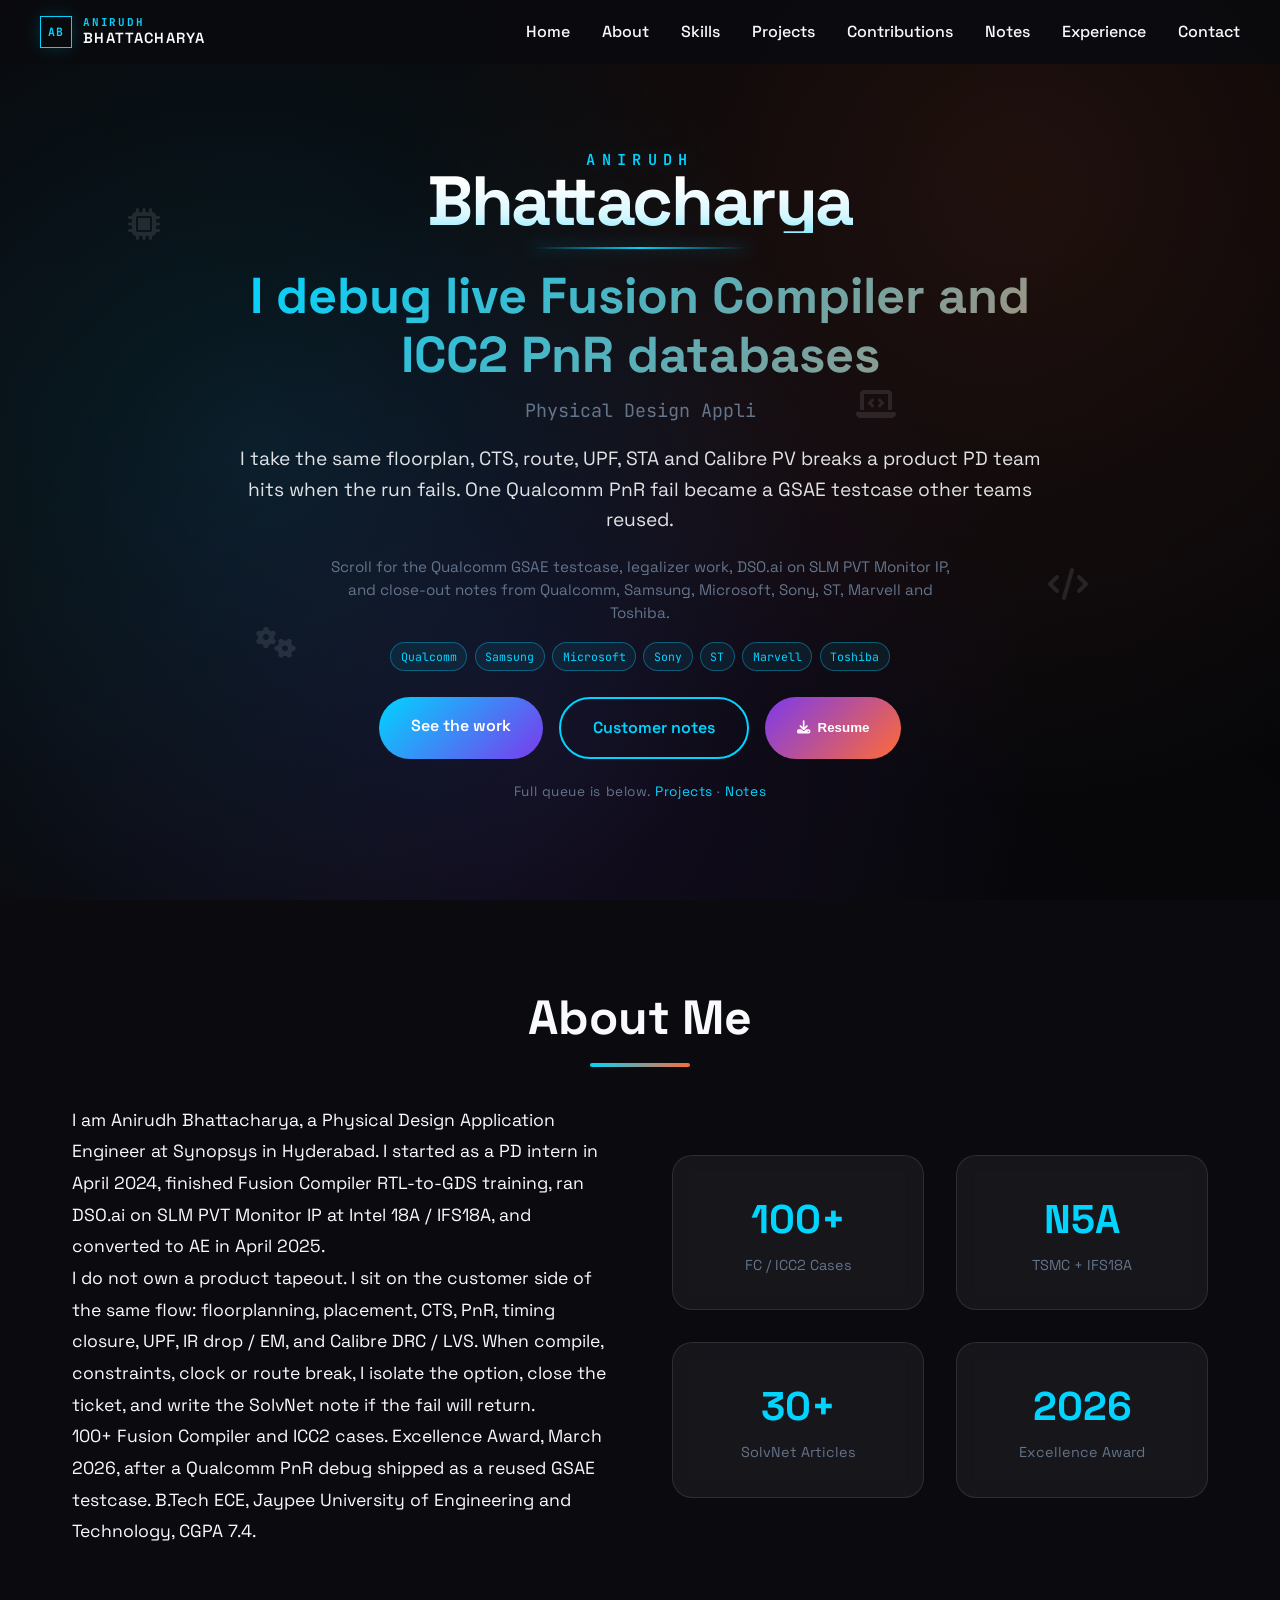
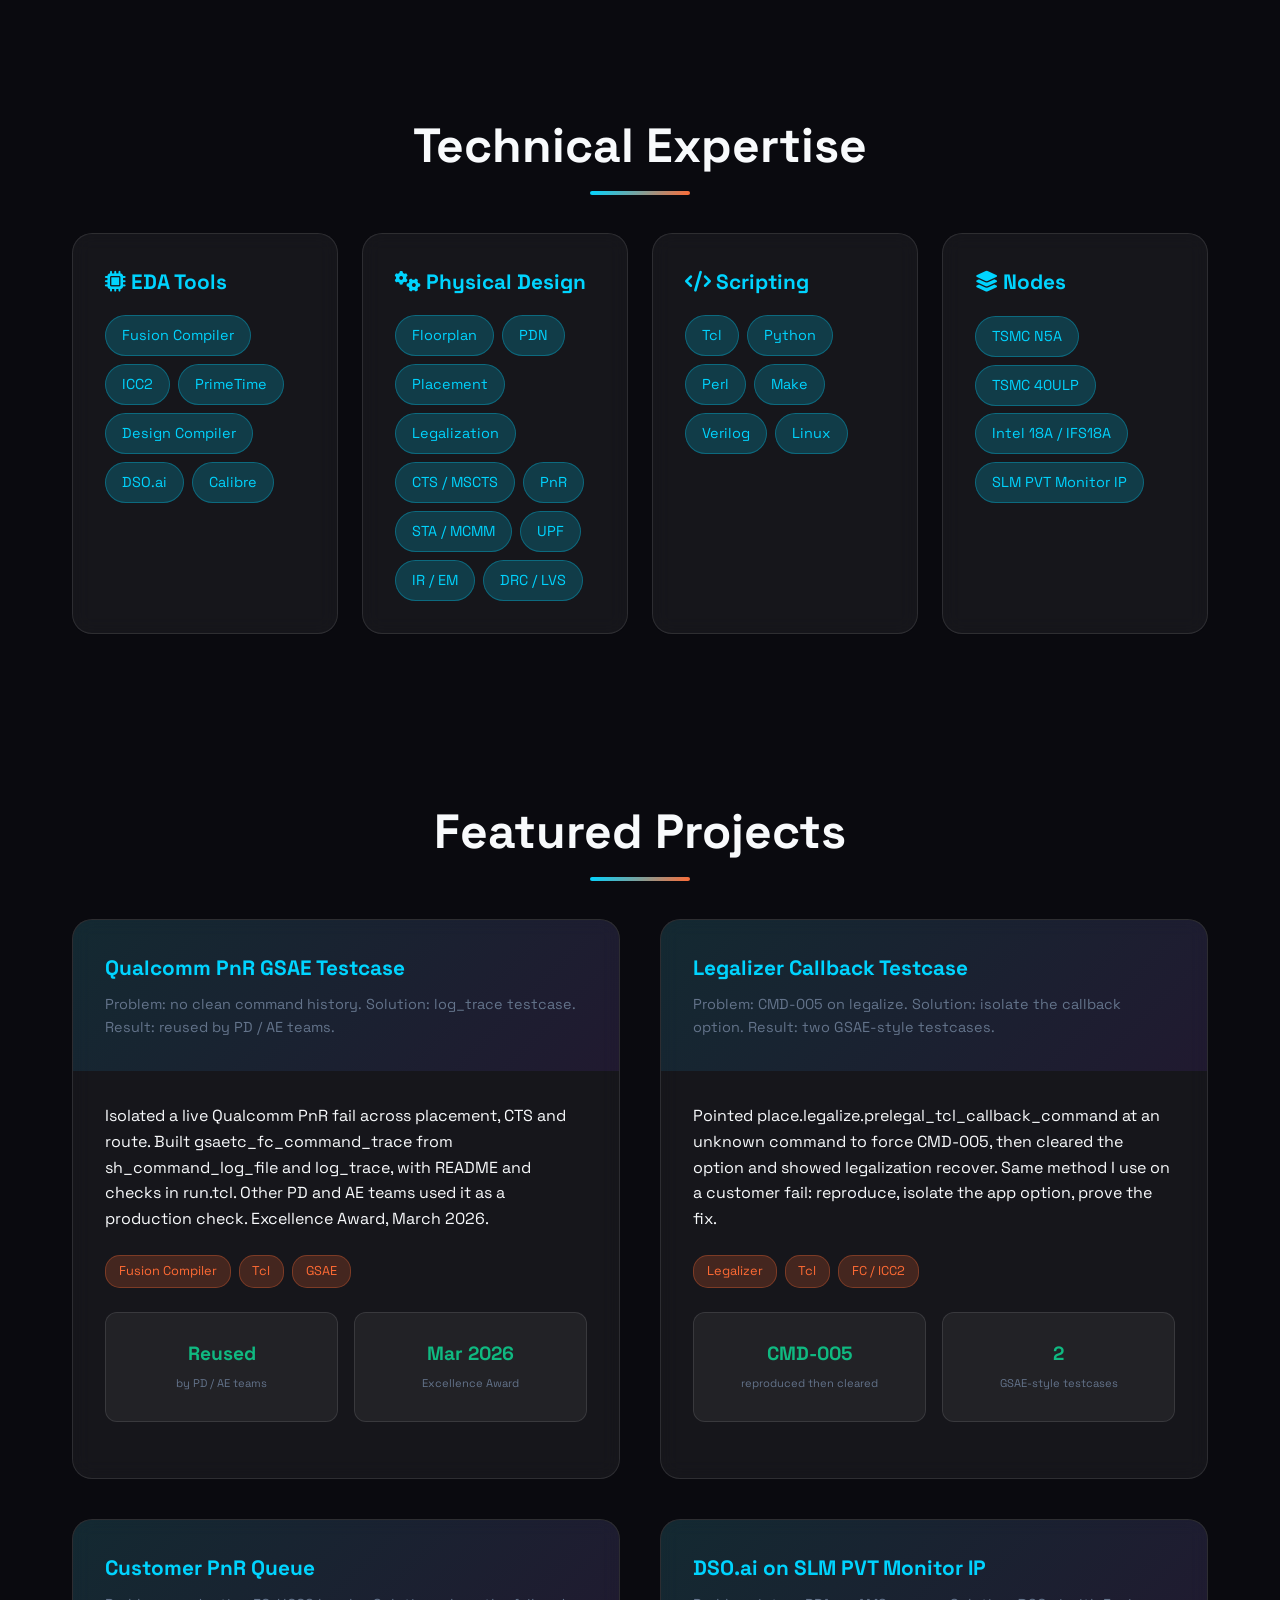
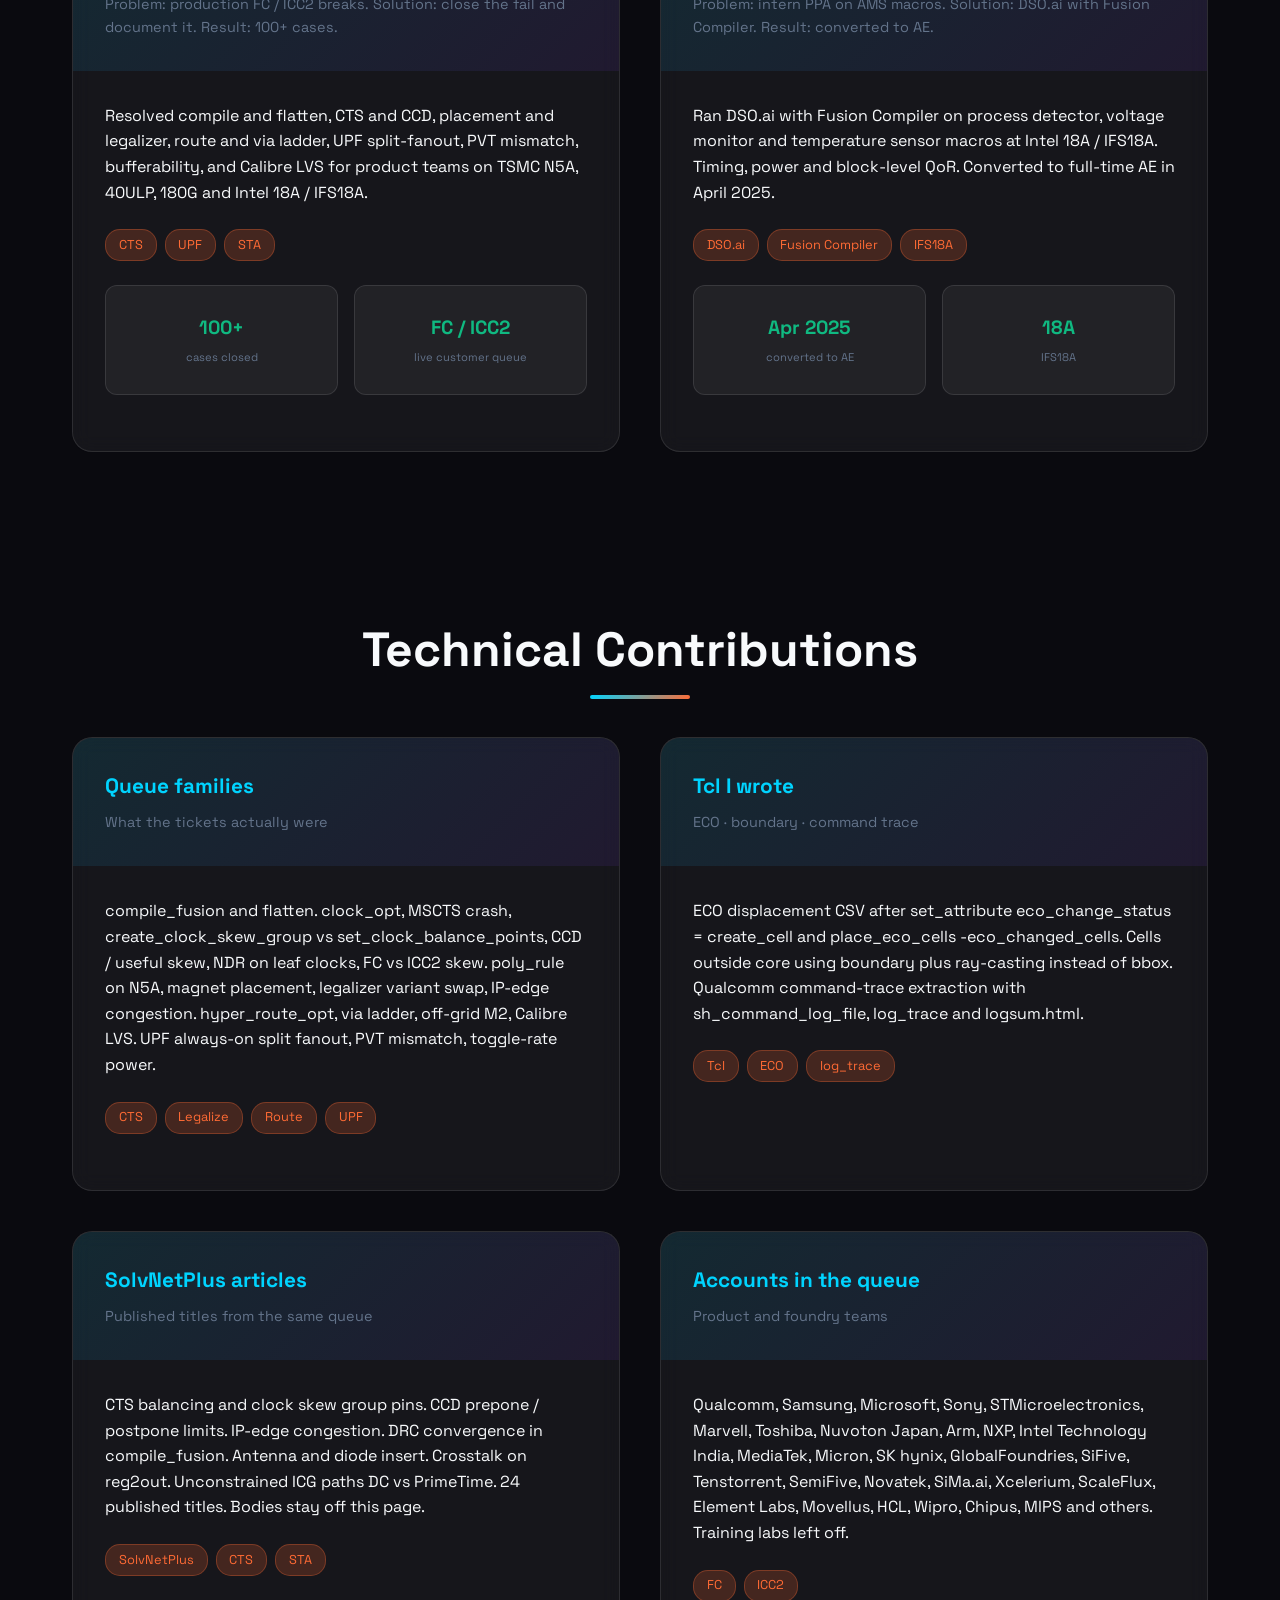
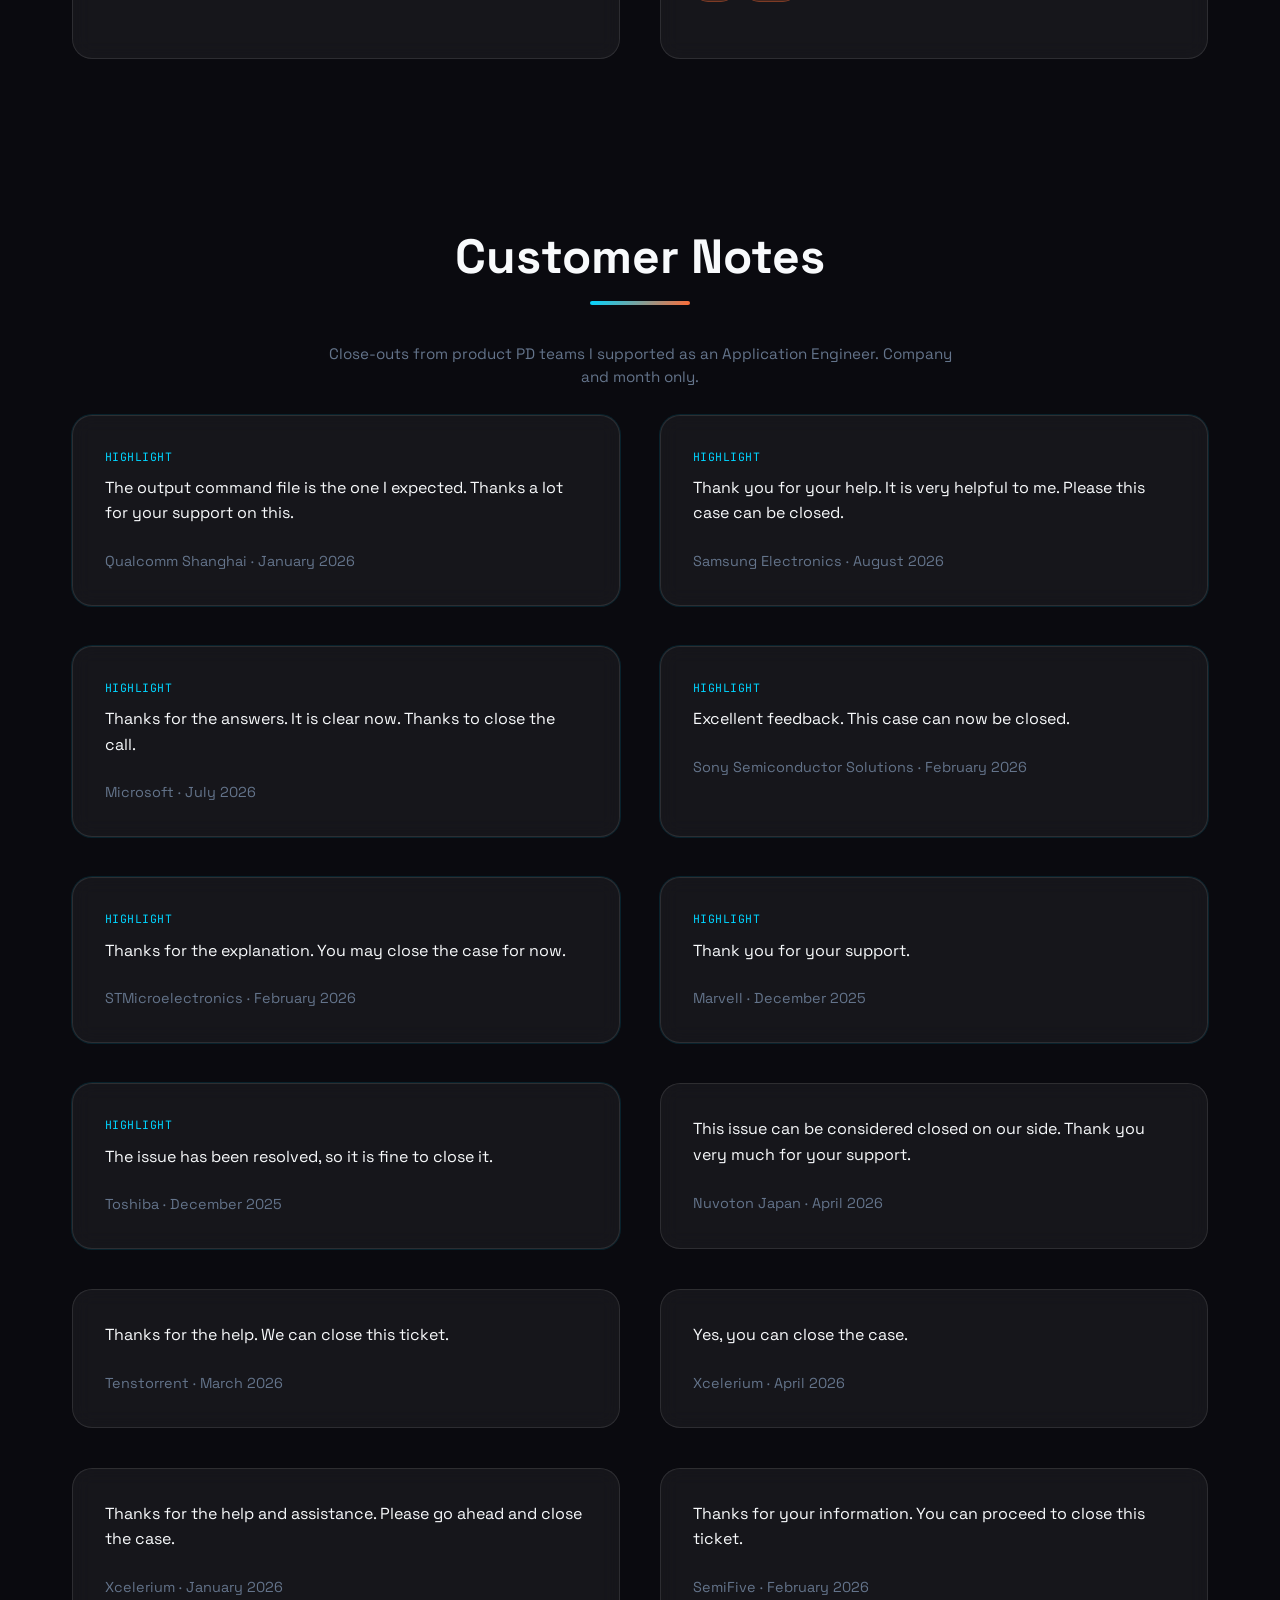
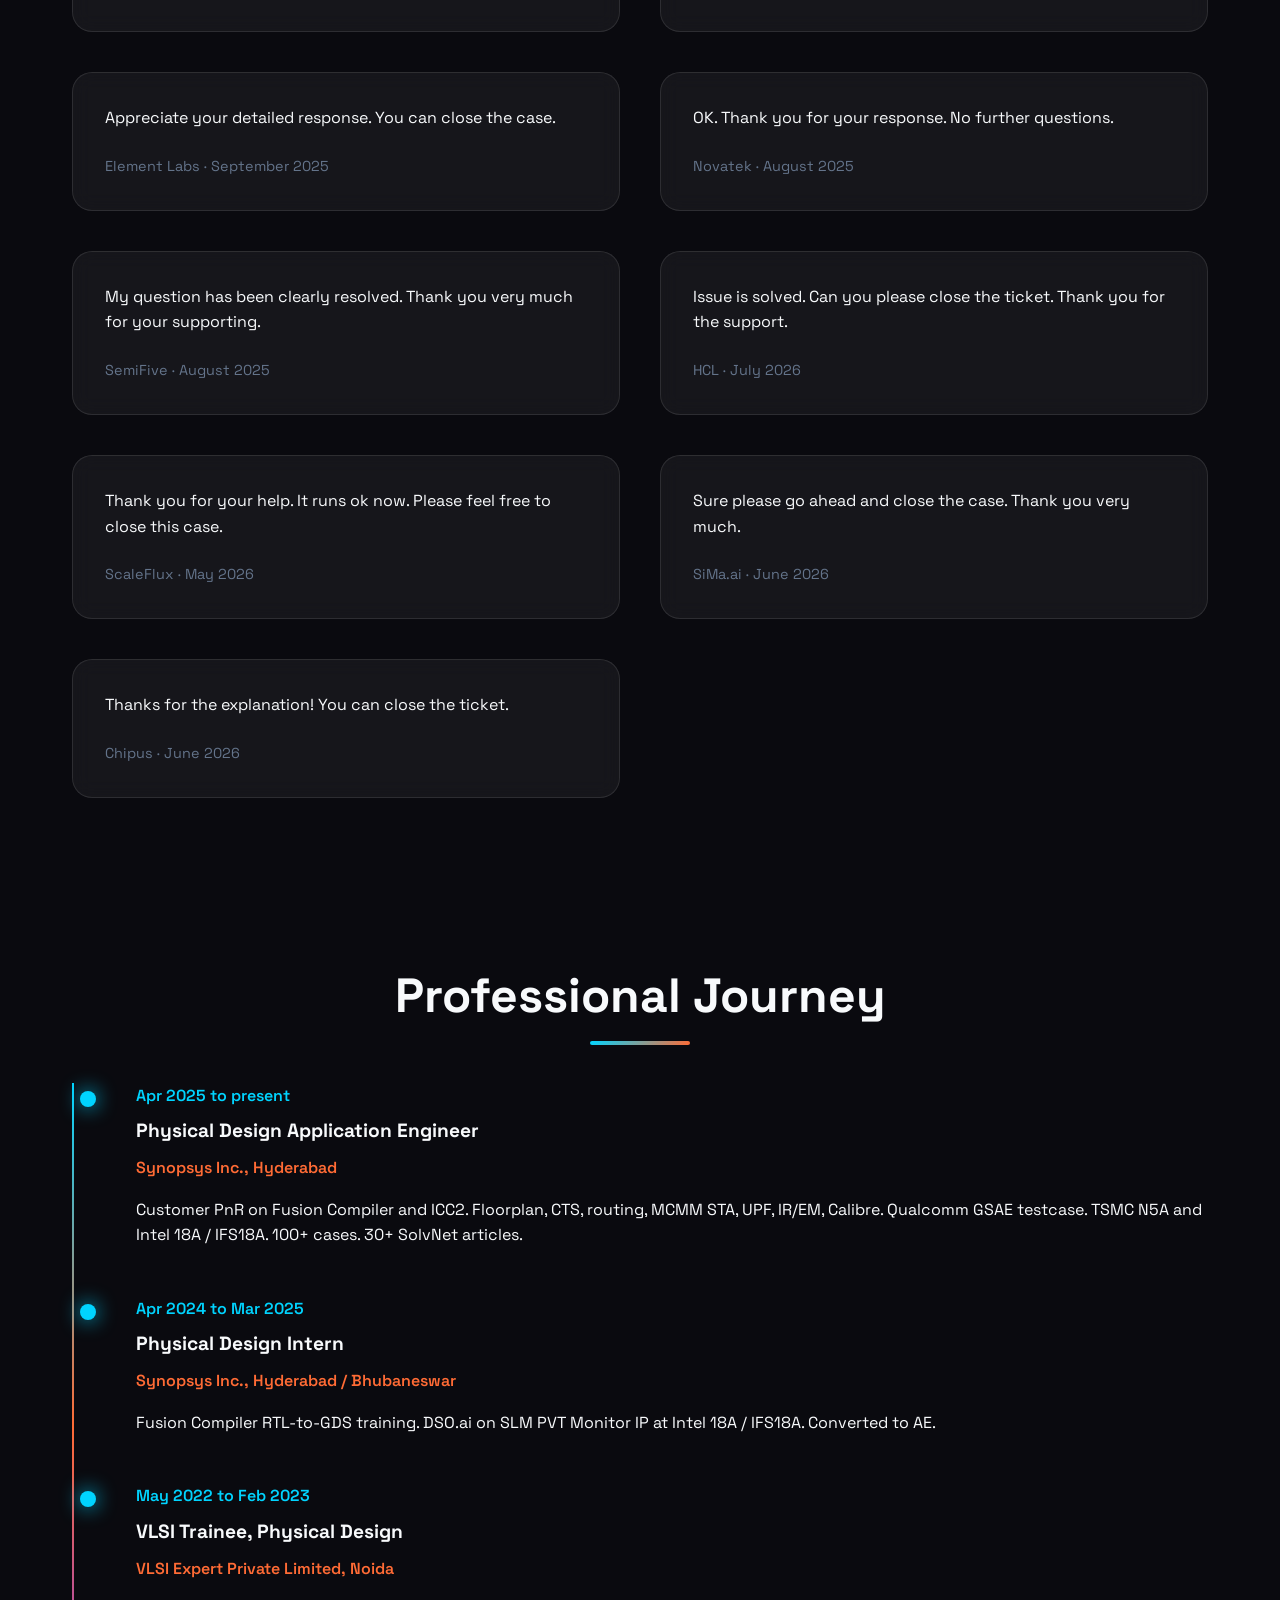
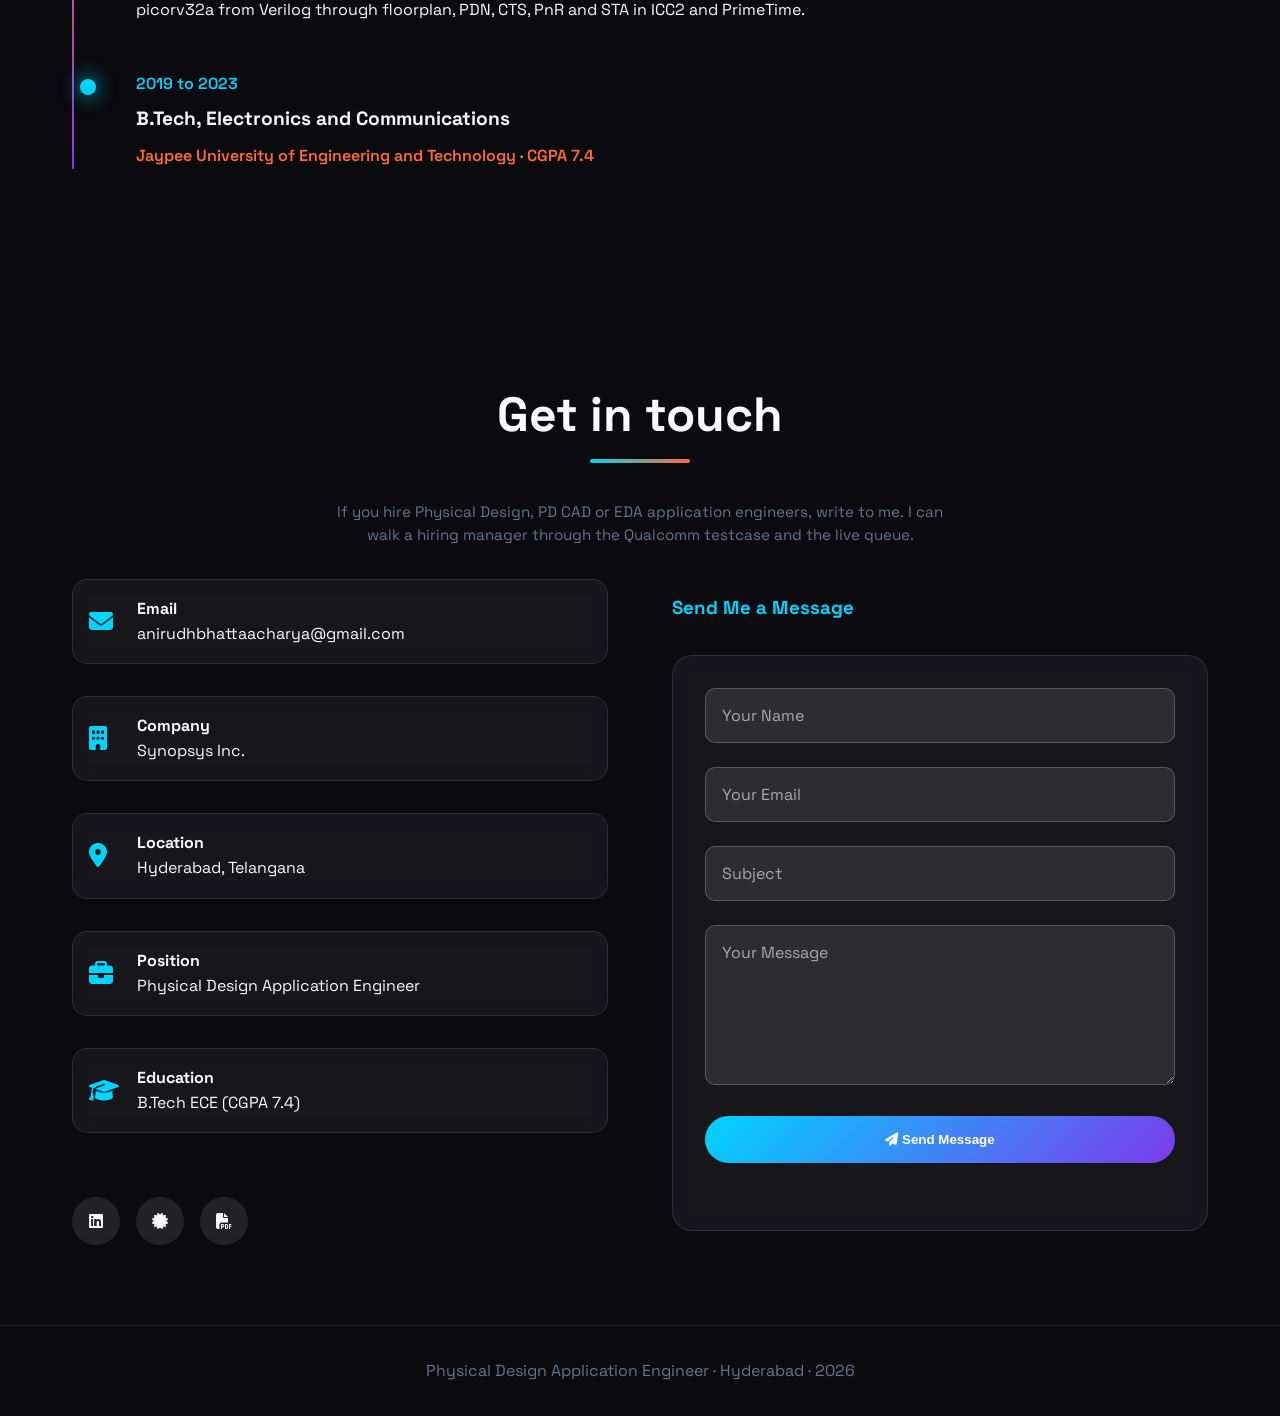
==== index.html @ 2a13f14a "Add files via upload" ====
<!DOCTYPE html>
<html lang="en">
<head>
    <meta charset="UTF-8">
    <meta name="viewport" content="width=device-width, initial-scale=1.0">
    <title>Physical Design Application Engineer | Fusion Compiler / ICC2</title>
    <link href="https://fonts.googleapis.com/css2?family=JetBrains+Mono:wght@300;400;600;700&family=Space+Grotesk:wght@300;400;500;600;700&display=swap" rel="stylesheet">
    <link rel="stylesheet" href="https://cdnjs.cloudflare.com/ajax/libs/font-awesome/6.4.0/css/all.min.css">
    <style>

        :root {
            --primary: #00d4ff;
            --secondary: #ff6b35;
            --accent: #7c3aed;
            --dark: #0a0a0f;
            --darker: #050507;
            --light: #f8fafc;
            --gray: #64748b;
            --success: #10b981;
            --warning: #f59e0b;
        }

        * {
            margin: 0;
            padding: 0;
            box-sizing: border-box;
        }

        body {
            font-family: 'Space Grotesk', sans-serif;
            background: var(--dark);
            color: var(--light);
            overflow-x: hidden;
            line-height: 1.6;
        }

        /* Animated Background */
        .bg-animation {
            position: fixed;
            top: 0;
            left: 0;
            width: 100%;
            height: 100%;
            z-index: -1;
            background: linear-gradient(45deg, var(--dark), var(--darker));
        }

        .bg-animation::before {
            content: '';
            position: absolute;
            top: 0;
            left: 0;
            width: 100%;
            height: 100%;
            background-image: 
                radial-gradient(circle at 20% 50%, rgba(0, 212, 255, 0.1) 0%, transparent 50%),
                radial-gradient(circle at 80% 20%, rgba(255, 107, 53, 0.1) 0%, transparent 50%),
                radial-gradient(circle at 40% 80%, rgba(124, 58, 237, 0.1) 0%, transparent 50%);
            animation: float 20s ease-in-out infinite;
        }

        @keyframes float {
            0%, 100% { transform: translateY(0px) rotate(0deg); }
            33% { transform: translateY(-20px) rotate(1deg); }
            66% { transform: translateY(10px) rotate(-1deg); }
        }

        /* Navigation */
        nav {
            position: fixed;
            top: 0;
            width: 100%;
            padding: 1rem 2rem;
            background: rgba(10, 10, 15, 0.9);
            backdrop-filter: blur(20px);
            z-index: 1000;
            transition: all 0.3s ease;
        }

        nav.scrolled {
            background: rgba(10, 10, 15, 0.95);
            box-shadow: 0 4px 20px rgba(0, 0, 0, 0.3);
        }

        .nav-container {
            display: flex;
            justify-content: space-between;
            align-items: center;
            max-width: 1200px;
            margin: 0 auto;
        }

        .logo {
            display: inline-flex;
            align-items: center;
            gap: 0.7rem;
            font-family: 'JetBrains Mono', monospace;
            font-size: clamp(0.78rem, 2.4vw, 0.92rem);
            font-weight: 600;
            color: var(--light);
            text-decoration: none;
            letter-spacing: 0.04em;
            line-height: 1.2;
            max-width: min(78vw, 360px);
        }

        .logo-mark {
            display: inline-flex;
            align-items: center;
            justify-content: center;
            min-width: 2rem;
            height: 2rem;
            padding: 0 0.35rem;
            border: 1px solid var(--primary);
            color: var(--primary);
            font-size: 0.72rem;
            font-weight: 700;
            letter-spacing: 0.12em;
            box-shadow: 0 0 18px rgba(0, 212, 255, 0.18);
        }

        .logo-text {
            display: flex;
            flex-direction: column;
            gap: 0.05rem;
        }

        .logo-text .given {
            color: var(--primary);
            font-weight: 700;
            letter-spacing: 0.16em;
            text-transform: uppercase;
            font-size: 0.68rem;
        }

        .logo-text .family {
            color: var(--light);
            font-family: 'Space Grotesk', sans-serif;
            font-size: 0.92rem;
            font-weight: 600;
            letter-spacing: 0.08em;
            text-transform: uppercase;
        }

        .hero-nameplate {
            margin: 0 0 1.05rem;
        }

        .hero-name {
            display: flex;
            flex-direction: column;
            align-items: center;
            gap: 0.12rem;
            margin: 0;
            padding: 0 0.4rem;
            line-height: 0.92;
        }

        .hero-name .given,
        .hero-name .family {
            display: block;
            overflow-wrap: break-word;
            word-break: break-word;
        }

        .hero-name .given {
            font-family: 'JetBrains Mono', monospace;
            font-size: clamp(0.78rem, 2.2vw, 0.95rem);
            font-weight: 600;
            letter-spacing: 0.42em;
            text-transform: uppercase;
            color: var(--primary);
            text-shadow: 0 0 22px rgba(0, 212, 255, 0.28);
        }

        .hero-name .family {
            font-family: 'Space Grotesk', sans-serif;
            font-size: clamp(2.05rem, 7.4vw, 4.35rem);
            font-weight: 700;
            letter-spacing: -0.035em;
            color: var(--light);
            background: linear-gradient(180deg, #ffffff 20%, #d7f7ff 72%, var(--primary) 160%);
            -webkit-background-clip: text;
            -webkit-text-fill-color: transparent;
            background-clip: text;
        }

        .name-rule {
            display: block;
            width: min(220px, 48vw);
            height: 2px;
            margin: 0.85rem auto 0;
            background: linear-gradient(90deg, transparent, var(--primary), transparent);
            box-shadow: 0 0 16px rgba(0, 212, 255, 0.45);
        }


        .nav-links {
            display: flex;
            list-style: none;
            gap: 2rem;
        }

        .nav-links a {
            color: var(--light);
            text-decoration: none;
            font-weight: 500;
            transition: all 0.3s ease;
            position: relative;
        }

        .nav-links a::after {
            content: '';
            position: absolute;
            bottom: -5px;
            left: 0;
            width: 0;
            height: 2px;
            background: var(--primary);
            transition: width 0.3s ease;
        }

        .nav-links a:hover::after {
            width: 100%;
        }

        /* Hero Section */
        .hero {
            min-height: 100vh;
            display: flex;
            align-items: center;
            justify-content: center;
            text-align: center;
            padding: 6.5rem 1.25rem 3rem;
            position: relative;
        }

        .hero-content {
            max-width: 820px;
            width: 100%;
            z-index: 2;
        }

        .hero-title {
            font-size: clamp(1.55rem, 5.2vw, 3.15rem);
            font-weight: 700;
            line-height: 1.18;
            margin-bottom: 0.85rem;
            padding: 0 0.25rem;
            overflow-wrap: anywhere;
            word-break: break-word;
            background: linear-gradient(135deg, var(--primary), var(--secondary), var(--accent));
            background-size: 300% 300%;
            -webkit-background-clip: text;
            -webkit-text-fill-color: transparent;
            background-clip: text;
            animation: gradientShift 4s ease-in-out infinite;
        }

        @keyframes gradientShift {
            0%, 100% { background-position: 0% 50%; }
            50% { background-position: 100% 50%; }
        }

        .hero-subtitle {
            font-size: clamp(0.92rem, 2.6vw, 1.15rem);
            color: var(--gray);
            margin-bottom: 1.2rem;
            font-family: 'JetBrains Mono', monospace;
            line-height: 1.45;
            padding: 0 0.4rem;
        }

        .note-featured {
            border: 1px solid rgba(0, 212, 255, 0.45);
            box-shadow: 0 0 0 1px rgba(0, 212, 255, 0.12);
        }

        .note-kicker {
            font-family: 'JetBrains Mono', monospace;
            font-size: 0.72rem;
            color: var(--primary);
            letter-spacing: 0.04em;
            text-transform: uppercase;
            margin-bottom: 0.55rem;
        }

        .hero-description {
            font-size: 1.2rem;
            margin-bottom: 1.25rem;
            opacity: 0.9;
        }

        .hero-hint {
            font-size: 0.95rem;
            color: var(--gray);
            margin: 0 auto 1.1rem;
            max-width: 640px;
            line-height: 1.5;
        }

        .hero-pills {
            display: flex;
            flex-wrap: wrap;
            justify-content: center;
            gap: 0.45rem;
            margin-bottom: 1.6rem;
        }

        .hero-pills span {
            font-family: 'JetBrains Mono', monospace;
            font-size: 0.72rem;
            color: var(--primary);
            border: 1px solid rgba(0, 212, 255, 0.35);
            background: rgba(0, 212, 255, 0.08);
            padding: 0.28rem 0.6rem;
            border-radius: 999px;
        }

        .scroll-hint {
            margin-top: 1.4rem;
            font-size: 0.85rem;
            color: var(--gray);
            letter-spacing: 0.04em;
        }

        .scroll-hint a {
            color: var(--primary);
            text-decoration: none;
        }

        .cta-buttons {
            display: flex;
            gap: 1rem;
            justify-content: center;
            flex-wrap: wrap;
        }

        .btn {
            padding: 1rem 2rem;
            border: none;
            border-radius: 50px;
            font-weight: 600;
            text-decoration: none;
            transition: all 0.3s ease;
            position: relative;
            overflow: hidden;
            cursor: pointer;
        }

        .btn-primary {
            background: linear-gradient(135deg, var(--primary), var(--accent));
            color: white;
        }

        .btn-secondary {
            background: transparent;
            color: var(--primary);
            border: 2px solid var(--primary);
        }

        .btn-accent {
            background: linear-gradient(135deg, var(--accent), var(--secondary));
            color: white;
            border: none;
            display: flex;
            align-items: center;
            gap: 0.5rem;
        }

        .btn::before {
            content: '';
            position: absolute;
            top: 0;
            left: -100%;
            width: 100%;
            height: 100%;
            background: linear-gradient(90deg, transparent, rgba(255,255,255,0.2), transparent);
            transition: left 0.5s;
        }

        .btn:hover::before {
            left: 100%;
        }

        .btn:hover {
            transform: translateY(-2px);
            box-shadow: 0 10px 30px rgba(0, 212, 255, 0.3);
        }

        /* Floating Elements */
        .floating-elements {
            position: absolute;
            width: 100%;
            height: 100%;
            pointer-events: none;
        }

        .floating-icon {
            position: absolute;
            font-size: 2rem;
            opacity: 0.1;
            animation: floatIcon 15s linear infinite;
        }

        .floating-icon:nth-child(1) { top: 20%; left: 10%; animation-delay: 0s; }
        .floating-icon:nth-child(2) { top: 60%; right: 15%; animation-delay: 5s; }
        .floating-icon:nth-child(3) { bottom: 30%; left: 20%; animation-delay: 10s; }
        .floating-icon:nth-child(4) { top: 40%; right: 30%; animation-delay: 7s; }

        @keyframes floatIcon {
            0% { transform: translateY(0px) rotate(0deg); opacity: 0.1; }
            50% { transform: translateY(-20px) rotate(180deg); opacity: 0.3; }
            100% { transform: translateY(0px) rotate(360deg); opacity: 0.1; }
        }

        /* Sections */
        .section {
            padding: 5rem 2rem;
            max-width: 1200px;
            margin: 0 auto;
        }

        .section-title {
            font-size: 3rem;
            text-align: center;
            margin-bottom: 3rem;
            position: relative;
        }

        .section-title::after {
            content: '';
            position: absolute;
            bottom: -10px;
            left: 50%;
            transform: translateX(-50%);
            width: 100px;
            height: 4px;
            background: linear-gradient(135deg, var(--primary), var(--secondary));
            border-radius: 2px;
        }

        /* About Section */
        .about-grid {
            display: grid;
            grid-template-columns: 1fr 1fr;
            gap: 4rem;
            align-items: center;
        }

        .about-text {
            font-size: 1.1rem;
            line-height: 1.8;
        }

        .about-stats {
            display: grid;
            grid-template-columns: repeat(2, 1fr);
            gap: 2rem;
        }

        .stat-card {
            background: rgba(255, 255, 255, 0.05);
            padding: 2rem;
            border-radius: 20px;
            text-align: center;
            backdrop-filter: blur(10px);
            border: 1px solid rgba(255, 255, 255, 0.1);
            transition: all 0.3s ease;
        }

        .stat-card:hover {
            transform: translateY(-10px);
            background: rgba(255, 255, 255, 0.1);
        }

        .stat-number {
            font-size: 2.5rem;
            font-weight: 700;
            color: var(--primary);
            display: block;
        }

        .stat-label {
            color: var(--gray);
            font-size: 0.9rem;
            margin-top: 0.5rem;
        }

        /* Skills Section */
        .skills-grid {
            display: grid;
            grid-template-columns: repeat(4, 1fr);
            gap: 1.5rem;
        }

        .skill-category {
            background: rgba(255, 255, 255, 0.05);
            padding: 2rem;
            border-radius: 20px;
            backdrop-filter: blur(10px);
            border: 1px solid rgba(255, 255, 255, 0.1);
        }

        .skill-category h3 {
            color: var(--primary);
            margin-bottom: 1rem;
            font-size: 1.3rem;
        }

        .skill-tags {
            display: flex;
            flex-wrap: wrap;
            gap: 0.5rem;
        }

        .skill-tag {
            background: rgba(0, 212, 255, 0.2);
            color: var(--primary);
            padding: 0.5rem 1rem;
            border-radius: 25px;
            font-size: 0.9rem;
            border: 1px solid rgba(0, 212, 255, 0.3);
        }

        /* Projects Section */
        .projects-grid {
            display: grid;
            grid-template-columns: repeat(2, 1fr);
            gap: 2.5rem;
        }

        .project-card {
            background: rgba(255, 255, 255, 0.05);
            border-radius: 20px;
            overflow: hidden;
            backdrop-filter: blur(10px);
            border: 1px solid rgba(255, 255, 255, 0.1);
            transition: all 0.3s ease;
            position: relative;
        }

        .project-card:hover {
            transform: translateY(-10px);
            box-shadow: 0 20px 40px rgba(0, 0, 0, 0.3);
        }

        .project-header {
            padding: 2rem;
            background: linear-gradient(135deg, rgba(0, 212, 255, 0.1), rgba(124, 58, 237, 0.1));
        }

        .project-title {
            font-size: 1.3rem;
            margin-bottom: 0.5rem;
            color: var(--primary);
        }

        .project-subtitle {
            color: var(--gray);
            font-size: 0.9rem;
        }

        .project-content {
            padding: 2rem;
        }

        .project-description {
            margin-bottom: 1.5rem;
            line-height: 1.6;
        }

        .project-tech {
            display: flex;
            flex-wrap: wrap;
            gap: 0.5rem;
            margin-bottom: 1.5rem;
        }

        .tech-tag {
            background: rgba(255, 107, 53, 0.2);
            color: var(--secondary);
            padding: 0.3rem 0.8rem;
            border-radius: 15px;
            font-size: 0.8rem;
            border: 1px solid rgba(255, 107, 53, 0.3);
        }

        .project-metrics {
            display: flex;
            justify-content: space-between;
            gap: 1rem;
            margin-bottom: 1.5rem;
            flex-wrap: wrap;
        }

        .metric {
            text-align: center;
            padding: 1rem 0.8rem;
            min-height: 110px;
            min-width: 120px;
            flex: 1;
            display: flex;
            flex-direction: column;
            justify-content: center;
            align-items: center;
            background: rgba(255, 255, 255, 0.05);
            border-radius: 12px;
            border: 1px solid rgba(255, 255, 255, 0.1);
            box-sizing: border-box;
        }

        .metric-value {
            font-size: 1.2rem;
            font-weight: 700;
            color: var(--success);
            display: block;
            margin-bottom: 0.8rem;
            line-height: 1.1;
            text-align: center;
            white-space: nowrap;
        }

        .metric-label {
            font-size: 0.7rem;
            color: var(--gray);
            line-height: 1.1;
            text-align: center;
            white-space: nowrap;
            max-width: 100%;
            overflow: hidden;
            text-overflow: ellipsis;
        }

        /* Timeline */
        .timeline {
            position: relative;
            padding-left: 2rem;
        }

        .timeline::before {
            content: '';
            position: absolute;
            left: 0;
            top: 0;
            bottom: 0;
            width: 2px;
            background: linear-gradient(to bottom, var(--primary), var(--secondary), var(--accent));
        }

        .timeline-item {
            position: relative;
            margin-bottom: 3rem;
            padding-left: 2rem;
        }

        .timeline-item::before {
            content: '';
            position: absolute;
            left: -1.5rem;
            top: 0.5rem;
            width: 1rem;
            height: 1rem;
            background: var(--primary);
            border-radius: 50%;
            box-shadow: 0 0 20px var(--primary);
        }

        .timeline-date {
            color: var(--primary);
            font-weight: 600;
            margin-bottom: 0.5rem;
        }

        .timeline-title {
            font-size: 1.2rem;
            margin-bottom: 0.5rem;
        }

        .timeline-company {
            color: var(--secondary);
            font-weight: 600;
            margin-bottom: 1rem;
        }

        /* Contact Section */
        .contact-grid {
            display: grid;
            grid-template-columns: 1fr 1fr;
            gap: 4rem;
            align-items: center;
        }

        .contact-info {
            display: flex;
            flex-direction: column;
            gap: 2rem;
        }

        .contact-item {
            display: flex;
            align-items: center;
            gap: 1rem;
            padding: 1rem;
            background: rgba(255, 255, 255, 0.05);
            border-radius: 15px;
            backdrop-filter: blur(10px);
            border: 1px solid rgba(255, 255, 255, 0.1);
            transition: all 0.3s ease;
        }

        .contact-item:hover {
            background: rgba(255, 255, 255, 0.1);
            transform: translateX(10px);
        }

        .contact-icon {
            font-size: 1.5rem;
            color: var(--primary);
            width: 2rem;
        }

        .social-links {
            display: flex;
            gap: 1rem;
            margin-top: 2rem;
        }

        .social-link {
            display: flex;
            align-items: center;
            justify-content: center;
            width: 3rem;
            height: 3rem;
            background: rgba(255, 255, 255, 0.1);
            border-radius: 50%;
            color: var(--light);
            text-decoration: none;
            transition: all 0.3s ease;
        }

        .social-link:hover {
            background: var(--primary);
            transform: translateY(-5px);
            box-shadow: 0 10px 20px rgba(0, 212, 255, 0.3);
        }

        /* Responsive Design */
        @media (max-width: 1024px) {
            .projects-grid {
                grid-template-columns: 1fr;
                gap: 2rem;
            }

            .skills-grid {
                grid-template-columns: repeat(2, 1fr);
                gap: 1.5rem;
            }
        }

        @media (max-width: 768px) {
            .nav-links {
                display: none;
            }

            .about-grid,
            .contact-grid {
                grid-template-columns: 1fr;
                gap: 2rem;
            }

            .hero-title {
                font-size: 1.55rem;
                line-height: 1.2;
            }

            .logo {
                max-width: 78vw;
            }

            .logo-mark {
                min-width: 1.75rem;
                height: 1.75rem;
                font-size: 0.62rem;
            }

            .hero-name .given {
                letter-spacing: 0.28em;
            }

            .hero-name .family {
                font-size: clamp(1.7rem, 11vw, 2.4rem);
            }

            .hero {
                padding-top: 5.5rem;
            }

            .section {
                padding: 3rem 1rem;
            }

            .about-stats {
                grid-template-columns: 1fr;
            }

            .skills-grid {
                grid-template-columns: 1fr;
                gap: 1.5rem;
            }

            .project-metrics {
                flex-direction: column;
                align-items: center;
            }

            .metric {
                min-width: 200px;
                max-width: 250px;
            }
        }

        @media (max-width: 480px) {
            .project-metrics {
                gap: 0.5rem;
            }

            .metric {
                min-width: 100px;
                padding: 0.8rem 0.5rem;
                min-height: 90px;
            }

            .metric-value {
                font-size: 1rem;
            }

            .metric-label {
                font-size: 0.65rem;
            }
        }

        /* Scroll Animations */
        .fade-in {
            opacity: 0;
            transform: translateY(30px);
            transition: all 0.6s ease;
        }

        .fade-in.visible {
            opacity: 1;
            transform: translateY(0);
        }

        /* Custom Scrollbar */
        ::-webkit-scrollbar {
            width: 8px;
        }

        ::-webkit-scrollbar-track {
            background: var(--dark);
        }

        ::-webkit-scrollbar-thumb {
            background: linear-gradient(to bottom, var(--primary), var(--secondary));
            border-radius: 4px;
        }

        ::-webkit-scrollbar-thumb:hover {
            background: linear-gradient(to bottom, var(--secondary), var(--accent));
        }

        /* Contact Form Styles */
        #contactForm input,
        #contactForm textarea {
            transition: all 0.3s ease;
        }

        #contactForm input:focus,
        #contactForm textarea:focus {
            outline: none;
            border-color: var(--primary);
            background: rgba(255, 255, 255, 0.15);
            box-shadow: 0 0 20px rgba(0, 212, 255, 0.2);
        }

        #contactForm input::placeholder,
        #contactForm textarea::placeholder {
            color: rgba(248, 250, 252, 0.6);
        }

        #contactForm button:hover {
            background: linear-gradient(135deg, var(--secondary), var(--primary));
            transform: translateY(-2px);
            box-shadow: 0 10px 30px rgba(0, 212, 255, 0.4);
        }
    
    </style>
</head>
<body>
    <div class="bg-animation"></div>
    <nav id="navbar">
        <div class="nav-container">
            <a href="#home" class="logo" aria-label="Anirudh Bhattacharya">
                <span class="logo-mark">AB</span>
                <span class="logo-text">
                    <span class="given">Anirudh</span>
                    <span class="family">Bhattacharya</span>
                </span>
            </a>
            <ul class="nav-links">
                <li><a href="#home">Home</a></li>
                <li><a href="#about">About</a></li>
                <li><a href="#skills">Skills</a></li>
                <li><a href="#projects">Projects</a></li>
                <li><a href="#contributions">Contributions</a></li>
                <li><a href="#publications">Notes</a></li>
                <li><a href="#experience">Experience</a></li>
                <li><a href="#contact">Contact</a></li>
            </ul>
        </div>
    </nav>
    <section id="home" class="hero">
        <div class="floating-elements">
            <i class="fas fa-microchip floating-icon"></i>
            <i class="fas fa-code floating-icon"></i>
            <i class="fas fa-cogs floating-icon"></i>
            <i class="fas fa-laptop-code floating-icon"></i>
        </div>
        <div class="hero-content">
            <div class="hero-nameplate">
                <p class="hero-name" aria-label="Anirudh Bhattacharya">
                    <span class="given">Anirudh</span>
                    <span class="family">Bhattacharya</span>
                </p>
                <span class="name-rule"></span>
            </div>
            <h1 class="hero-title">I debug live Fusion Compiler and ICC2 PnR databases</h1>
            <p class="hero-subtitle">Physical Design Application Engineer. Customer ASIC and SoC implementation.</p>
            <p class="hero-description">
                I take the same floorplan, CTS, route, UPF, STA and Calibre PV breaks a product PD team hits when the run fails. One Qualcomm PnR fail became a GSAE testcase other teams reused.
            </p>
            <p class="hero-hint">Scroll for the Qualcomm GSAE testcase, legalizer work, DSO.ai on SLM PVT Monitor IP, and close-out notes from Qualcomm, Samsung, Microsoft, Sony, ST, Marvell and Toshiba.</p>
            <div class="hero-pills">
                <span>Qualcomm</span>
                <span>Samsung</span>
                <span>Microsoft</span>
                <span>Sony</span>
                <span>ST</span>
                <span>Marvell</span>
                <span>Toshiba</span>
            </div>
            <div class="cta-buttons">
                <a href="#projects" class="btn btn-primary">See the work</a>
                <a href="#publications" class="btn btn-secondary">Customer notes</a>
                <button id="downloadResumeBtn" class="btn btn-accent">
                    <i class="fas fa-download"></i> Resume
                </button>
            </div>
            <p class="scroll-hint">Full queue is below. <a href="#projects">Projects</a> · <a href="#publications">Notes</a></p>
        </div>
    </section>
    <section id="about" class="section">
        <h2 class="section-title fade-in">About Me</h2>
        <div class="about-grid">
            <div class="about-text fade-in">
                <p>I am Anirudh Bhattacharya, a Physical Design Application Engineer at Synopsys in Hyderabad. I started as a PD intern in April 2024, finished Fusion Compiler RTL-to-GDS training, ran DSO.ai on SLM PVT Monitor IP at Intel 18A / IFS18A, and converted to AE in April 2025.</p>
                <p>I do not own a product tapeout. I sit on the customer side of the same flow: floorplanning, placement, CTS, PnR, timing closure, UPF, IR drop / EM, and Calibre DRC / LVS. When compile, constraints, clock or route break, I isolate the option, close the ticket, and write the SolvNet note if the fail will return.</p>
                <p>100+ Fusion Compiler and ICC2 cases. Excellence Award, March 2026, after a Qualcomm PnR debug shipped as a reused GSAE testcase. B.Tech ECE, Jaypee University of Engineering and Technology, CGPA 7.4.</p>
            </div>
            <div class="about-stats fade-in">
                <div class="stat-card"><span class="stat-number">100+</span><span class="stat-label">FC / ICC2 Cases</span></div>
                <div class="stat-card"><span class="stat-number">N5A</span><span class="stat-label">TSMC + IFS18A</span></div>
                <div class="stat-card"><span class="stat-number">30+</span><span class="stat-label">SolvNet Articles</span></div>
                <div class="stat-card"><span class="stat-number">2026</span><span class="stat-label">Excellence Award</span></div>
            </div>
        </div>
    </section>
    <section id="skills" class="section">
        <h2 class="section-title fade-in">Technical Expertise</h2>
        <div class="skills-grid">
            <div class="skill-category fade-in"><h3><i class="fas fa-microchip"></i> EDA Tools</h3><div class="skill-tags"><span class="skill-tag">Fusion Compiler</span><span class="skill-tag">ICC2</span><span class="skill-tag">PrimeTime</span><span class="skill-tag">Design Compiler</span><span class="skill-tag">DSO.ai</span><span class="skill-tag">Calibre</span></div></div>
            <div class="skill-category fade-in"><h3><i class="fas fa-cogs"></i> Physical Design</h3><div class="skill-tags"><span class="skill-tag">Floorplan</span><span class="skill-tag">PDN</span><span class="skill-tag">Placement</span><span class="skill-tag">Legalization</span><span class="skill-tag">CTS / MSCTS</span><span class="skill-tag">PnR</span><span class="skill-tag">STA / MCMM</span><span class="skill-tag">UPF</span><span class="skill-tag">IR / EM</span><span class="skill-tag">DRC / LVS</span></div></div>
            <div class="skill-category fade-in"><h3><i class="fas fa-code"></i> Scripting</h3><div class="skill-tags"><span class="skill-tag">Tcl</span><span class="skill-tag">Python</span><span class="skill-tag">Perl</span><span class="skill-tag">Make</span><span class="skill-tag">Verilog</span><span class="skill-tag">Linux</span></div></div>
            <div class="skill-category fade-in"><h3><i class="fas fa-layer-group"></i> Nodes</h3><div class="skill-tags"><span class="skill-tag">TSMC N5A</span><span class="skill-tag">TSMC 40ULP</span><span class="skill-tag">Intel 18A / IFS18A</span><span class="skill-tag">SLM PVT Monitor IP</span></div></div>
        </div>
    </section>
    <section id="projects" class="section">
        <h2 class="section-title fade-in">Featured Projects</h2>
        <div class="projects-grid">
            <div class="project-card fade-in"><div class="project-header"><h3 class="project-title">Qualcomm PnR GSAE Testcase</h3><p class="project-subtitle">Problem: no clean command history. Solution: log_trace testcase. Result: reused by PD / AE teams.</p></div><div class="project-content"><p class="project-description">Isolated a live Qualcomm PnR fail across placement, CTS and route. Built gsaetc_fc_command_trace from sh_command_log_file and log_trace, with README and checks in run.tcl. Other PD and AE teams used it as a production check. Excellence Award, March 2026.</p><div class="project-tech"><span class="tech-tag">Fusion Compiler</span><span class="tech-tag">Tcl</span><span class="tech-tag">GSAE</span></div><div class="project-metrics"><div class="metric"><div class="metric-value">Reused</div><div class="metric-label">by PD / AE teams</div></div><div class="metric"><div class="metric-value">Mar 2026</div><div class="metric-label">Excellence Award</div></div></div></div></div>
            <div class="project-card fade-in"><div class="project-header"><h3 class="project-title">Legalizer Callback Testcase</h3><p class="project-subtitle">Problem: CMD-005 on legalize. Solution: isolate the callback option. Result: two GSAE-style testcases.</p></div><div class="project-content"><p class="project-description">Pointed place.legalize.prelegal_tcl_callback_command at an unknown command to force CMD-005, then cleared the option and showed legalization recover. Same method I use on a customer fail: reproduce, isolate the app option, prove the fix.</p><div class="project-tech"><span class="tech-tag">Legalizer</span><span class="tech-tag">Tcl</span><span class="tech-tag">FC / ICC2</span></div><div class="project-metrics"><div class="metric"><div class="metric-value">CMD-005</div><div class="metric-label">reproduced then cleared</div></div><div class="metric"><div class="metric-value">2</div><div class="metric-label">GSAE-style testcases</div></div></div></div></div>
            <div class="project-card fade-in"><div class="project-header"><h3 class="project-title">Customer PnR Queue</h3><p class="project-subtitle">Problem: production FC / ICC2 breaks. Solution: close the fail and document it. Result: 100+ cases.</p></div><div class="project-content"><p class="project-description">Resolved compile and flatten, CTS and CCD, placement and legalizer, route and via ladder, UPF split-fanout, PVT mismatch, bufferability, and Calibre LVS for product teams on TSMC N5A, 40ULP, 180G and Intel 18A / IFS18A.</p><div class="project-tech"><span class="tech-tag">CTS</span><span class="tech-tag">UPF</span><span class="tech-tag">STA</span></div><div class="project-metrics"><div class="metric"><div class="metric-value">100+</div><div class="metric-label">cases closed</div></div><div class="metric"><div class="metric-value">FC / ICC2</div><div class="metric-label">live customer queue</div></div></div></div></div>
            <div class="project-card fade-in"><div class="project-header"><h3 class="project-title">DSO.ai on SLM PVT Monitor IP</h3><p class="project-subtitle">Problem: intern PPA on AMS macros. Solution: DSO.ai with Fusion Compiler. Result: converted to AE.</p></div><div class="project-content"><p class="project-description">Ran DSO.ai with Fusion Compiler on process detector, voltage monitor and temperature sensor macros at Intel 18A / IFS18A. Timing, power and block-level QoR. Converted to full-time AE in April 2025.</p><div class="project-tech"><span class="tech-tag">DSO.ai</span><span class="tech-tag">Fusion Compiler</span><span class="tech-tag">IFS18A</span></div><div class="project-metrics"><div class="metric"><div class="metric-value">Apr 2025</div><div class="metric-label">converted to AE</div></div><div class="metric"><div class="metric-value">18A</div><div class="metric-label">IFS18A</div></div></div></div></div>
        </div>
    </section>
    <section id="contributions" class="section">
        <h2 class="section-title fade-in">Technical Contributions</h2>
        <div class="projects-grid">
            <div class="project-card fade-in"><div class="project-header"><h3 class="project-title">Queue families</h3><p class="project-subtitle">What the tickets actually were</p></div><div class="project-content"><p class="project-description">compile_fusion and flatten. clock_opt, MSCTS crash, create_clock_skew_group vs set_clock_balance_points, CCD / useful skew, NDR on leaf clocks, FC vs ICC2 skew. poly_rule on N5A, magnet placement, legalizer variant swap, IP-edge congestion. hyper_route_opt, via ladder, off-grid M2, Calibre LVS. UPF always-on split fanout, PVT mismatch, toggle-rate power.</p><div class="project-tech"><span class="tech-tag">CTS</span><span class="tech-tag">Legalize</span><span class="tech-tag">Route</span><span class="tech-tag">UPF</span></div></div></div>
            <div class="project-card fade-in"><div class="project-header"><h3 class="project-title">Tcl I wrote</h3><p class="project-subtitle">ECO · boundary · command trace</p></div><div class="project-content"><p class="project-description">ECO displacement CSV after set_attribute eco_change_status = create_cell and place_eco_cells -eco_changed_cells. Cells outside core using boundary plus ray-casting instead of bbox. Qualcomm command-trace extraction with sh_command_log_file, log_trace and logsum.html.</p><div class="project-tech"><span class="tech-tag">Tcl</span><span class="tech-tag">ECO</span><span class="tech-tag">log_trace</span></div></div></div>
            <div class="project-card fade-in"><div class="project-header"><h3 class="project-title">SolvNetPlus articles</h3><p class="project-subtitle">Published titles from the same queue</p></div><div class="project-content"><p class="project-description">CTS balancing and clock skew group pins. CCD prepone / postpone limits. IP-edge congestion. DRC convergence in compile_fusion. Antenna and diode insert. Crosstalk on reg2out. Unconstrained ICG paths DC vs PrimeTime. 24 published titles. Bodies stay off this page.</p><div class="project-tech"><span class="tech-tag">SolvNetPlus</span><span class="tech-tag">CTS</span><span class="tech-tag">STA</span></div></div></div>
            <div class="project-card fade-in"><div class="project-header"><h3 class="project-title">Accounts in the queue</h3><p class="project-subtitle">Product and foundry teams</p></div><div class="project-content"><p class="project-description">Qualcomm, Samsung, Microsoft, Sony, STMicroelectronics, Marvell, Toshiba, Nuvoton Japan, Arm, NXP, Intel Technology India, MediaTek, Micron, SK hynix, GlobalFoundries, SiFive, Tenstorrent, SemiFive, Novatek, SiMa.ai, Xcelerium, ScaleFlux, Element Labs, Movellus, HCL, Wipro, Chipus, MIPS and others. Training labs left off.</p><div class="project-tech"><span class="tech-tag">FC</span><span class="tech-tag">ICC2</span></div></div></div>
        </div>
    </section>
    <section id="publications" class="section">
        <h2 class="section-title fade-in">Customer Notes</h2>
        <p class="hero-hint fade-in" style="text-align:center;margin-bottom:1.6rem;">Close-outs from product PD teams I supported as an Application Engineer. Company and month only.</p>
        <div class="projects-grid">
            <div class="project-card note-featured fade-in"><div class="project-content"><p class="note-kicker">Highlight</p><p class="project-description">The output command file is the one I expected. Thanks a lot for your support on this.</p><p class="project-subtitle">Qualcomm Shanghai · January 2026</p></div></div>
            <div class="project-card note-featured fade-in"><div class="project-content"><p class="note-kicker">Highlight</p><p class="project-description">Thank you for your help. It is very helpful to me. Please this case can be closed.</p><p class="project-subtitle">Samsung Electronics · August 2026</p></div></div>
            <div class="project-card note-featured fade-in"><div class="project-content"><p class="note-kicker">Highlight</p><p class="project-description">Thanks for the answers. It is clear now. Thanks to close the call.</p><p class="project-subtitle">Microsoft · July 2026</p></div></div>
            <div class="project-card note-featured fade-in"><div class="project-content"><p class="note-kicker">Highlight</p><p class="project-description">Excellent feedback. This case can now be closed.</p><p class="project-subtitle">Sony Semiconductor Solutions · February 2026</p></div></div>
            <div class="project-card note-featured fade-in"><div class="project-content"><p class="note-kicker">Highlight</p><p class="project-description">Thanks for the explanation. You may close the case for now.</p><p class="project-subtitle">STMicroelectronics · February 2026</p></div></div>
            <div class="project-card note-featured fade-in"><div class="project-content"><p class="note-kicker">Highlight</p><p class="project-description">Thank you for your support.</p><p class="project-subtitle">Marvell · December 2025</p></div></div>
            <div class="project-card note-featured fade-in"><div class="project-content"><p class="note-kicker">Highlight</p><p class="project-description">The issue has been resolved, so it is fine to close it.</p><p class="project-subtitle">Toshiba · December 2025</p></div></div>
            <div class="project-card fade-in"><div class="project-content"><p class="project-description">This issue can be considered closed on our side. Thank you very much for your support.</p><p class="project-subtitle">Nuvoton Japan · April 2026</p></div></div>
            <div class="project-card fade-in"><div class="project-content"><p class="project-description">Thanks for the help. We can close this ticket.</p><p class="project-subtitle">Tenstorrent · March 2026</p></div></div>
            <div class="project-card fade-in"><div class="project-content"><p class="project-description">Yes, you can close the case.</p><p class="project-subtitle">Xcelerium · April 2026</p></div></div>
            <div class="project-card fade-in"><div class="project-content"><p class="project-description">Thanks for the help and assistance. Please go ahead and close the case.</p><p class="project-subtitle">Xcelerium · January 2026</p></div></div>
            <div class="project-card fade-in"><div class="project-content"><p class="project-description">Thanks for your information. You can proceed to close this ticket.</p><p class="project-subtitle">SemiFive · February 2026</p></div></div>
            <div class="project-card fade-in"><div class="project-content"><p class="project-description">Appreciate your detailed response. You can close the case.</p><p class="project-subtitle">Element Labs · September 2025</p></div></div>
            <div class="project-card fade-in"><div class="project-content"><p class="project-description">OK. Thank you for your response. No further questions.</p><p class="project-subtitle">Novatek · August 2025</p></div></div>
            <div class="project-card fade-in"><div class="project-content"><p class="project-description">My question has been clearly resolved. Thank you very much for your supporting.</p><p class="project-subtitle">SemiFive · August 2025</p></div></div>
            <div class="project-card fade-in"><div class="project-content"><p class="project-description">Issue is solved. Can you please close the ticket. Thank you for the support.</p><p class="project-subtitle">HCL · July 2026</p></div></div>
            <div class="project-card fade-in"><div class="project-content"><p class="project-description">Thank you for your help. It runs ok now. Please feel free to close this case.</p><p class="project-subtitle">ScaleFlux · May 2026</p></div></div>
            <div class="project-card fade-in"><div class="project-content"><p class="project-description">Sure please go ahead and close the case. Thank you very much.</p><p class="project-subtitle">SiMa.ai · June 2026</p></div></div>
            <div class="project-card fade-in"><div class="project-content"><p class="project-description">Thanks for the explanation! You can close the ticket.</p><p class="project-subtitle">Chipus · June 2026</p></div></div>
        </div>
    </section>
    <section id="experience" class="section">
        <h2 class="section-title fade-in">Professional Journey</h2>
        <div class="timeline fade-in">
            <div class="timeline-item"><div class="timeline-date">Apr 2025 to present</div><h3 class="timeline-title">Physical Design Application Engineer</h3><div class="timeline-company">Synopsys Inc., Hyderabad</div><p>Customer PnR on Fusion Compiler and ICC2. Floorplan, CTS, routing, MCMM STA, UPF, IR/EM, Calibre. Qualcomm GSAE testcase. TSMC N5A and Intel 18A / IFS18A. 100+ cases. 30+ SolvNet articles.</p></div>
            <div class="timeline-item"><div class="timeline-date">Apr 2024 to Mar 2025</div><h3 class="timeline-title">Physical Design Intern</h3><div class="timeline-company">Synopsys Inc., Hyderabad / Bhubaneswar</div><p>Fusion Compiler RTL-to-GDS training. DSO.ai on SLM PVT Monitor IP at Intel 18A / IFS18A. Converted to AE.</p></div>
            <div class="timeline-item"><div class="timeline-date">May 2022 to Feb 2023</div><h3 class="timeline-title">VLSI Trainee, Physical Design</h3><div class="timeline-company">VLSI Expert Private Limited, Noida</div><p>picorv32a from Verilog through floorplan, PDN, CTS, PnR and STA in ICC2 and PrimeTime.</p></div>
            <div class="timeline-item"><div class="timeline-date">2019 to 2023</div><h3 class="timeline-title">B.Tech, Electronics and Communications</h3><div class="timeline-company">Jaypee University of Engineering and Technology · CGPA 7.4</div></div>
        </div>
    </section>
    <section id="contact" class="section">
        <h2 class="section-title fade-in">Get in touch</h2>
        <p class="hero-hint fade-in" style="text-align:center;margin-bottom:2rem;">If you hire Physical Design, PD CAD or EDA application engineers, write to me. I can walk a hiring manager through the Qualcomm testcase and the live queue.</p>
        <div class="contact-grid">
            <div class="contact-info fade-in">
                <div class="contact-item"><i class="fas fa-envelope contact-icon"></i><div><h4>Email</h4><p>anirudhbhattaacharya@gmail.com</p></div></div>
                <div class="contact-item"><i class="fas fa-building contact-icon"></i><div><h4>Company</h4><p>Synopsys Inc.</p></div></div>
                <div class="contact-item"><i class="fas fa-map-marker-alt contact-icon"></i><div><h4>Location</h4><p>Hyderabad, Telangana</p></div></div>
                <div class="contact-item"><i class="fas fa-briefcase contact-icon"></i><div><h4>Position</h4><p>Physical Design Application Engineer</p></div></div>
                <div class="contact-item"><i class="fas fa-graduation-cap contact-icon"></i><div><h4>Education</h4><p>B.Tech ECE (CGPA 7.4)</p></div></div>
                <div class="social-links">
                    <a href="https://linkedin.com/in/anirudhbhattacharya" class="social-link" target="_blank" rel="noopener"><i class="fab fa-linkedin"></i></a>
                    <a href="https://www.credly.com/users/anirudhbhattacharya/badges/credly" class="social-link" target="_blank" rel="noopener"><i class="fas fa-certificate"></i></a>
                    <a href="Anirudh_Bhattacharya_Resume_PD.pdf" class="social-link"><i class="fas fa-file-pdf"></i></a>
                </div>
            </div>
            <div class="fade-in">
                <h3 style="margin-bottom: 2rem; color: var(--primary);">Send Me a Message</h3>
                <form id="contactForm" action="https://formsubmit.co/anirudhbhattaacharya@gmail.com" method="POST" style="background: rgba(255, 255, 255, 0.05); padding: 2rem; border-radius: 20px; backdrop-filter: blur(10px); border: 1px solid rgba(255, 255, 255, 0.1);">
                    <input type="hidden" name="_captcha" value="false">
                    <input type="hidden" name="_template" value="table">
                    <input type="hidden" name="_subject" value="Portfolio contact — Anirudh Bhattacharya">
                    <input type="hidden" name="_next" value="https://anirudhbhattaacharya.github.io/portfolio/#contact">
                    <input type="text" name="_honey" tabindex="-1" autocomplete="off" style="display:none">
                    <div style="margin-bottom: 1.5rem;"><input type="text" id="name" name="name" placeholder="Your Name" required style="width: 100%; padding: 1rem; background: rgba(255, 255, 255, 0.1); border: 1px solid rgba(255, 255, 255, 0.2); border-radius: 10px; color: var(--light); font-size: 1rem; font-family: 'Space Grotesk', sans-serif;"></div>
                    <div style="margin-bottom: 1.5rem;"><input type="email" id="email" name="email" placeholder="Your Email" required style="width: 100%; padding: 1rem; background: rgba(255, 255, 255, 0.1); border: 1px solid rgba(255, 255, 255, 0.2); border-radius: 10px; color: var(--light); font-size: 1rem; font-family: 'Space Grotesk', sans-serif;"></div>
                    <div style="margin-bottom: 1.5rem;"><input type="text" id="subject" name="subject" placeholder="Subject" required style="width: 100%; padding: 1rem; background: rgba(255, 255, 255, 0.1); border: 1px solid rgba(255, 255, 255, 0.2); border-radius: 10px; color: var(--light); font-size: 1rem; font-family: 'Space Grotesk', sans-serif;"></div>
                    <div style="margin-bottom: 1.5rem;"><textarea id="message" name="message" placeholder="Your Message" rows="6" required style="width: 100%; padding: 1rem; background: rgba(255, 255, 255, 0.1); border: 1px solid rgba(255, 255, 255, 0.2); border-radius: 10px; color: var(--light); font-size: 1rem; font-family: 'Space Grotesk', sans-serif; resize: vertical;"></textarea></div>
                    <button type="submit" id="contactSubmitBtn" class="btn btn-primary" style="width: 100%;"><i class="fas fa-paper-plane"></i> Send Message</button>
                    <p id="contactStatus" role="status" style="margin-top:1rem;font-size:0.92rem;color:var(--gray);min-height:1.3em;"></p>
                </form>
            </div>
        </div>
    </section>
    <footer style="text-align:center;padding:2rem;color:var(--gray);border-top:1px solid rgba(255,255,255,.1);">Physical Design Application Engineer · Hyderabad · 2026</footer>
    <script>

        // Smooth scrolling for navigation links
        document.querySelectorAll('a[href^="#"]').forEach(anchor => {
            anchor.addEventListener('click', function (e) {
                e.preventDefault();
                const target = document.querySelector(this.getAttribute('href'));
                if (target) {
                    target.scrollIntoView({
                        behavior: 'smooth',
                        block: 'start'
                    });
                }
            });
        });

        // Navbar scroll effect
        window.addEventListener('scroll', () => {
            const navbar = document.getElementById('navbar');
            if (window.scrollY > 100) {
                navbar.classList.add('scrolled');
            } else {
                navbar.classList.remove('scrolled');
            }
        });

        // Fade in animation on scroll
        const observerOptions = {
            threshold: 0.1,
            rootMargin: '0px 0px -50px 0px'
        };

        const observer = new IntersectionObserver((entries) => {
            entries.forEach(entry => {
                if (entry.isIntersecting) {
                    entry.target.classList.add('visible');
                }
            });
        }, observerOptions);

        document.querySelectorAll('.fade-in').forEach(el => {
            observer.observe(el);
        });

        // Typing effect for hero subtitle
        const subtitle = document.querySelector('.hero-subtitle');
        const text = subtitle.textContent;
        subtitle.textContent = '';
        let i = 0;

        function typeWriter() {
            if (i < text.length) {
                subtitle.textContent += text.charAt(i);
                i++;
                setTimeout(typeWriter, 100);
            }
        }

        // Start typing effect after page load
        window.addEventListener('load', () => {
            setTimeout(typeWriter, 1000);
        });

        // Add interactive hover effects to project cards
        document.querySelectorAll('.project-card').forEach(card => {
            card.addEventListener('mouseenter', function() {
                this.style.transform = 'translateY(-15px) rotateX(5deg)';
                this.style.boxShadow = '0 25px 50px rgba(0, 212, 255, 0.2)';
            });
            
            card.addEventListener('mouseleave', function() {
                this.style.transform = 'translateY(0) rotateX(0deg)';
                this.style.boxShadow = 'none';
            });
        });

        // Parallax effect for floating icons
        window.addEventListener('scroll', () => {
            const scrolled = window.pageYOffset;
            const parallax = document.querySelectorAll('.floating-icon');
            
            parallax.forEach((icon, index) => {
                const speed = 0.5 + (index * 0.1);
                icon.style.transform = `translateY(${scrolled * speed}px) rotate(${scrolled * 0.1}deg)`;
            });
        });

        
        document.querySelectorAll('#contactForm input, #contactForm textarea').forEach(input => {
            input.addEventListener('focus', function() {
                this.style.transform = 'translateY(-2px)';
            });
            input.addEventListener('blur', function() {
                this.style.transform = 'translateY(0)';
            });
        });

        const contactForm = document.getElementById('contactForm');
        const contactStatus = document.getElementById('contactStatus');
        const contactBtn = document.getElementById('contactSubmitBtn');
        const inbox = 'anirudhbhattaacharya@gmail.com';

        function setContactStatus(text, color) {
            if (!contactStatus) return;
            contactStatus.textContent = text;
            contactStatus.style.color = color || 'var(--gray)';
        }

        if (contactForm) {
            contactForm.addEventListener('submit', async function (e) {
                e.preventDefault();
                const name = (document.getElementById('name') || {}).value || '';
                const email = (document.getElementById('email') || {}).value || '';
                const subject = (document.getElementById('subject') || {}).value || 'Portfolio contact';
                const message = (document.getElementById('message') || {}).value || '';

                if (contactBtn) {
                    contactBtn.disabled = true;
                    contactBtn.style.opacity = '0.7';
                }
                setContactStatus('Sending…', 'var(--primary)');

                const payload = {
                    name: name,
                    email: email,
                    _replyto: email,
                    subject: subject,
                    message: message,
                    _subject: 'Portfolio contact — Anirudh Bhattacharya',
                    _template: 'table',
                    _captcha: 'false'
                };

                try {
                    const res = await fetch('https://formsubmit.co/ajax/' + inbox, {
                        method: 'POST',
                        headers: {
                            'Content-Type': 'application/json',
                            'Accept': 'application/json'
                        },
                        body: JSON.stringify(payload)
                    });
                    const data = await res.json().catch(function () { return {}; });
                    if (res.ok && (data.success === 'true' || data.success === true)) {
                        setContactStatus('Sent. If this is the first message, open Gmail and confirm the FormSubmit activation mail, then send once more.', 'var(--success)');
                        contactForm.reset();
                    } else {
                        throw new Error((data.message || data.error || 'Form service did not accept the message'));
                    }
                } catch (err) {
                    const mail = 'mailto:' + inbox +
                        '?subject=' + encodeURIComponent(subject) +
                        '&body=' + encodeURIComponent('From: ' + name + ' <' + email + '>\n\n' + message);
                    setContactStatus('Form service blocked the send. Opening your mail app instead.', 'var(--warning)');
                    window.location.href = mail;
                } finally {
                    if (contactBtn) {
                        contactBtn.disabled = false;
                        contactBtn.style.opacity = '1';
                    }
                }
            });
        }
        const resumeBtn = document.getElementById('downloadResumeBtn');
        if (resumeBtn) {
            resumeBtn.addEventListener('click', function() {
                window.location.href = 'Anirudh_Bhattacharya_Resume_PD.pdf';
            });
        }

    </script>
</body>
</html>
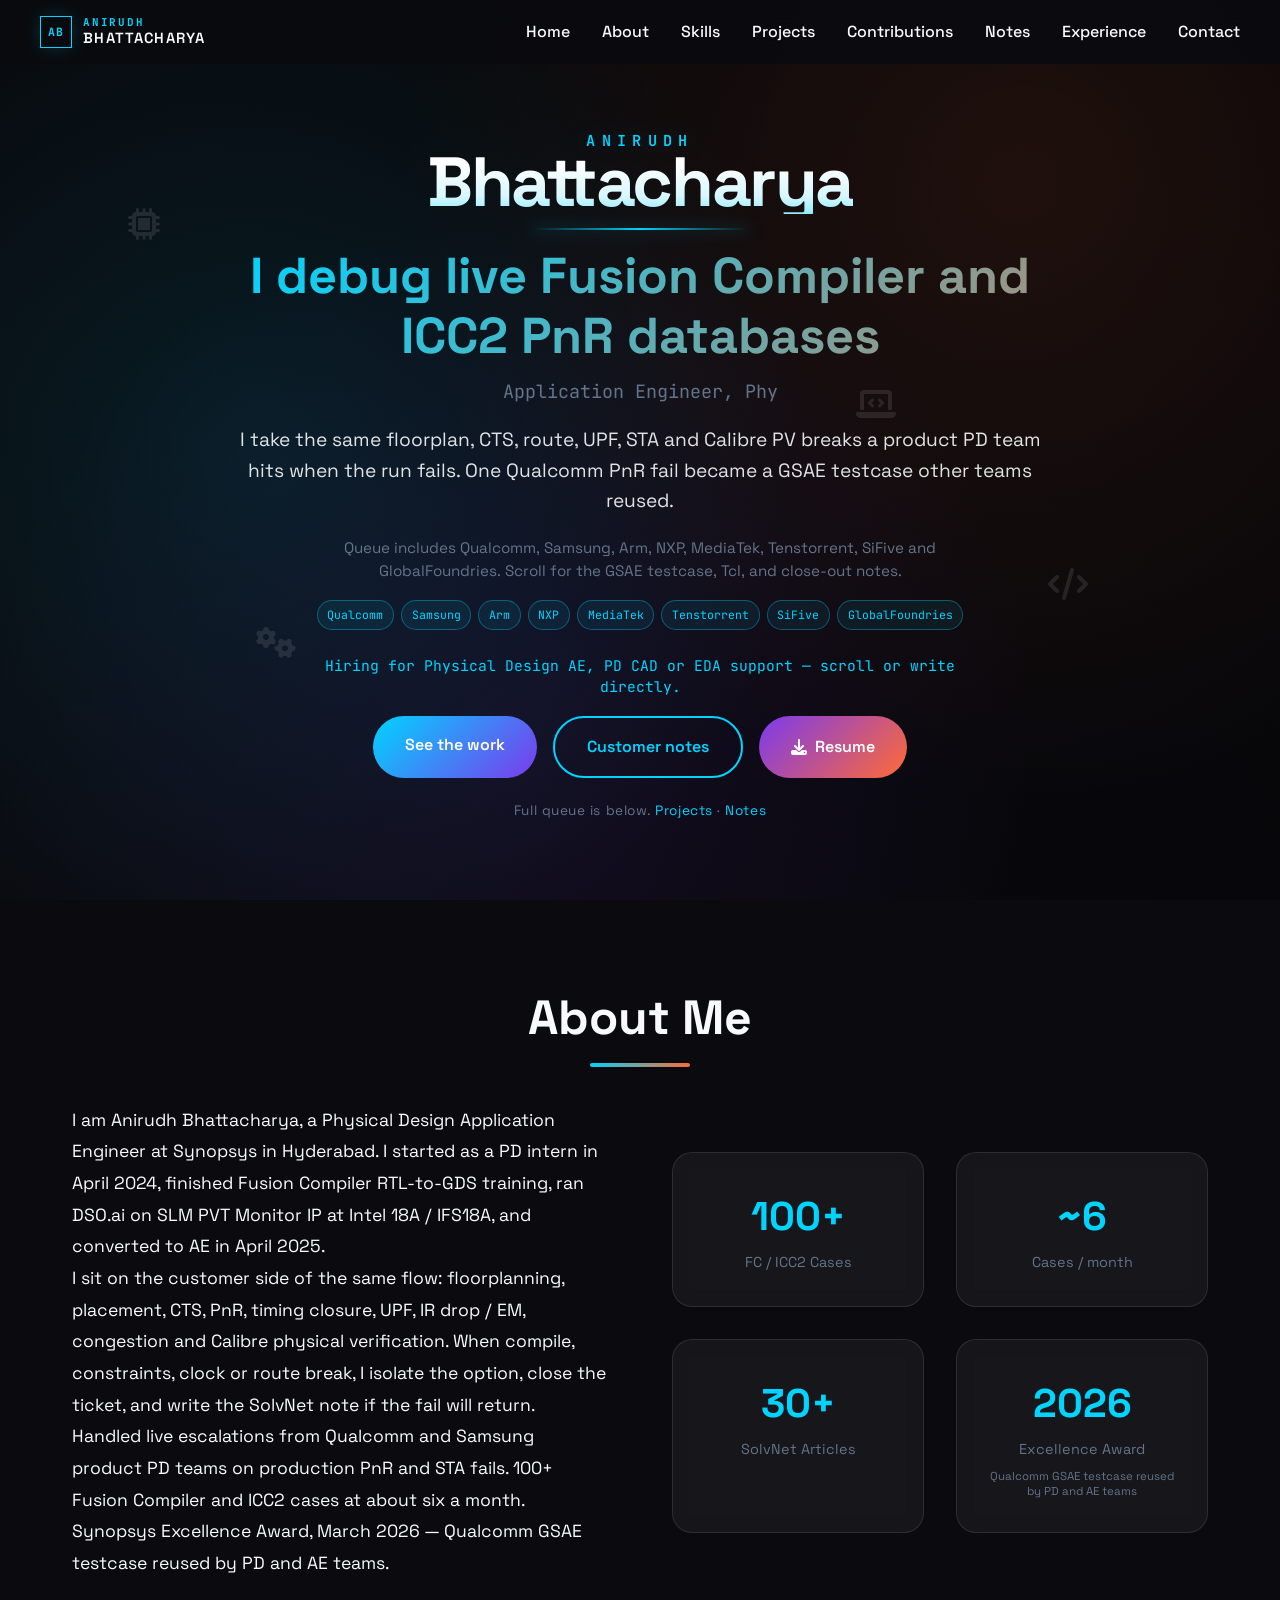
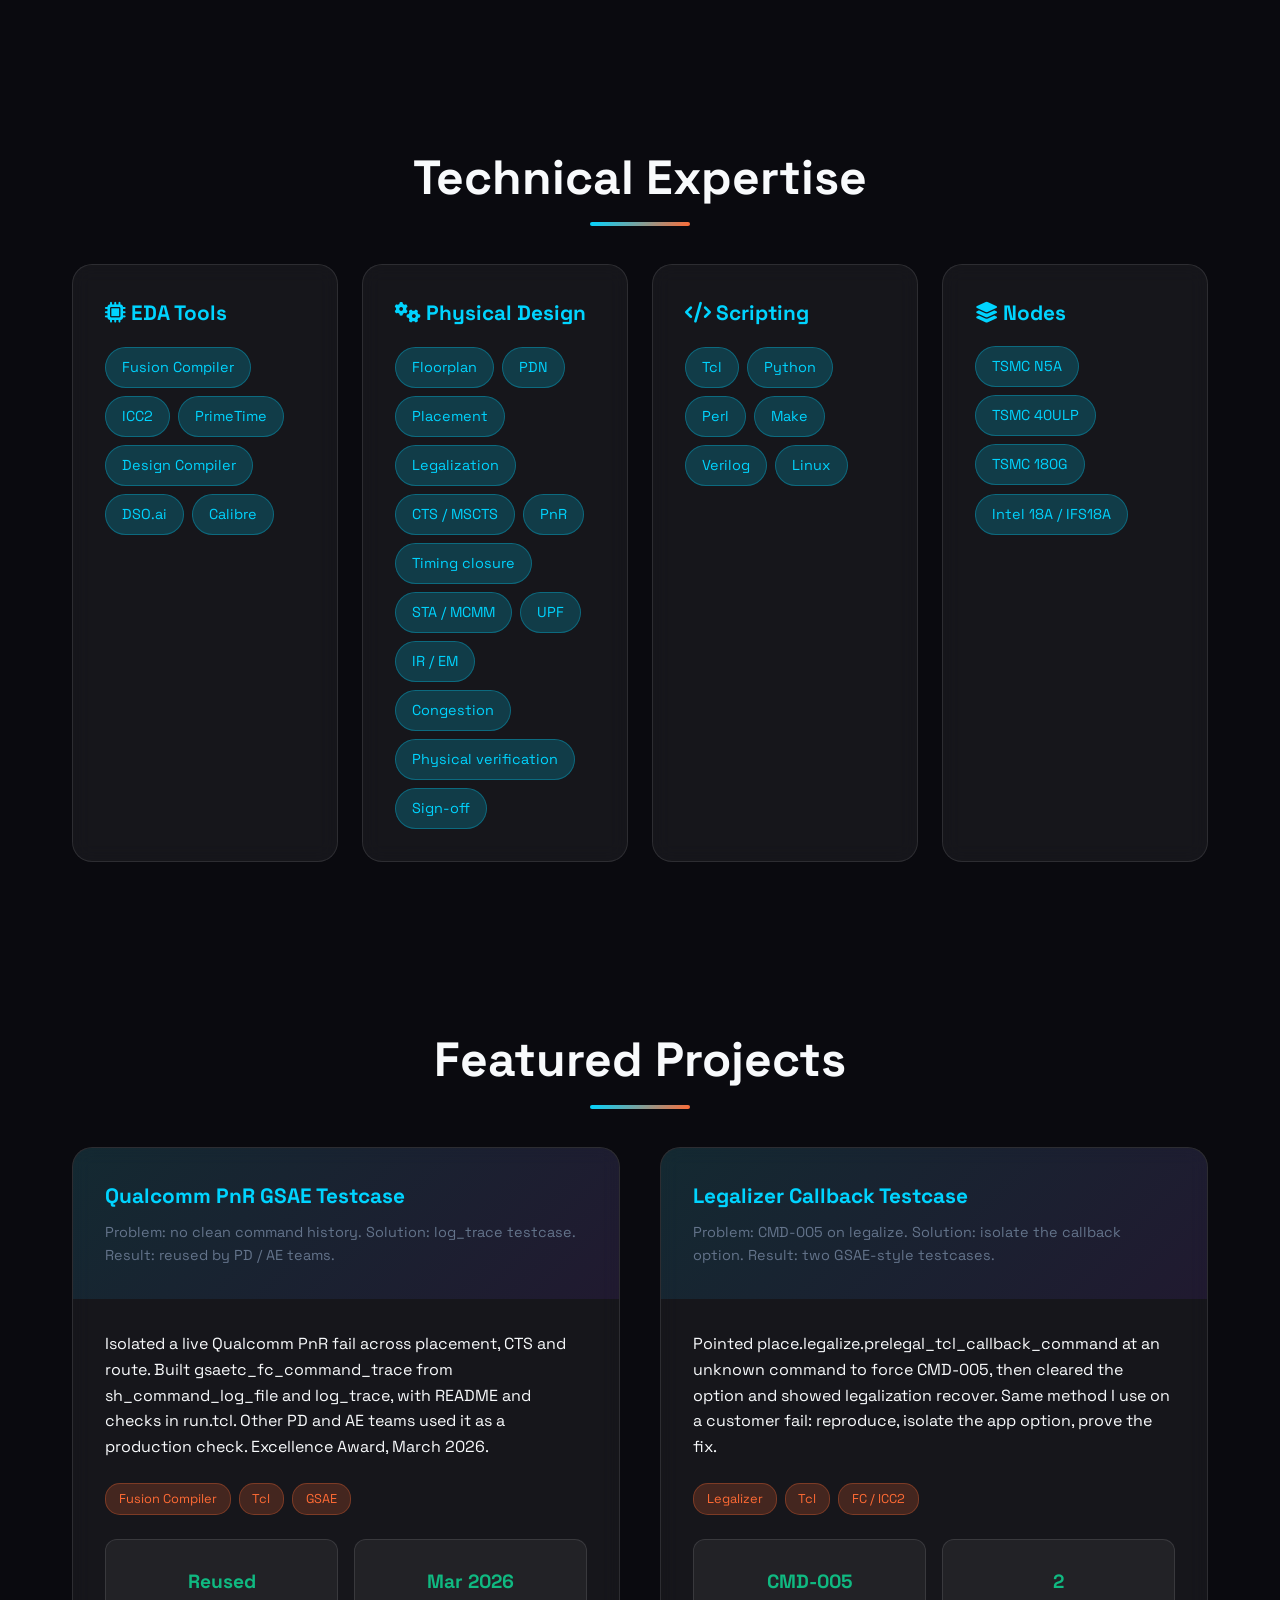
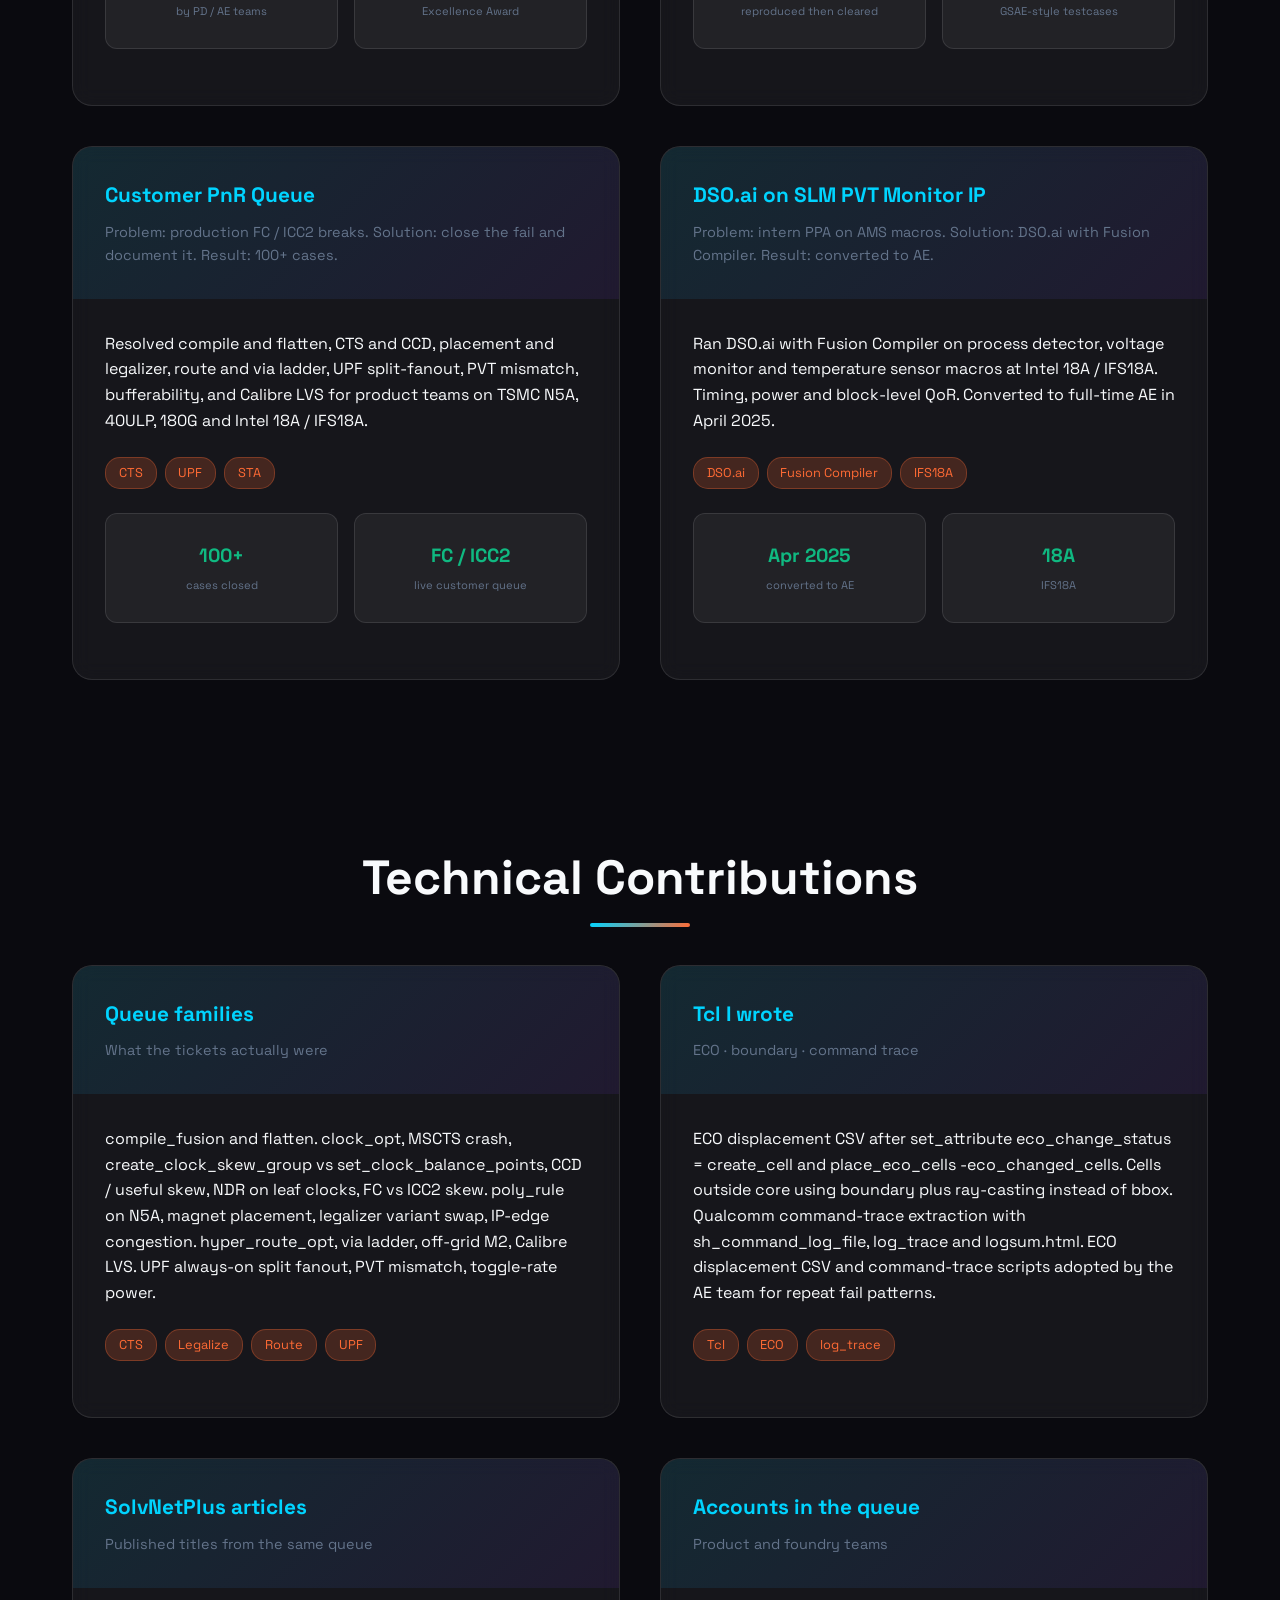
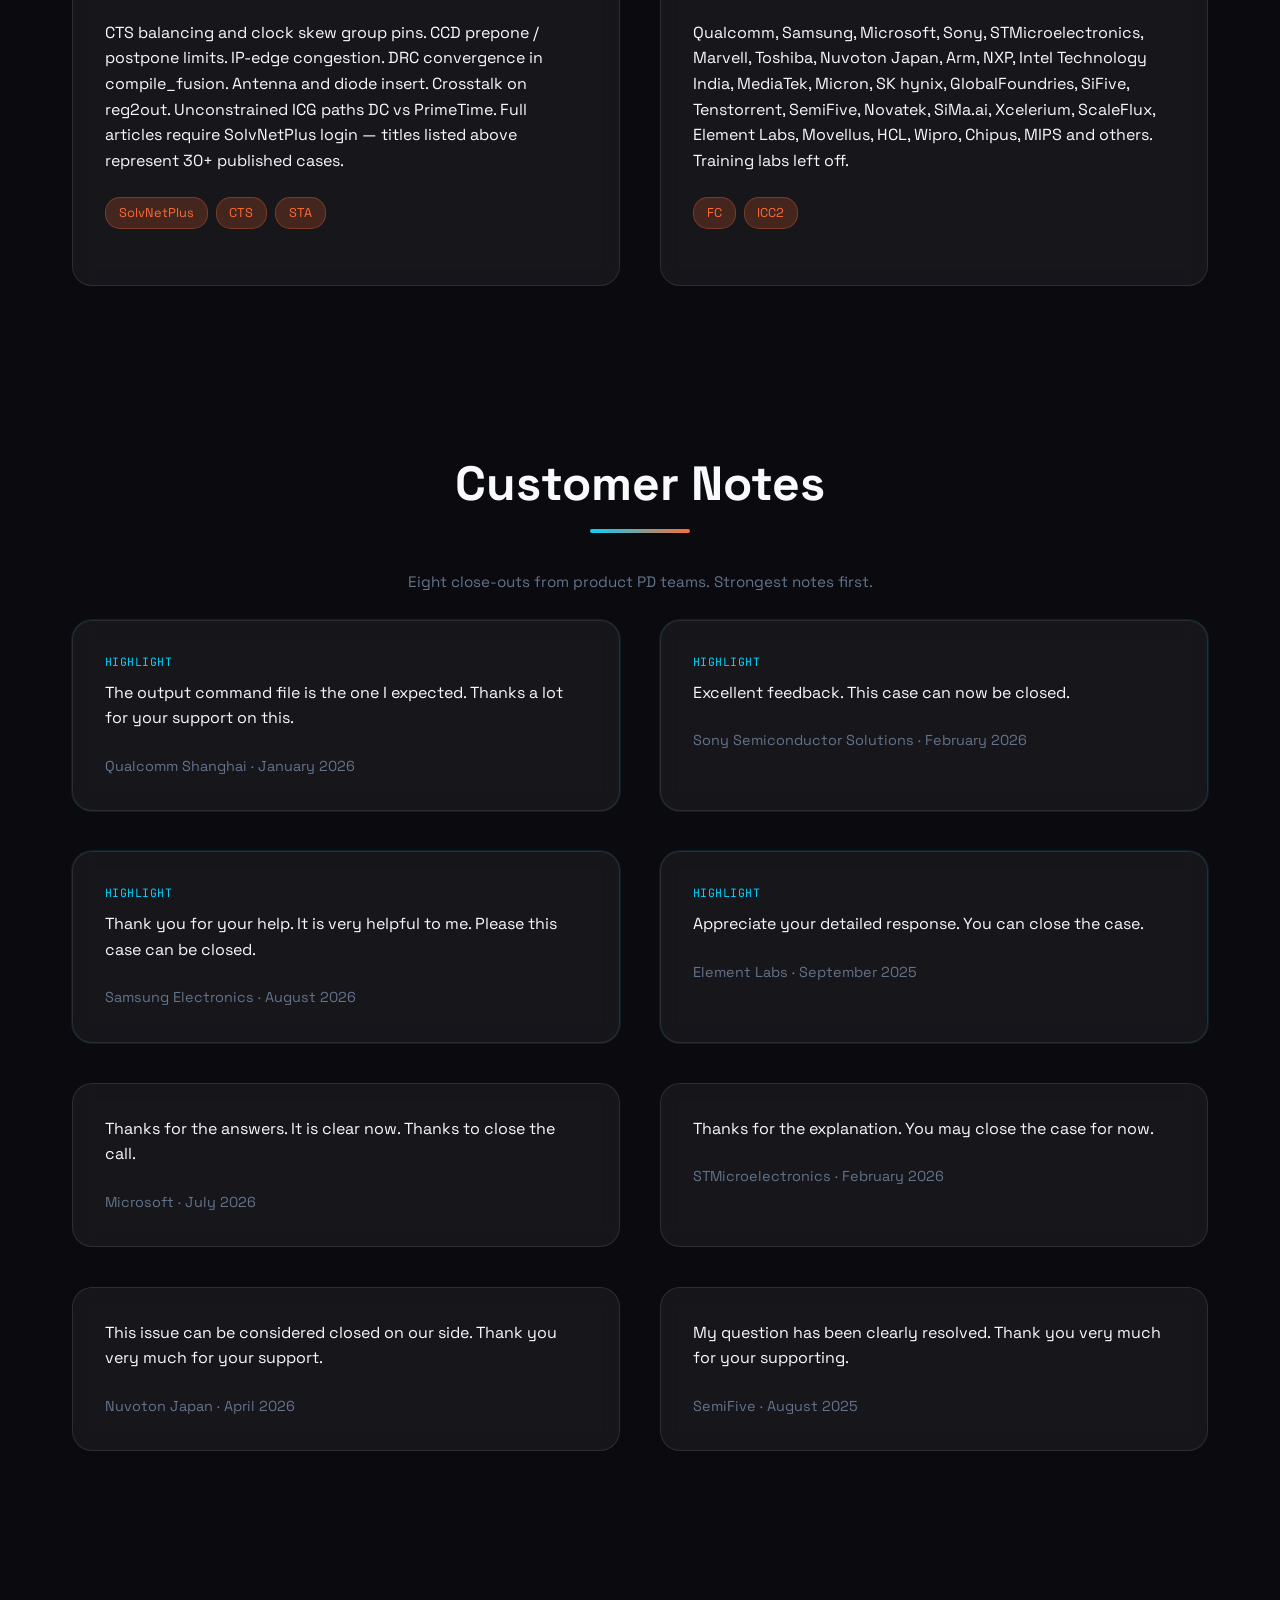
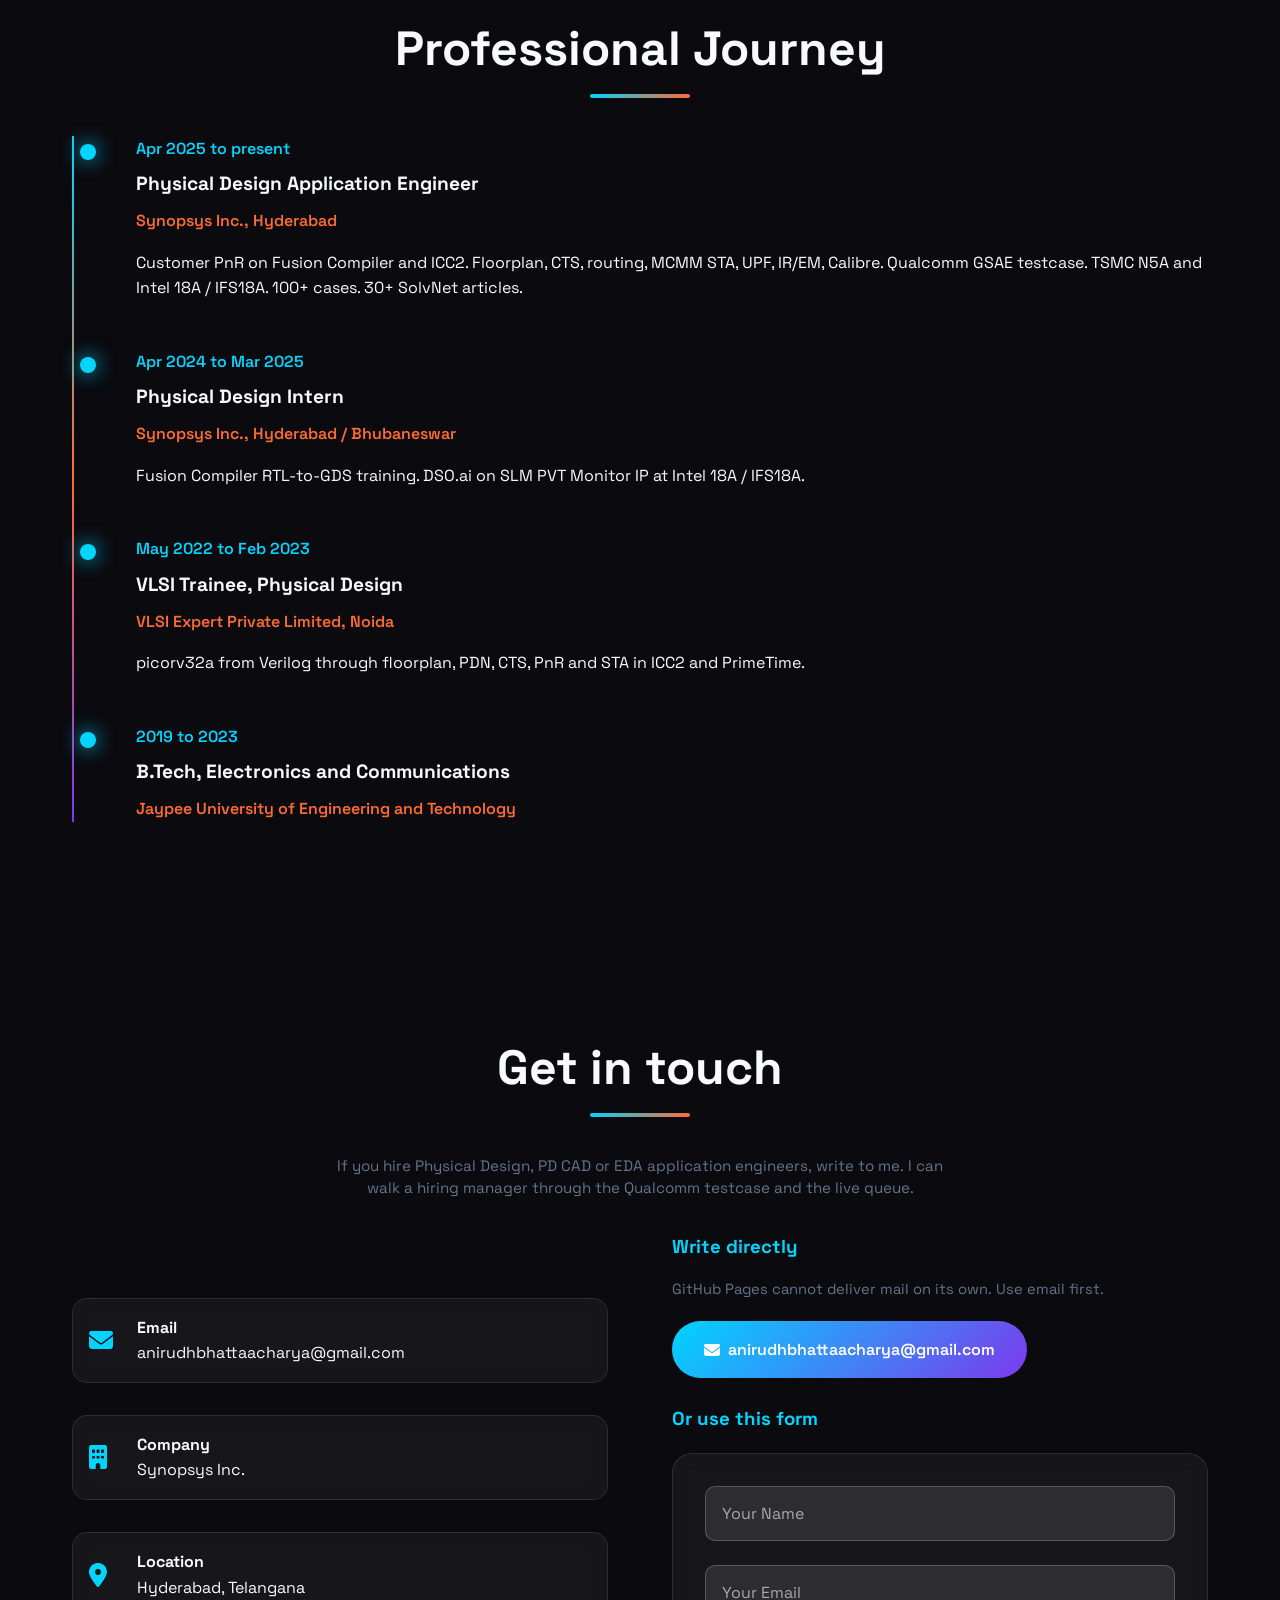
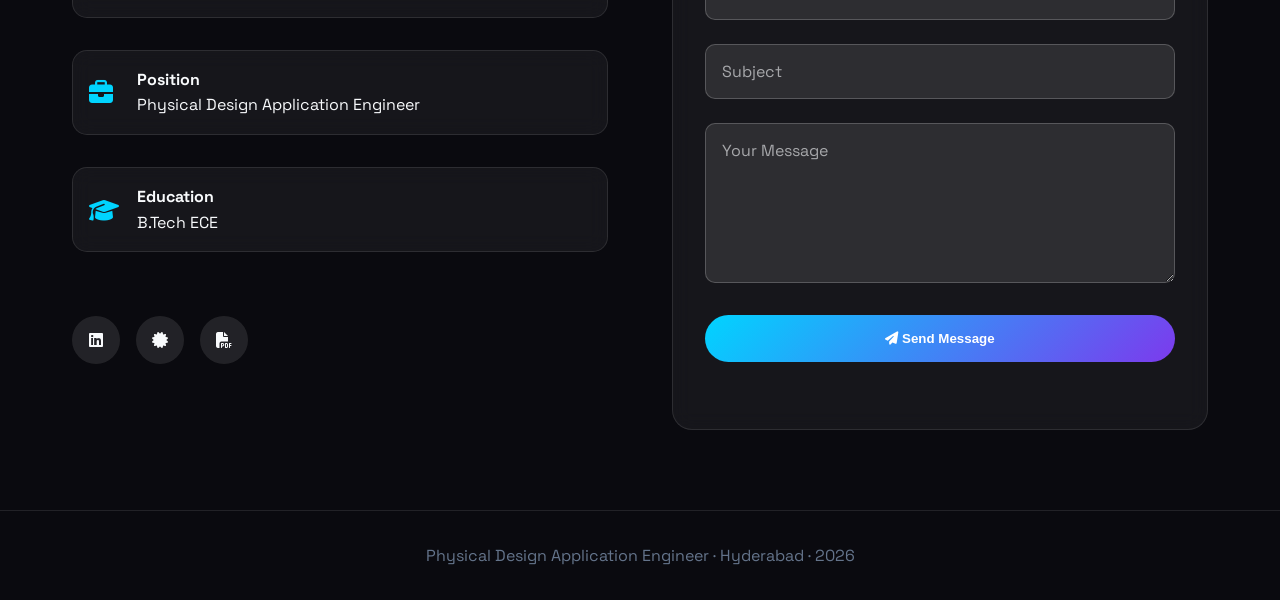
==== commit c26d60a6: "Add files via upload" ====
--- a/index.html
+++ b/index.html
@@ -485,6 +485,23 @@
             color: var(--gray);
             font-size: 0.9rem;
             margin-top: 0.5rem;
+        }
+
+        .stat-caption {
+            display: block;
+            color: var(--gray);
+            font-size: 0.72rem;
+            line-height: 1.35;
+            margin-top: 0.45rem;
+        }
+
+        .hero-target {
+            font-family: 'JetBrains Mono', monospace;
+            font-size: clamp(0.78rem, 2.1vw, 0.92rem);
+            color: var(--primary);
+            margin: 0 auto 1.15rem;
+            max-width: 640px;
+            line-height: 1.45;
         }
 
         /* Skills Section */
@@ -936,26 +953,28 @@
                 <span class="name-rule"></span>
             </div>
             <h1 class="hero-title">I debug live Fusion Compiler and ICC2 PnR databases</h1>
-            <p class="hero-subtitle">Physical Design Application Engineer. Customer ASIC and SoC implementation.</p>
+            <p class="hero-subtitle">Application Engineer, Physical Design. Fusion Compiler / ICC2. PD CAD.</p>
             <p class="hero-description">
                 I take the same floorplan, CTS, route, UPF, STA and Calibre PV breaks a product PD team hits when the run fails. One Qualcomm PnR fail became a GSAE testcase other teams reused.
             </p>
-            <p class="hero-hint">Scroll for the Qualcomm GSAE testcase, legalizer work, DSO.ai on SLM PVT Monitor IP, and close-out notes from Qualcomm, Samsung, Microsoft, Sony, ST, Marvell and Toshiba.</p>
+            <p class="hero-hint">Queue includes Qualcomm, Samsung, Arm, NXP, MediaTek, Tenstorrent, SiFive and GlobalFoundries. Scroll for the GSAE testcase, Tcl, and close-out notes.</p>
             <div class="hero-pills">
                 <span>Qualcomm</span>
                 <span>Samsung</span>
-                <span>Microsoft</span>
-                <span>Sony</span>
-                <span>ST</span>
-                <span>Marvell</span>
-                <span>Toshiba</span>
+                <span>Arm</span>
+                <span>NXP</span>
+                <span>MediaTek</span>
+                <span>Tenstorrent</span>
+                <span>SiFive</span>
+                <span>GlobalFoundries</span>
             </div>
+            <p class="hero-target">Hiring for Physical Design AE, PD CAD or EDA support — scroll or write directly.</p>
             <div class="cta-buttons">
                 <a href="#projects" class="btn btn-primary">See the work</a>
                 <a href="#publications" class="btn btn-secondary">Customer notes</a>
-                <button id="downloadResumeBtn" class="btn btn-accent">
+                <a id="downloadResumeBtn" class="btn btn-accent" href="Anirudh_Bhattacharya_Resume_PD_20260920.pdf?v=20260920b" download="Anirudh_Bhattacharya_Resume.pdf">
                     <i class="fas fa-download"></i> Resume
-                </button>
+                </a>
             </div>
             <p class="scroll-hint">Full queue is below. <a href="#projects">Projects</a> · <a href="#publications">Notes</a></p>
         </div>
@@ -965,14 +984,14 @@
         <div class="about-grid">
             <div class="about-text fade-in">
                 <p>I am Anirudh Bhattacharya, a Physical Design Application Engineer at Synopsys in Hyderabad. I started as a PD intern in April 2024, finished Fusion Compiler RTL-to-GDS training, ran DSO.ai on SLM PVT Monitor IP at Intel 18A / IFS18A, and converted to AE in April 2025.</p>
-                <p>I do not own a product tapeout. I sit on the customer side of the same flow: floorplanning, placement, CTS, PnR, timing closure, UPF, IR drop / EM, and Calibre DRC / LVS. When compile, constraints, clock or route break, I isolate the option, close the ticket, and write the SolvNet note if the fail will return.</p>
-                <p>100+ Fusion Compiler and ICC2 cases. Excellence Award, March 2026, after a Qualcomm PnR debug shipped as a reused GSAE testcase. B.Tech ECE, Jaypee University of Engineering and Technology, CGPA 7.4.</p>
+                <p>I sit on the customer side of the same flow: floorplanning, placement, CTS, PnR, timing closure, UPF, IR drop / EM, congestion and Calibre physical verification. When compile, constraints, clock or route break, I isolate the option, close the ticket, and write the SolvNet note if the fail will return.</p>
+                <p>Handled live escalations from Qualcomm and Samsung product PD teams on production PnR and STA fails. 100+ Fusion Compiler and ICC2 cases at about six a month. Synopsys Excellence Award, March 2026 — Qualcomm GSAE testcase reused by PD and AE teams.</p>
             </div>
             <div class="about-stats fade-in">
                 <div class="stat-card"><span class="stat-number">100+</span><span class="stat-label">FC / ICC2 Cases</span></div>
-                <div class="stat-card"><span class="stat-number">N5A</span><span class="stat-label">TSMC + IFS18A</span></div>
+                <div class="stat-card"><span class="stat-number">~6</span><span class="stat-label">Cases / month</span></div>
                 <div class="stat-card"><span class="stat-number">30+</span><span class="stat-label">SolvNet Articles</span></div>
-                <div class="stat-card"><span class="stat-number">2026</span><span class="stat-label">Excellence Award</span></div>
+                <div class="stat-card"><span class="stat-number">2026</span><span class="stat-label">Excellence Award</span><span class="stat-caption">Qualcomm GSAE testcase reused by PD and AE teams</span></div>
             </div>
         </div>
     </section>
@@ -980,9 +999,9 @@
         <h2 class="section-title fade-in">Technical Expertise</h2>
         <div class="skills-grid">
             <div class="skill-category fade-in"><h3><i class="fas fa-microchip"></i> EDA Tools</h3><div class="skill-tags"><span class="skill-tag">Fusion Compiler</span><span class="skill-tag">ICC2</span><span class="skill-tag">PrimeTime</span><span class="skill-tag">Design Compiler</span><span class="skill-tag">DSO.ai</span><span class="skill-tag">Calibre</span></div></div>
-            <div class="skill-category fade-in"><h3><i class="fas fa-cogs"></i> Physical Design</h3><div class="skill-tags"><span class="skill-tag">Floorplan</span><span class="skill-tag">PDN</span><span class="skill-tag">Placement</span><span class="skill-tag">Legalization</span><span class="skill-tag">CTS / MSCTS</span><span class="skill-tag">PnR</span><span class="skill-tag">STA / MCMM</span><span class="skill-tag">UPF</span><span class="skill-tag">IR / EM</span><span class="skill-tag">DRC / LVS</span></div></div>
+            <div class="skill-category fade-in"><h3><i class="fas fa-cogs"></i> Physical Design</h3><div class="skill-tags"><span class="skill-tag">Floorplan</span><span class="skill-tag">PDN</span><span class="skill-tag">Placement</span><span class="skill-tag">Legalization</span><span class="skill-tag">CTS / MSCTS</span><span class="skill-tag">PnR</span><span class="skill-tag">Timing closure</span><span class="skill-tag">STA / MCMM</span><span class="skill-tag">UPF</span><span class="skill-tag">IR / EM</span><span class="skill-tag">Congestion</span><span class="skill-tag">Physical verification</span><span class="skill-tag">Sign-off</span></div></div>
             <div class="skill-category fade-in"><h3><i class="fas fa-code"></i> Scripting</h3><div class="skill-tags"><span class="skill-tag">Tcl</span><span class="skill-tag">Python</span><span class="skill-tag">Perl</span><span class="skill-tag">Make</span><span class="skill-tag">Verilog</span><span class="skill-tag">Linux</span></div></div>
-            <div class="skill-category fade-in"><h3><i class="fas fa-layer-group"></i> Nodes</h3><div class="skill-tags"><span class="skill-tag">TSMC N5A</span><span class="skill-tag">TSMC 40ULP</span><span class="skill-tag">Intel 18A / IFS18A</span><span class="skill-tag">SLM PVT Monitor IP</span></div></div>
+            <div class="skill-category fade-in"><h3><i class="fas fa-layer-group"></i> Nodes</h3><div class="skill-tags"><span class="skill-tag">TSMC N5A</span><span class="skill-tag">TSMC 40ULP</span><span class="skill-tag">TSMC 180G</span><span class="skill-tag">Intel 18A / IFS18A</span></div></div>
         </div>
     </section>
     <section id="projects" class="section">
@@ -998,43 +1017,32 @@
         <h2 class="section-title fade-in">Technical Contributions</h2>
         <div class="projects-grid">
             <div class="project-card fade-in"><div class="project-header"><h3 class="project-title">Queue families</h3><p class="project-subtitle">What the tickets actually were</p></div><div class="project-content"><p class="project-description">compile_fusion and flatten. clock_opt, MSCTS crash, create_clock_skew_group vs set_clock_balance_points, CCD / useful skew, NDR on leaf clocks, FC vs ICC2 skew. poly_rule on N5A, magnet placement, legalizer variant swap, IP-edge congestion. hyper_route_opt, via ladder, off-grid M2, Calibre LVS. UPF always-on split fanout, PVT mismatch, toggle-rate power.</p><div class="project-tech"><span class="tech-tag">CTS</span><span class="tech-tag">Legalize</span><span class="tech-tag">Route</span><span class="tech-tag">UPF</span></div></div></div>
-            <div class="project-card fade-in"><div class="project-header"><h3 class="project-title">Tcl I wrote</h3><p class="project-subtitle">ECO · boundary · command trace</p></div><div class="project-content"><p class="project-description">ECO displacement CSV after set_attribute eco_change_status = create_cell and place_eco_cells -eco_changed_cells. Cells outside core using boundary plus ray-casting instead of bbox. Qualcomm command-trace extraction with sh_command_log_file, log_trace and logsum.html.</p><div class="project-tech"><span class="tech-tag">Tcl</span><span class="tech-tag">ECO</span><span class="tech-tag">log_trace</span></div></div></div>
-            <div class="project-card fade-in"><div class="project-header"><h3 class="project-title">SolvNetPlus articles</h3><p class="project-subtitle">Published titles from the same queue</p></div><div class="project-content"><p class="project-description">CTS balancing and clock skew group pins. CCD prepone / postpone limits. IP-edge congestion. DRC convergence in compile_fusion. Antenna and diode insert. Crosstalk on reg2out. Unconstrained ICG paths DC vs PrimeTime. 24 published titles. Bodies stay off this page.</p><div class="project-tech"><span class="tech-tag">SolvNetPlus</span><span class="tech-tag">CTS</span><span class="tech-tag">STA</span></div></div></div>
+            <div class="project-card fade-in"><div class="project-header"><h3 class="project-title">Tcl I wrote</h3><p class="project-subtitle">ECO · boundary · command trace</p></div><div class="project-content"><p class="project-description">ECO displacement CSV after set_attribute eco_change_status = create_cell and place_eco_cells -eco_changed_cells. Cells outside core using boundary plus ray-casting instead of bbox. Qualcomm command-trace extraction with sh_command_log_file, log_trace and logsum.html. ECO displacement CSV and command-trace scripts adopted by the AE team for repeat fail patterns.</p><div class="project-tech"><span class="tech-tag">Tcl</span><span class="tech-tag">ECO</span><span class="tech-tag">log_trace</span></div></div></div>
+            <div class="project-card fade-in"><div class="project-header"><h3 class="project-title">SolvNetPlus articles</h3><p class="project-subtitle">Published titles from the same queue</p></div><div class="project-content"><p class="project-description">CTS balancing and clock skew group pins. CCD prepone / postpone limits. IP-edge congestion. DRC convergence in compile_fusion. Antenna and diode insert. Crosstalk on reg2out. Unconstrained ICG paths DC vs PrimeTime. Full articles require SolvNetPlus login — titles listed above represent 30+ published cases.</p><div class="project-tech"><span class="tech-tag">SolvNetPlus</span><span class="tech-tag">CTS</span><span class="tech-tag">STA</span></div></div></div>
             <div class="project-card fade-in"><div class="project-header"><h3 class="project-title">Accounts in the queue</h3><p class="project-subtitle">Product and foundry teams</p></div><div class="project-content"><p class="project-description">Qualcomm, Samsung, Microsoft, Sony, STMicroelectronics, Marvell, Toshiba, Nuvoton Japan, Arm, NXP, Intel Technology India, MediaTek, Micron, SK hynix, GlobalFoundries, SiFive, Tenstorrent, SemiFive, Novatek, SiMa.ai, Xcelerium, ScaleFlux, Element Labs, Movellus, HCL, Wipro, Chipus, MIPS and others. Training labs left off.</p><div class="project-tech"><span class="tech-tag">FC</span><span class="tech-tag">ICC2</span></div></div></div>
         </div>
     </section>
     <section id="publications" class="section">
         <h2 class="section-title fade-in">Customer Notes</h2>
-        <p class="hero-hint fade-in" style="text-align:center;margin-bottom:1.6rem;">Close-outs from product PD teams I supported as an Application Engineer. Company and month only.</p>
+        <p class="hero-hint fade-in" style="text-align:center;margin-bottom:1.6rem;">Eight close-outs from product PD teams. Strongest notes first.</p>
         <div class="projects-grid">
             <div class="project-card note-featured fade-in"><div class="project-content"><p class="note-kicker">Highlight</p><p class="project-description">The output command file is the one I expected. Thanks a lot for your support on this.</p><p class="project-subtitle">Qualcomm Shanghai · January 2026</p></div></div>
+            <div class="project-card note-featured fade-in"><div class="project-content"><p class="note-kicker">Highlight</p><p class="project-description">Excellent feedback. This case can now be closed.</p><p class="project-subtitle">Sony Semiconductor Solutions · February 2026</p></div></div>
             <div class="project-card note-featured fade-in"><div class="project-content"><p class="note-kicker">Highlight</p><p class="project-description">Thank you for your help. It is very helpful to me. Please this case can be closed.</p><p class="project-subtitle">Samsung Electronics · August 2026</p></div></div>
-            <div class="project-card note-featured fade-in"><div class="project-content"><p class="note-kicker">Highlight</p><p class="project-description">Thanks for the answers. It is clear now. Thanks to close the call.</p><p class="project-subtitle">Microsoft · July 2026</p></div></div>
-            <div class="project-card note-featured fade-in"><div class="project-content"><p class="note-kicker">Highlight</p><p class="project-description">Excellent feedback. This case can now be closed.</p><p class="project-subtitle">Sony Semiconductor Solutions · February 2026</p></div></div>
-            <div class="project-card note-featured fade-in"><div class="project-content"><p class="note-kicker">Highlight</p><p class="project-description">Thanks for the explanation. You may close the case for now.</p><p class="project-subtitle">STMicroelectronics · February 2026</p></div></div>
-            <div class="project-card note-featured fade-in"><div class="project-content"><p class="note-kicker">Highlight</p><p class="project-description">Thank you for your support.</p><p class="project-subtitle">Marvell · December 2025</p></div></div>
-            <div class="project-card note-featured fade-in"><div class="project-content"><p class="note-kicker">Highlight</p><p class="project-description">The issue has been resolved, so it is fine to close it.</p><p class="project-subtitle">Toshiba · December 2025</p></div></div>
+            <div class="project-card note-featured fade-in"><div class="project-content"><p class="note-kicker">Highlight</p><p class="project-description">Appreciate your detailed response. You can close the case.</p><p class="project-subtitle">Element Labs · September 2025</p></div></div>
+            <div class="project-card fade-in"><div class="project-content"><p class="project-description">Thanks for the answers. It is clear now. Thanks to close the call.</p><p class="project-subtitle">Microsoft · July 2026</p></div></div>
+            <div class="project-card fade-in"><div class="project-content"><p class="project-description">Thanks for the explanation. You may close the case for now.</p><p class="project-subtitle">STMicroelectronics · February 2026</p></div></div>
             <div class="project-card fade-in"><div class="project-content"><p class="project-description">This issue can be considered closed on our side. Thank you very much for your support.</p><p class="project-subtitle">Nuvoton Japan · April 2026</p></div></div>
-            <div class="project-card fade-in"><div class="project-content"><p class="project-description">Thanks for the help. We can close this ticket.</p><p class="project-subtitle">Tenstorrent · March 2026</p></div></div>
-            <div class="project-card fade-in"><div class="project-content"><p class="project-description">Yes, you can close the case.</p><p class="project-subtitle">Xcelerium · April 2026</p></div></div>
-            <div class="project-card fade-in"><div class="project-content"><p class="project-description">Thanks for the help and assistance. Please go ahead and close the case.</p><p class="project-subtitle">Xcelerium · January 2026</p></div></div>
-            <div class="project-card fade-in"><div class="project-content"><p class="project-description">Thanks for your information. You can proceed to close this ticket.</p><p class="project-subtitle">SemiFive · February 2026</p></div></div>
-            <div class="project-card fade-in"><div class="project-content"><p class="project-description">Appreciate your detailed response. You can close the case.</p><p class="project-subtitle">Element Labs · September 2025</p></div></div>
-            <div class="project-card fade-in"><div class="project-content"><p class="project-description">OK. Thank you for your response. No further questions.</p><p class="project-subtitle">Novatek · August 2025</p></div></div>
             <div class="project-card fade-in"><div class="project-content"><p class="project-description">My question has been clearly resolved. Thank you very much for your supporting.</p><p class="project-subtitle">SemiFive · August 2025</p></div></div>
-            <div class="project-card fade-in"><div class="project-content"><p class="project-description">Issue is solved. Can you please close the ticket. Thank you for the support.</p><p class="project-subtitle">HCL · July 2026</p></div></div>
-            <div class="project-card fade-in"><div class="project-content"><p class="project-description">Thank you for your help. It runs ok now. Please feel free to close this case.</p><p class="project-subtitle">ScaleFlux · May 2026</p></div></div>
-            <div class="project-card fade-in"><div class="project-content"><p class="project-description">Sure please go ahead and close the case. Thank you very much.</p><p class="project-subtitle">SiMa.ai · June 2026</p></div></div>
-            <div class="project-card fade-in"><div class="project-content"><p class="project-description">Thanks for the explanation! You can close the ticket.</p><p class="project-subtitle">Chipus · June 2026</p></div></div>
         </div>
     </section>
     <section id="experience" class="section">
         <h2 class="section-title fade-in">Professional Journey</h2>
         <div class="timeline fade-in">
             <div class="timeline-item"><div class="timeline-date">Apr 2025 to present</div><h3 class="timeline-title">Physical Design Application Engineer</h3><div class="timeline-company">Synopsys Inc., Hyderabad</div><p>Customer PnR on Fusion Compiler and ICC2. Floorplan, CTS, routing, MCMM STA, UPF, IR/EM, Calibre. Qualcomm GSAE testcase. TSMC N5A and Intel 18A / IFS18A. 100+ cases. 30+ SolvNet articles.</p></div>
-            <div class="timeline-item"><div class="timeline-date">Apr 2024 to Mar 2025</div><h3 class="timeline-title">Physical Design Intern</h3><div class="timeline-company">Synopsys Inc., Hyderabad / Bhubaneswar</div><p>Fusion Compiler RTL-to-GDS training. DSO.ai on SLM PVT Monitor IP at Intel 18A / IFS18A. Converted to AE.</p></div>
+            <div class="timeline-item"><div class="timeline-date">Apr 2024 to Mar 2025</div><h3 class="timeline-title">Physical Design Intern</h3><div class="timeline-company">Synopsys Inc., Hyderabad / Bhubaneswar</div><p>Fusion Compiler RTL-to-GDS training. DSO.ai on SLM PVT Monitor IP at Intel 18A / IFS18A.</p></div>
             <div class="timeline-item"><div class="timeline-date">May 2022 to Feb 2023</div><h3 class="timeline-title">VLSI Trainee, Physical Design</h3><div class="timeline-company">VLSI Expert Private Limited, Noida</div><p>picorv32a from Verilog through floorplan, PDN, CTS, PnR and STA in ICC2 and PrimeTime.</p></div>
-            <div class="timeline-item"><div class="timeline-date">2019 to 2023</div><h3 class="timeline-title">B.Tech, Electronics and Communications</h3><div class="timeline-company">Jaypee University of Engineering and Technology · CGPA 7.4</div></div>
+            <div class="timeline-item"><div class="timeline-date">2019 to 2023</div><h3 class="timeline-title">B.Tech, Electronics and Communications</h3><div class="timeline-company">Jaypee University of Engineering and Technology</div></div>
         </div>
     </section>
     <section id="contact" class="section">
@@ -1046,15 +1054,18 @@
                 <div class="contact-item"><i class="fas fa-building contact-icon"></i><div><h4>Company</h4><p>Synopsys Inc.</p></div></div>
                 <div class="contact-item"><i class="fas fa-map-marker-alt contact-icon"></i><div><h4>Location</h4><p>Hyderabad, Telangana</p></div></div>
                 <div class="contact-item"><i class="fas fa-briefcase contact-icon"></i><div><h4>Position</h4><p>Physical Design Application Engineer</p></div></div>
-                <div class="contact-item"><i class="fas fa-graduation-cap contact-icon"></i><div><h4>Education</h4><p>B.Tech ECE (CGPA 7.4)</p></div></div>
+                <div class="contact-item"><i class="fas fa-graduation-cap contact-icon"></i><div><h4>Education</h4><p>B.Tech ECE</p></div></div>
                 <div class="social-links">
                     <a href="https://linkedin.com/in/anirudhbhattacharya" class="social-link" target="_blank" rel="noopener"><i class="fab fa-linkedin"></i></a>
                     <a href="https://www.credly.com/users/anirudhbhattacharya/badges/credly" class="social-link" target="_blank" rel="noopener"><i class="fas fa-certificate"></i></a>
-                    <a href="Anirudh_Bhattacharya_Resume_PD.pdf" class="social-link"><i class="fas fa-file-pdf"></i></a>
+                    <a href="Anirudh_Bhattacharya_Resume_PD_20260920.pdf?v=20260920b" class="social-link" download="Anirudh_Bhattacharya_Resume.pdf"><i class="fas fa-file-pdf"></i></a>
                 </div>
             </div>
             <div class="fade-in">
-                <h3 style="margin-bottom: 2rem; color: var(--primary);">Send Me a Message</h3>
+                <h3 style="margin-bottom: 1rem; color: var(--primary);">Write directly</h3>
+                <p style="margin-bottom:1.2rem;color:var(--gray);font-size:0.92rem;">GitHub Pages cannot deliver mail on its own. Use email first.</p>
+                <a href="mailto:anirudhbhattaacharya@gmail.com?subject=Physical%20Design%20AE%20/%20PD%20CAD" class="btn btn-primary" style="display:inline-flex;align-items:center;gap:0.5rem;margin-bottom:1.6rem;"><i class="fas fa-envelope"></i> anirudhbhattaacharya@gmail.com</a>
+                <h3 style="margin-bottom: 1.2rem; color: var(--primary);">Or use this form</h3>
                 <form id="contactForm" action="https://formsubmit.co/anirudhbhattaacharya@gmail.com" method="POST" style="background: rgba(255, 255, 255, 0.05); padding: 2rem; border-radius: 20px; backdrop-filter: blur(10px); border: 1px solid rgba(255, 255, 255, 0.1);">
                     <input type="hidden" name="_captcha" value="false">
                     <input type="hidden" name="_template" value="table">
@@ -1237,8 +1248,9 @@
         }
         const resumeBtn = document.getElementById('downloadResumeBtn');
         if (resumeBtn) {
-            resumeBtn.addEventListener('click', function() {
-                window.location.href = 'Anirudh_Bhattacharya_Resume_PD.pdf';
+            resumeBtn.addEventListener('click', function (e) {
+                const fresh = 'Anirudh_Bhattacharya_Resume_PD_20260920.pdf?v=' + Date.now();
+                this.setAttribute('href', fresh);
             });
         }
 
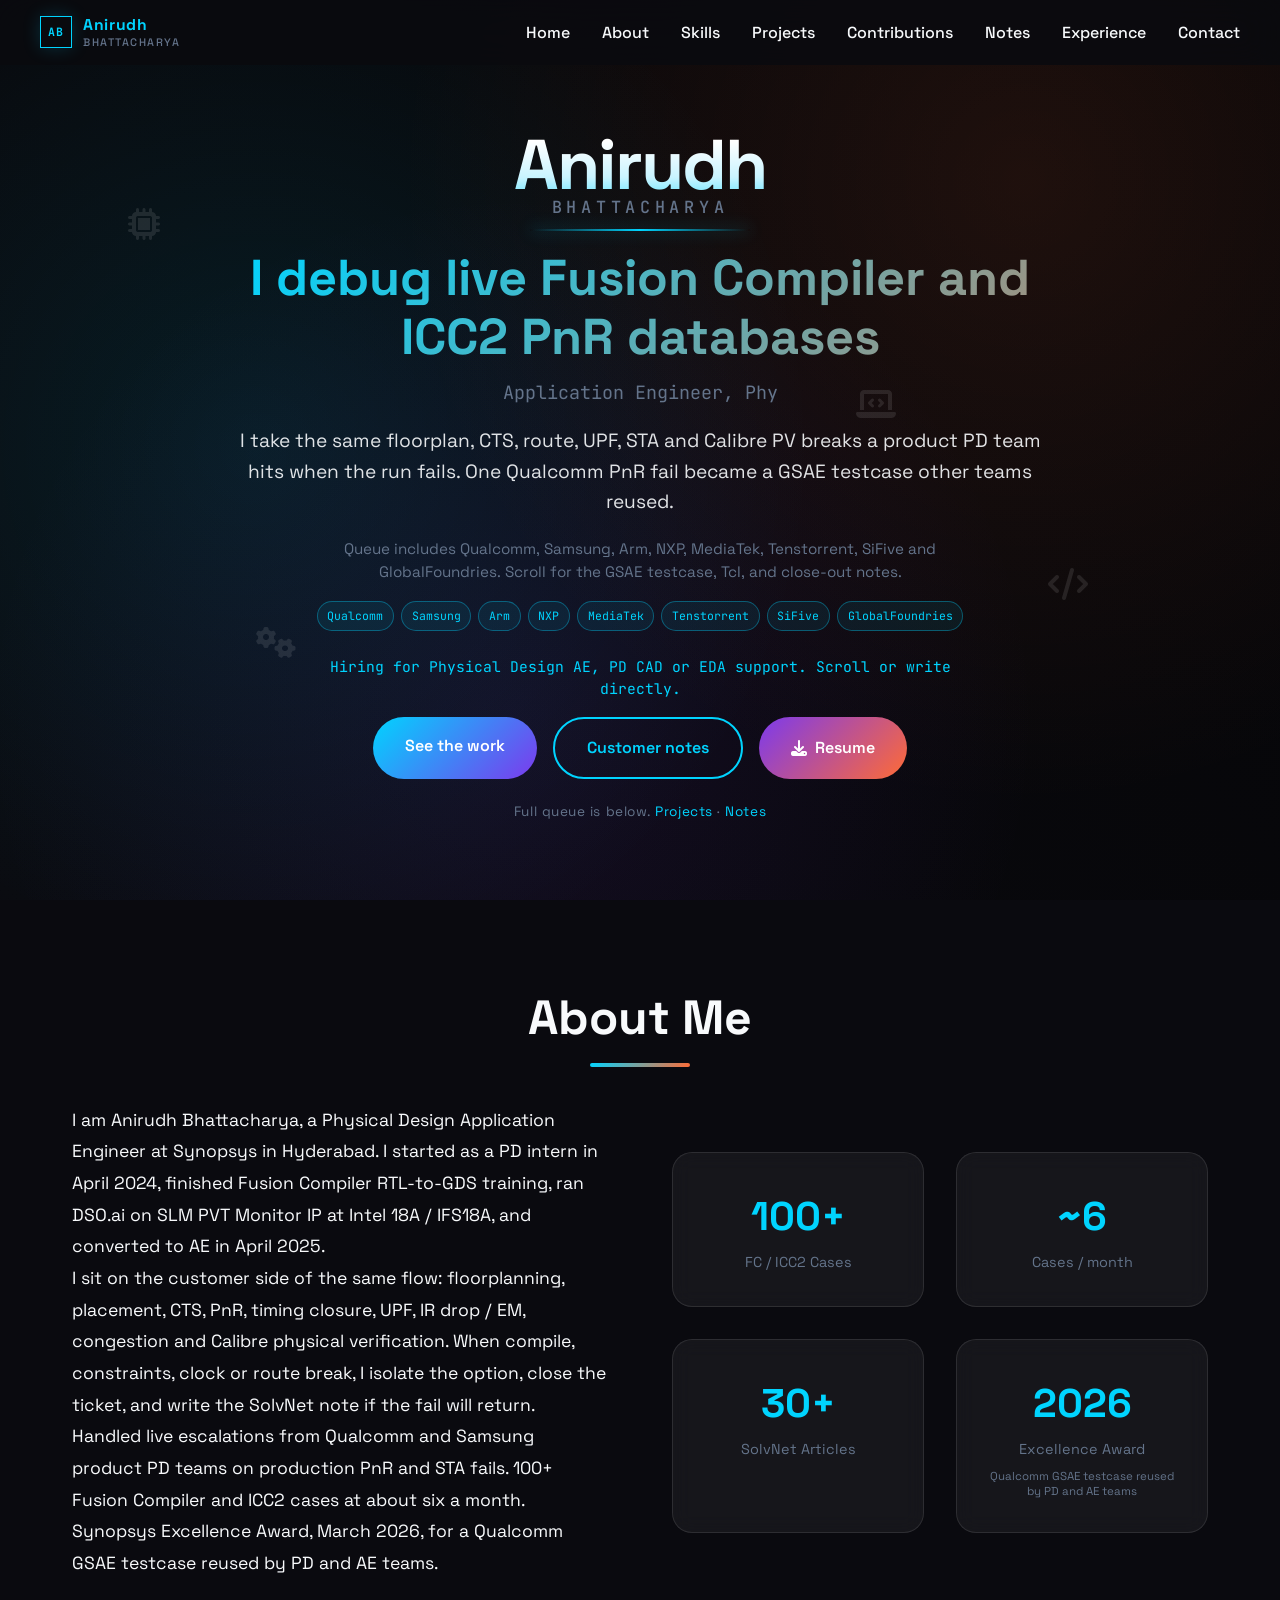
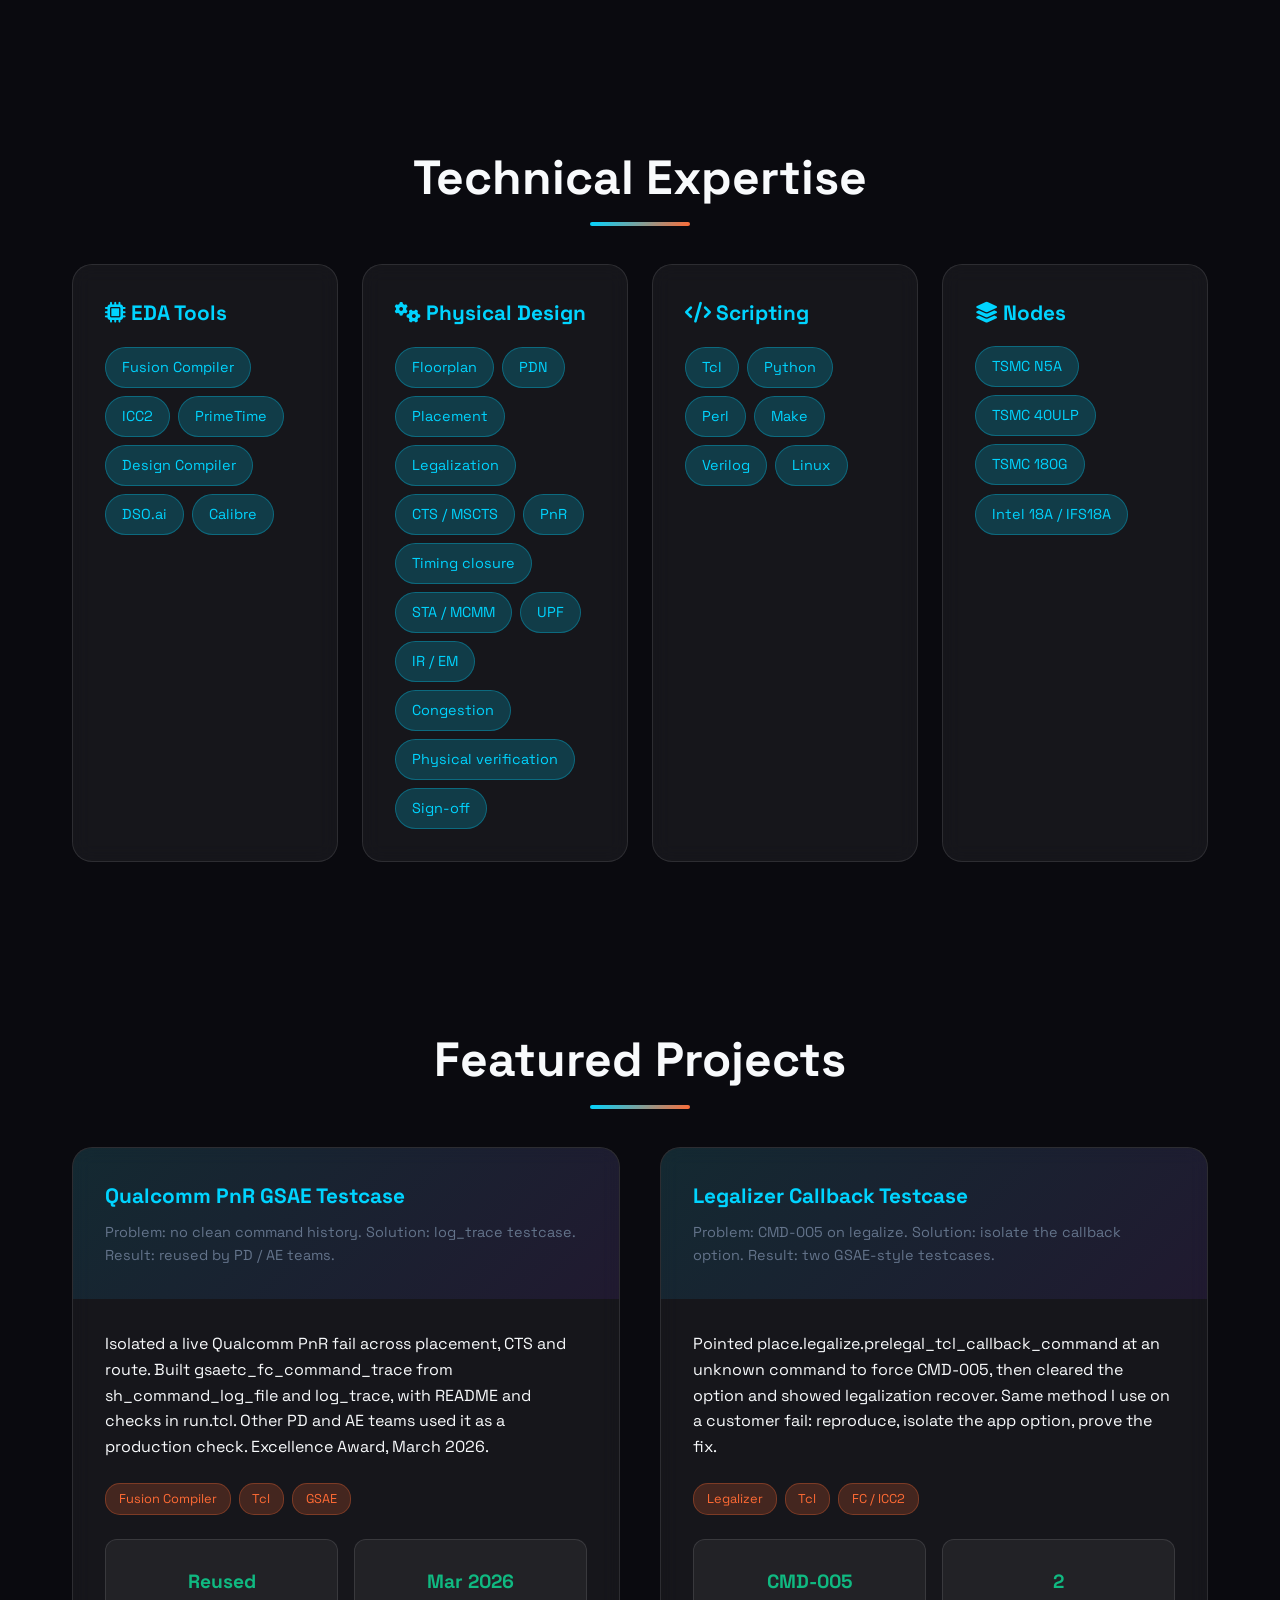
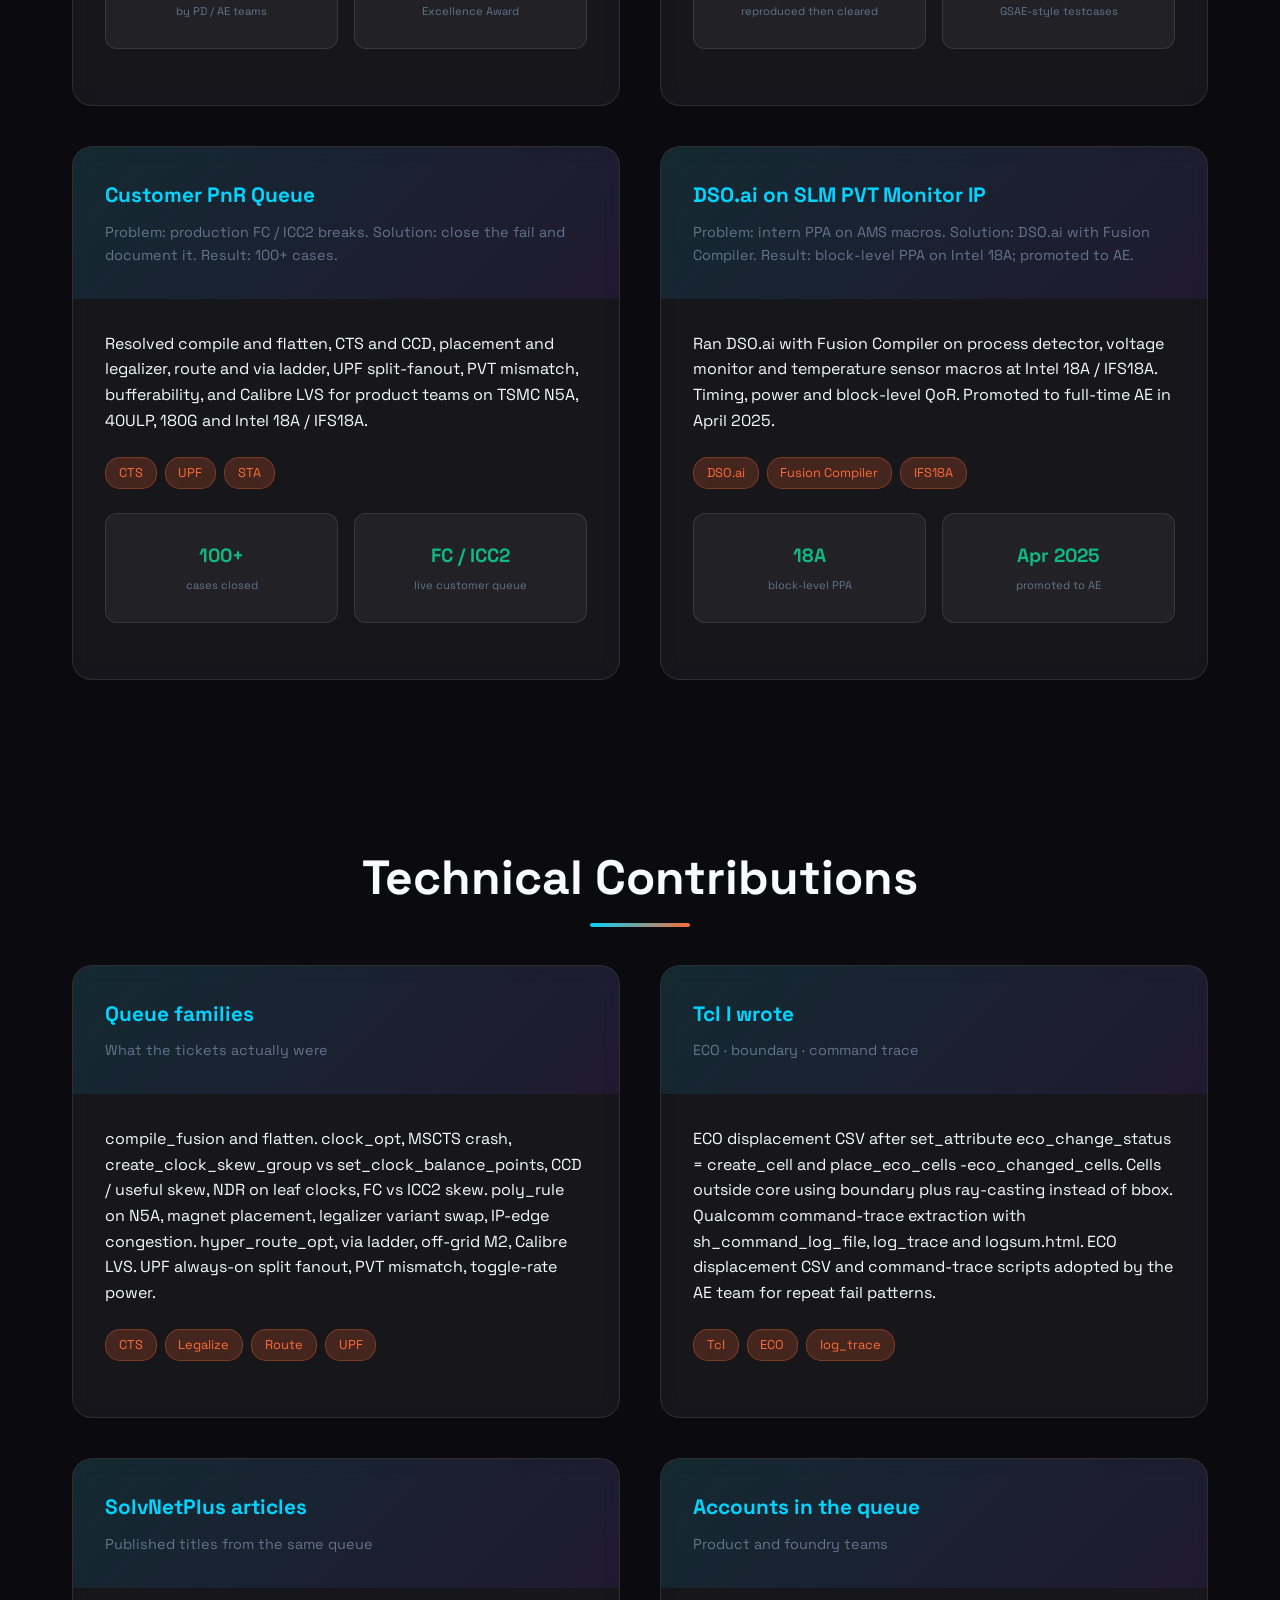
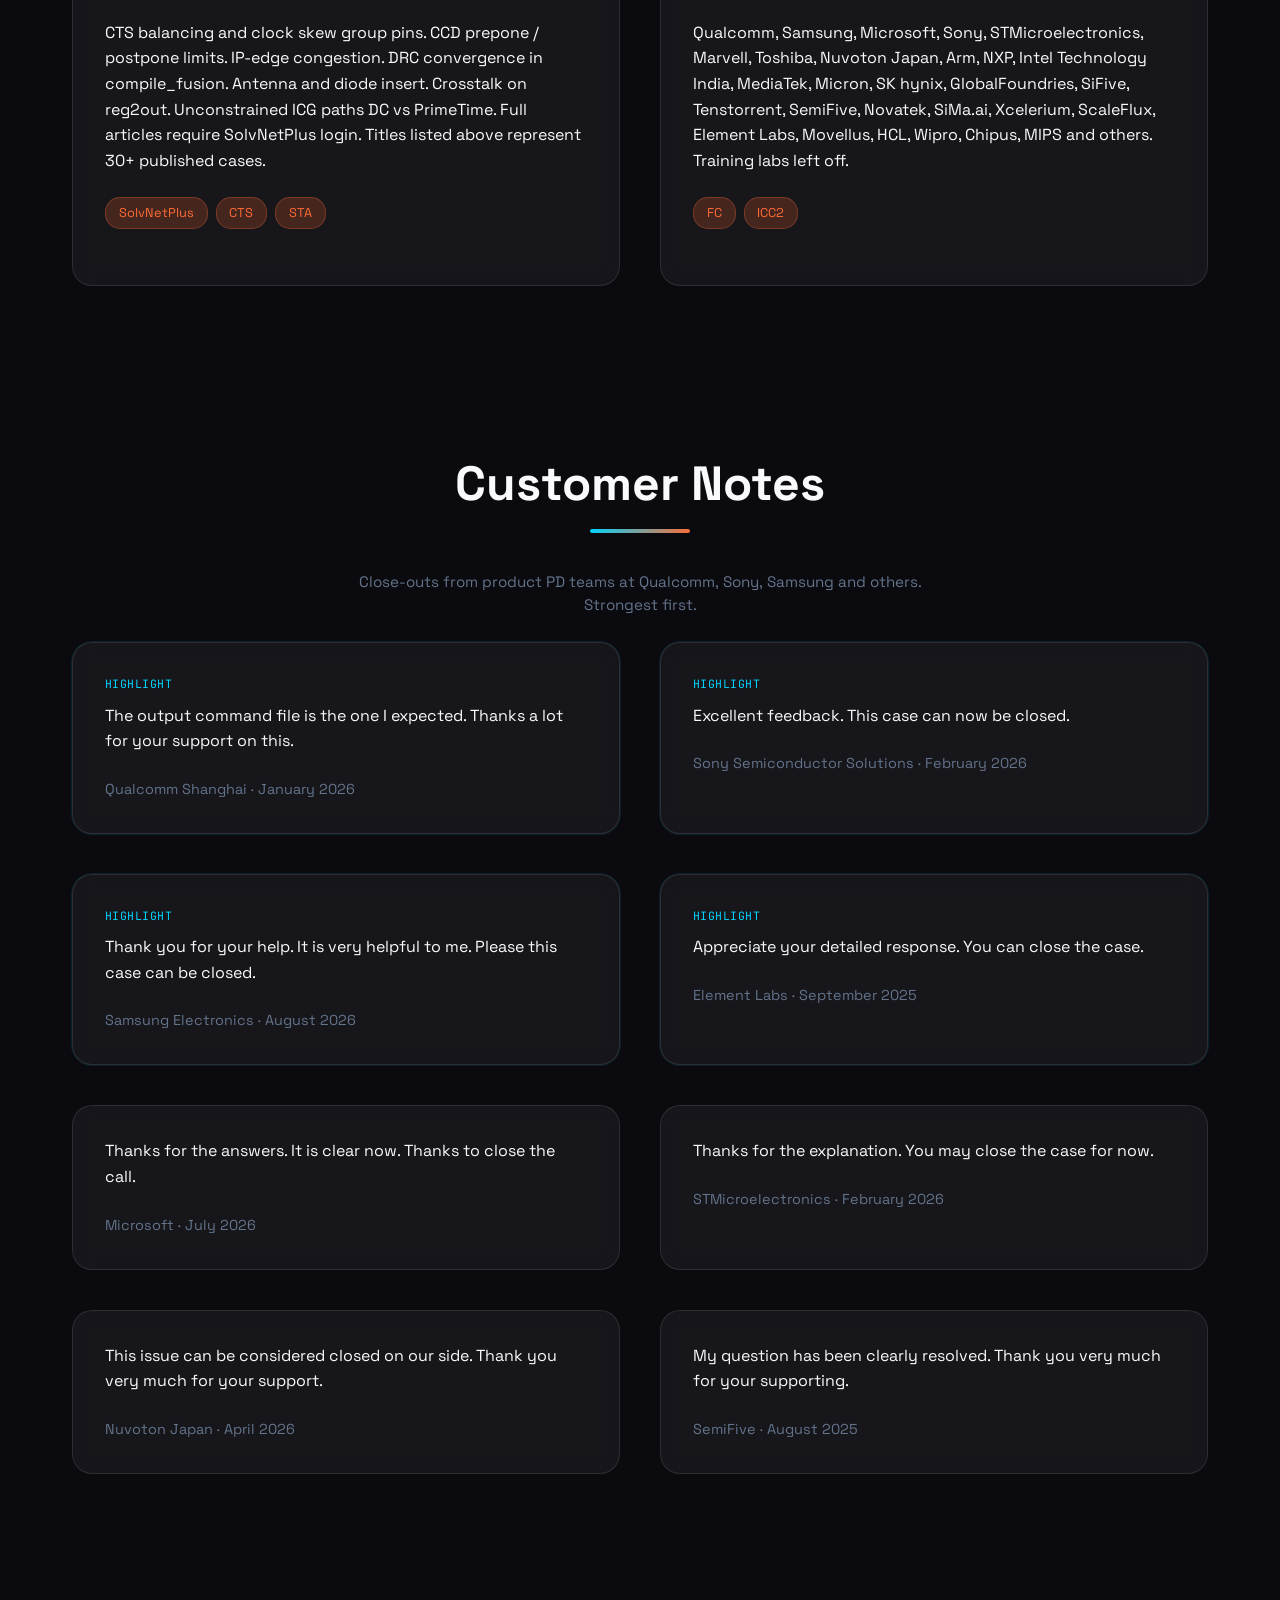
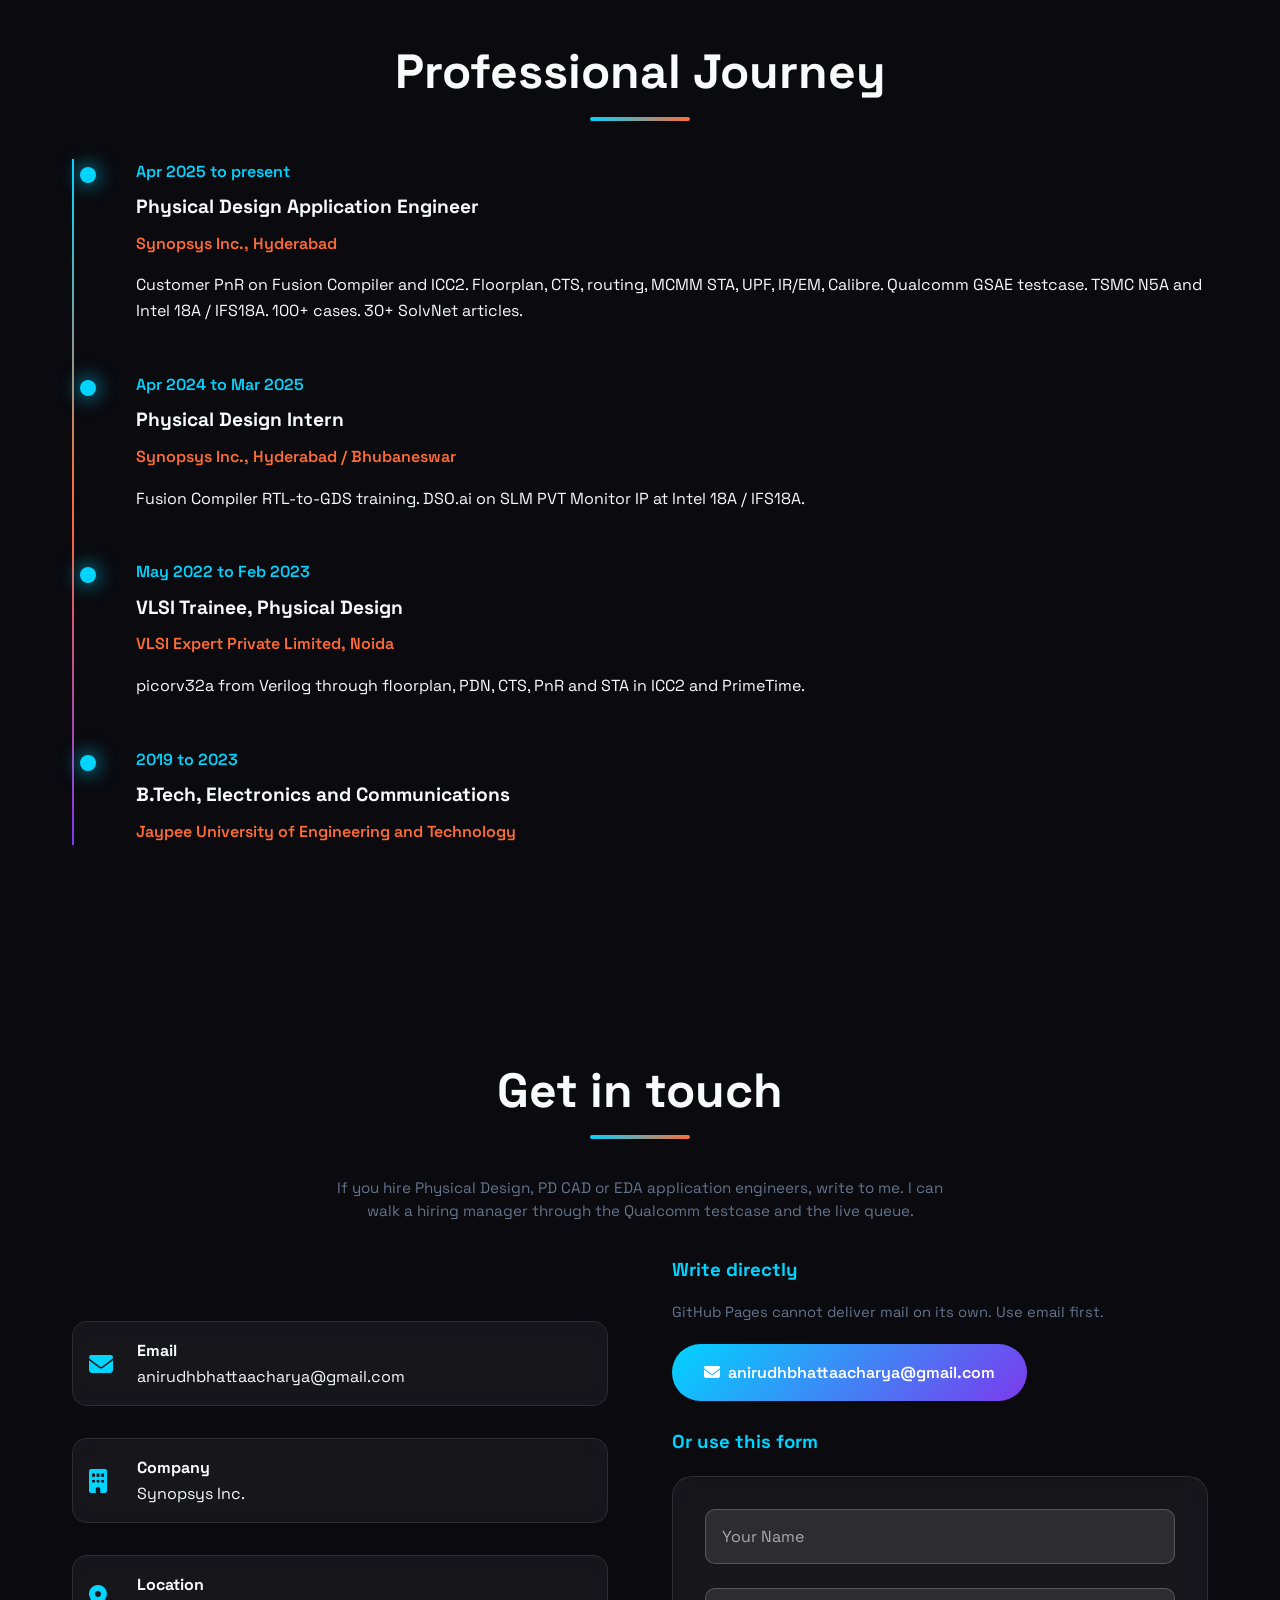
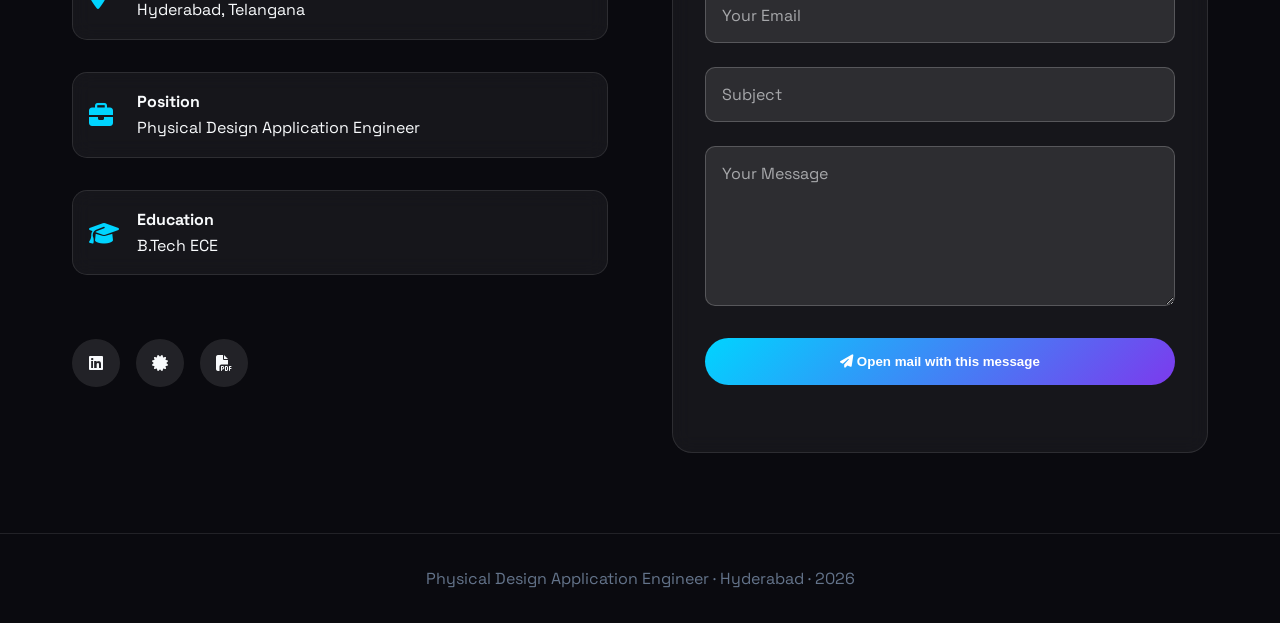
==== commit 1570e2d6: "Add files via upload" ====
--- a/index.html
+++ b/index.html
@@ -127,18 +127,19 @@
 
         .logo-text .given {
             color: var(--primary);
+            font-family: 'Space Grotesk', sans-serif;
             font-weight: 700;
-            letter-spacing: 0.16em;
-            text-transform: uppercase;
+            letter-spacing: 0.04em;
+            font-size: 0.98rem;
+            text-transform: none;
+        }
+
+        .logo-text .family {
+            color: var(--gray);
+            font-family: 'Space Grotesk', sans-serif;
             font-size: 0.68rem;
-        }
-
-        .logo-text .family {
-            color: var(--light);
-            font-family: 'Space Grotesk', sans-serif;
-            font-size: 0.92rem;
-            font-weight: 600;
-            letter-spacing: 0.08em;
+            font-weight: 500;
+            letter-spacing: 0.14em;
             text-transform: uppercase;
         }
 
@@ -164,25 +165,25 @@
         }
 
         .hero-name .given {
-            font-family: 'JetBrains Mono', monospace;
-            font-size: clamp(0.78rem, 2.2vw, 0.95rem);
-            font-weight: 600;
-            letter-spacing: 0.42em;
-            text-transform: uppercase;
-            color: var(--primary);
-            text-shadow: 0 0 22px rgba(0, 212, 255, 0.28);
-        }
-
-        .hero-name .family {
             font-family: 'Space Grotesk', sans-serif;
-            font-size: clamp(2.05rem, 7.4vw, 4.35rem);
+            font-size: clamp(2.35rem, 8.2vw, 4.4rem);
             font-weight: 700;
-            letter-spacing: -0.035em;
+            letter-spacing: -0.03em;
+            text-transform: none;
             color: var(--light);
-            background: linear-gradient(180deg, #ffffff 20%, #d7f7ff 72%, var(--primary) 160%);
+            background: linear-gradient(180deg, #ffffff 12%, #c9f4ff 68%, var(--primary) 140%);
             -webkit-background-clip: text;
             -webkit-text-fill-color: transparent;
             background-clip: text;
+        }
+
+        .hero-name .family {
+            font-family: 'JetBrains Mono', monospace;
+            font-size: clamp(0.82rem, 2.3vw, 1.05rem);
+            font-weight: 500;
+            letter-spacing: 0.28em;
+            text-transform: uppercase;
+            color: var(--gray);
         }
 
         .name-rule {
@@ -802,11 +803,13 @@
             }
 
             .hero-name .given {
-                letter-spacing: 0.28em;
+                font-size: clamp(2.1rem, 12vw, 3.1rem);
+                letter-spacing: -0.03em;
             }
 
             .hero-name .family {
-                font-size: clamp(1.7rem, 11vw, 2.4rem);
+                font-size: 0.78rem;
+                letter-spacing: 0.2em;
             }
 
             .hero {
@@ -968,11 +971,11 @@
                 <span>SiFive</span>
                 <span>GlobalFoundries</span>
             </div>
-            <p class="hero-target">Hiring for Physical Design AE, PD CAD or EDA support — scroll or write directly.</p>
+            <p class="hero-target">Hiring for Physical Design AE, PD CAD or EDA support. Scroll or write directly.</p>
             <div class="cta-buttons">
                 <a href="#projects" class="btn btn-primary">See the work</a>
                 <a href="#publications" class="btn btn-secondary">Customer notes</a>
-                <a id="downloadResumeBtn" class="btn btn-accent" href="Anirudh_Bhattacharya_Resume_PD_20260920.pdf?v=20260920b" download="Anirudh_Bhattacharya_Resume.pdf">
+                <a id="downloadResumeBtn" class="btn btn-accent" href="Anirudh_Bhattacharya_Resume_PD.pdf" download="Anirudh_Bhattacharya_Resume_PD.pdf" target="_blank" rel="noopener">
                     <i class="fas fa-download"></i> Resume
                 </a>
             </div>
@@ -985,7 +988,7 @@
             <div class="about-text fade-in">
                 <p>I am Anirudh Bhattacharya, a Physical Design Application Engineer at Synopsys in Hyderabad. I started as a PD intern in April 2024, finished Fusion Compiler RTL-to-GDS training, ran DSO.ai on SLM PVT Monitor IP at Intel 18A / IFS18A, and converted to AE in April 2025.</p>
                 <p>I sit on the customer side of the same flow: floorplanning, placement, CTS, PnR, timing closure, UPF, IR drop / EM, congestion and Calibre physical verification. When compile, constraints, clock or route break, I isolate the option, close the ticket, and write the SolvNet note if the fail will return.</p>
-                <p>Handled live escalations from Qualcomm and Samsung product PD teams on production PnR and STA fails. 100+ Fusion Compiler and ICC2 cases at about six a month. Synopsys Excellence Award, March 2026 — Qualcomm GSAE testcase reused by PD and AE teams.</p>
+                <p>Handled live escalations from Qualcomm and Samsung product PD teams on production PnR and STA fails. 100+ Fusion Compiler and ICC2 cases at about six a month. Synopsys Excellence Award, March 2026, for a Qualcomm GSAE testcase reused by PD and AE teams.</p>
             </div>
             <div class="about-stats fade-in">
                 <div class="stat-card"><span class="stat-number">100+</span><span class="stat-label">FC / ICC2 Cases</span></div>
@@ -1010,7 +1013,7 @@
             <div class="project-card fade-in"><div class="project-header"><h3 class="project-title">Qualcomm PnR GSAE Testcase</h3><p class="project-subtitle">Problem: no clean command history. Solution: log_trace testcase. Result: reused by PD / AE teams.</p></div><div class="project-content"><p class="project-description">Isolated a live Qualcomm PnR fail across placement, CTS and route. Built gsaetc_fc_command_trace from sh_command_log_file and log_trace, with README and checks in run.tcl. Other PD and AE teams used it as a production check. Excellence Award, March 2026.</p><div class="project-tech"><span class="tech-tag">Fusion Compiler</span><span class="tech-tag">Tcl</span><span class="tech-tag">GSAE</span></div><div class="project-metrics"><div class="metric"><div class="metric-value">Reused</div><div class="metric-label">by PD / AE teams</div></div><div class="metric"><div class="metric-value">Mar 2026</div><div class="metric-label">Excellence Award</div></div></div></div></div>
             <div class="project-card fade-in"><div class="project-header"><h3 class="project-title">Legalizer Callback Testcase</h3><p class="project-subtitle">Problem: CMD-005 on legalize. Solution: isolate the callback option. Result: two GSAE-style testcases.</p></div><div class="project-content"><p class="project-description">Pointed place.legalize.prelegal_tcl_callback_command at an unknown command to force CMD-005, then cleared the option and showed legalization recover. Same method I use on a customer fail: reproduce, isolate the app option, prove the fix.</p><div class="project-tech"><span class="tech-tag">Legalizer</span><span class="tech-tag">Tcl</span><span class="tech-tag">FC / ICC2</span></div><div class="project-metrics"><div class="metric"><div class="metric-value">CMD-005</div><div class="metric-label">reproduced then cleared</div></div><div class="metric"><div class="metric-value">2</div><div class="metric-label">GSAE-style testcases</div></div></div></div></div>
             <div class="project-card fade-in"><div class="project-header"><h3 class="project-title">Customer PnR Queue</h3><p class="project-subtitle">Problem: production FC / ICC2 breaks. Solution: close the fail and document it. Result: 100+ cases.</p></div><div class="project-content"><p class="project-description">Resolved compile and flatten, CTS and CCD, placement and legalizer, route and via ladder, UPF split-fanout, PVT mismatch, bufferability, and Calibre LVS for product teams on TSMC N5A, 40ULP, 180G and Intel 18A / IFS18A.</p><div class="project-tech"><span class="tech-tag">CTS</span><span class="tech-tag">UPF</span><span class="tech-tag">STA</span></div><div class="project-metrics"><div class="metric"><div class="metric-value">100+</div><div class="metric-label">cases closed</div></div><div class="metric"><div class="metric-value">FC / ICC2</div><div class="metric-label">live customer queue</div></div></div></div></div>
-            <div class="project-card fade-in"><div class="project-header"><h3 class="project-title">DSO.ai on SLM PVT Monitor IP</h3><p class="project-subtitle">Problem: intern PPA on AMS macros. Solution: DSO.ai with Fusion Compiler. Result: converted to AE.</p></div><div class="project-content"><p class="project-description">Ran DSO.ai with Fusion Compiler on process detector, voltage monitor and temperature sensor macros at Intel 18A / IFS18A. Timing, power and block-level QoR. Converted to full-time AE in April 2025.</p><div class="project-tech"><span class="tech-tag">DSO.ai</span><span class="tech-tag">Fusion Compiler</span><span class="tech-tag">IFS18A</span></div><div class="project-metrics"><div class="metric"><div class="metric-value">Apr 2025</div><div class="metric-label">converted to AE</div></div><div class="metric"><div class="metric-value">18A</div><div class="metric-label">IFS18A</div></div></div></div></div>
+            <div class="project-card fade-in"><div class="project-header"><h3 class="project-title">DSO.ai on SLM PVT Monitor IP</h3><p class="project-subtitle">Problem: intern PPA on AMS macros. Solution: DSO.ai with Fusion Compiler. Result: block-level PPA on Intel 18A; promoted to AE.</p></div><div class="project-content"><p class="project-description">Ran DSO.ai with Fusion Compiler on process detector, voltage monitor and temperature sensor macros at Intel 18A / IFS18A. Timing, power and block-level QoR. Promoted to full-time AE in April 2025.</p><div class="project-tech"><span class="tech-tag">DSO.ai</span><span class="tech-tag">Fusion Compiler</span><span class="tech-tag">IFS18A</span></div><div class="project-metrics"><div class="metric"><div class="metric-value">18A</div><div class="metric-label">block-level PPA</div></div><div class="metric"><div class="metric-value">Apr 2025</div><div class="metric-label">promoted to AE</div></div></div></div></div>
         </div>
     </section>
     <section id="contributions" class="section">
@@ -1018,13 +1021,13 @@
         <div class="projects-grid">
             <div class="project-card fade-in"><div class="project-header"><h3 class="project-title">Queue families</h3><p class="project-subtitle">What the tickets actually were</p></div><div class="project-content"><p class="project-description">compile_fusion and flatten. clock_opt, MSCTS crash, create_clock_skew_group vs set_clock_balance_points, CCD / useful skew, NDR on leaf clocks, FC vs ICC2 skew. poly_rule on N5A, magnet placement, legalizer variant swap, IP-edge congestion. hyper_route_opt, via ladder, off-grid M2, Calibre LVS. UPF always-on split fanout, PVT mismatch, toggle-rate power.</p><div class="project-tech"><span class="tech-tag">CTS</span><span class="tech-tag">Legalize</span><span class="tech-tag">Route</span><span class="tech-tag">UPF</span></div></div></div>
             <div class="project-card fade-in"><div class="project-header"><h3 class="project-title">Tcl I wrote</h3><p class="project-subtitle">ECO · boundary · command trace</p></div><div class="project-content"><p class="project-description">ECO displacement CSV after set_attribute eco_change_status = create_cell and place_eco_cells -eco_changed_cells. Cells outside core using boundary plus ray-casting instead of bbox. Qualcomm command-trace extraction with sh_command_log_file, log_trace and logsum.html. ECO displacement CSV and command-trace scripts adopted by the AE team for repeat fail patterns.</p><div class="project-tech"><span class="tech-tag">Tcl</span><span class="tech-tag">ECO</span><span class="tech-tag">log_trace</span></div></div></div>
-            <div class="project-card fade-in"><div class="project-header"><h3 class="project-title">SolvNetPlus articles</h3><p class="project-subtitle">Published titles from the same queue</p></div><div class="project-content"><p class="project-description">CTS balancing and clock skew group pins. CCD prepone / postpone limits. IP-edge congestion. DRC convergence in compile_fusion. Antenna and diode insert. Crosstalk on reg2out. Unconstrained ICG paths DC vs PrimeTime. Full articles require SolvNetPlus login — titles listed above represent 30+ published cases.</p><div class="project-tech"><span class="tech-tag">SolvNetPlus</span><span class="tech-tag">CTS</span><span class="tech-tag">STA</span></div></div></div>
+            <div class="project-card fade-in"><div class="project-header"><h3 class="project-title">SolvNetPlus articles</h3><p class="project-subtitle">Published titles from the same queue</p></div><div class="project-content"><p class="project-description">CTS balancing and clock skew group pins. CCD prepone / postpone limits. IP-edge congestion. DRC convergence in compile_fusion. Antenna and diode insert. Crosstalk on reg2out. Unconstrained ICG paths DC vs PrimeTime. Full articles require SolvNetPlus login. Titles listed above represent 30+ published cases.</p><div class="project-tech"><span class="tech-tag">SolvNetPlus</span><span class="tech-tag">CTS</span><span class="tech-tag">STA</span></div></div></div>
             <div class="project-card fade-in"><div class="project-header"><h3 class="project-title">Accounts in the queue</h3><p class="project-subtitle">Product and foundry teams</p></div><div class="project-content"><p class="project-description">Qualcomm, Samsung, Microsoft, Sony, STMicroelectronics, Marvell, Toshiba, Nuvoton Japan, Arm, NXP, Intel Technology India, MediaTek, Micron, SK hynix, GlobalFoundries, SiFive, Tenstorrent, SemiFive, Novatek, SiMa.ai, Xcelerium, ScaleFlux, Element Labs, Movellus, HCL, Wipro, Chipus, MIPS and others. Training labs left off.</p><div class="project-tech"><span class="tech-tag">FC</span><span class="tech-tag">ICC2</span></div></div></div>
         </div>
     </section>
     <section id="publications" class="section">
         <h2 class="section-title fade-in">Customer Notes</h2>
-        <p class="hero-hint fade-in" style="text-align:center;margin-bottom:1.6rem;">Eight close-outs from product PD teams. Strongest notes first.</p>
+        <p class="hero-hint fade-in" style="text-align:center;margin-bottom:1.6rem;">Close-outs from product PD teams at Qualcomm, Sony, Samsung and others. Strongest first.</p>
         <div class="projects-grid">
             <div class="project-card note-featured fade-in"><div class="project-content"><p class="note-kicker">Highlight</p><p class="project-description">The output command file is the one I expected. Thanks a lot for your support on this.</p><p class="project-subtitle">Qualcomm Shanghai · January 2026</p></div></div>
             <div class="project-card note-featured fade-in"><div class="project-content"><p class="note-kicker">Highlight</p><p class="project-description">Excellent feedback. This case can now be closed.</p><p class="project-subtitle">Sony Semiconductor Solutions · February 2026</p></div></div>
@@ -1058,7 +1061,7 @@
                 <div class="social-links">
                     <a href="https://linkedin.com/in/anirudhbhattacharya" class="social-link" target="_blank" rel="noopener"><i class="fab fa-linkedin"></i></a>
                     <a href="https://www.credly.com/users/anirudhbhattacharya/badges/credly" class="social-link" target="_blank" rel="noopener"><i class="fas fa-certificate"></i></a>
-                    <a href="Anirudh_Bhattacharya_Resume_PD_20260920.pdf?v=20260920b" class="social-link" download="Anirudh_Bhattacharya_Resume.pdf"><i class="fas fa-file-pdf"></i></a>
+                    <a href="Anirudh_Bhattacharya_Resume_PD.pdf" class="social-link" download="Anirudh_Bhattacharya_Resume_PD.pdf" target="_blank" rel="noopener"><i class="fas fa-file-pdf"></i></a>
                 </div>
             </div>
             <div class="fade-in">
@@ -1069,14 +1072,14 @@
                 <form id="contactForm" action="https://formsubmit.co/anirudhbhattaacharya@gmail.com" method="POST" style="background: rgba(255, 255, 255, 0.05); padding: 2rem; border-radius: 20px; backdrop-filter: blur(10px); border: 1px solid rgba(255, 255, 255, 0.1);">
                     <input type="hidden" name="_captcha" value="false">
                     <input type="hidden" name="_template" value="table">
-                    <input type="hidden" name="_subject" value="Portfolio contact — Anirudh Bhattacharya">
+                    <input type="hidden" name="_subject" value="Portfolio contact from Anirudh Bhattacharya site">
                     <input type="hidden" name="_next" value="https://anirudhbhattaacharya.github.io/portfolio/#contact">
                     <input type="text" name="_honey" tabindex="-1" autocomplete="off" style="display:none">
                     <div style="margin-bottom: 1.5rem;"><input type="text" id="name" name="name" placeholder="Your Name" required style="width: 100%; padding: 1rem; background: rgba(255, 255, 255, 0.1); border: 1px solid rgba(255, 255, 255, 0.2); border-radius: 10px; color: var(--light); font-size: 1rem; font-family: 'Space Grotesk', sans-serif;"></div>
                     <div style="margin-bottom: 1.5rem;"><input type="email" id="email" name="email" placeholder="Your Email" required style="width: 100%; padding: 1rem; background: rgba(255, 255, 255, 0.1); border: 1px solid rgba(255, 255, 255, 0.2); border-radius: 10px; color: var(--light); font-size: 1rem; font-family: 'Space Grotesk', sans-serif;"></div>
                     <div style="margin-bottom: 1.5rem;"><input type="text" id="subject" name="subject" placeholder="Subject" required style="width: 100%; padding: 1rem; background: rgba(255, 255, 255, 0.1); border: 1px solid rgba(255, 255, 255, 0.2); border-radius: 10px; color: var(--light); font-size: 1rem; font-family: 'Space Grotesk', sans-serif;"></div>
                     <div style="margin-bottom: 1.5rem;"><textarea id="message" name="message" placeholder="Your Message" rows="6" required style="width: 100%; padding: 1rem; background: rgba(255, 255, 255, 0.1); border: 1px solid rgba(255, 255, 255, 0.2); border-radius: 10px; color: var(--light); font-size: 1rem; font-family: 'Space Grotesk', sans-serif; resize: vertical;"></textarea></div>
-                    <button type="submit" id="contactSubmitBtn" class="btn btn-primary" style="width: 100%;"><i class="fas fa-paper-plane"></i> Send Message</button>
+                    <button type="submit" id="contactSubmitBtn" class="btn btn-primary" style="width: 100%;"><i class="fas fa-paper-plane"></i> Open mail with this message</button>
                     <p id="contactStatus" role="status" style="margin-top:1rem;font-size:0.92rem;color:var(--gray);min-height:1.3em;"></p>
                 </form>
             </div>
@@ -1192,65 +1195,24 @@
         }
 
         if (contactForm) {
-            contactForm.addEventListener('submit', async function (e) {
+            contactForm.addEventListener('submit', function (e) {
                 e.preventDefault();
                 const name = (document.getElementById('name') || {}).value || '';
                 const email = (document.getElementById('email') || {}).value || '';
                 const subject = (document.getElementById('subject') || {}).value || 'Portfolio contact';
                 const message = (document.getElementById('message') || {}).value || '';
-
-                if (contactBtn) {
-                    contactBtn.disabled = true;
-                    contactBtn.style.opacity = '0.7';
-                }
-                setContactStatus('Sending…', 'var(--primary)');
-
-                const payload = {
-                    name: name,
-                    email: email,
-                    _replyto: email,
-                    subject: subject,
-                    message: message,
-                    _subject: 'Portfolio contact — Anirudh Bhattacharya',
-                    _template: 'table',
-                    _captcha: 'false'
-                };
-
-                try {
-                    const res = await fetch('https://formsubmit.co/ajax/' + inbox, {
-                        method: 'POST',
-                        headers: {
-                            'Content-Type': 'application/json',
-                            'Accept': 'application/json'
-                        },
-                        body: JSON.stringify(payload)
-                    });
-                    const data = await res.json().catch(function () { return {}; });
-                    if (res.ok && (data.success === 'true' || data.success === true)) {
-                        setContactStatus('Sent. If this is the first message, open Gmail and confirm the FormSubmit activation mail, then send once more.', 'var(--success)');
-                        contactForm.reset();
-                    } else {
-                        throw new Error((data.message || data.error || 'Form service did not accept the message'));
-                    }
-                } catch (err) {
-                    const mail = 'mailto:' + inbox +
-                        '?subject=' + encodeURIComponent(subject) +
-                        '&body=' + encodeURIComponent('From: ' + name + ' <' + email + '>\n\n' + message);
-                    setContactStatus('Form service blocked the send. Opening your mail app instead.', 'var(--warning)');
-                    window.location.href = mail;
-                } finally {
-                    if (contactBtn) {
-                        contactBtn.disabled = false;
-                        contactBtn.style.opacity = '1';
-                    }
-                }
+                const body = 'From: ' + name + ' <' + email + '>\n\n' + message;
+                const mail = 'mailto:' + inbox +
+                    '?subject=' + encodeURIComponent(subject) +
+                    '&body=' + encodeURIComponent(body);
+                setContactStatus('Opening your mail app with this message.', 'var(--primary)');
+                window.location.href = mail;
             });
         }
         const resumeBtn = document.getElementById('downloadResumeBtn');
         if (resumeBtn) {
-            resumeBtn.addEventListener('click', function (e) {
-                const fresh = 'Anirudh_Bhattacharya_Resume_PD_20260920.pdf?v=' + Date.now();
-                this.setAttribute('href', fresh);
+            resumeBtn.addEventListener('click', function () {
+                this.setAttribute('href', 'Anirudh_Bhattacharya_Resume_PD.pdf?t=' + Date.now());
             });
         }
 
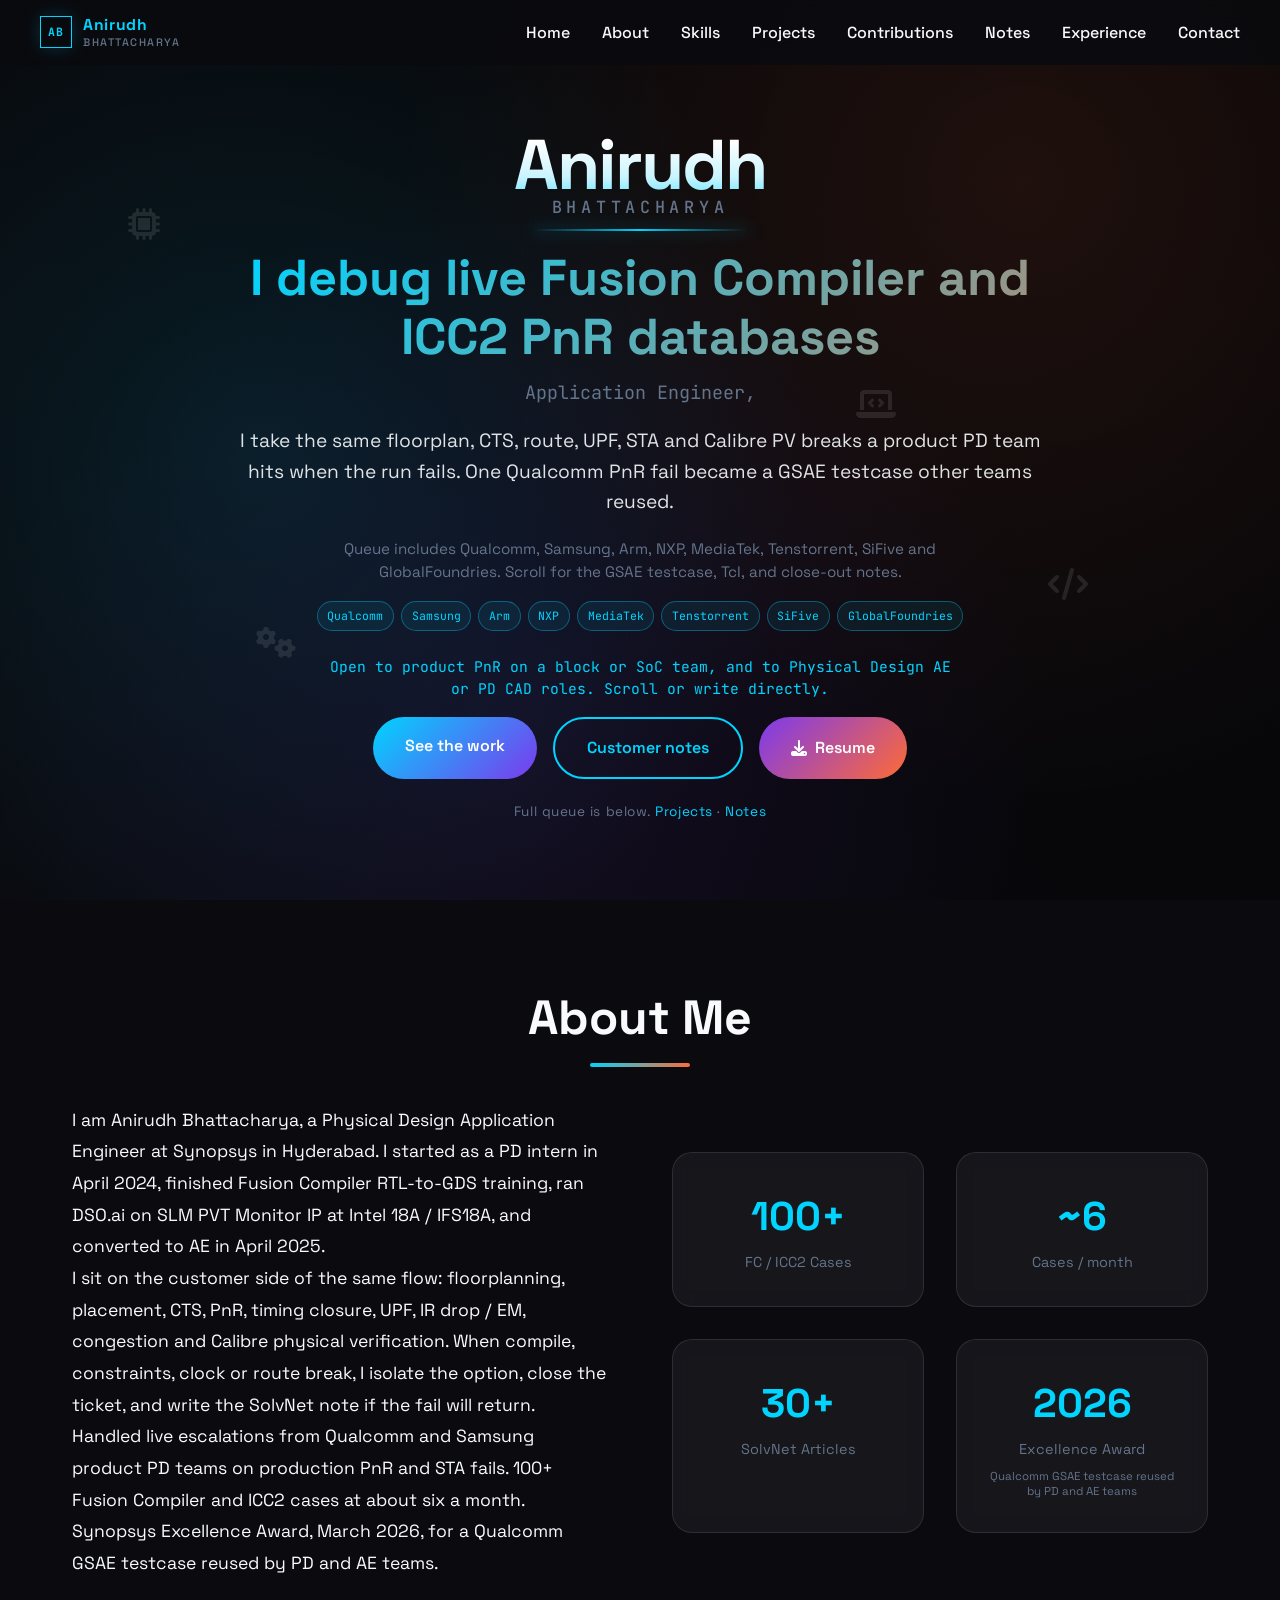
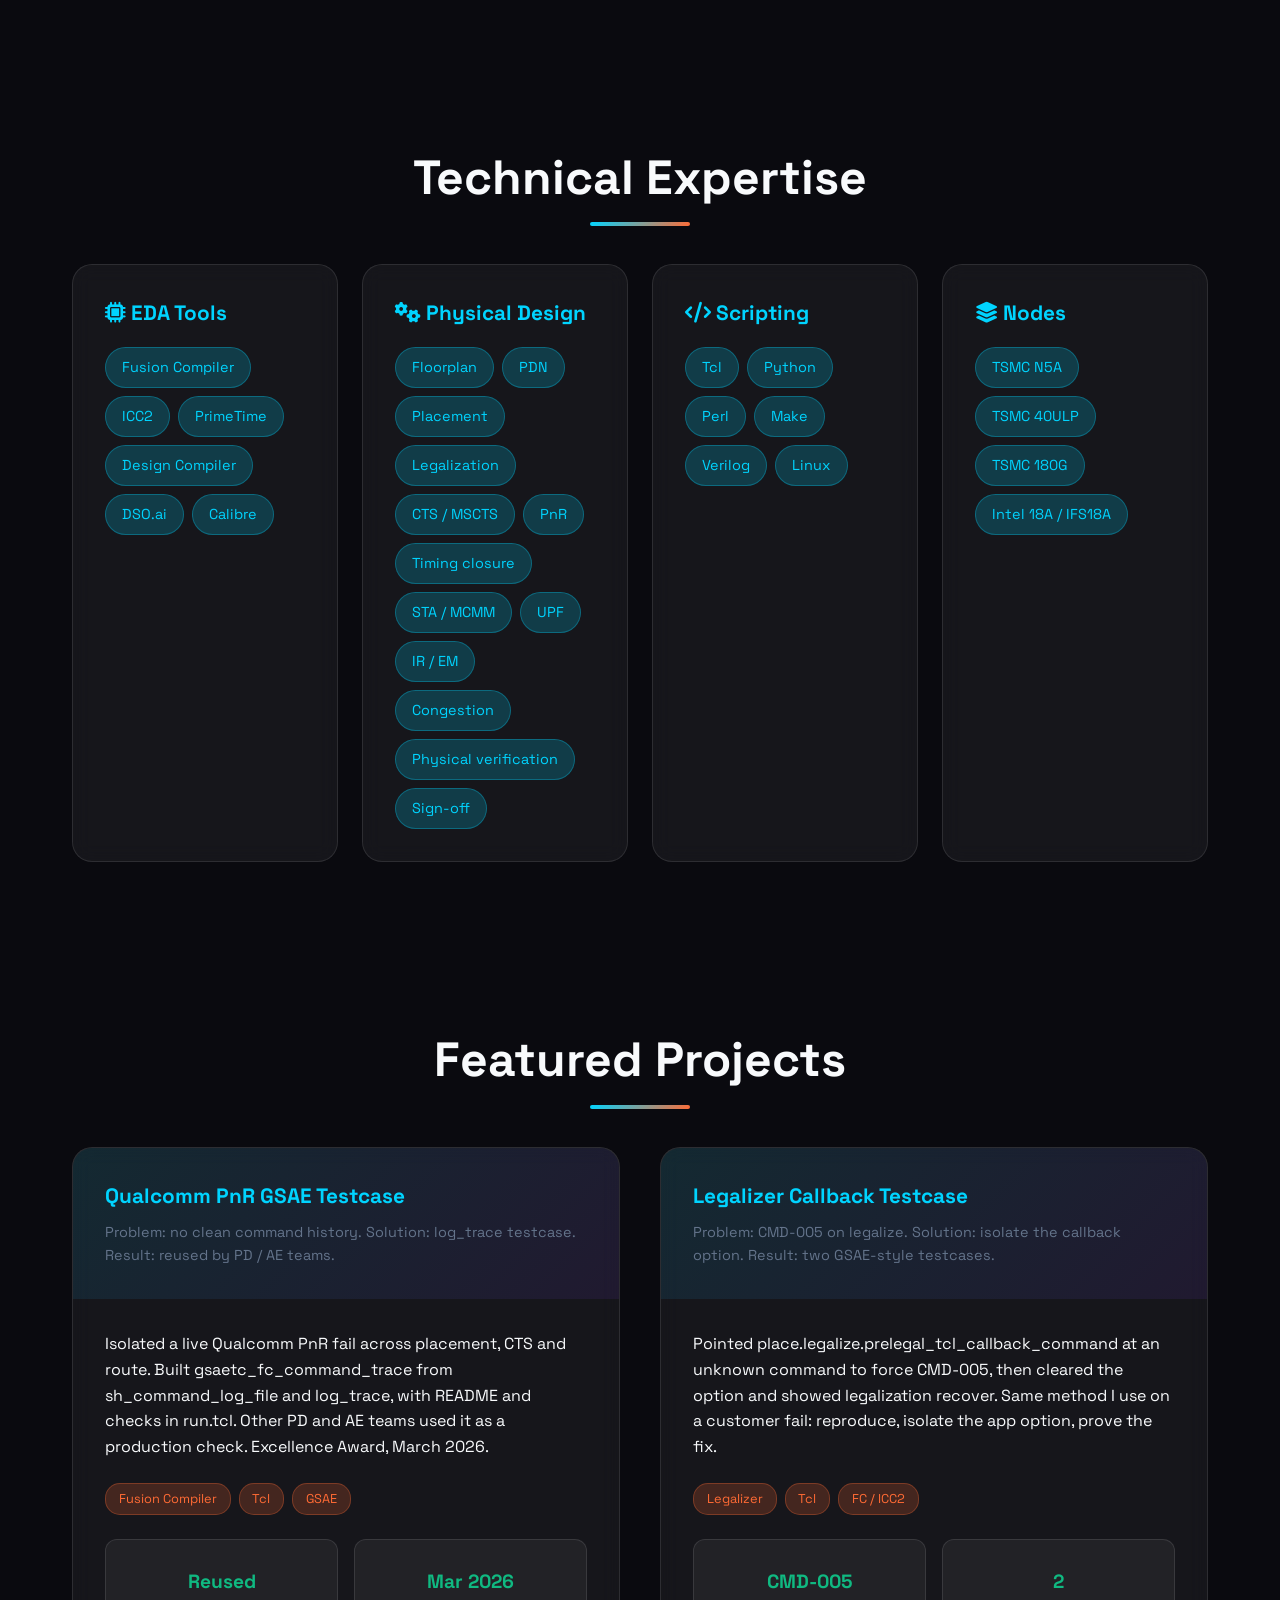
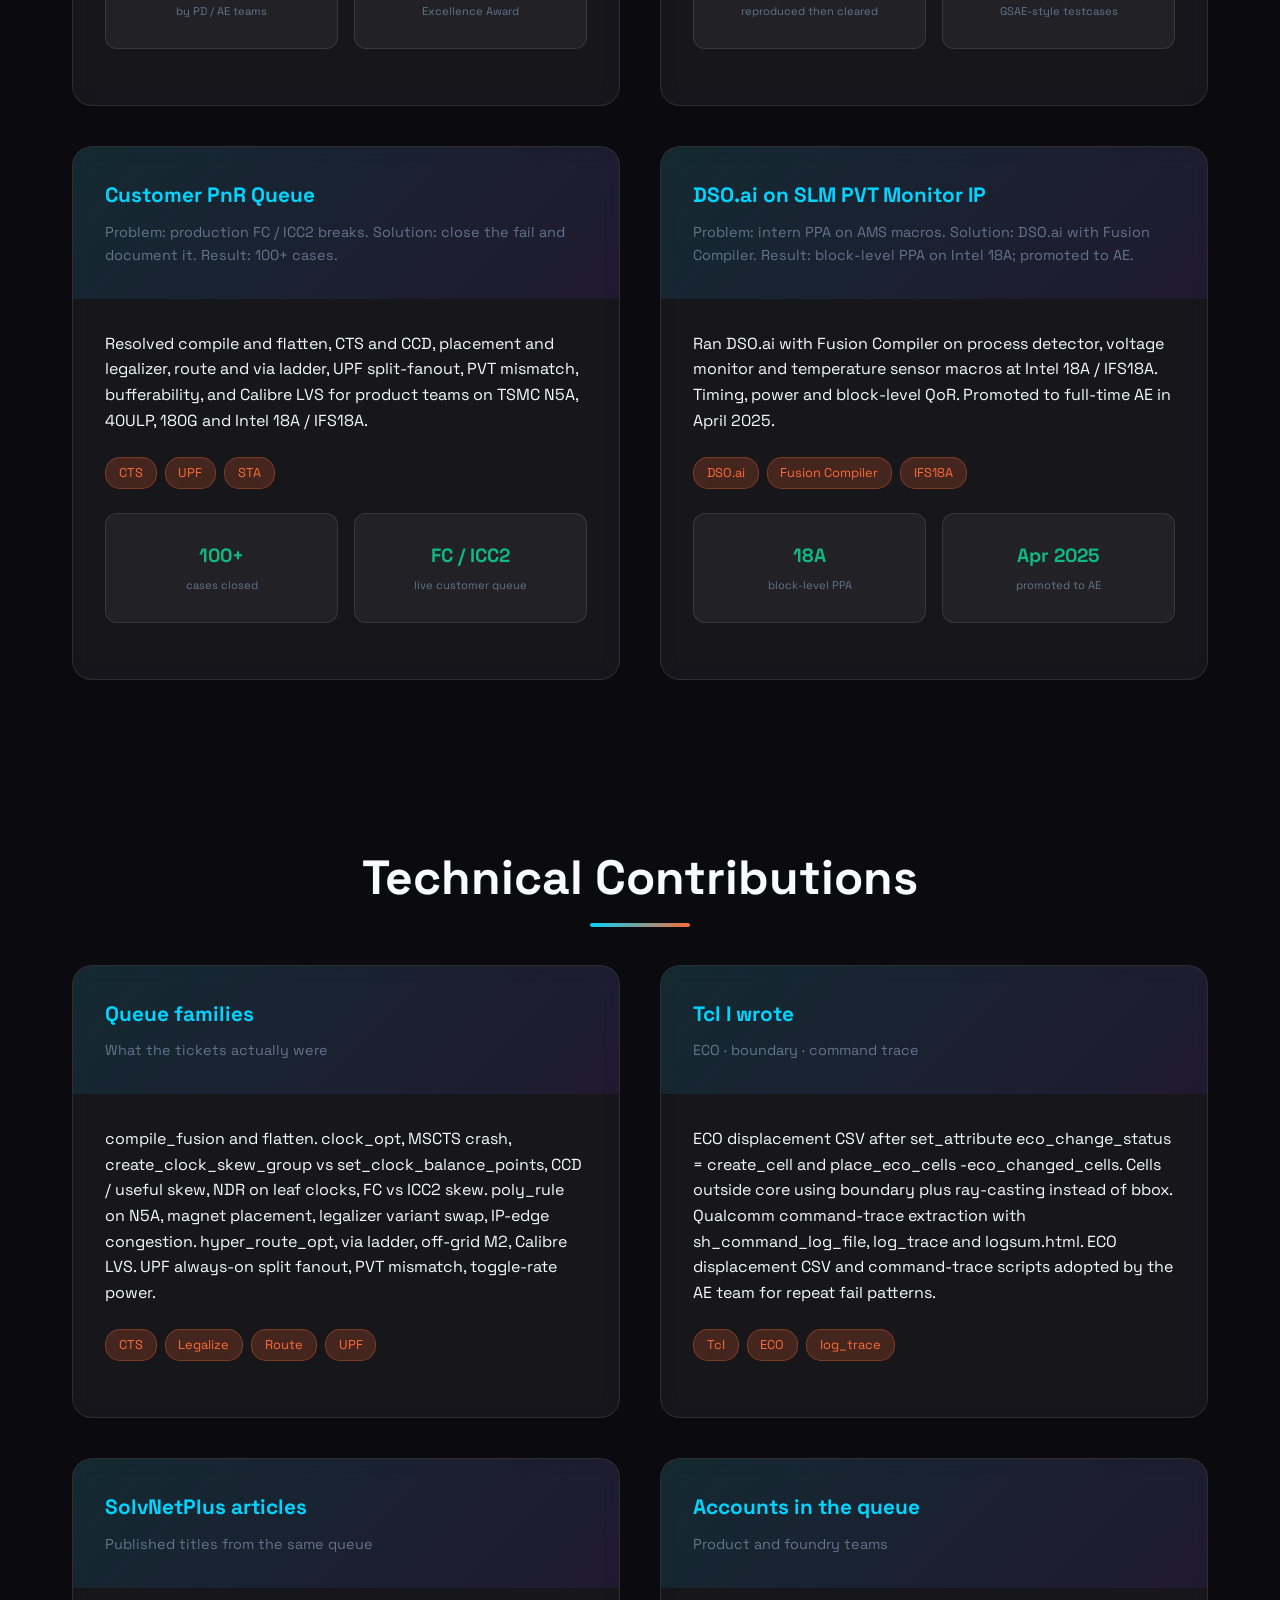
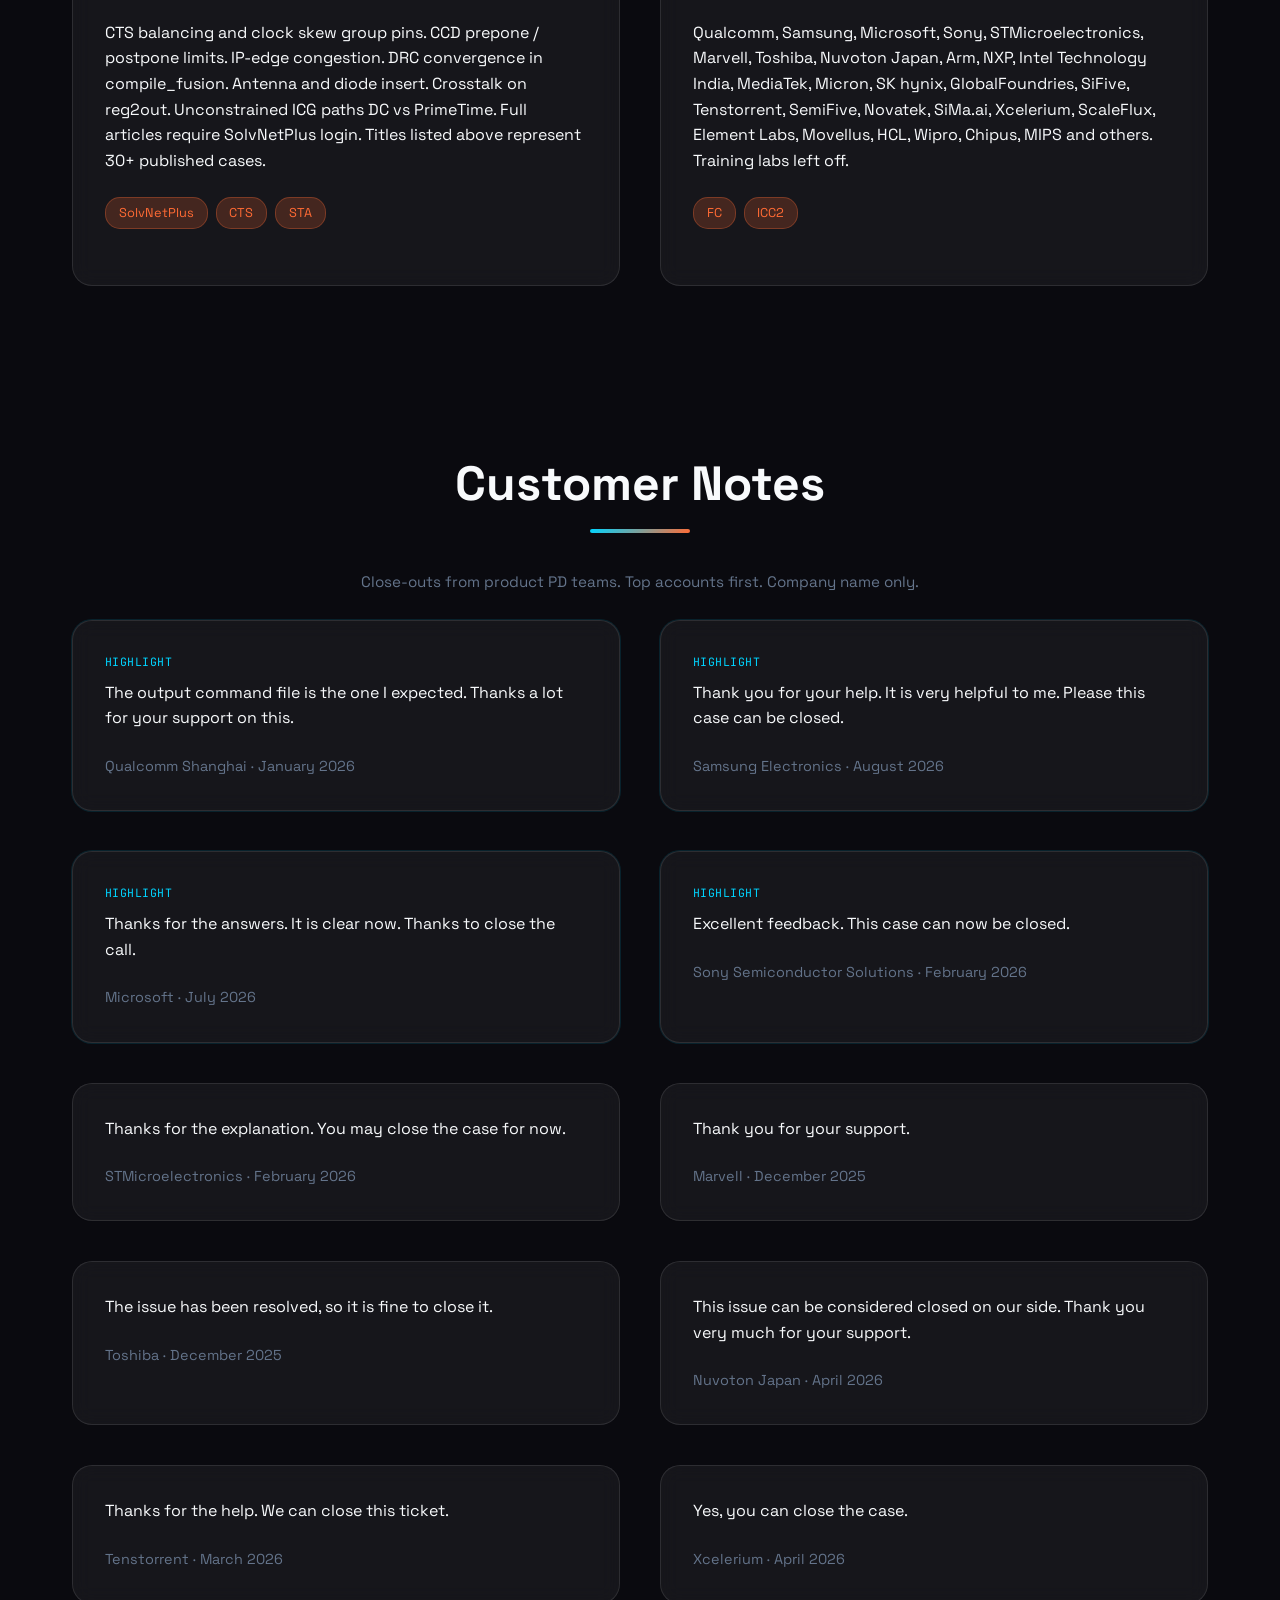
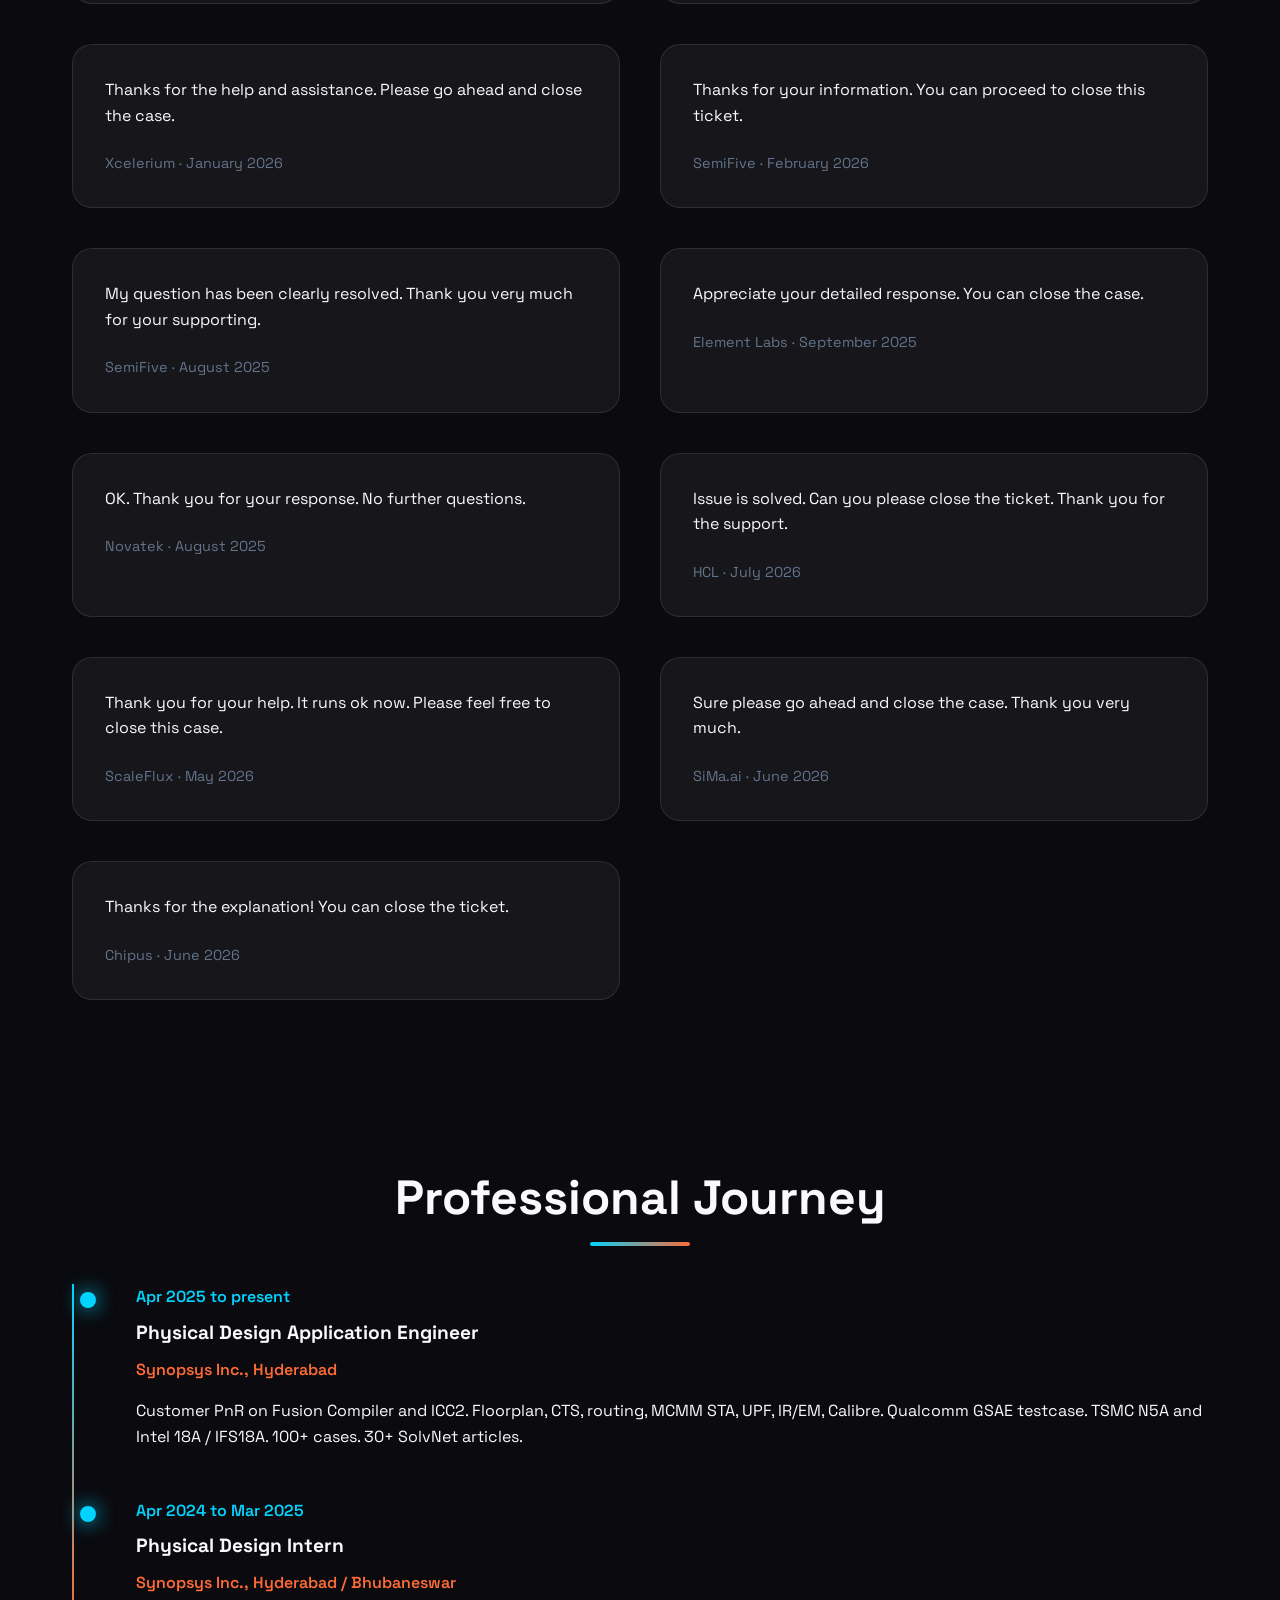
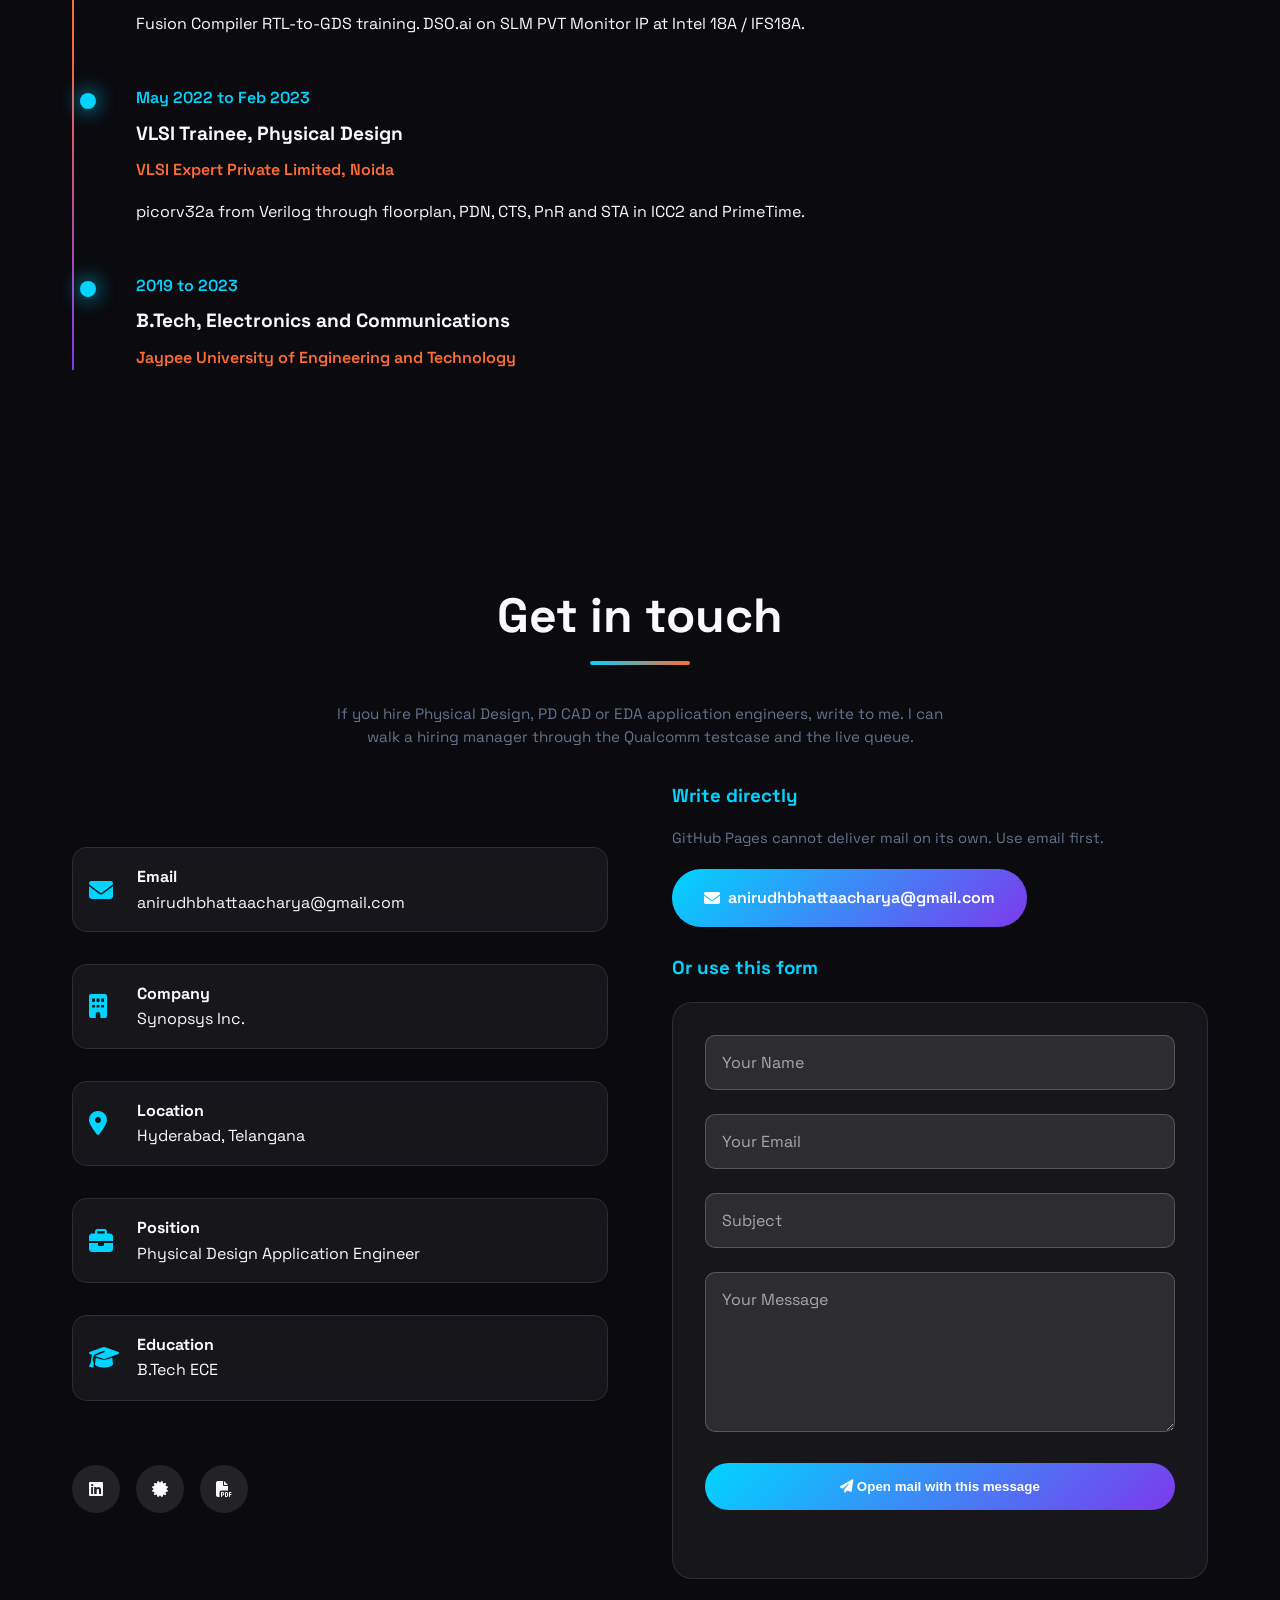
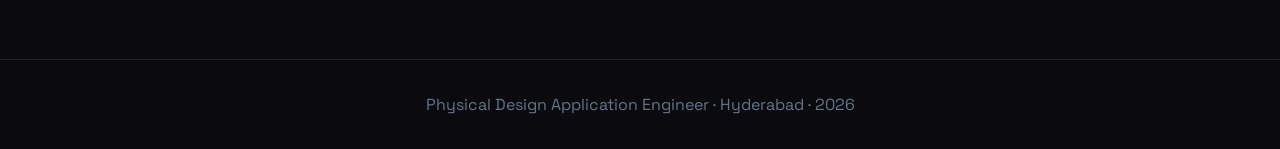
==== commit b3e2c796: "Add files via upload" ====
--- a/index.html
+++ b/index.html
@@ -971,7 +971,7 @@
                 <span>SiFive</span>
                 <span>GlobalFoundries</span>
             </div>
-            <p class="hero-target">Hiring for Physical Design AE, PD CAD or EDA support. Scroll or write directly.</p>
+            <p class="hero-target">Open to product PnR on a block or SoC team, and to Physical Design AE or PD CAD roles. Scroll or write directly.</p>
             <div class="cta-buttons">
                 <a href="#projects" class="btn btn-primary">See the work</a>
                 <a href="#publications" class="btn btn-secondary">Customer notes</a>
@@ -1027,16 +1027,27 @@
     </section>
     <section id="publications" class="section">
         <h2 class="section-title fade-in">Customer Notes</h2>
-        <p class="hero-hint fade-in" style="text-align:center;margin-bottom:1.6rem;">Close-outs from product PD teams at Qualcomm, Sony, Samsung and others. Strongest first.</p>
+        <p class="hero-hint fade-in" style="text-align:center;margin-bottom:1.6rem;">Close-outs from product PD teams. Top accounts first. Company name only.</p>
         <div class="projects-grid">
             <div class="project-card note-featured fade-in"><div class="project-content"><p class="note-kicker">Highlight</p><p class="project-description">The output command file is the one I expected. Thanks a lot for your support on this.</p><p class="project-subtitle">Qualcomm Shanghai · January 2026</p></div></div>
+            <div class="project-card note-featured fade-in"><div class="project-content"><p class="note-kicker">Highlight</p><p class="project-description">Thank you for your help. It is very helpful to me. Please this case can be closed.</p><p class="project-subtitle">Samsung Electronics · August 2026</p></div></div>
+            <div class="project-card note-featured fade-in"><div class="project-content"><p class="note-kicker">Highlight</p><p class="project-description">Thanks for the answers. It is clear now. Thanks to close the call.</p><p class="project-subtitle">Microsoft · July 2026</p></div></div>
             <div class="project-card note-featured fade-in"><div class="project-content"><p class="note-kicker">Highlight</p><p class="project-description">Excellent feedback. This case can now be closed.</p><p class="project-subtitle">Sony Semiconductor Solutions · February 2026</p></div></div>
-            <div class="project-card note-featured fade-in"><div class="project-content"><p class="note-kicker">Highlight</p><p class="project-description">Thank you for your help. It is very helpful to me. Please this case can be closed.</p><p class="project-subtitle">Samsung Electronics · August 2026</p></div></div>
-            <div class="project-card note-featured fade-in"><div class="project-content"><p class="note-kicker">Highlight</p><p class="project-description">Appreciate your detailed response. You can close the case.</p><p class="project-subtitle">Element Labs · September 2025</p></div></div>
-            <div class="project-card fade-in"><div class="project-content"><p class="project-description">Thanks for the answers. It is clear now. Thanks to close the call.</p><p class="project-subtitle">Microsoft · July 2026</p></div></div>
             <div class="project-card fade-in"><div class="project-content"><p class="project-description">Thanks for the explanation. You may close the case for now.</p><p class="project-subtitle">STMicroelectronics · February 2026</p></div></div>
+            <div class="project-card fade-in"><div class="project-content"><p class="project-description">Thank you for your support.</p><p class="project-subtitle">Marvell · December 2025</p></div></div>
+            <div class="project-card fade-in"><div class="project-content"><p class="project-description">The issue has been resolved, so it is fine to close it.</p><p class="project-subtitle">Toshiba · December 2025</p></div></div>
             <div class="project-card fade-in"><div class="project-content"><p class="project-description">This issue can be considered closed on our side. Thank you very much for your support.</p><p class="project-subtitle">Nuvoton Japan · April 2026</p></div></div>
+            <div class="project-card fade-in"><div class="project-content"><p class="project-description">Thanks for the help. We can close this ticket.</p><p class="project-subtitle">Tenstorrent · March 2026</p></div></div>
+            <div class="project-card fade-in"><div class="project-content"><p class="project-description">Yes, you can close the case.</p><p class="project-subtitle">Xcelerium · April 2026</p></div></div>
+            <div class="project-card fade-in"><div class="project-content"><p class="project-description">Thanks for the help and assistance. Please go ahead and close the case.</p><p class="project-subtitle">Xcelerium · January 2026</p></div></div>
+            <div class="project-card fade-in"><div class="project-content"><p class="project-description">Thanks for your information. You can proceed to close this ticket.</p><p class="project-subtitle">SemiFive · February 2026</p></div></div>
             <div class="project-card fade-in"><div class="project-content"><p class="project-description">My question has been clearly resolved. Thank you very much for your supporting.</p><p class="project-subtitle">SemiFive · August 2025</p></div></div>
+            <div class="project-card fade-in"><div class="project-content"><p class="project-description">Appreciate your detailed response. You can close the case.</p><p class="project-subtitle">Element Labs · September 2025</p></div></div>
+            <div class="project-card fade-in"><div class="project-content"><p class="project-description">OK. Thank you for your response. No further questions.</p><p class="project-subtitle">Novatek · August 2025</p></div></div>
+            <div class="project-card fade-in"><div class="project-content"><p class="project-description">Issue is solved. Can you please close the ticket. Thank you for the support.</p><p class="project-subtitle">HCL · July 2026</p></div></div>
+            <div class="project-card fade-in"><div class="project-content"><p class="project-description">Thank you for your help. It runs ok now. Please feel free to close this case.</p><p class="project-subtitle">ScaleFlux · May 2026</p></div></div>
+            <div class="project-card fade-in"><div class="project-content"><p class="project-description">Sure please go ahead and close the case. Thank you very much.</p><p class="project-subtitle">SiMa.ai · June 2026</p></div></div>
+            <div class="project-card fade-in"><div class="project-content"><p class="project-description">Thanks for the explanation! You can close the ticket.</p><p class="project-subtitle">Chipus · June 2026</p></div></div>
         </div>
     </section>
     <section id="experience" class="section">
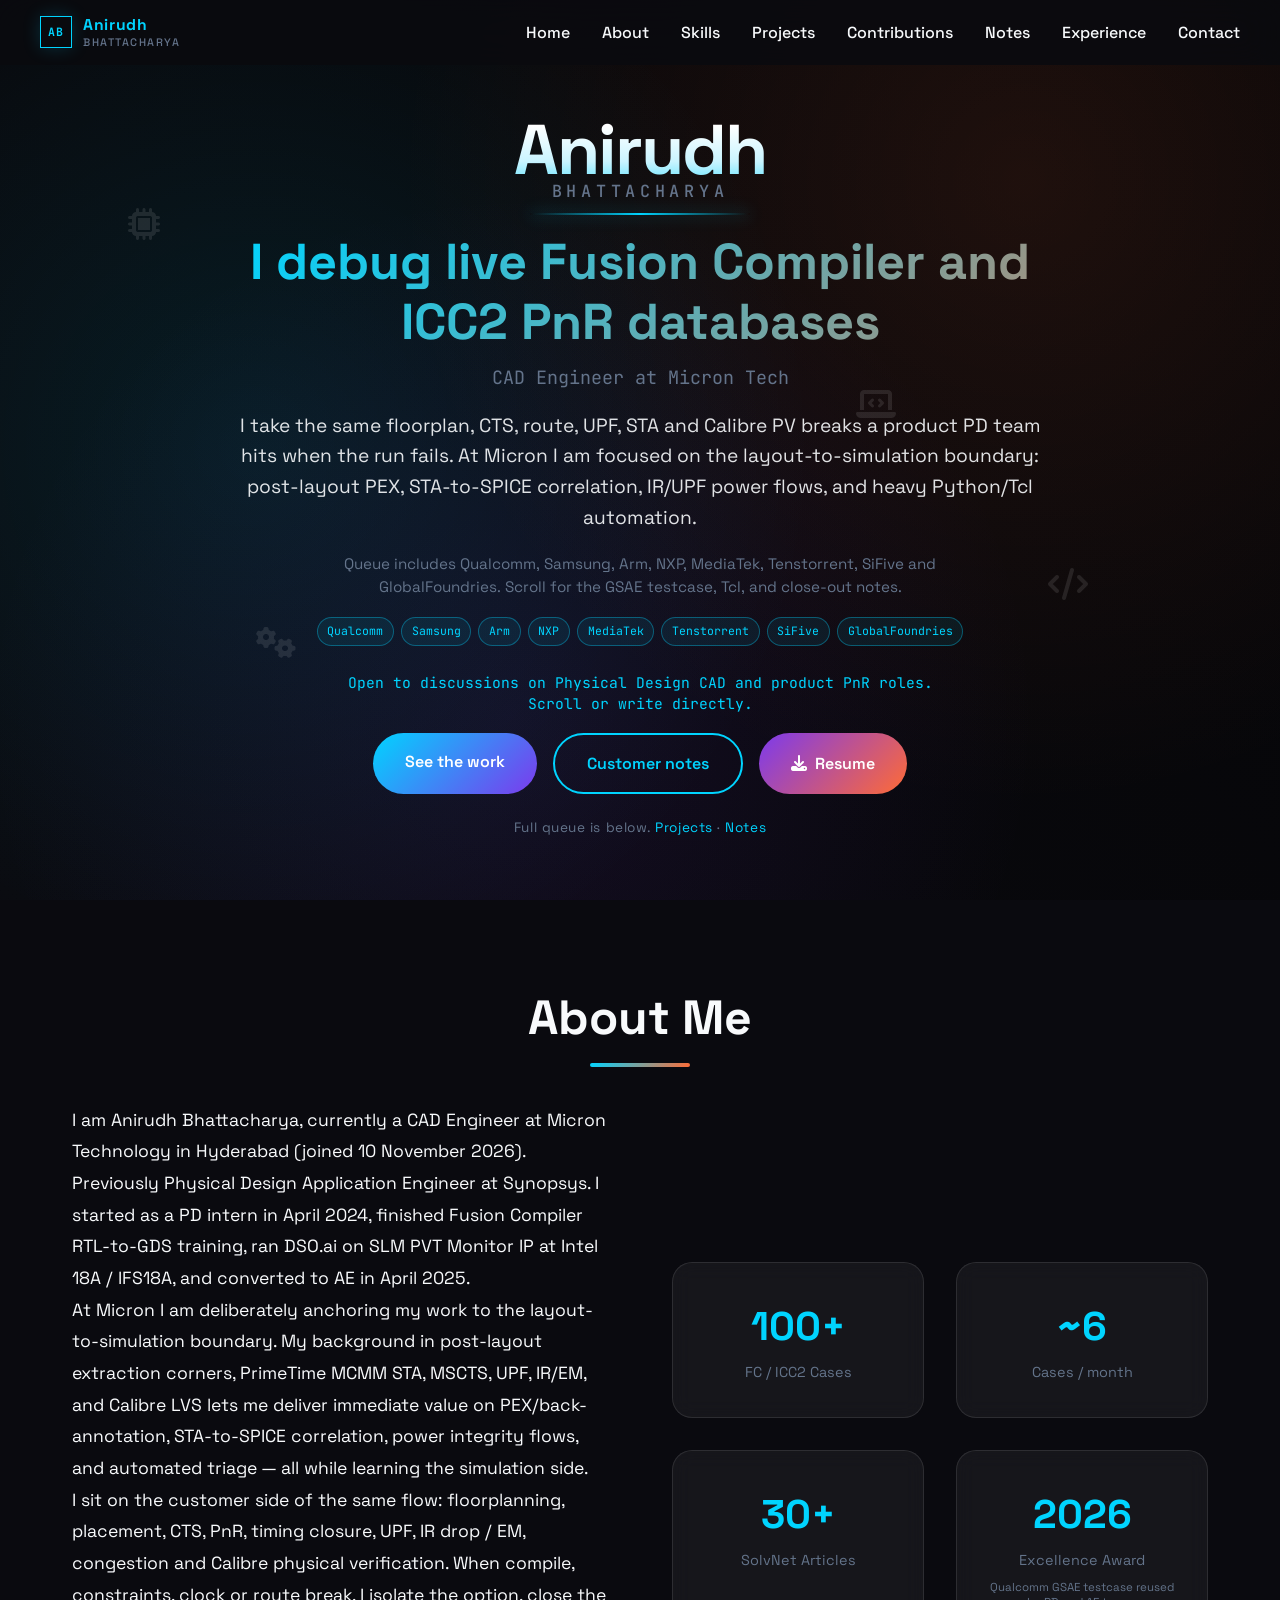
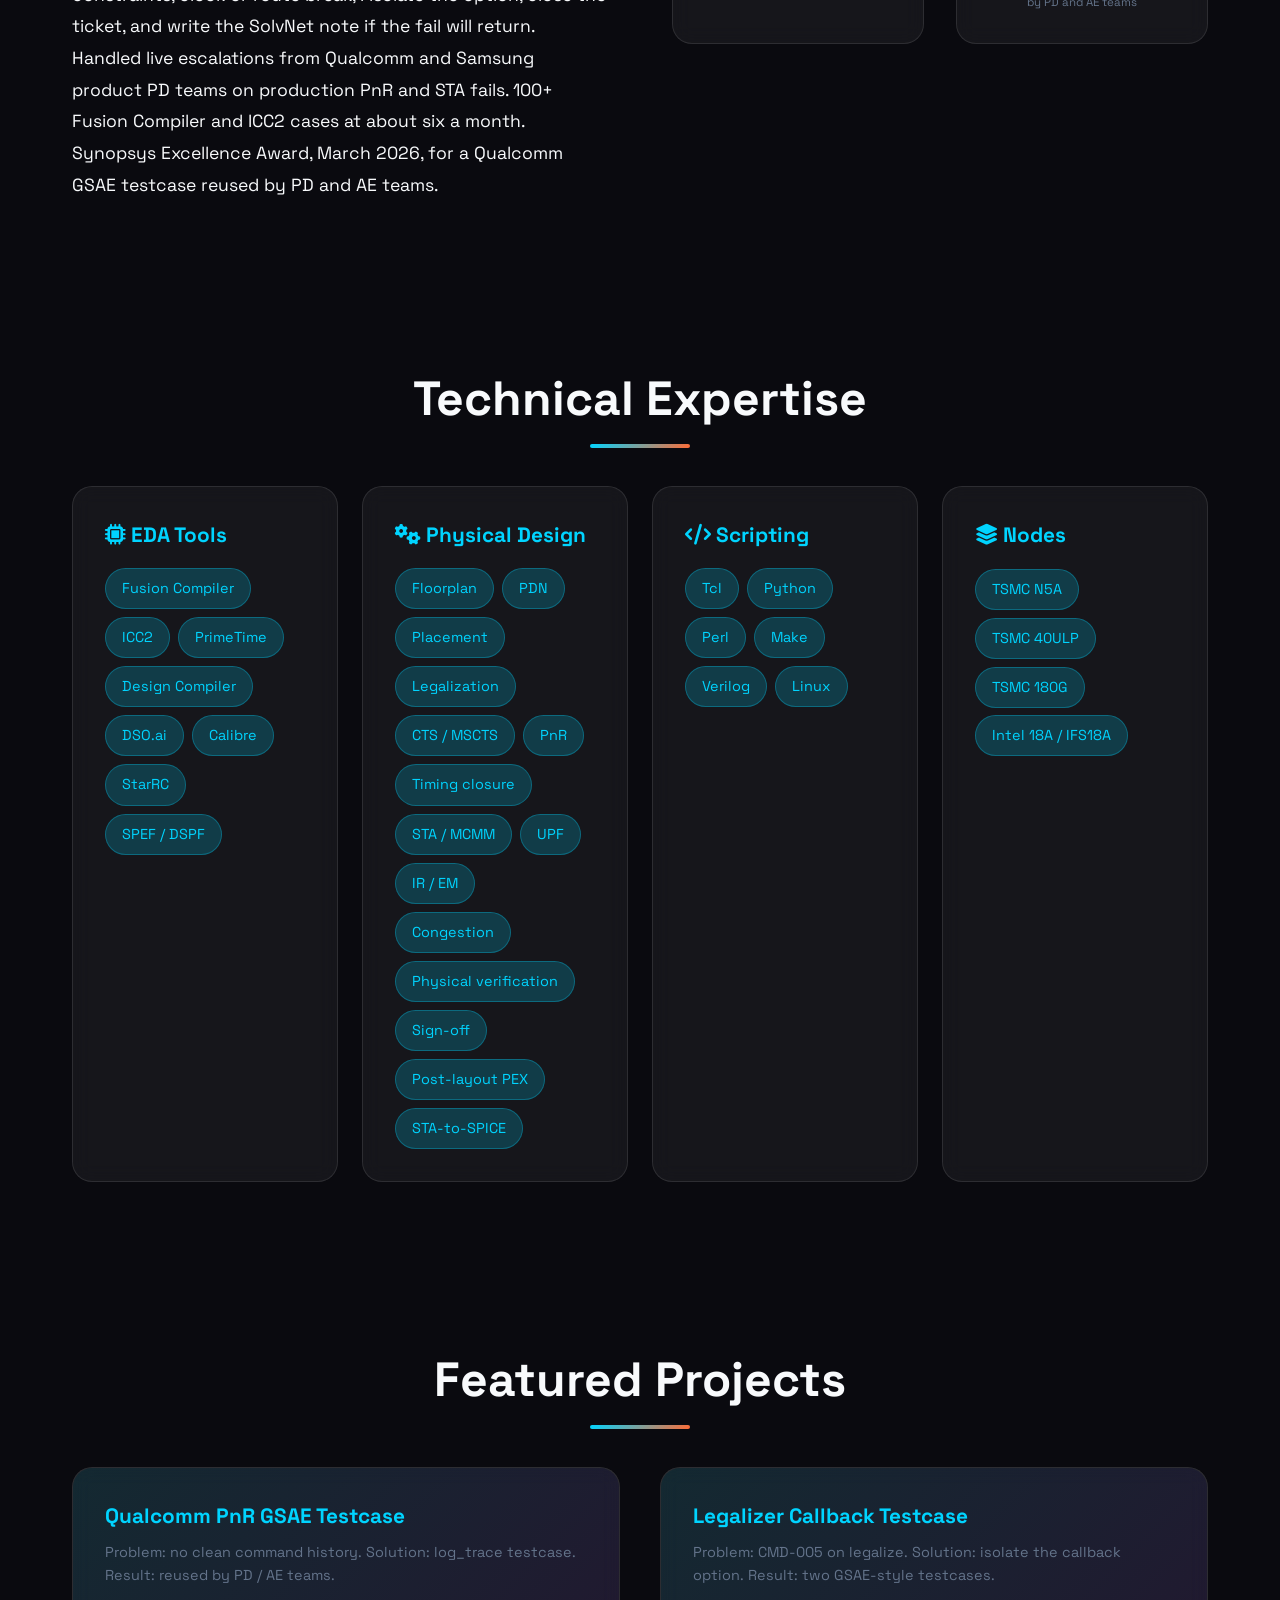
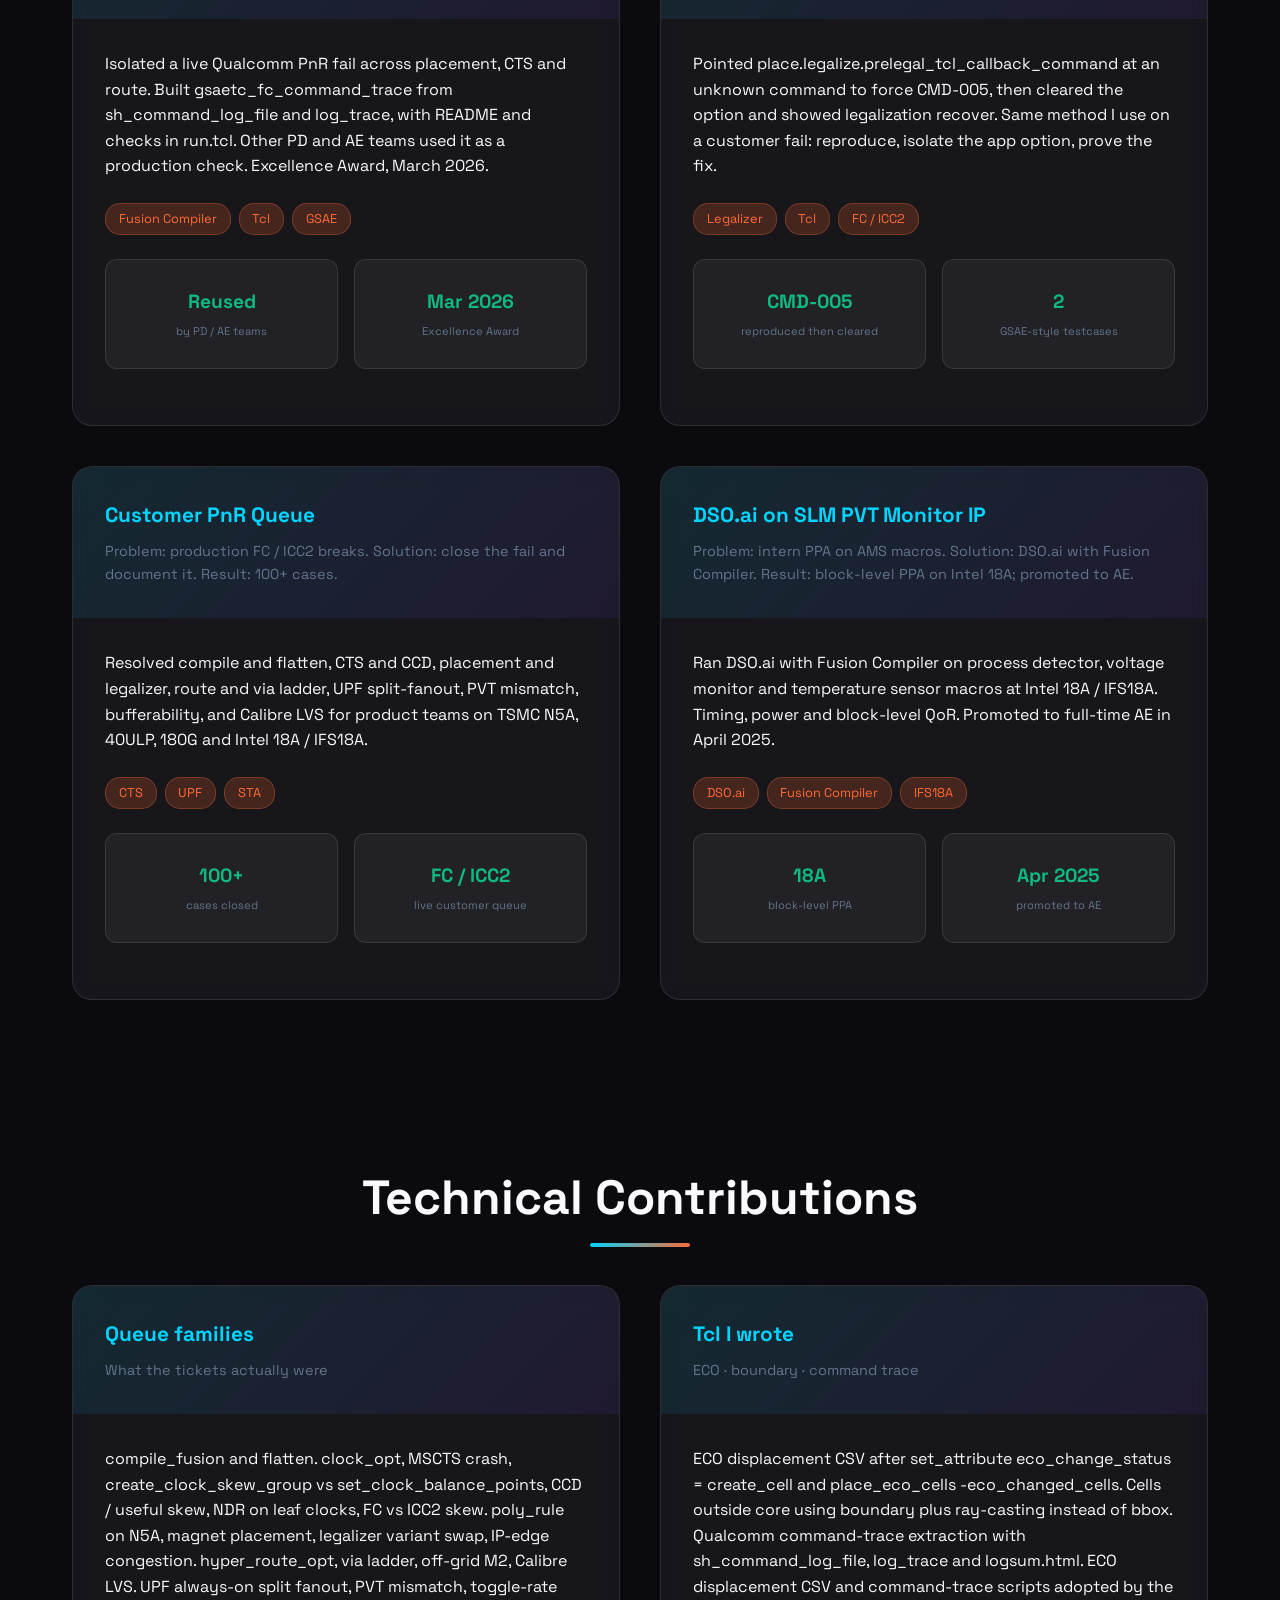
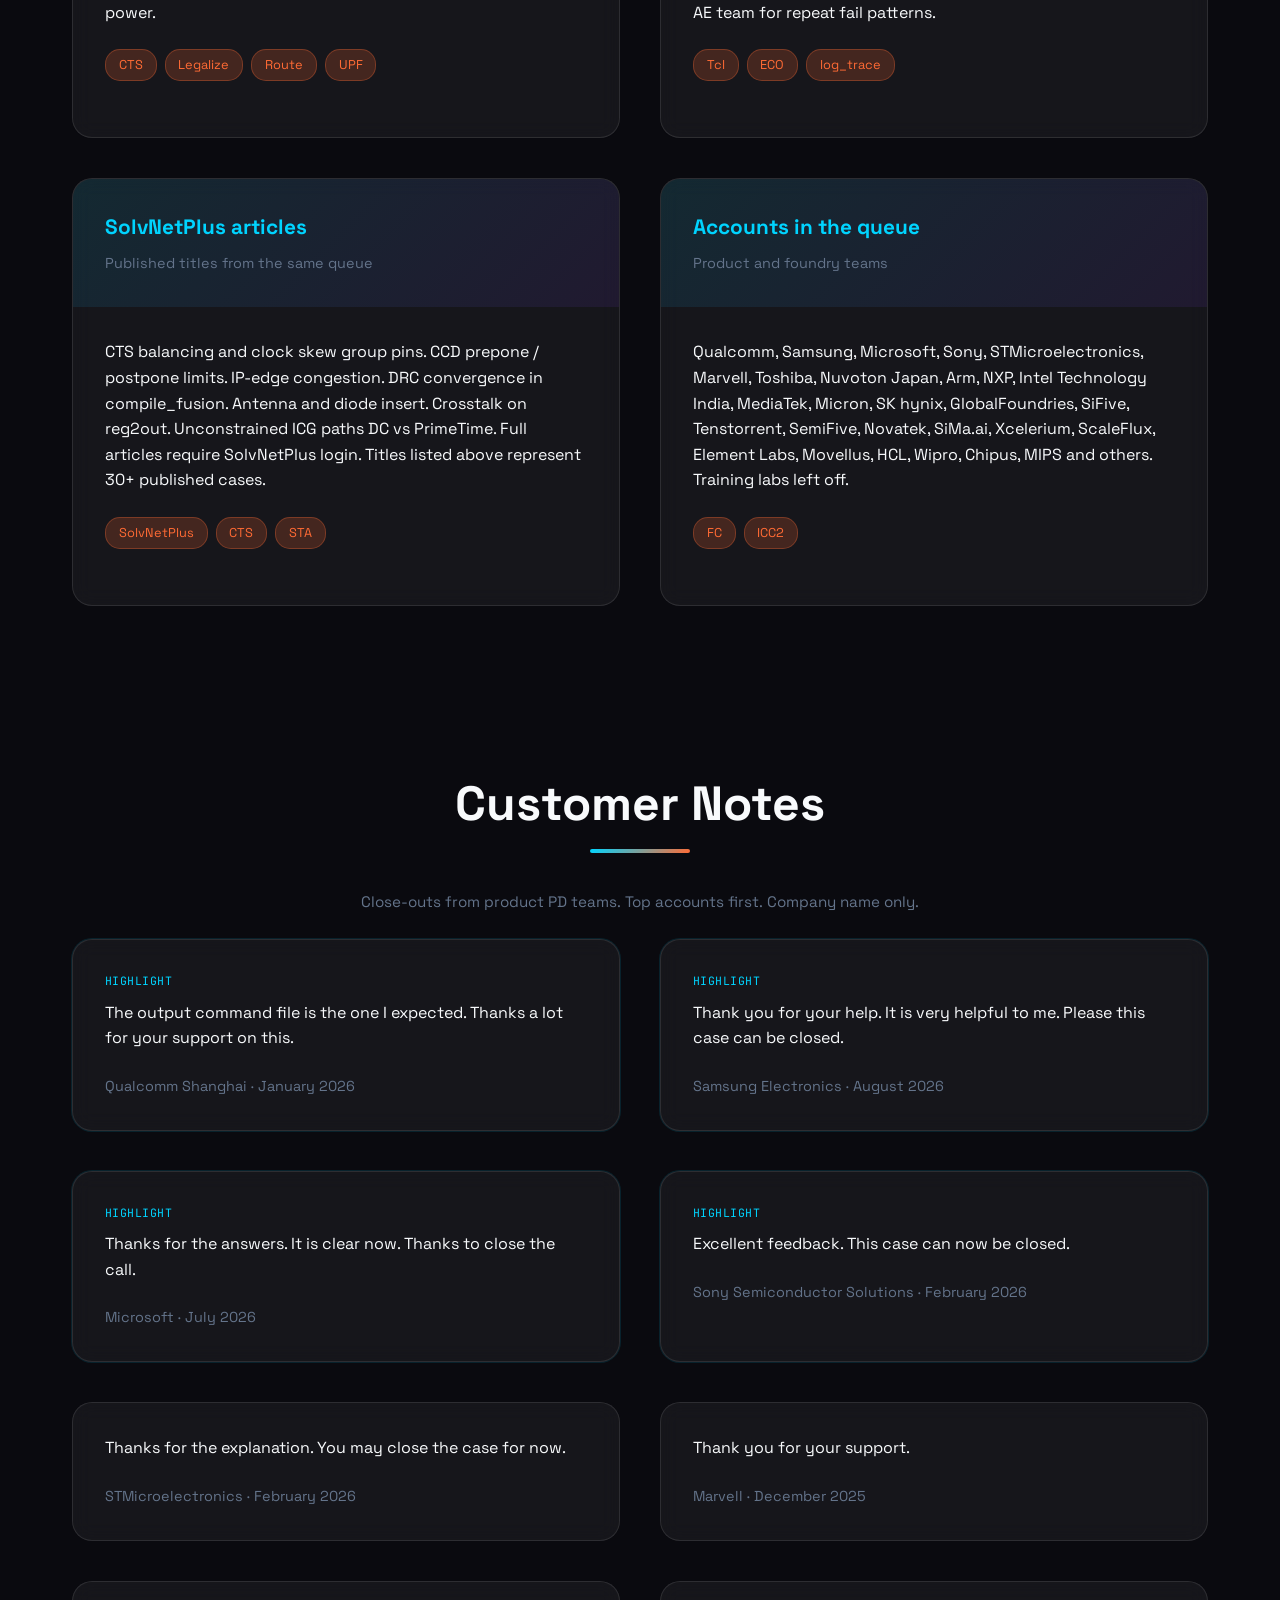
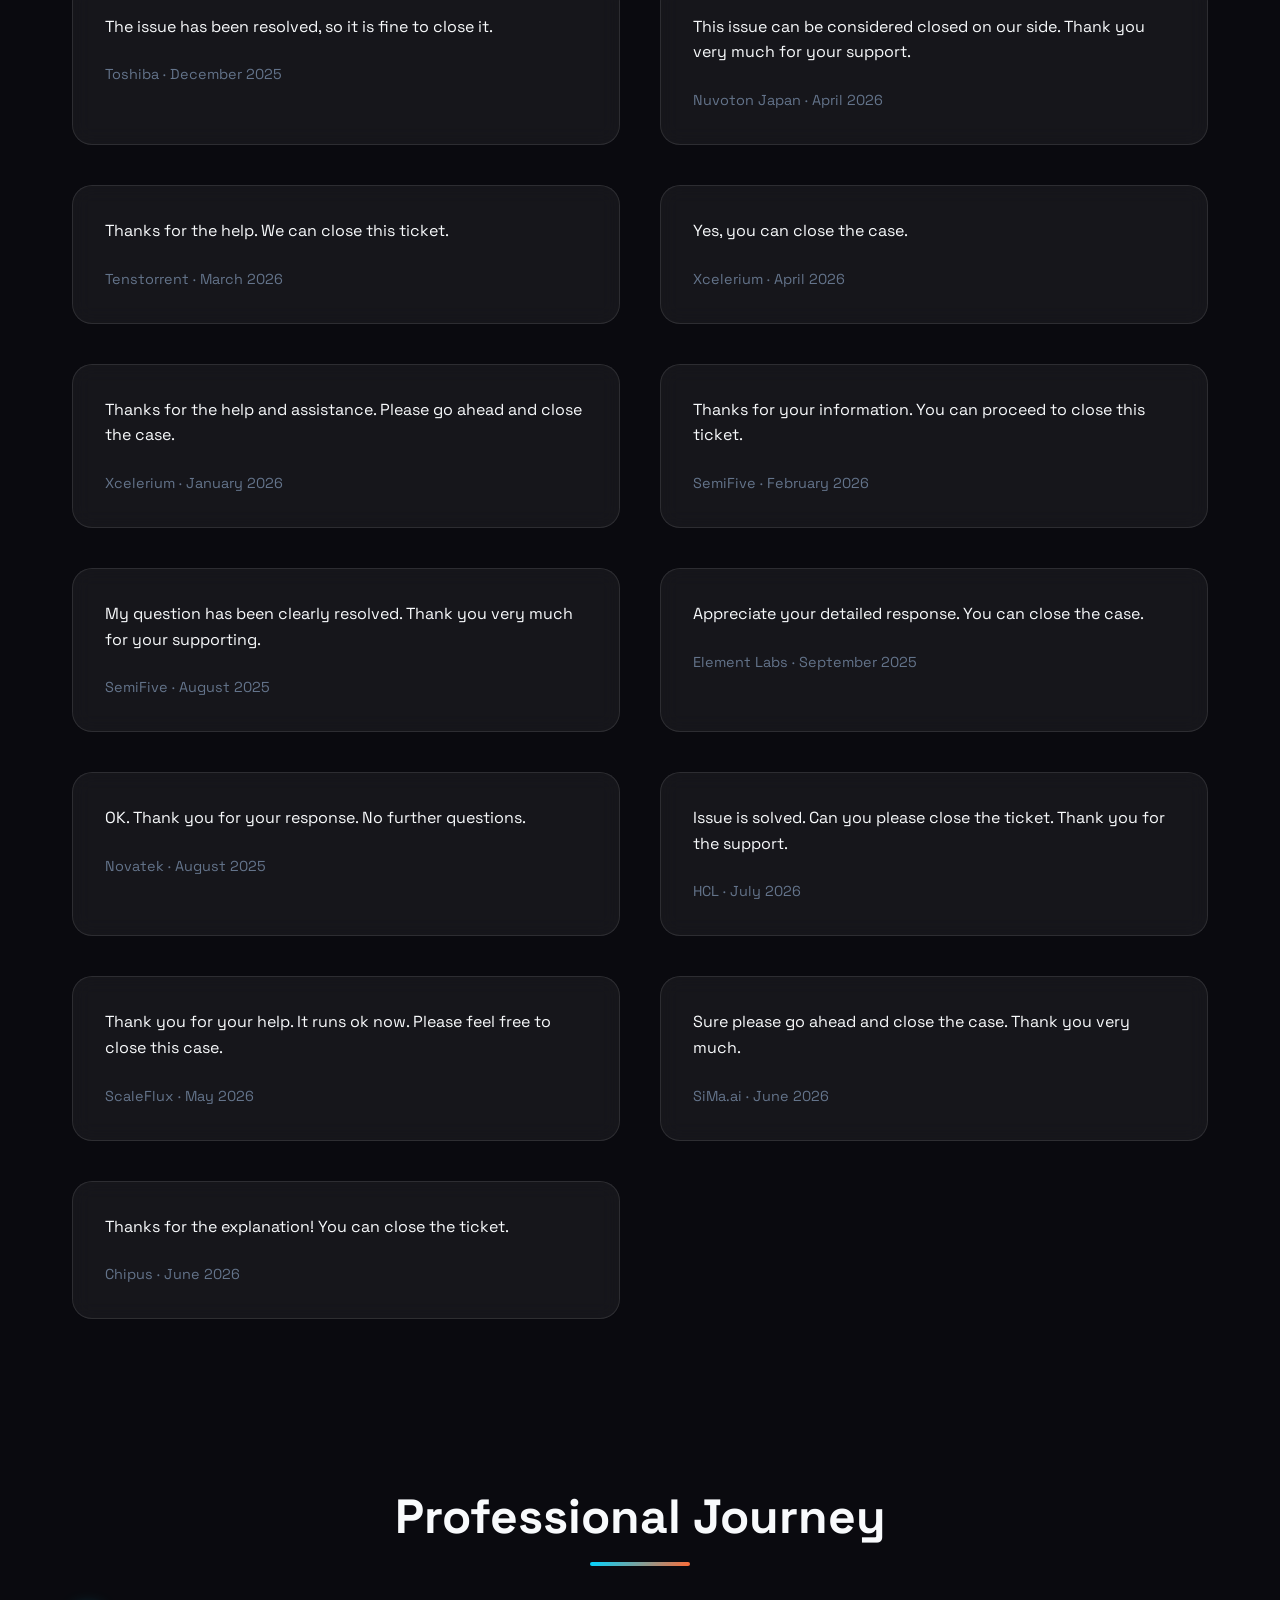
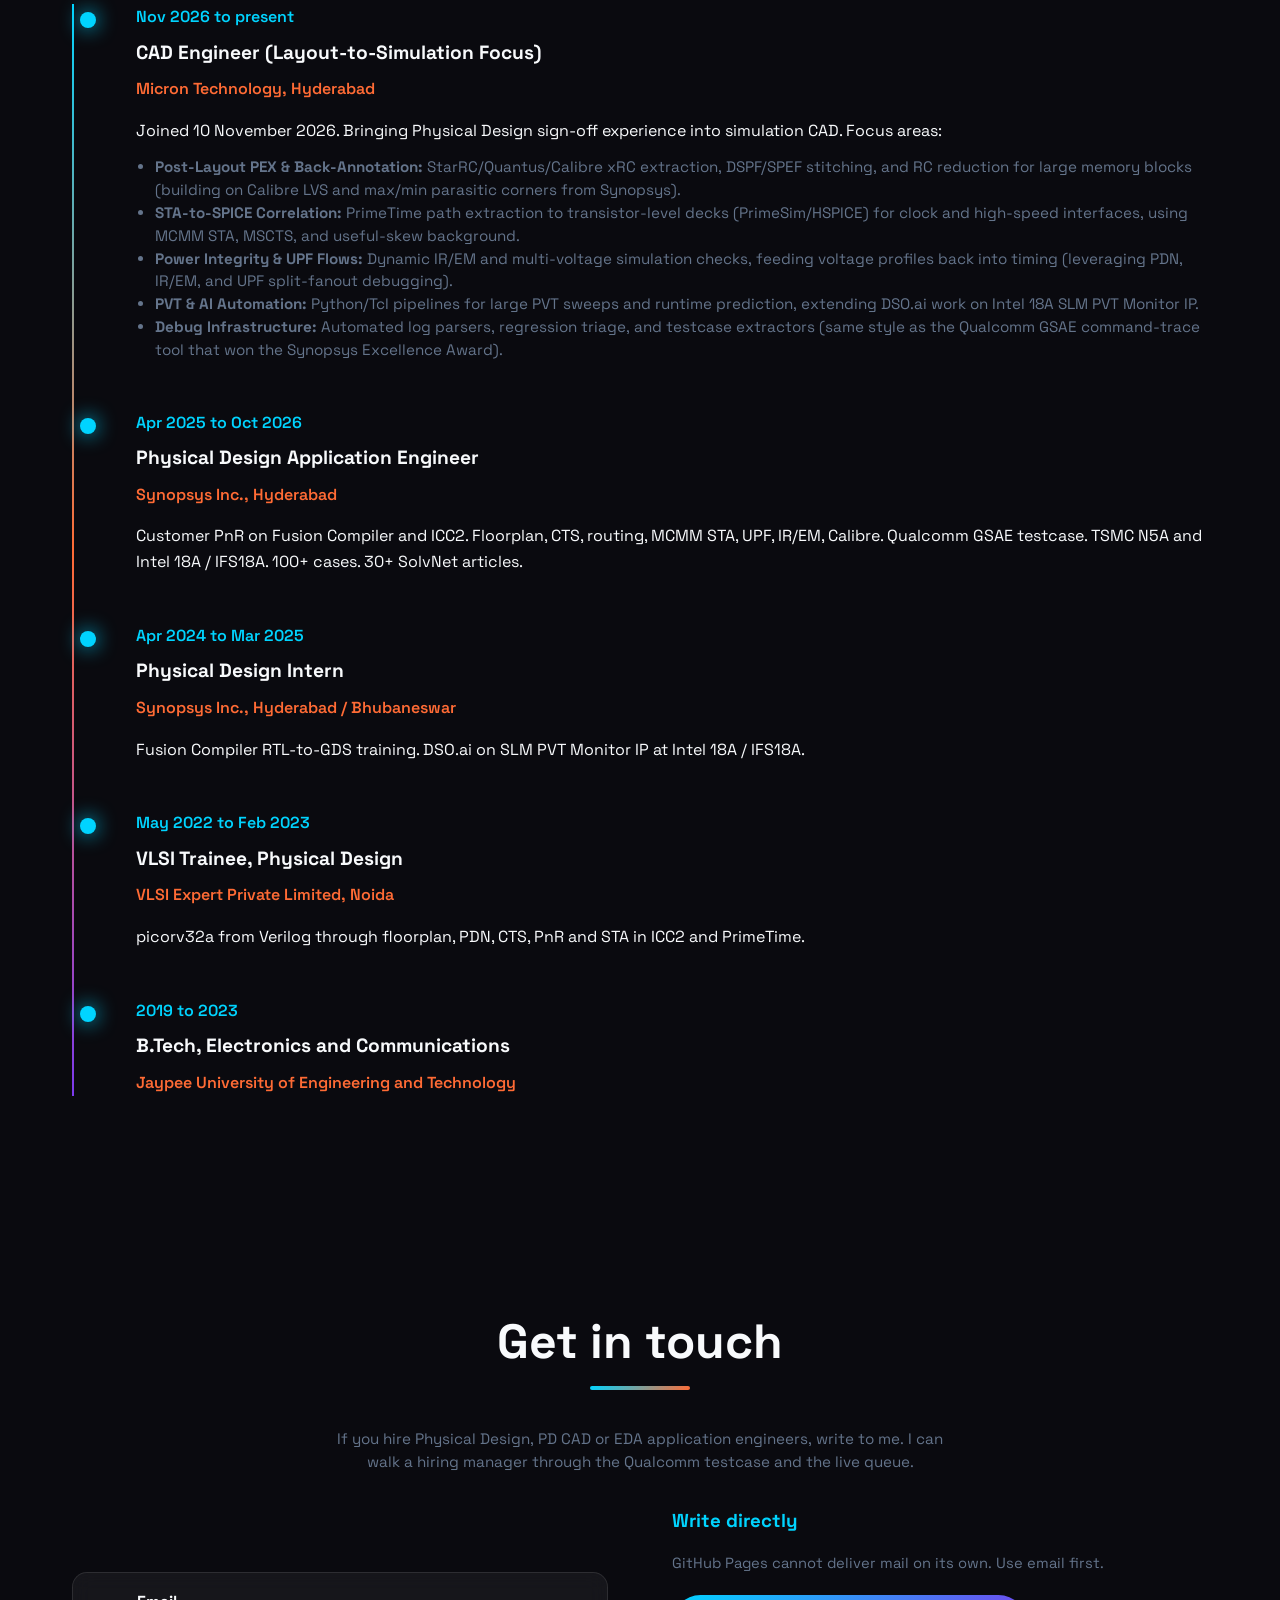
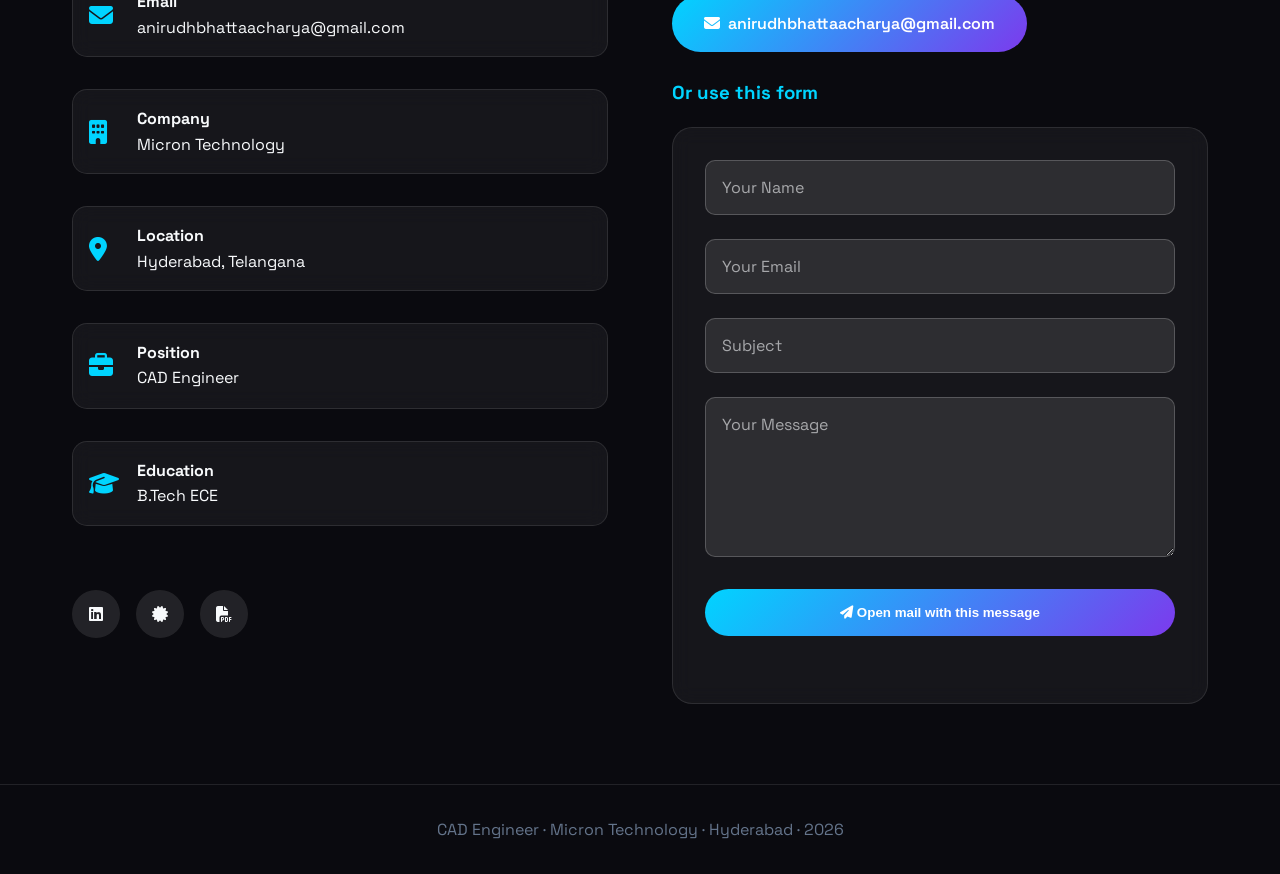
==== commit 15ca40d9: "Add files via upload" ====
--- a/index.html
+++ b/index.html
@@ -3,7 +3,7 @@
 <head>
     <meta charset="UTF-8">
     <meta name="viewport" content="width=device-width, initial-scale=1.0">
-    <title>Physical Design Application Engineer | Fusion Compiler / ICC2</title>
+    <title>CAD Engineer | Micron Technology | Ex-PD AE at Synopsys</title>
     <link href="https://fonts.googleapis.com/css2?family=JetBrains+Mono:wght@300;400;600;700&family=Space+Grotesk:wght@300;400;500;600;700&display=swap" rel="stylesheet">
     <link rel="stylesheet" href="https://cdnjs.cloudflare.com/ajax/libs/font-awesome/6.4.0/css/all.min.css">
     <style>
@@ -956,9 +956,9 @@
                 <span class="name-rule"></span>
             </div>
             <h1 class="hero-title">I debug live Fusion Compiler and ICC2 PnR databases</h1>
-            <p class="hero-subtitle">Application Engineer, Physical Design. Fusion Compiler / ICC2. PD CAD.</p>
+            <p class="hero-subtitle">CAD Engineer at Micron Technology, Hyderabad. Bridging Physical Design and simulation flows. Previously Physical Design Application Engineer at Synopsys (Fusion Compiler / ICC2).</p>
             <p class="hero-description">
-                I take the same floorplan, CTS, route, UPF, STA and Calibre PV breaks a product PD team hits when the run fails. One Qualcomm PnR fail became a GSAE testcase other teams reused.
+                I take the same floorplan, CTS, route, UPF, STA and Calibre PV breaks a product PD team hits when the run fails. At Micron I am focused on the layout-to-simulation boundary: post-layout PEX, STA-to-SPICE correlation, IR/UPF power flows, and heavy Python/Tcl automation.
             </p>
             <p class="hero-hint">Queue includes Qualcomm, Samsung, Arm, NXP, MediaTek, Tenstorrent, SiFive and GlobalFoundries. Scroll for the GSAE testcase, Tcl, and close-out notes.</p>
             <div class="hero-pills">
@@ -971,7 +971,7 @@
                 <span>SiFive</span>
                 <span>GlobalFoundries</span>
             </div>
-            <p class="hero-target">Open to product PnR on a block or SoC team, and to Physical Design AE or PD CAD roles. Scroll or write directly.</p>
+            <p class="hero-target">Open to discussions on Physical Design CAD and product PnR roles. Scroll or write directly.</p>
             <div class="cta-buttons">
                 <a href="#projects" class="btn btn-primary">See the work</a>
                 <a href="#publications" class="btn btn-secondary">Customer notes</a>
@@ -986,7 +986,8 @@
         <h2 class="section-title fade-in">About Me</h2>
         <div class="about-grid">
             <div class="about-text fade-in">
-                <p>I am Anirudh Bhattacharya, a Physical Design Application Engineer at Synopsys in Hyderabad. I started as a PD intern in April 2024, finished Fusion Compiler RTL-to-GDS training, ran DSO.ai on SLM PVT Monitor IP at Intel 18A / IFS18A, and converted to AE in April 2025.</p>
+                <p>I am Anirudh Bhattacharya, currently a CAD Engineer at Micron Technology in Hyderabad (joined 10 November 2026). Previously Physical Design Application Engineer at Synopsys. I started as a PD intern in April 2024, finished Fusion Compiler RTL-to-GDS training, ran DSO.ai on SLM PVT Monitor IP at Intel 18A / IFS18A, and converted to AE in April 2025.</p>
+                <p>At Micron I am deliberately anchoring my work to the layout-to-simulation boundary. My background in post-layout extraction corners, PrimeTime MCMM STA, MSCTS, UPF, IR/EM, and Calibre LVS lets me deliver immediate value on PEX/back-annotation, STA-to-SPICE correlation, power integrity flows, and automated triage — all while learning the simulation side.</p>
                 <p>I sit on the customer side of the same flow: floorplanning, placement, CTS, PnR, timing closure, UPF, IR drop / EM, congestion and Calibre physical verification. When compile, constraints, clock or route break, I isolate the option, close the ticket, and write the SolvNet note if the fail will return.</p>
                 <p>Handled live escalations from Qualcomm and Samsung product PD teams on production PnR and STA fails. 100+ Fusion Compiler and ICC2 cases at about six a month. Synopsys Excellence Award, March 2026, for a Qualcomm GSAE testcase reused by PD and AE teams.</p>
             </div>
@@ -1001,8 +1002,8 @@
     <section id="skills" class="section">
         <h2 class="section-title fade-in">Technical Expertise</h2>
         <div class="skills-grid">
-            <div class="skill-category fade-in"><h3><i class="fas fa-microchip"></i> EDA Tools</h3><div class="skill-tags"><span class="skill-tag">Fusion Compiler</span><span class="skill-tag">ICC2</span><span class="skill-tag">PrimeTime</span><span class="skill-tag">Design Compiler</span><span class="skill-tag">DSO.ai</span><span class="skill-tag">Calibre</span></div></div>
-            <div class="skill-category fade-in"><h3><i class="fas fa-cogs"></i> Physical Design</h3><div class="skill-tags"><span class="skill-tag">Floorplan</span><span class="skill-tag">PDN</span><span class="skill-tag">Placement</span><span class="skill-tag">Legalization</span><span class="skill-tag">CTS / MSCTS</span><span class="skill-tag">PnR</span><span class="skill-tag">Timing closure</span><span class="skill-tag">STA / MCMM</span><span class="skill-tag">UPF</span><span class="skill-tag">IR / EM</span><span class="skill-tag">Congestion</span><span class="skill-tag">Physical verification</span><span class="skill-tag">Sign-off</span></div></div>
+            <div class="skill-category fade-in"><h3><i class="fas fa-microchip"></i> EDA Tools</h3><div class="skill-tags"><span class="skill-tag">Fusion Compiler</span><span class="skill-tag">ICC2</span><span class="skill-tag">PrimeTime</span><span class="skill-tag">Design Compiler</span><span class="skill-tag">DSO.ai</span><span class="skill-tag">Calibre</span><span class="skill-tag">StarRC</span><span class="skill-tag">SPEF / DSPF</span></div></div>
+            <div class="skill-category fade-in"><h3><i class="fas fa-cogs"></i> Physical Design</h3><div class="skill-tags"><span class="skill-tag">Floorplan</span><span class="skill-tag">PDN</span><span class="skill-tag">Placement</span><span class="skill-tag">Legalization</span><span class="skill-tag">CTS / MSCTS</span><span class="skill-tag">PnR</span><span class="skill-tag">Timing closure</span><span class="skill-tag">STA / MCMM</span><span class="skill-tag">UPF</span><span class="skill-tag">IR / EM</span><span class="skill-tag">Congestion</span><span class="skill-tag">Physical verification</span><span class="skill-tag">Sign-off</span><span class="skill-tag">Post-layout PEX</span><span class="skill-tag">STA-to-SPICE</span></div></div>
             <div class="skill-category fade-in"><h3><i class="fas fa-code"></i> Scripting</h3><div class="skill-tags"><span class="skill-tag">Tcl</span><span class="skill-tag">Python</span><span class="skill-tag">Perl</span><span class="skill-tag">Make</span><span class="skill-tag">Verilog</span><span class="skill-tag">Linux</span></div></div>
             <div class="skill-category fade-in"><h3><i class="fas fa-layer-group"></i> Nodes</h3><div class="skill-tags"><span class="skill-tag">TSMC N5A</span><span class="skill-tag">TSMC 40ULP</span><span class="skill-tag">TSMC 180G</span><span class="skill-tag">Intel 18A / IFS18A</span></div></div>
         </div>
@@ -1053,7 +1054,16 @@
     <section id="experience" class="section">
         <h2 class="section-title fade-in">Professional Journey</h2>
         <div class="timeline fade-in">
-            <div class="timeline-item"><div class="timeline-date">Apr 2025 to present</div><h3 class="timeline-title">Physical Design Application Engineer</h3><div class="timeline-company">Synopsys Inc., Hyderabad</div><p>Customer PnR on Fusion Compiler and ICC2. Floorplan, CTS, routing, MCMM STA, UPF, IR/EM, Calibre. Qualcomm GSAE testcase. TSMC N5A and Intel 18A / IFS18A. 100+ cases. 30+ SolvNet articles.</p></div>
+            <div class="timeline-item"><div class="timeline-date">Nov 2026 to present</div><h3 class="timeline-title">CAD Engineer (Layout-to-Simulation Focus)</h3><div class="timeline-company">Micron Technology, Hyderabad</div><p>Joined 10 November 2026. Bringing Physical Design sign-off experience into simulation CAD. Focus areas:</p>
+                <ul style="margin: 0.8rem 0 0 1.2rem; color: var(--gray); font-size: 0.95rem; line-height: 1.5;">
+                    <li><strong>Post-Layout PEX & Back-Annotation:</strong> StarRC/Quantus/Calibre xRC extraction, DSPF/SPEF stitching, and RC reduction for large memory blocks (building on Calibre LVS and max/min parasitic corners from Synopsys).</li>
+                    <li><strong>STA-to-SPICE Correlation:</strong> PrimeTime path extraction to transistor-level decks (PrimeSim/HSPICE) for clock and high-speed interfaces, using MCMM STA, MSCTS, and useful-skew background.</li>
+                    <li><strong>Power Integrity & UPF Flows:</strong> Dynamic IR/EM and multi-voltage simulation checks, feeding voltage profiles back into timing (leveraging PDN, IR/EM, and UPF split-fanout debugging).</li>
+                    <li><strong>PVT & AI Automation:</strong> Python/Tcl pipelines for large PVT sweeps and runtime prediction, extending DSO.ai work on Intel 18A SLM PVT Monitor IP.</li>
+                    <li><strong>Debug Infrastructure:</strong> Automated log parsers, regression triage, and testcase extractors (same style as the Qualcomm GSAE command-trace tool that won the Synopsys Excellence Award).</li>
+                </ul>
+            </div>
+            <div class="timeline-item"><div class="timeline-date">Apr 2025 to Oct 2026</div><h3 class="timeline-title">Physical Design Application Engineer</h3><div class="timeline-company">Synopsys Inc., Hyderabad</div><p>Customer PnR on Fusion Compiler and ICC2. Floorplan, CTS, routing, MCMM STA, UPF, IR/EM, Calibre. Qualcomm GSAE testcase. TSMC N5A and Intel 18A / IFS18A. 100+ cases. 30+ SolvNet articles.</p></div>
             <div class="timeline-item"><div class="timeline-date">Apr 2024 to Mar 2025</div><h3 class="timeline-title">Physical Design Intern</h3><div class="timeline-company">Synopsys Inc., Hyderabad / Bhubaneswar</div><p>Fusion Compiler RTL-to-GDS training. DSO.ai on SLM PVT Monitor IP at Intel 18A / IFS18A.</p></div>
             <div class="timeline-item"><div class="timeline-date">May 2022 to Feb 2023</div><h3 class="timeline-title">VLSI Trainee, Physical Design</h3><div class="timeline-company">VLSI Expert Private Limited, Noida</div><p>picorv32a from Verilog through floorplan, PDN, CTS, PnR and STA in ICC2 and PrimeTime.</p></div>
             <div class="timeline-item"><div class="timeline-date">2019 to 2023</div><h3 class="timeline-title">B.Tech, Electronics and Communications</h3><div class="timeline-company">Jaypee University of Engineering and Technology</div></div>
@@ -1065,9 +1075,9 @@
         <div class="contact-grid">
             <div class="contact-info fade-in">
                 <div class="contact-item"><i class="fas fa-envelope contact-icon"></i><div><h4>Email</h4><p>anirudhbhattaacharya@gmail.com</p></div></div>
-                <div class="contact-item"><i class="fas fa-building contact-icon"></i><div><h4>Company</h4><p>Synopsys Inc.</p></div></div>
+                <div class="contact-item"><i class="fas fa-building contact-icon"></i><div><h4>Company</h4><p>Micron Technology</p></div></div>
                 <div class="contact-item"><i class="fas fa-map-marker-alt contact-icon"></i><div><h4>Location</h4><p>Hyderabad, Telangana</p></div></div>
-                <div class="contact-item"><i class="fas fa-briefcase contact-icon"></i><div><h4>Position</h4><p>Physical Design Application Engineer</p></div></div>
+                <div class="contact-item"><i class="fas fa-briefcase contact-icon"></i><div><h4>Position</h4><p>CAD Engineer</p></div></div>
                 <div class="contact-item"><i class="fas fa-graduation-cap contact-icon"></i><div><h4>Education</h4><p>B.Tech ECE</p></div></div>
                 <div class="social-links">
                     <a href="https://linkedin.com/in/anirudhbhattacharya" class="social-link" target="_blank" rel="noopener"><i class="fab fa-linkedin"></i></a>
@@ -1096,7 +1106,7 @@
             </div>
         </div>
     </section>
-    <footer style="text-align:center;padding:2rem;color:var(--gray);border-top:1px solid rgba(255,255,255,.1);">Physical Design Application Engineer · Hyderabad · 2026</footer>
+    <footer style="text-align:center;padding:2rem;color:var(--gray);border-top:1px solid rgba(255,255,255,.1);">CAD Engineer · Micron Technology · Hyderabad · 2026</footer>
     <script>
 
         // Smooth scrolling for navigation links
@@ -1230,3 +1240,4 @@
     </script>
 </body>
 </html>
+
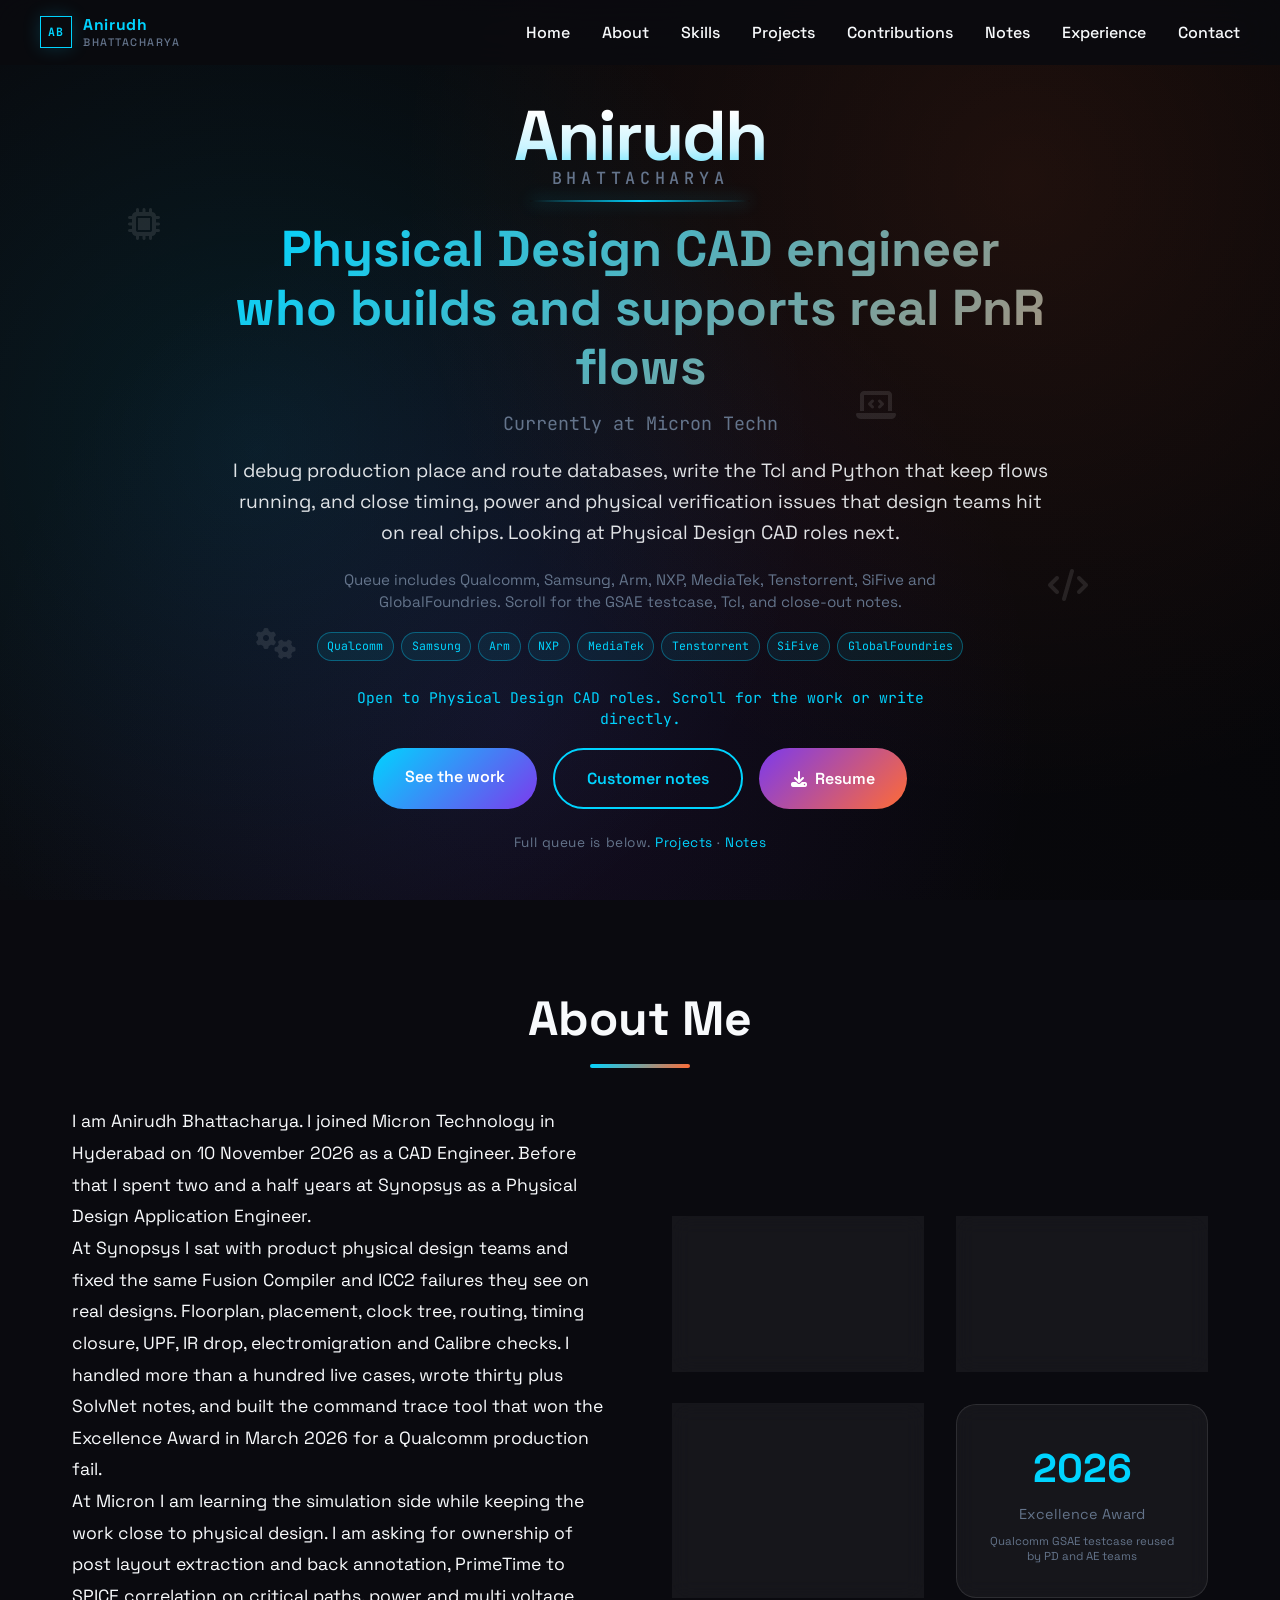
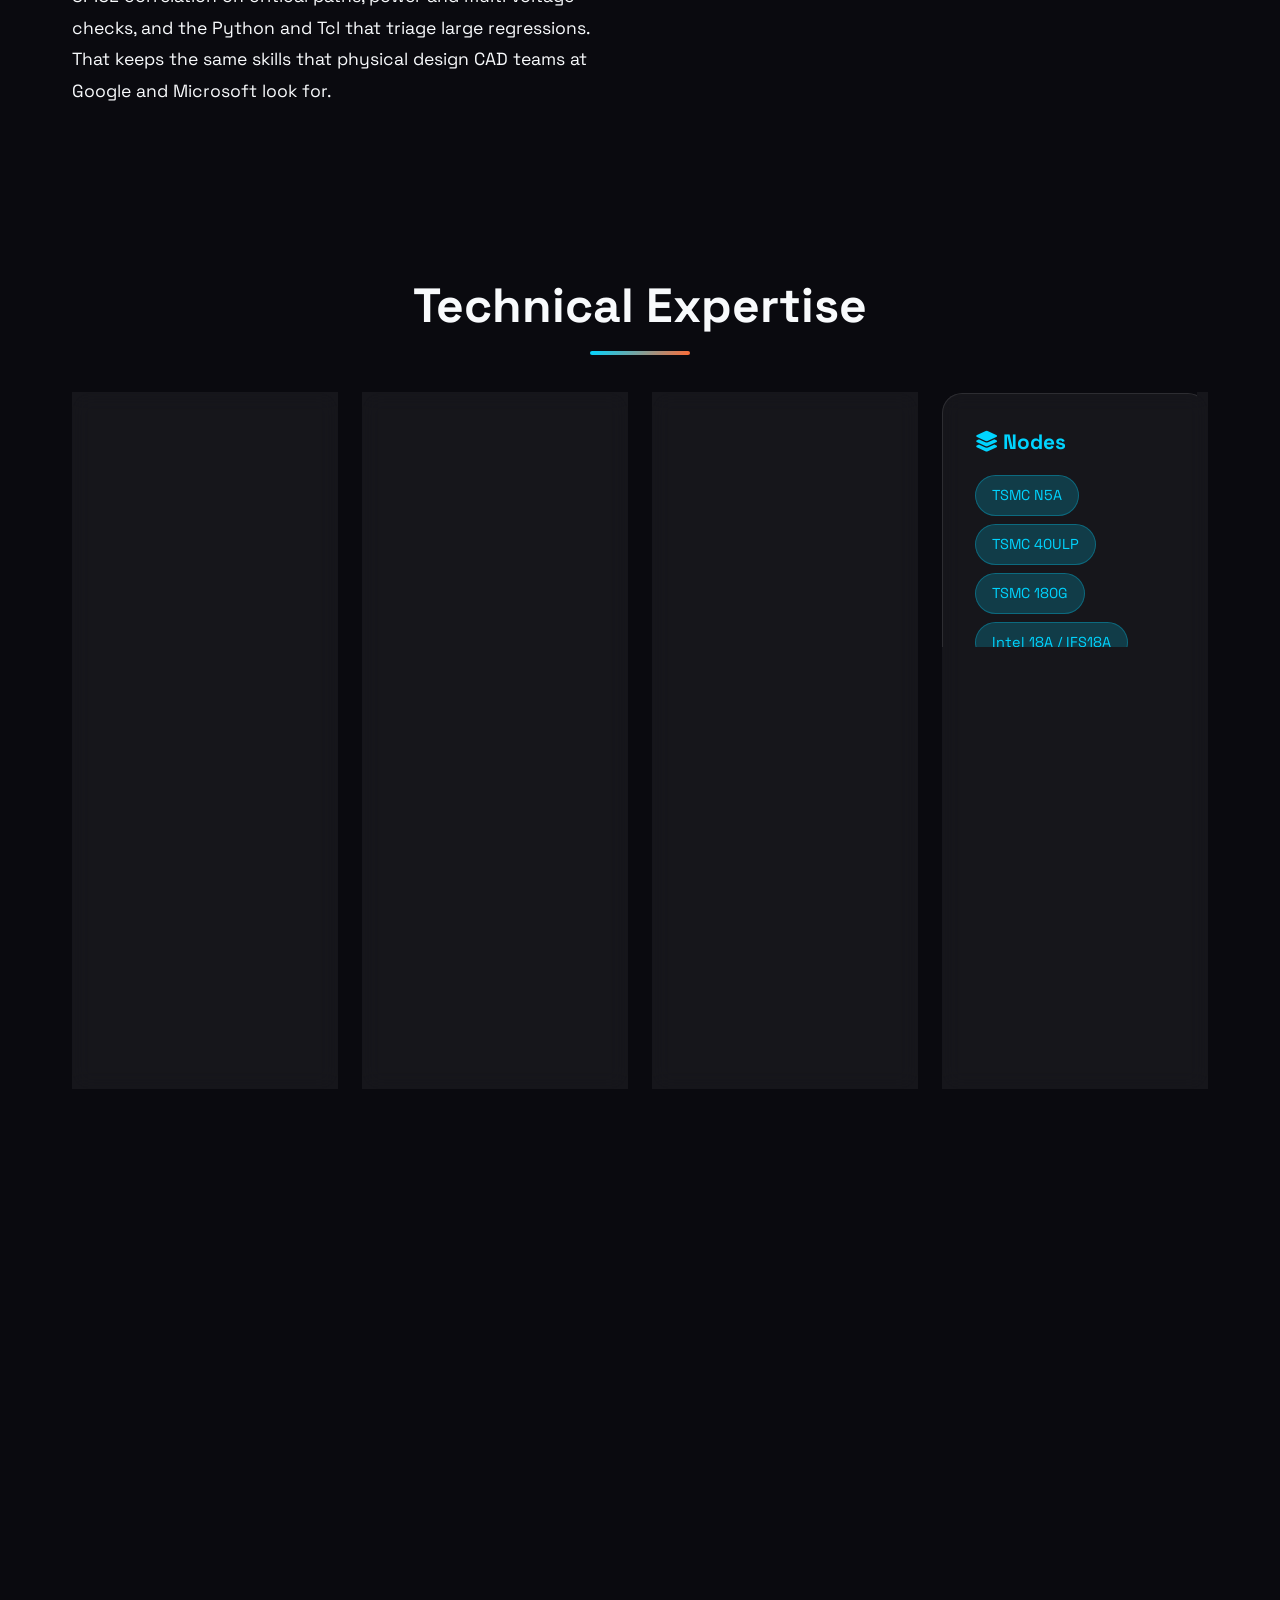
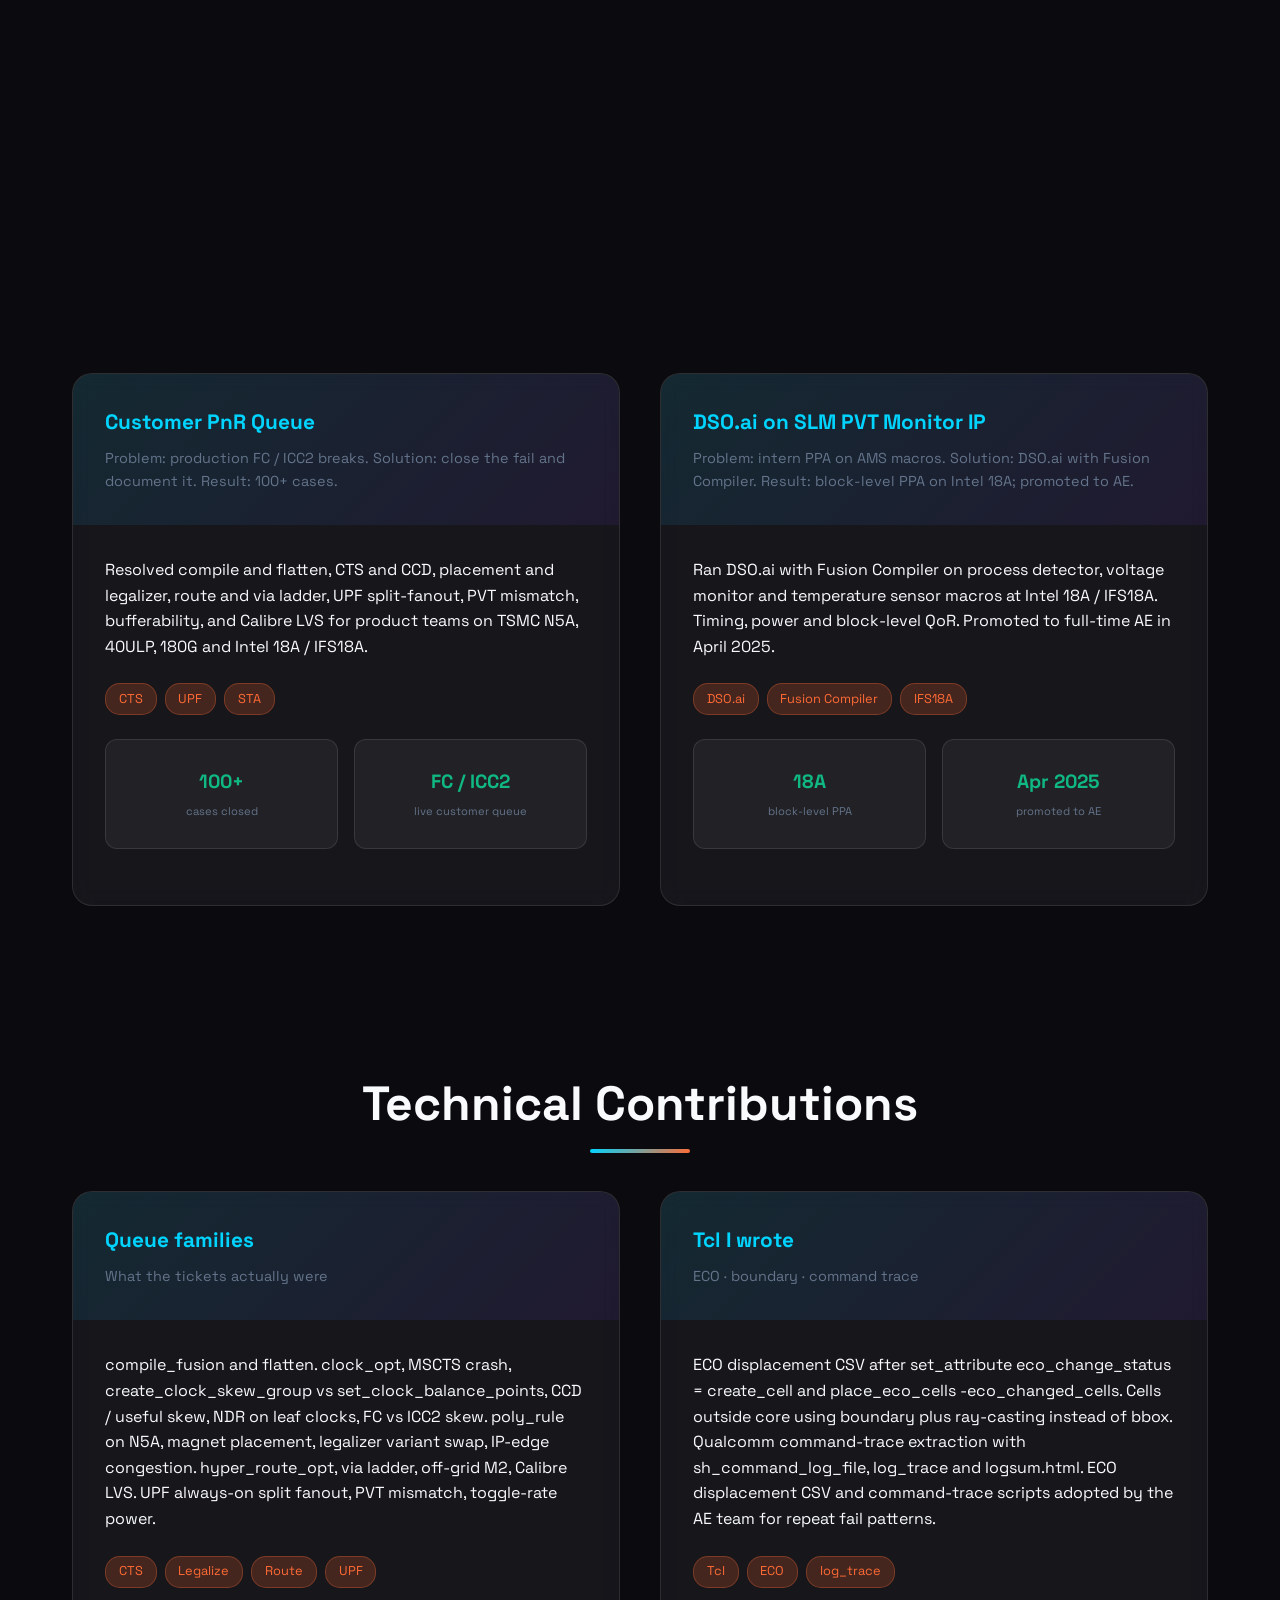
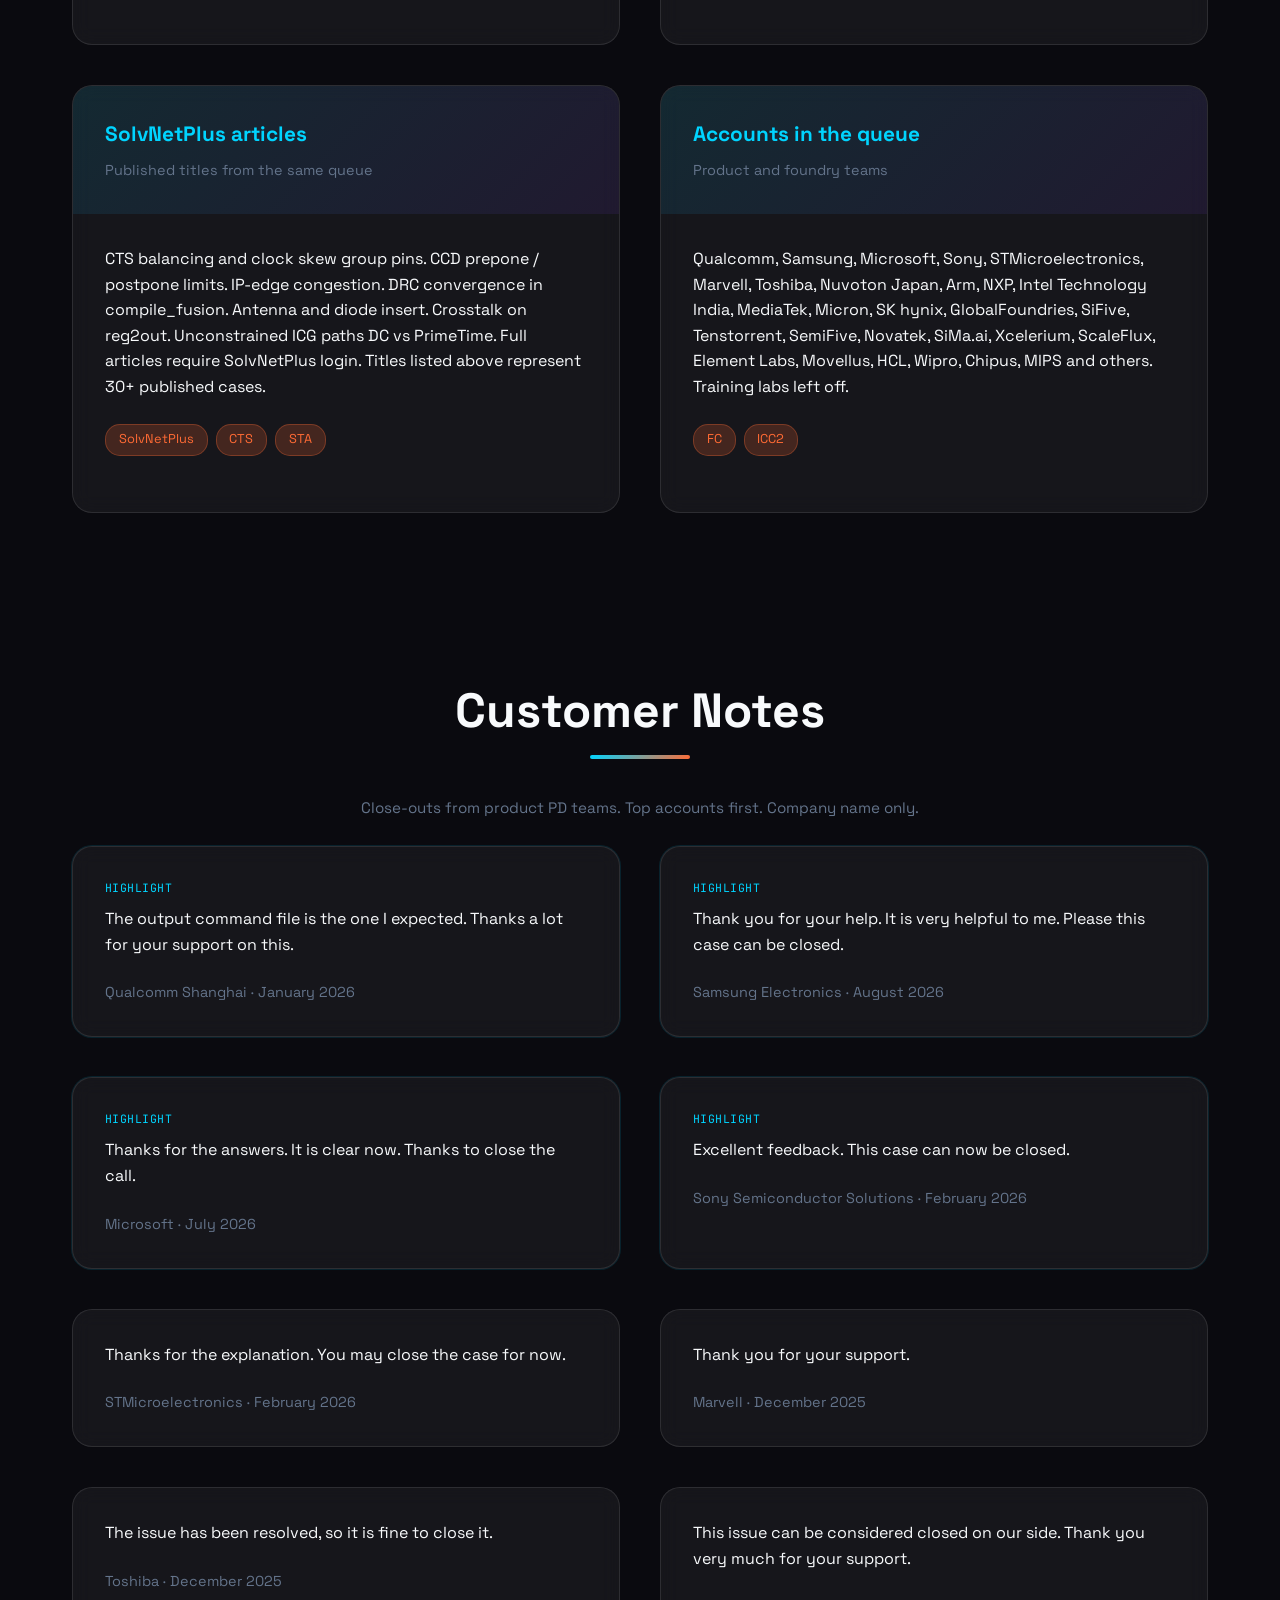
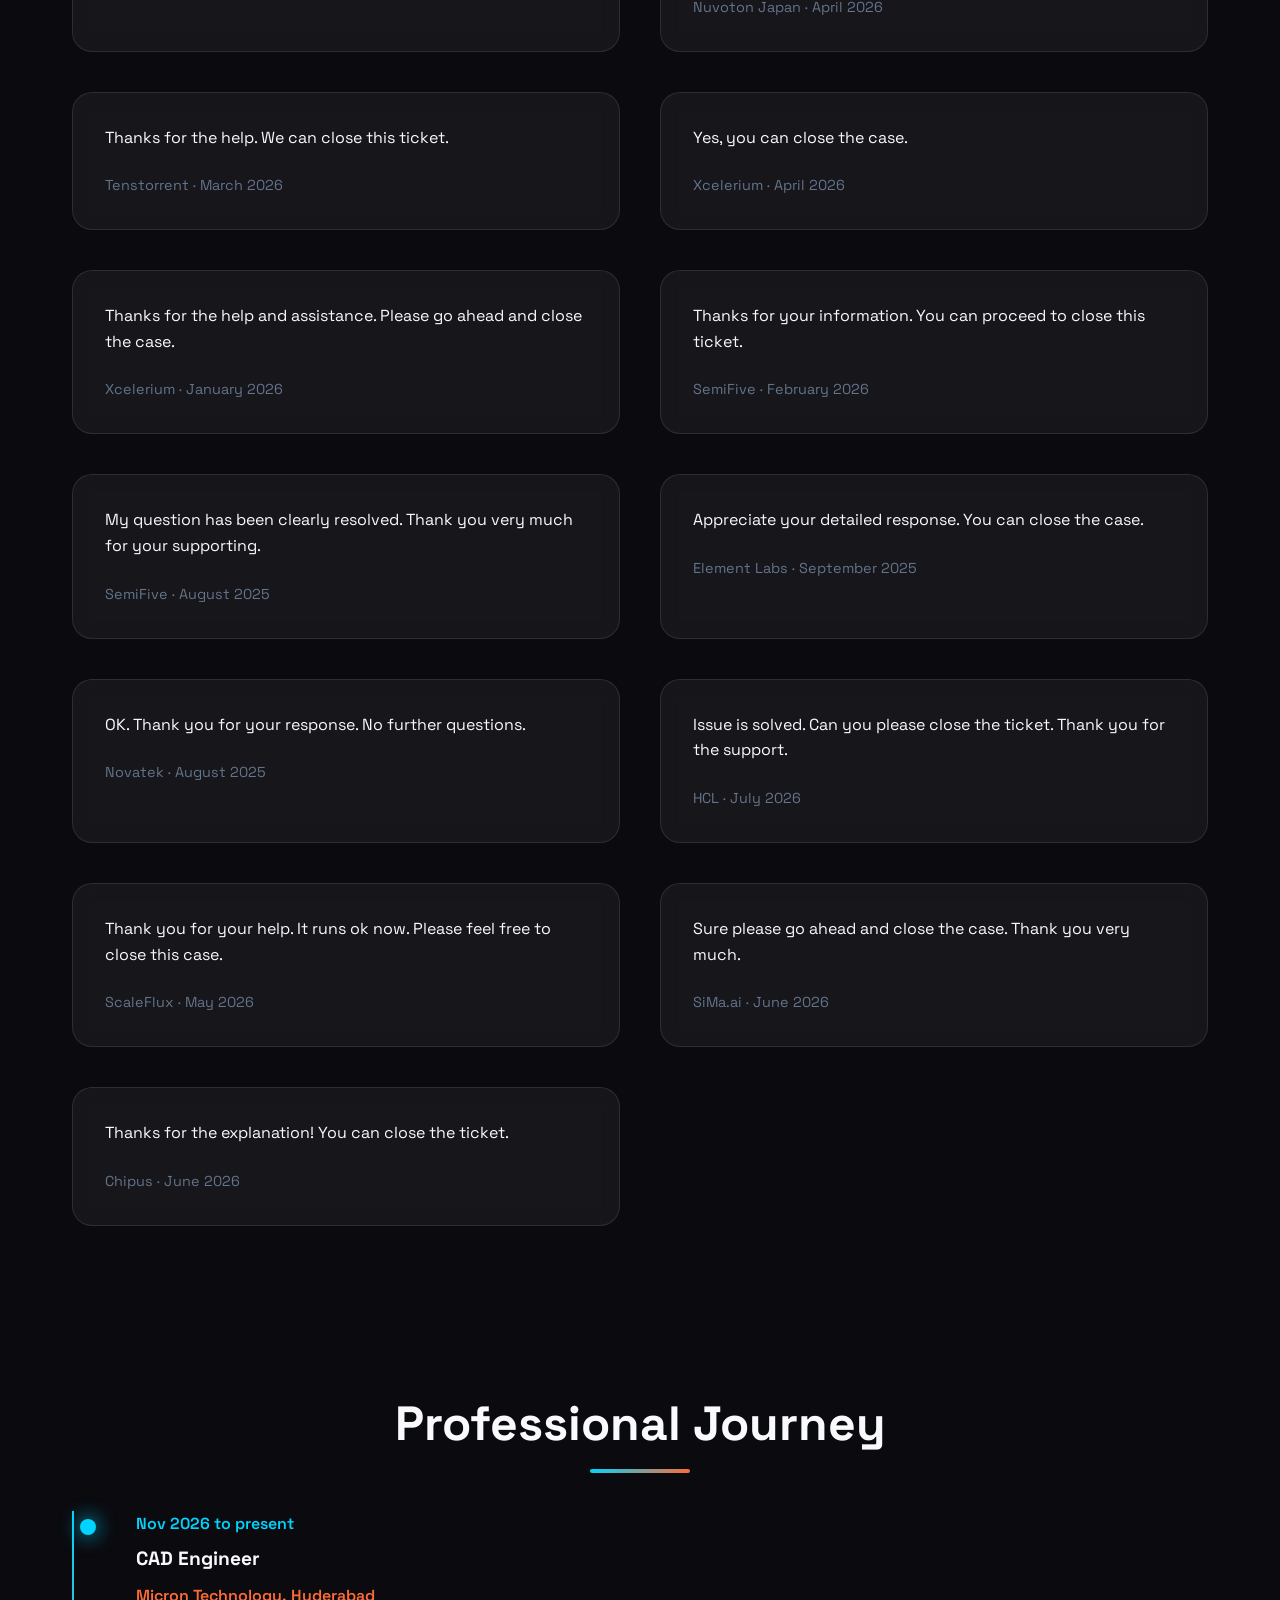
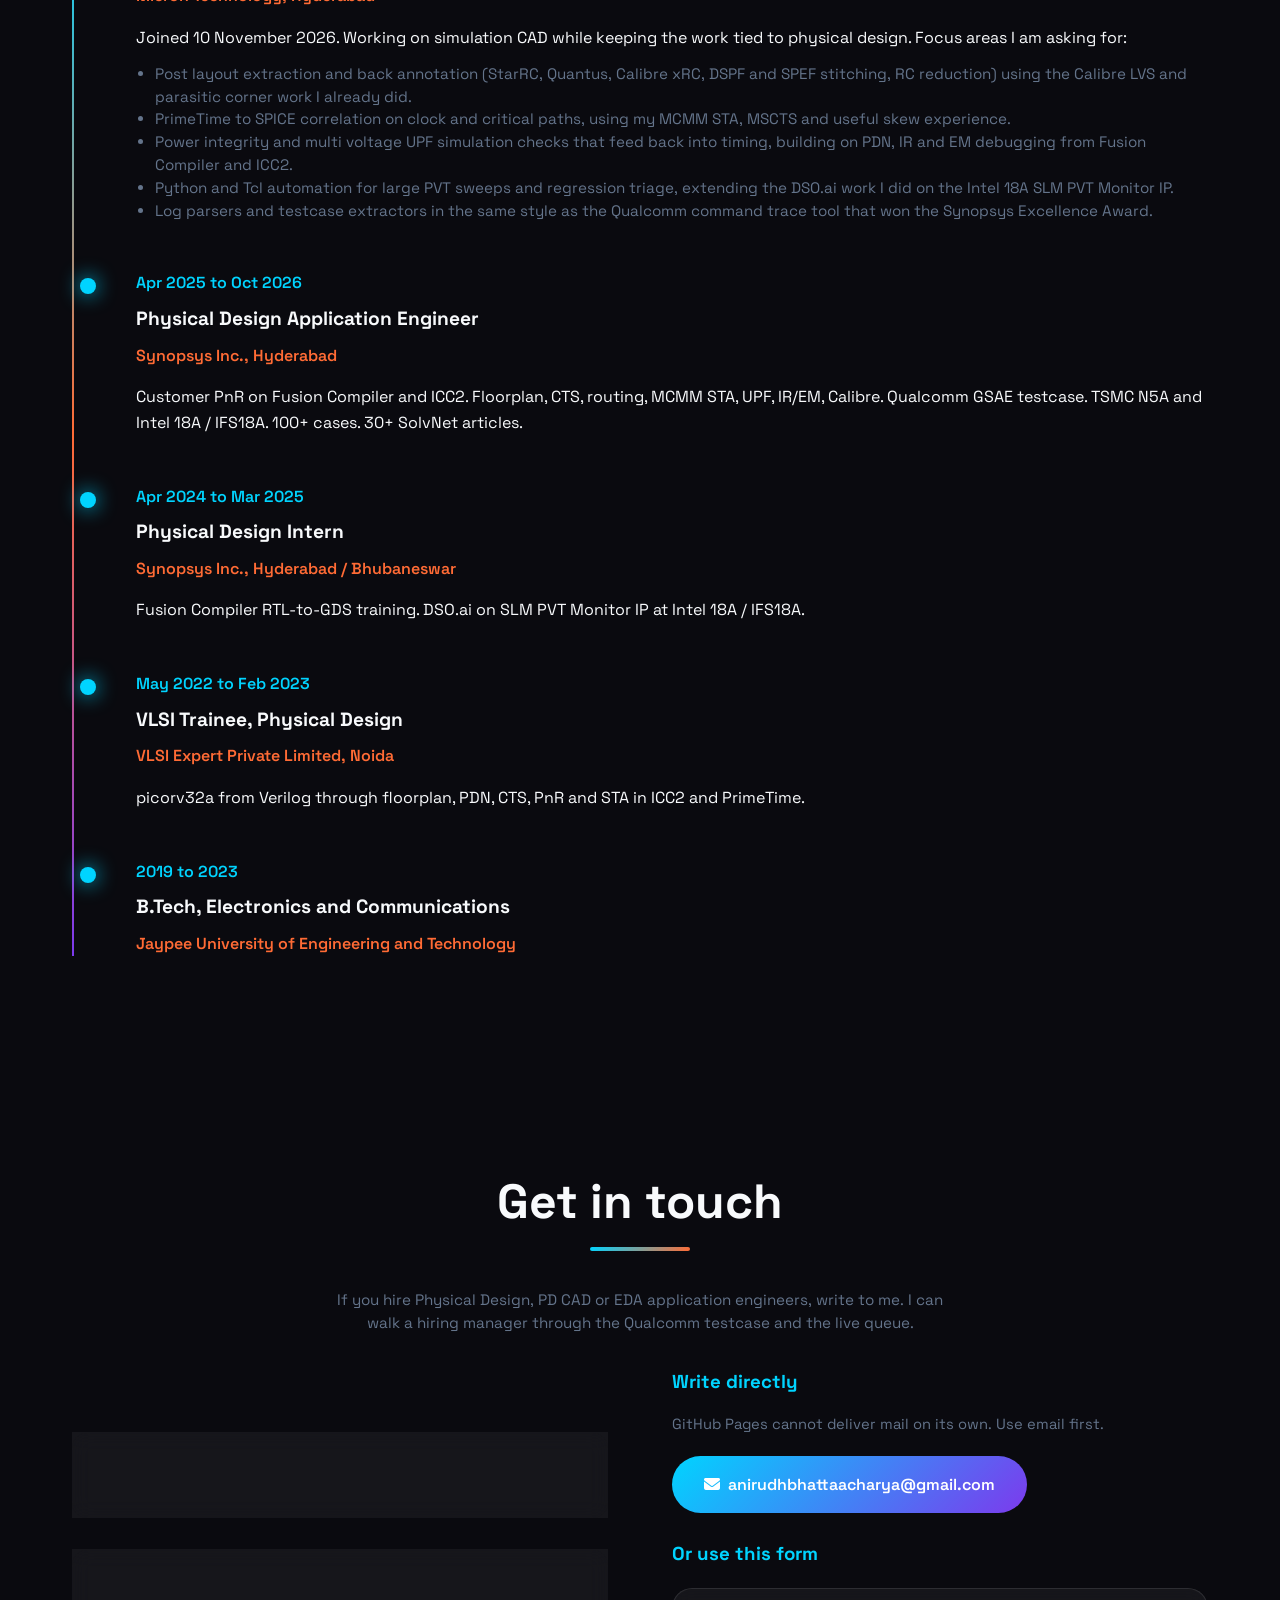
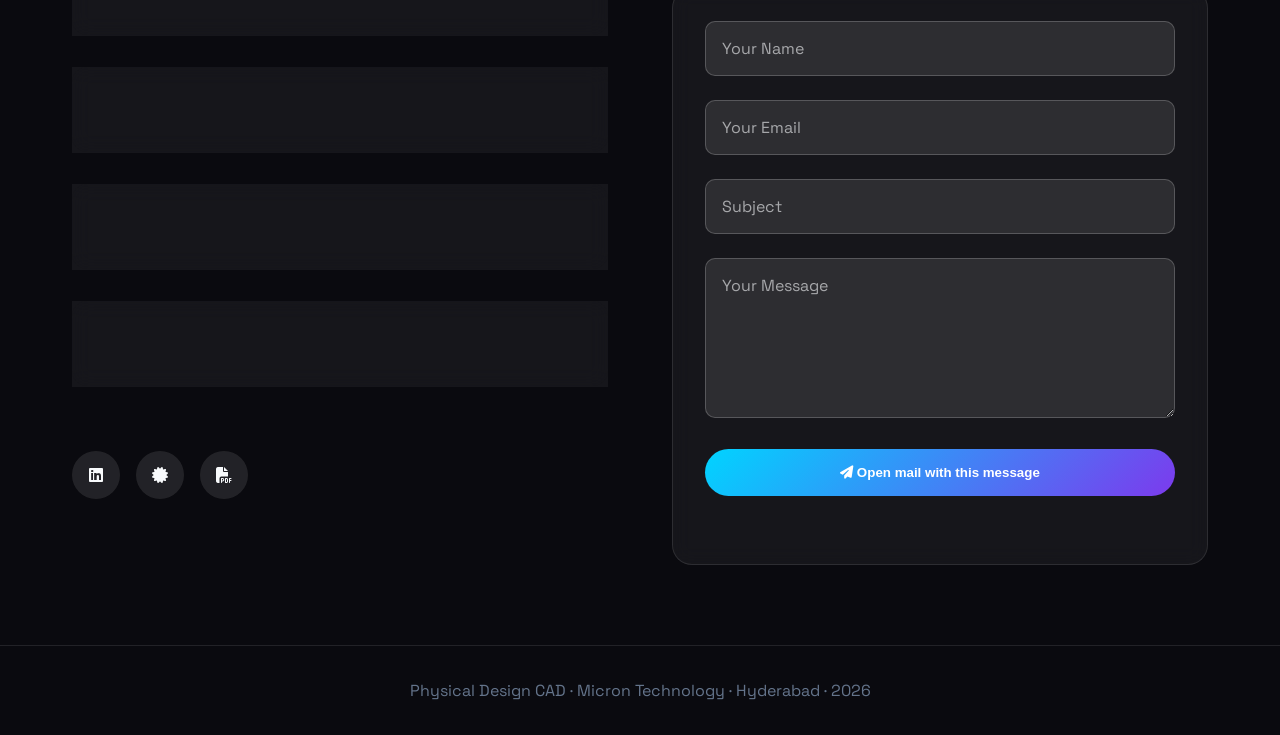
==== commit c47b0809: "Add files via upload" ====
--- a/index.html
+++ b/index.html
@@ -3,7 +3,7 @@
 <head>
     <meta charset="UTF-8">
     <meta name="viewport" content="width=device-width, initial-scale=1.0">
-    <title>CAD Engineer | Micron Technology | Ex-PD AE at Synopsys</title>
+    <title>Physical Design CAD | Anirudh Bhattacharya</title>
     <link href="https://fonts.googleapis.com/css2?family=JetBrains+Mono:wght@300;400;600;700&family=Space+Grotesk:wght@300;400;500;600;700&display=swap" rel="stylesheet">
     <link rel="stylesheet" href="https://cdnjs.cloudflare.com/ajax/libs/font-awesome/6.4.0/css/all.min.css">
     <style>
@@ -955,10 +955,10 @@
                 </p>
                 <span class="name-rule"></span>
             </div>
-            <h1 class="hero-title">I debug live Fusion Compiler and ICC2 PnR databases</h1>
-            <p class="hero-subtitle">CAD Engineer at Micron Technology, Hyderabad. Bridging Physical Design and simulation flows. Previously Physical Design Application Engineer at Synopsys (Fusion Compiler / ICC2).</p>
+            <h1 class="hero-title">Physical Design CAD engineer who builds and supports real PnR flows</h1>
+            <p class="hero-subtitle">Currently at Micron Technology, Hyderabad. Earlier Physical Design Application Engineer at Synopsys working on Fusion Compiler and ICC2.</p>
             <p class="hero-description">
-                I take the same floorplan, CTS, route, UPF, STA and Calibre PV breaks a product PD team hits when the run fails. At Micron I am focused on the layout-to-simulation boundary: post-layout PEX, STA-to-SPICE correlation, IR/UPF power flows, and heavy Python/Tcl automation.
+                I debug production place and route databases, write the Tcl and Python that keep flows running, and close timing, power and physical verification issues that design teams hit on real chips. Looking at Physical Design CAD roles next.
             </p>
             <p class="hero-hint">Queue includes Qualcomm, Samsung, Arm, NXP, MediaTek, Tenstorrent, SiFive and GlobalFoundries. Scroll for the GSAE testcase, Tcl, and close-out notes.</p>
             <div class="hero-pills">
@@ -971,7 +971,7 @@
                 <span>SiFive</span>
                 <span>GlobalFoundries</span>
             </div>
-            <p class="hero-target">Open to discussions on Physical Design CAD and product PnR roles. Scroll or write directly.</p>
+            <p class="hero-target">Open to Physical Design CAD roles. Scroll for the work or write directly.</p>
             <div class="cta-buttons">
                 <a href="#projects" class="btn btn-primary">See the work</a>
                 <a href="#publications" class="btn btn-secondary">Customer notes</a>
@@ -986,10 +986,9 @@
         <h2 class="section-title fade-in">About Me</h2>
         <div class="about-grid">
             <div class="about-text fade-in">
-                <p>I am Anirudh Bhattacharya, currently a CAD Engineer at Micron Technology in Hyderabad (joined 10 November 2026). Previously Physical Design Application Engineer at Synopsys. I started as a PD intern in April 2024, finished Fusion Compiler RTL-to-GDS training, ran DSO.ai on SLM PVT Monitor IP at Intel 18A / IFS18A, and converted to AE in April 2025.</p>
-                <p>At Micron I am deliberately anchoring my work to the layout-to-simulation boundary. My background in post-layout extraction corners, PrimeTime MCMM STA, MSCTS, UPF, IR/EM, and Calibre LVS lets me deliver immediate value on PEX/back-annotation, STA-to-SPICE correlation, power integrity flows, and automated triage — all while learning the simulation side.</p>
-                <p>I sit on the customer side of the same flow: floorplanning, placement, CTS, PnR, timing closure, UPF, IR drop / EM, congestion and Calibre physical verification. When compile, constraints, clock or route break, I isolate the option, close the ticket, and write the SolvNet note if the fail will return.</p>
-                <p>Handled live escalations from Qualcomm and Samsung product PD teams on production PnR and STA fails. 100+ Fusion Compiler and ICC2 cases at about six a month. Synopsys Excellence Award, March 2026, for a Qualcomm GSAE testcase reused by PD and AE teams.</p>
+                <p>I am Anirudh Bhattacharya. I joined Micron Technology in Hyderabad on 10 November 2026 as a CAD Engineer. Before that I spent two and a half years at Synopsys as a Physical Design Application Engineer.</p>
+                <p>At Synopsys I sat with product physical design teams and fixed the same Fusion Compiler and ICC2 failures they see on real designs. Floorplan, placement, clock tree, routing, timing closure, UPF, IR drop, electromigration and Calibre checks. I handled more than a hundred live cases, wrote thirty plus SolvNet notes, and built the command trace tool that won the Excellence Award in March 2026 for a Qualcomm production fail.</p>
+                <p>At Micron I am learning the simulation side while keeping the work close to physical design. I am asking for ownership of post layout extraction and back annotation, PrimeTime to SPICE correlation on critical paths, power and multi voltage checks, and the Python and Tcl that triage large regressions. That keeps the same skills that physical design CAD teams at Google and Microsoft look for.</p>
             </div>
             <div class="about-stats fade-in">
                 <div class="stat-card"><span class="stat-number">100+</span><span class="stat-label">FC / ICC2 Cases</span></div>
@@ -1054,13 +1053,13 @@
     <section id="experience" class="section">
         <h2 class="section-title fade-in">Professional Journey</h2>
         <div class="timeline fade-in">
-            <div class="timeline-item"><div class="timeline-date">Nov 2026 to present</div><h3 class="timeline-title">CAD Engineer (Layout-to-Simulation Focus)</h3><div class="timeline-company">Micron Technology, Hyderabad</div><p>Joined 10 November 2026. Bringing Physical Design sign-off experience into simulation CAD. Focus areas:</p>
+            <div class="timeline-item"><div class="timeline-date">Nov 2026 to present</div><h3 class="timeline-title">CAD Engineer</h3><div class="timeline-company">Micron Technology, Hyderabad</div><p>Joined 10 November 2026. Working on simulation CAD while keeping the work tied to physical design. Focus areas I am asking for:</p>
                 <ul style="margin: 0.8rem 0 0 1.2rem; color: var(--gray); font-size: 0.95rem; line-height: 1.5;">
-                    <li><strong>Post-Layout PEX & Back-Annotation:</strong> StarRC/Quantus/Calibre xRC extraction, DSPF/SPEF stitching, and RC reduction for large memory blocks (building on Calibre LVS and max/min parasitic corners from Synopsys).</li>
-                    <li><strong>STA-to-SPICE Correlation:</strong> PrimeTime path extraction to transistor-level decks (PrimeSim/HSPICE) for clock and high-speed interfaces, using MCMM STA, MSCTS, and useful-skew background.</li>
-                    <li><strong>Power Integrity & UPF Flows:</strong> Dynamic IR/EM and multi-voltage simulation checks, feeding voltage profiles back into timing (leveraging PDN, IR/EM, and UPF split-fanout debugging).</li>
-                    <li><strong>PVT & AI Automation:</strong> Python/Tcl pipelines for large PVT sweeps and runtime prediction, extending DSO.ai work on Intel 18A SLM PVT Monitor IP.</li>
-                    <li><strong>Debug Infrastructure:</strong> Automated log parsers, regression triage, and testcase extractors (same style as the Qualcomm GSAE command-trace tool that won the Synopsys Excellence Award).</li>
+                    <li>Post layout extraction and back annotation (StarRC, Quantus, Calibre xRC, DSPF and SPEF stitching, RC reduction) using the Calibre LVS and parasitic corner work I already did.</li>
+                    <li>PrimeTime to SPICE correlation on clock and critical paths, using my MCMM STA, MSCTS and useful skew experience.</li>
+                    <li>Power integrity and multi voltage UPF simulation checks that feed back into timing, building on PDN, IR and EM debugging from Fusion Compiler and ICC2.</li>
+                    <li>Python and Tcl automation for large PVT sweeps and regression triage, extending the DSO.ai work I did on the Intel 18A SLM PVT Monitor IP.</li>
+                    <li>Log parsers and testcase extractors in the same style as the Qualcomm command trace tool that won the Synopsys Excellence Award.</li>
                 </ul>
             </div>
             <div class="timeline-item"><div class="timeline-date">Apr 2025 to Oct 2026</div><h3 class="timeline-title">Physical Design Application Engineer</h3><div class="timeline-company">Synopsys Inc., Hyderabad</div><p>Customer PnR on Fusion Compiler and ICC2. Floorplan, CTS, routing, MCMM STA, UPF, IR/EM, Calibre. Qualcomm GSAE testcase. TSMC N5A and Intel 18A / IFS18A. 100+ cases. 30+ SolvNet articles.</p></div>
@@ -1106,7 +1105,7 @@
             </div>
         </div>
     </section>
-    <footer style="text-align:center;padding:2rem;color:var(--gray);border-top:1px solid rgba(255,255,255,.1);">CAD Engineer · Micron Technology · Hyderabad · 2026</footer>
+    <footer style="text-align:center;padding:2rem;color:var(--gray);border-top:1px solid rgba(255,255,255,.1);">Physical Design CAD · Micron Technology · Hyderabad · 2026</footer>
     <script>
 
         // Smooth scrolling for navigation links
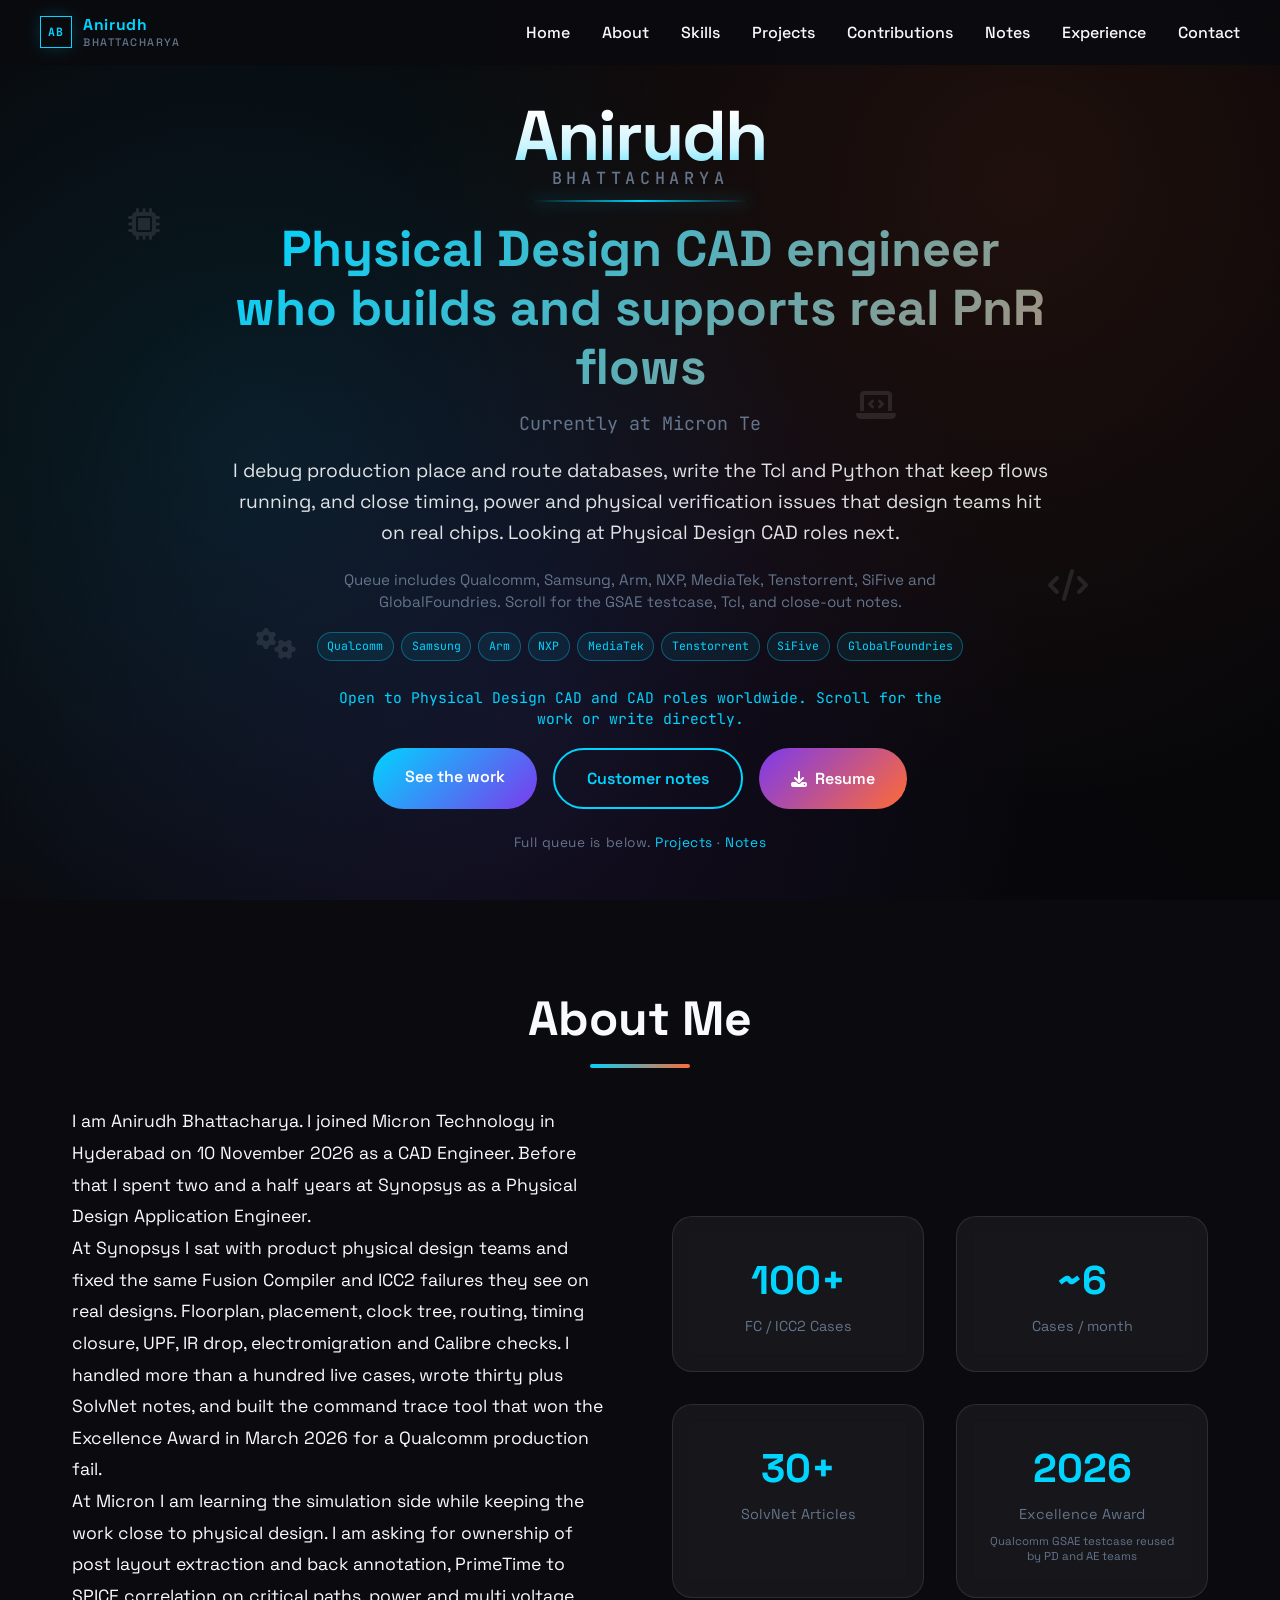
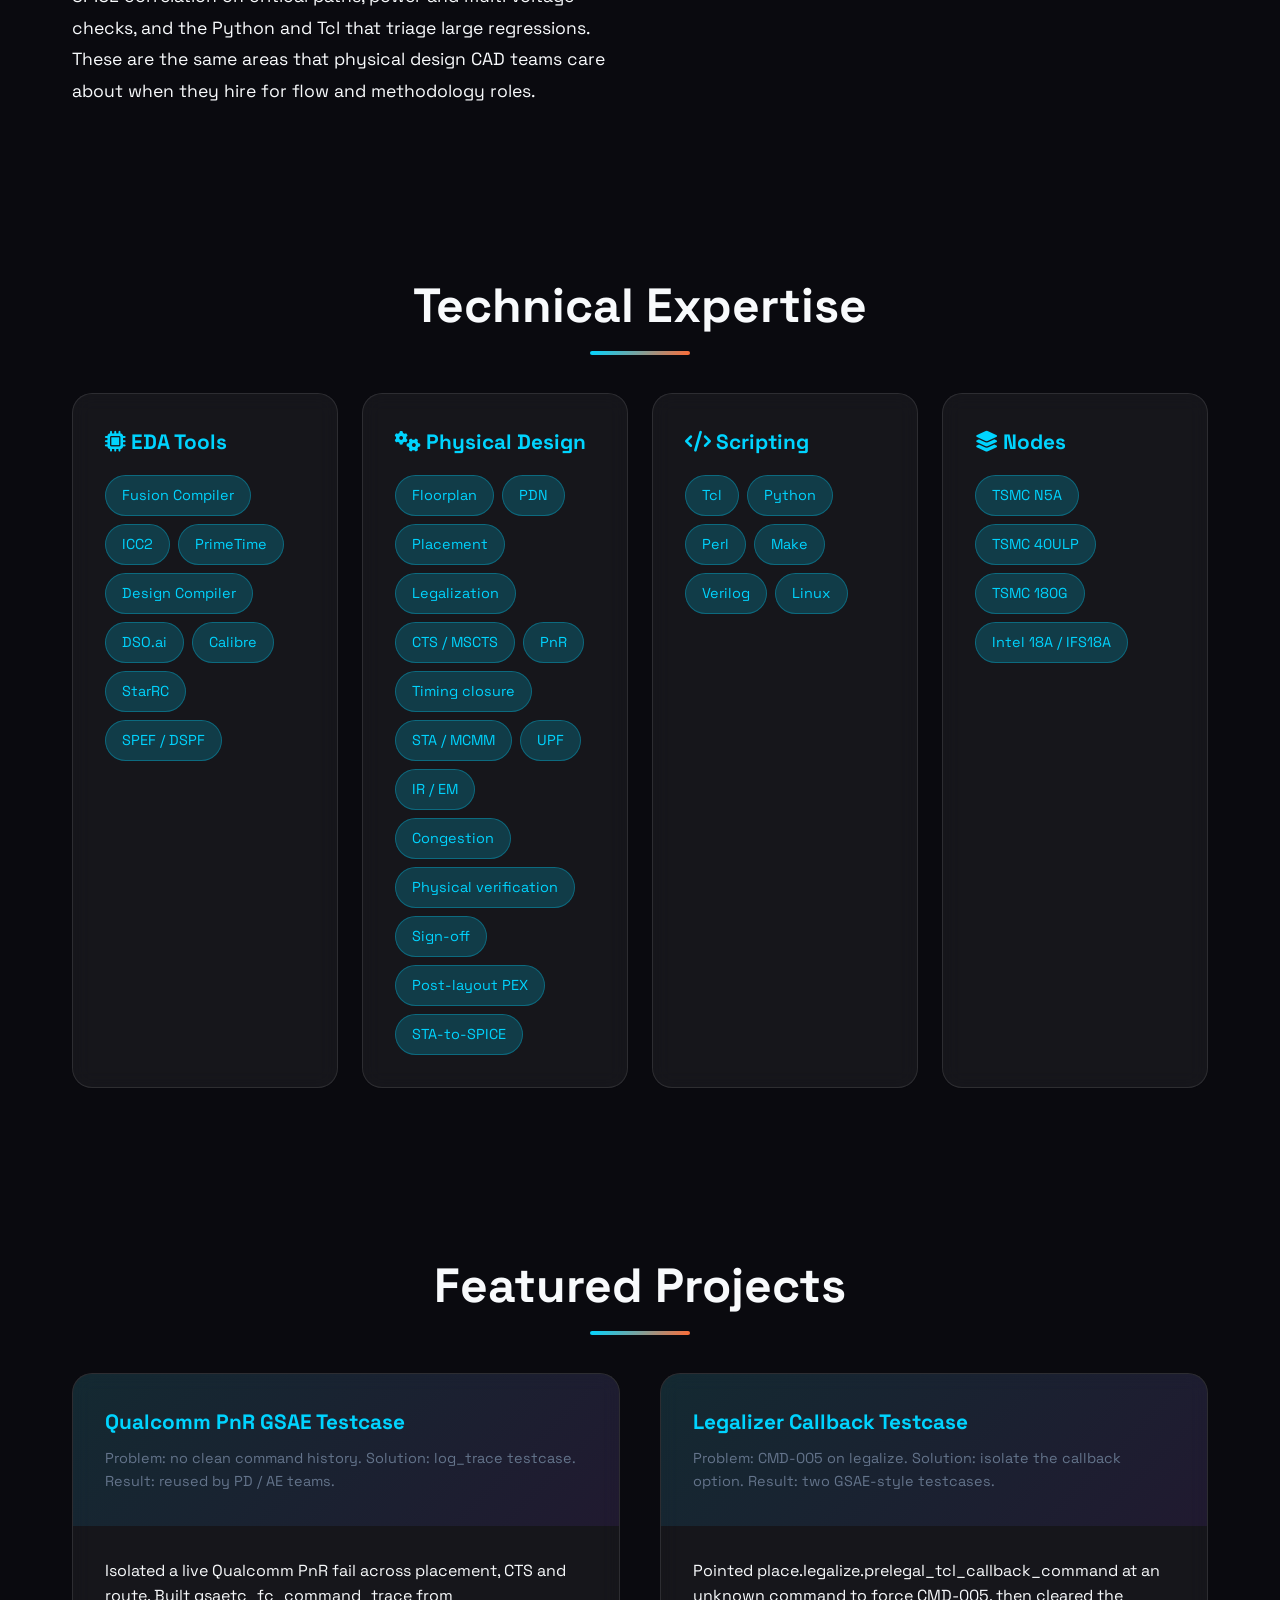
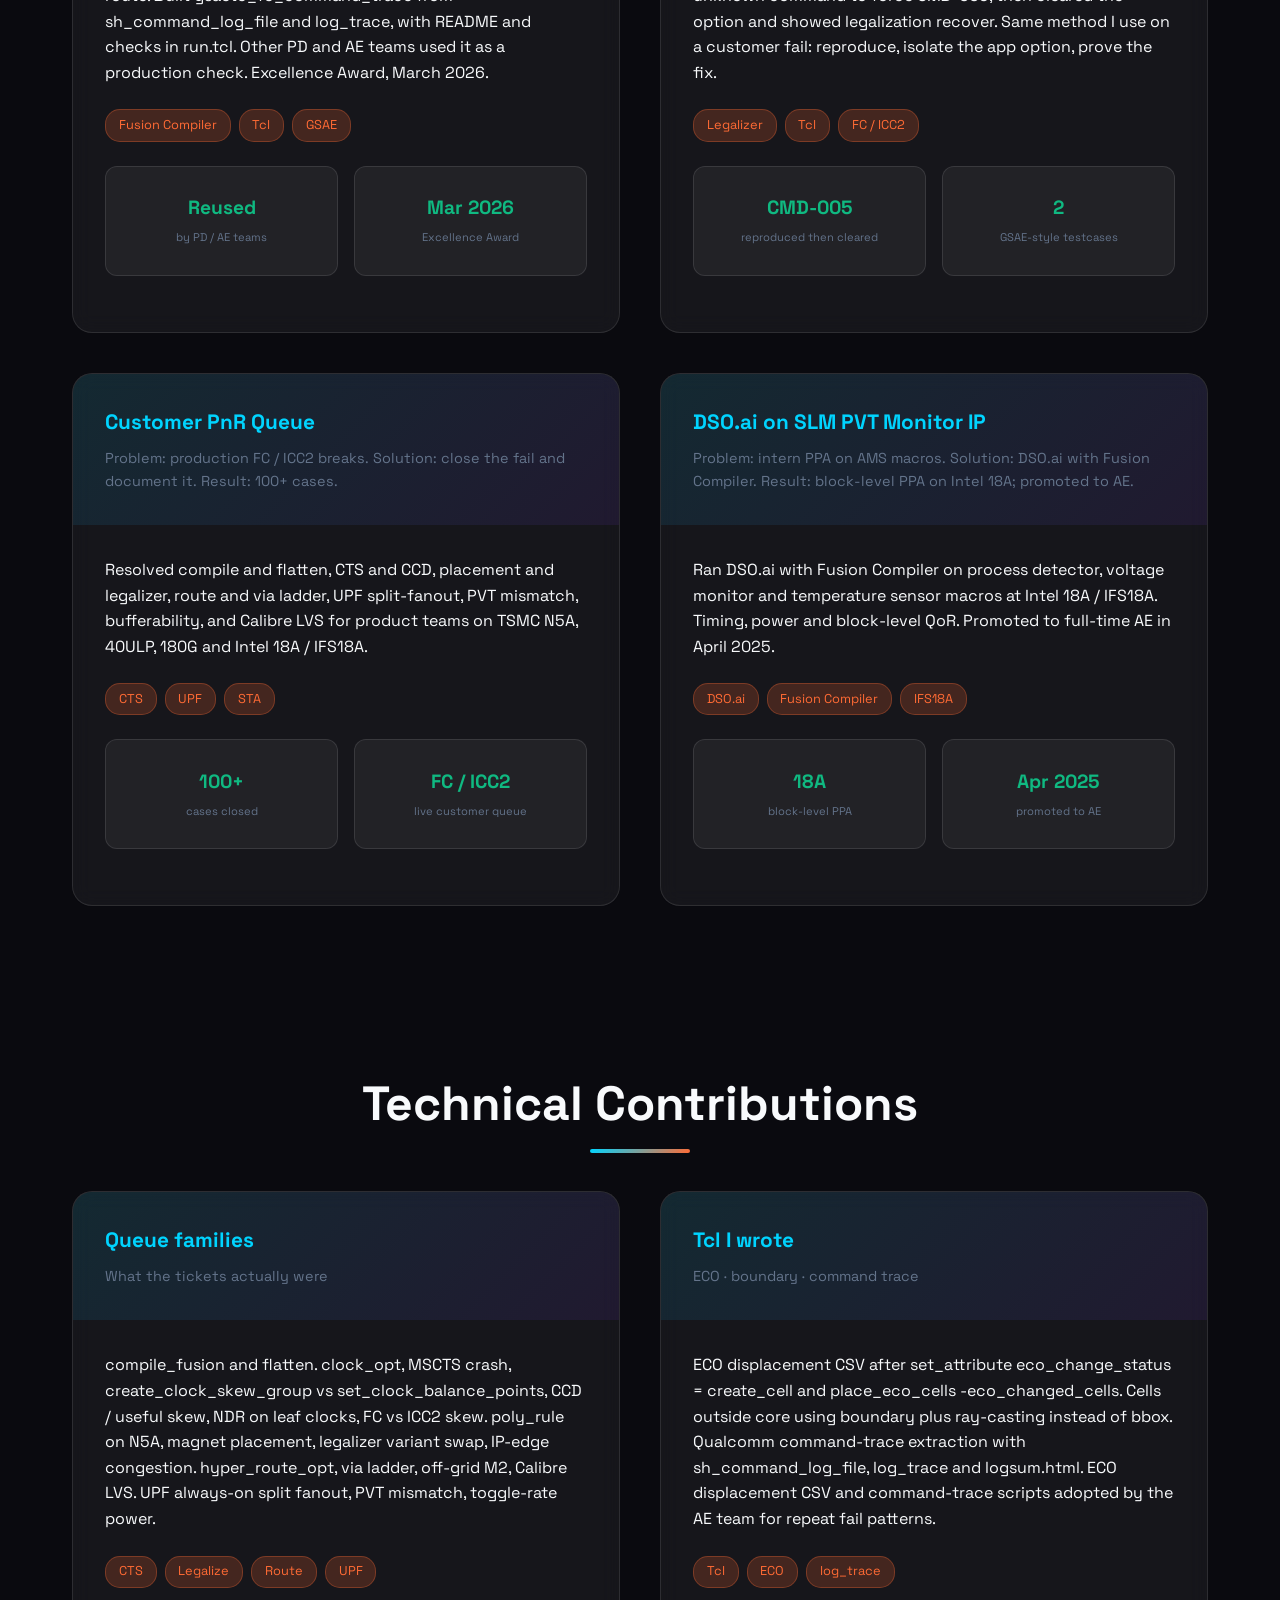
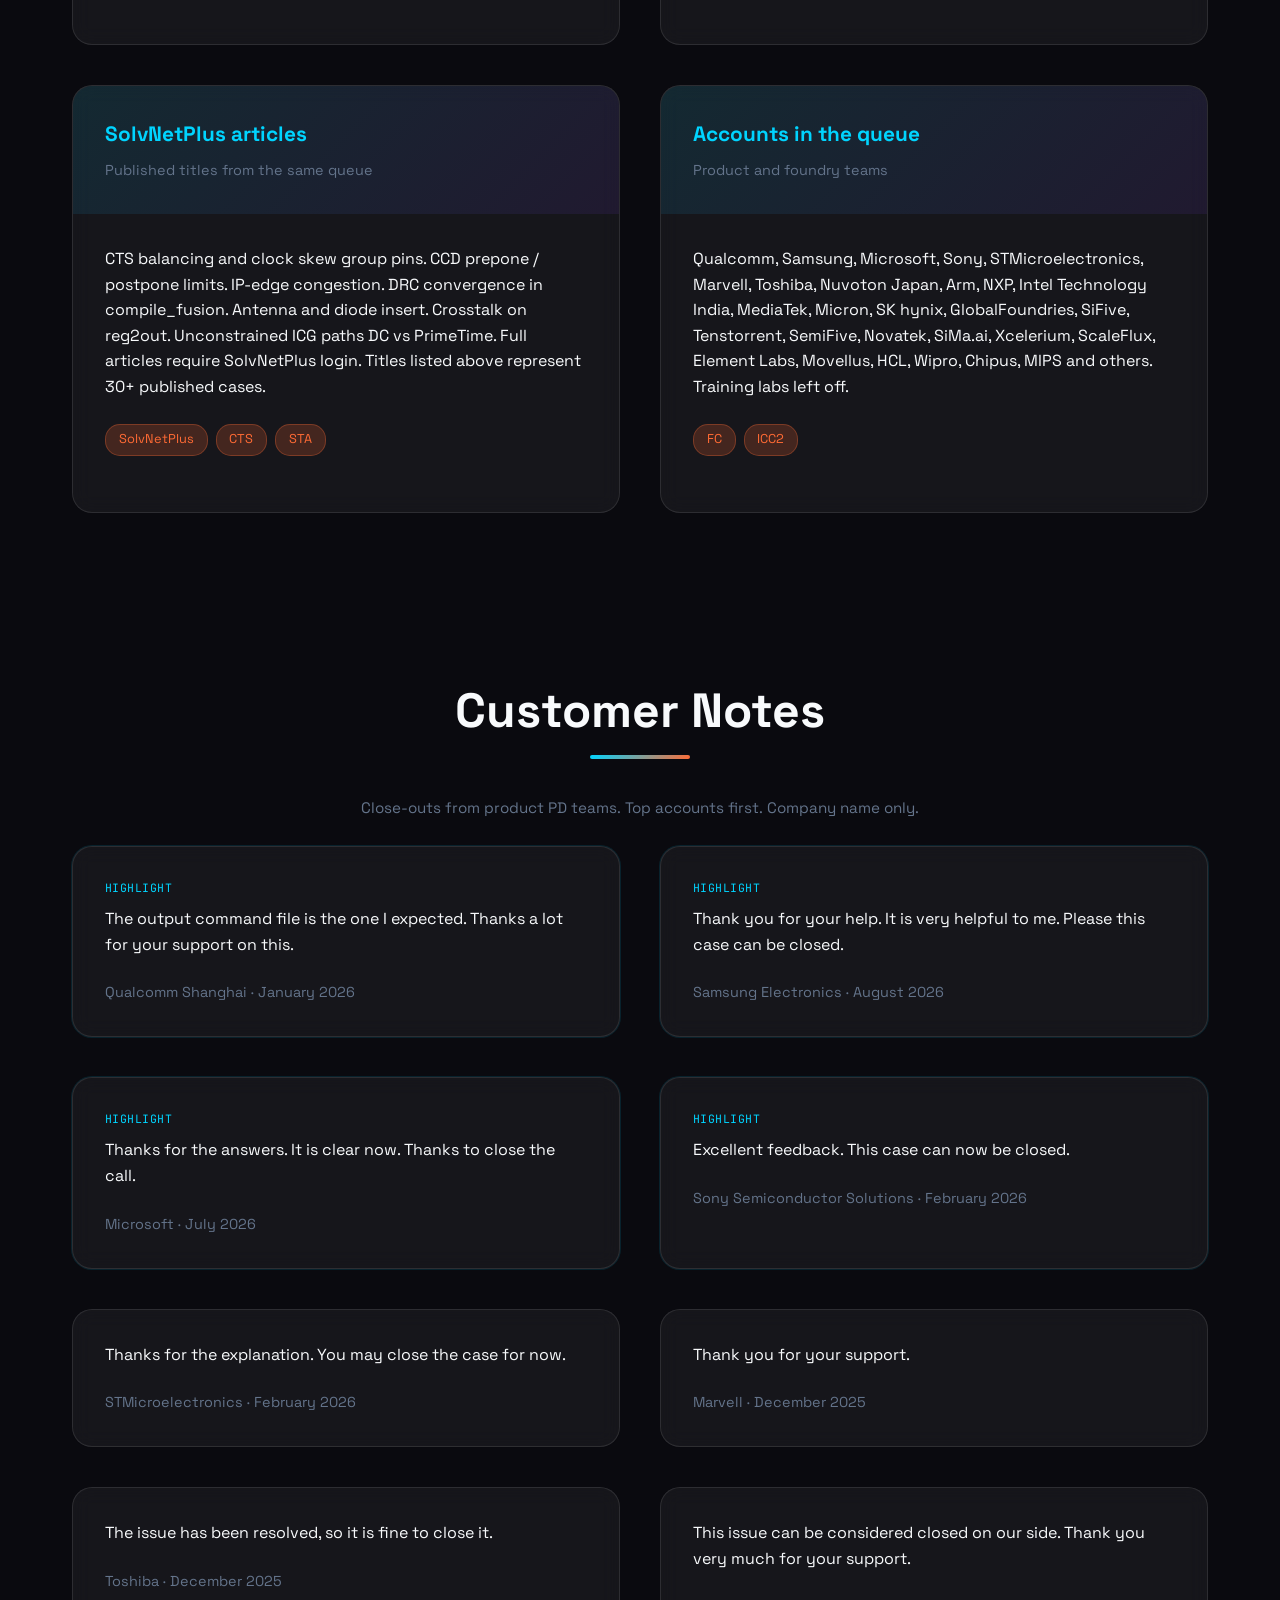
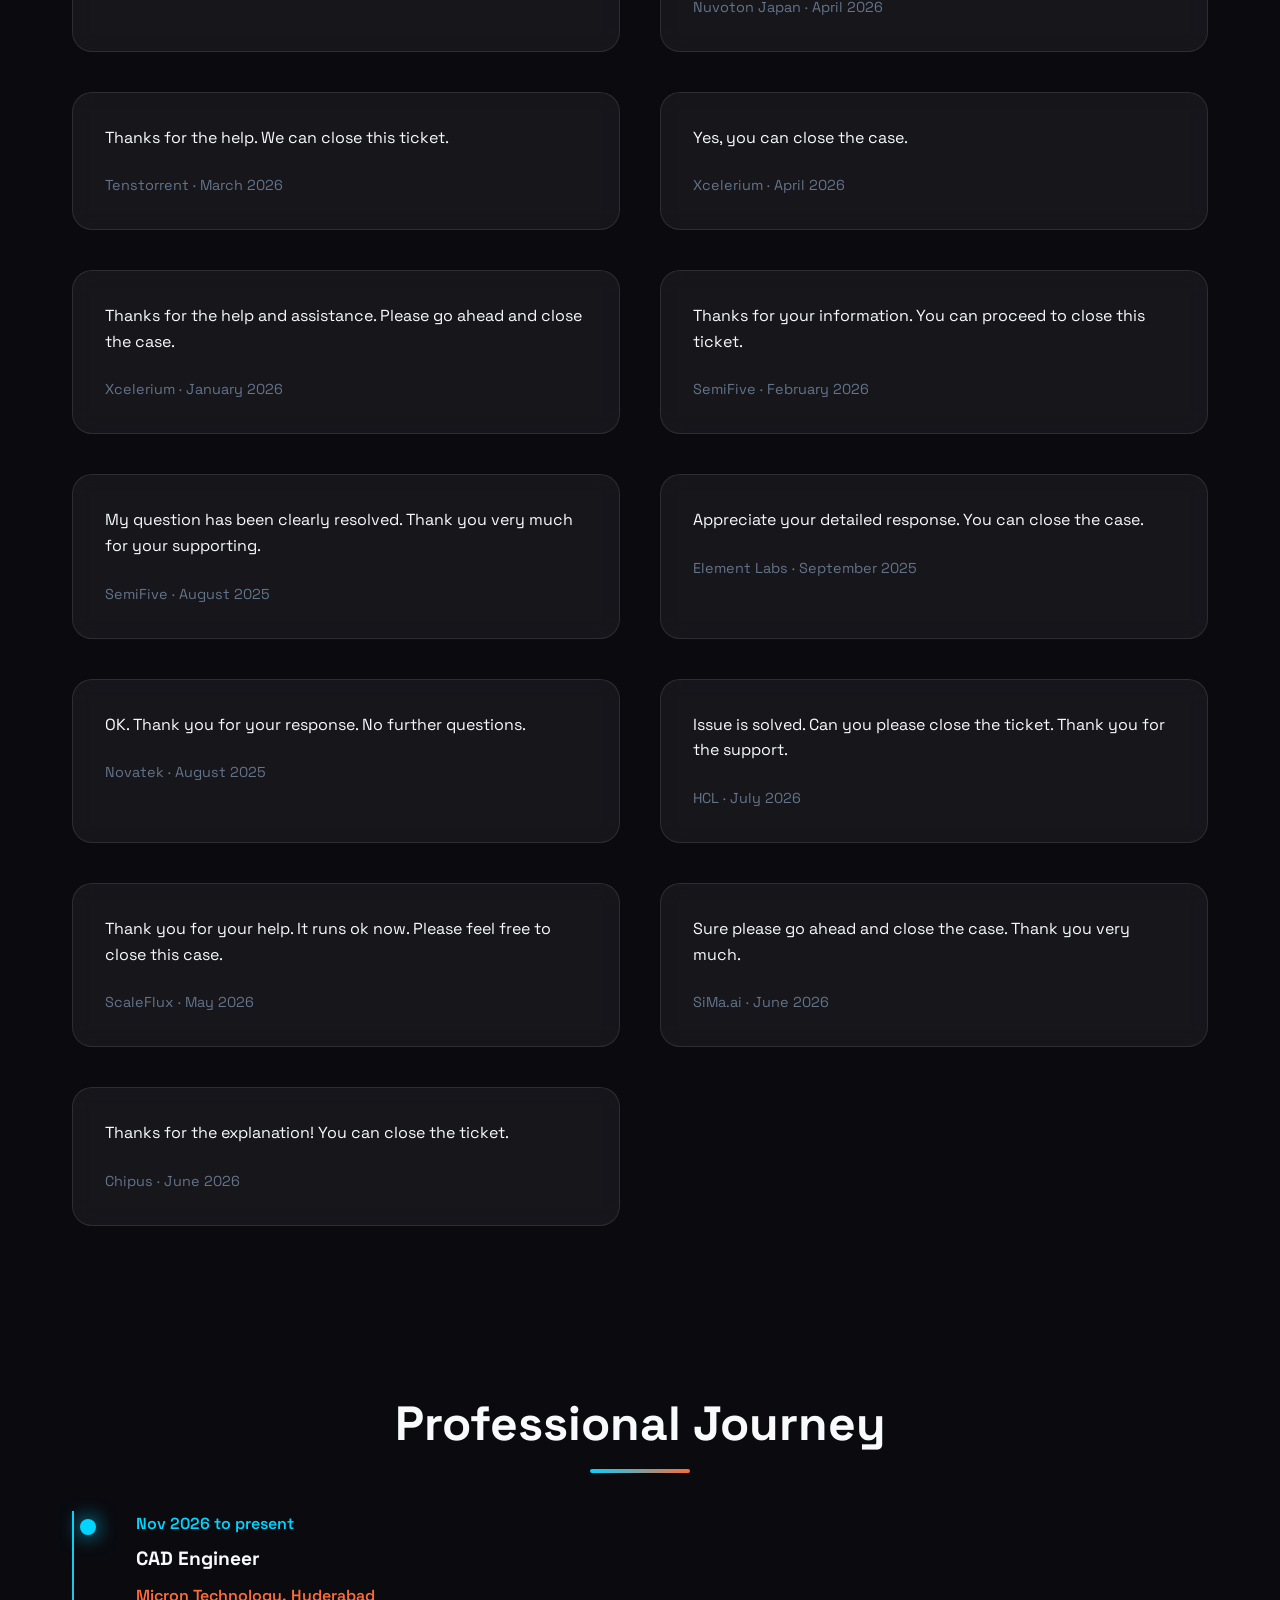
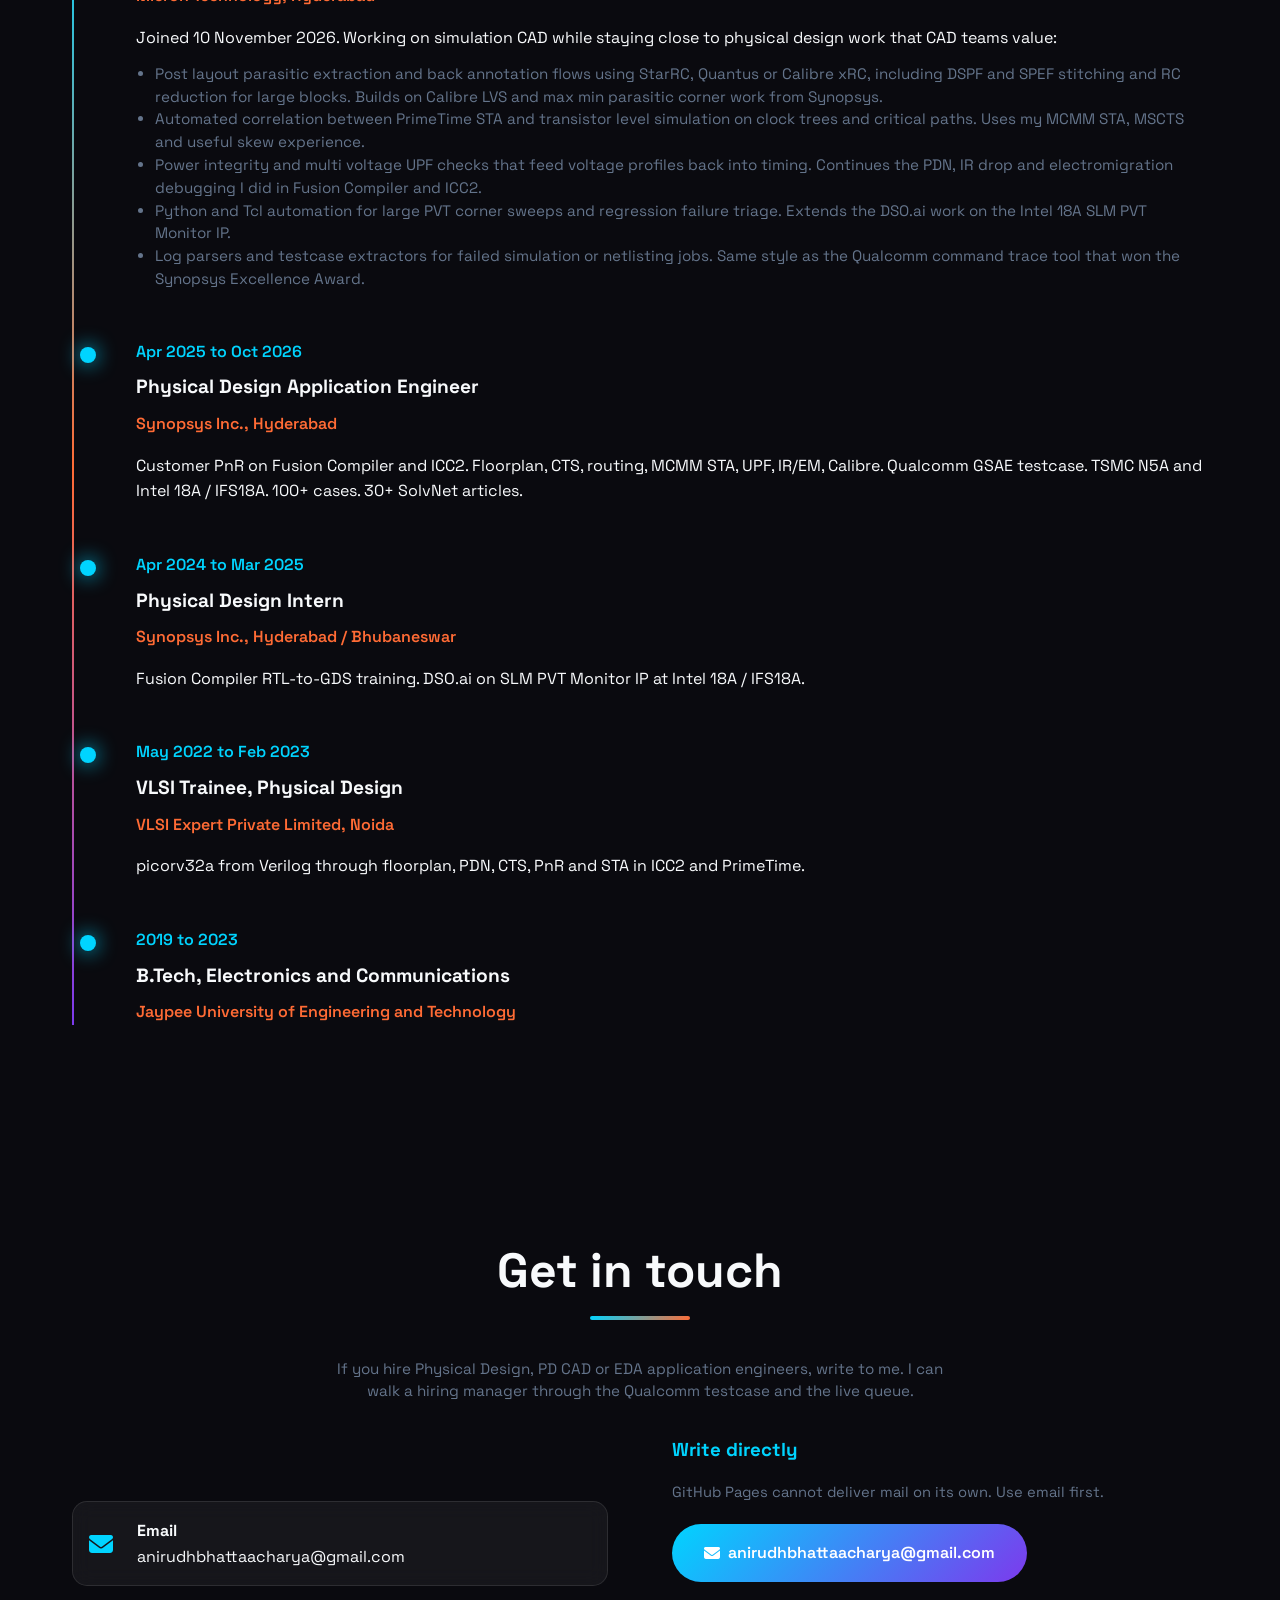
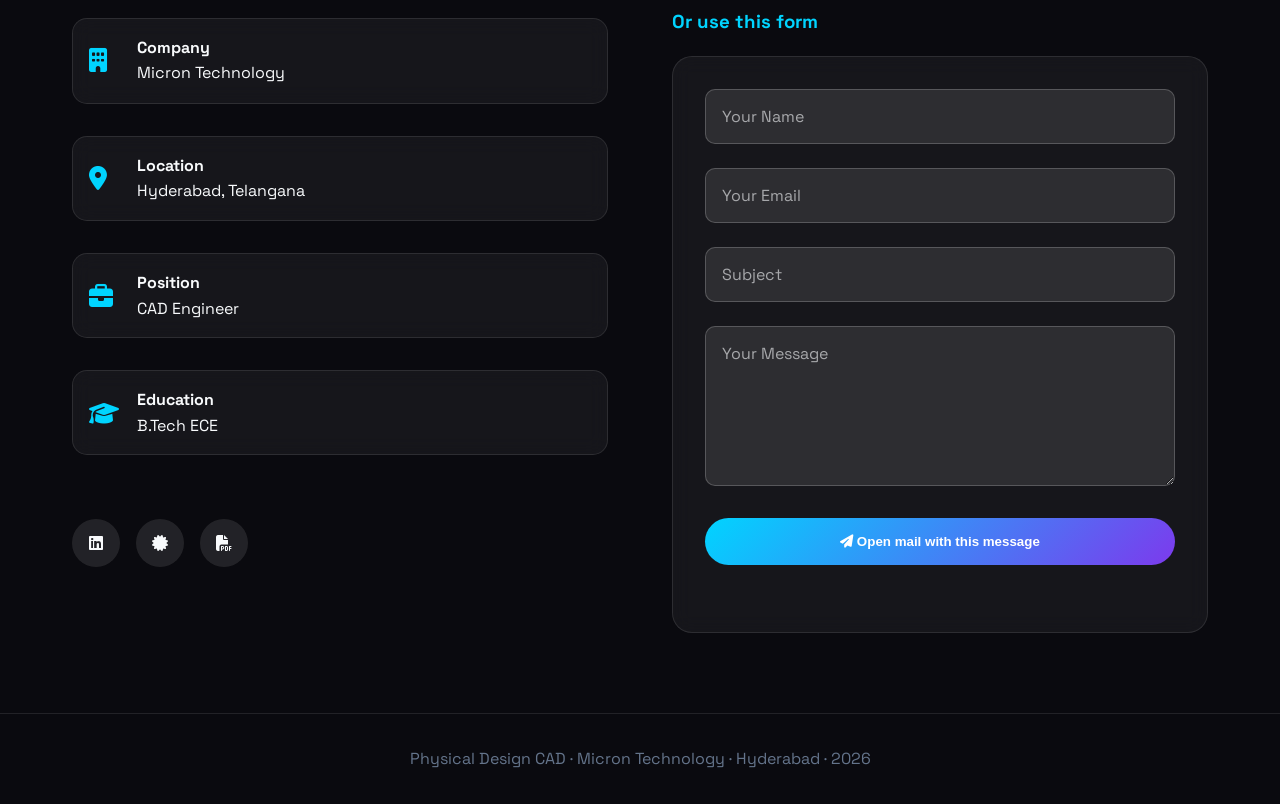
==== commit 760be680: "Add files via upload" ====
--- a/index.html
+++ b/index.html
@@ -971,7 +971,7 @@
                 <span>SiFive</span>
                 <span>GlobalFoundries</span>
             </div>
-            <p class="hero-target">Open to Physical Design CAD roles. Scroll for the work or write directly.</p>
+            <p class="hero-target">Open to Physical Design CAD and CAD roles worldwide. Scroll for the work or write directly.</p>
             <div class="cta-buttons">
                 <a href="#projects" class="btn btn-primary">See the work</a>
                 <a href="#publications" class="btn btn-secondary">Customer notes</a>
@@ -988,7 +988,7 @@
             <div class="about-text fade-in">
                 <p>I am Anirudh Bhattacharya. I joined Micron Technology in Hyderabad on 10 November 2026 as a CAD Engineer. Before that I spent two and a half years at Synopsys as a Physical Design Application Engineer.</p>
                 <p>At Synopsys I sat with product physical design teams and fixed the same Fusion Compiler and ICC2 failures they see on real designs. Floorplan, placement, clock tree, routing, timing closure, UPF, IR drop, electromigration and Calibre checks. I handled more than a hundred live cases, wrote thirty plus SolvNet notes, and built the command trace tool that won the Excellence Award in March 2026 for a Qualcomm production fail.</p>
-                <p>At Micron I am learning the simulation side while keeping the work close to physical design. I am asking for ownership of post layout extraction and back annotation, PrimeTime to SPICE correlation on critical paths, power and multi voltage checks, and the Python and Tcl that triage large regressions. That keeps the same skills that physical design CAD teams at Google and Microsoft look for.</p>
+                <p>At Micron I am learning the simulation side while keeping the work close to physical design. I am asking for ownership of post layout extraction and back annotation, PrimeTime to SPICE correlation on critical paths, power and multi voltage checks, and the Python and Tcl that triage large regressions. These are the same areas that physical design CAD teams care about when they hire for flow and methodology roles.</p>
             </div>
             <div class="about-stats fade-in">
                 <div class="stat-card"><span class="stat-number">100+</span><span class="stat-label">FC / ICC2 Cases</span></div>
@@ -1053,13 +1053,13 @@
     <section id="experience" class="section">
         <h2 class="section-title fade-in">Professional Journey</h2>
         <div class="timeline fade-in">
-            <div class="timeline-item"><div class="timeline-date">Nov 2026 to present</div><h3 class="timeline-title">CAD Engineer</h3><div class="timeline-company">Micron Technology, Hyderabad</div><p>Joined 10 November 2026. Working on simulation CAD while keeping the work tied to physical design. Focus areas I am asking for:</p>
+            <div class="timeline-item"><div class="timeline-date">Nov 2026 to present</div><h3 class="timeline-title">CAD Engineer</h3><div class="timeline-company">Micron Technology, Hyderabad</div><p>Joined 10 November 2026. Working on simulation CAD while staying close to physical design work that CAD teams value:</p>
                 <ul style="margin: 0.8rem 0 0 1.2rem; color: var(--gray); font-size: 0.95rem; line-height: 1.5;">
-                    <li>Post layout extraction and back annotation (StarRC, Quantus, Calibre xRC, DSPF and SPEF stitching, RC reduction) using the Calibre LVS and parasitic corner work I already did.</li>
-                    <li>PrimeTime to SPICE correlation on clock and critical paths, using my MCMM STA, MSCTS and useful skew experience.</li>
-                    <li>Power integrity and multi voltage UPF simulation checks that feed back into timing, building on PDN, IR and EM debugging from Fusion Compiler and ICC2.</li>
-                    <li>Python and Tcl automation for large PVT sweeps and regression triage, extending the DSO.ai work I did on the Intel 18A SLM PVT Monitor IP.</li>
-                    <li>Log parsers and testcase extractors in the same style as the Qualcomm command trace tool that won the Synopsys Excellence Award.</li>
+                    <li>Post layout parasitic extraction and back annotation flows using StarRC, Quantus or Calibre xRC, including DSPF and SPEF stitching and RC reduction for large blocks. Builds on Calibre LVS and max min parasitic corner work from Synopsys.</li>
+                    <li>Automated correlation between PrimeTime STA and transistor level simulation on clock trees and critical paths. Uses my MCMM STA, MSCTS and useful skew experience.</li>
+                    <li>Power integrity and multi voltage UPF checks that feed voltage profiles back into timing. Continues the PDN, IR drop and electromigration debugging I did in Fusion Compiler and ICC2.</li>
+                    <li>Python and Tcl automation for large PVT corner sweeps and regression failure triage. Extends the DSO.ai work on the Intel 18A SLM PVT Monitor IP.</li>
+                    <li>Log parsers and testcase extractors for failed simulation or netlisting jobs. Same style as the Qualcomm command trace tool that won the Synopsys Excellence Award.</li>
                 </ul>
             </div>
             <div class="timeline-item"><div class="timeline-date">Apr 2025 to Oct 2026</div><h3 class="timeline-title">Physical Design Application Engineer</h3><div class="timeline-company">Synopsys Inc., Hyderabad</div><p>Customer PnR on Fusion Compiler and ICC2. Floorplan, CTS, routing, MCMM STA, UPF, IR/EM, Calibre. Qualcomm GSAE testcase. TSMC N5A and Intel 18A / IFS18A. 100+ cases. 30+ SolvNet articles.</p></div>
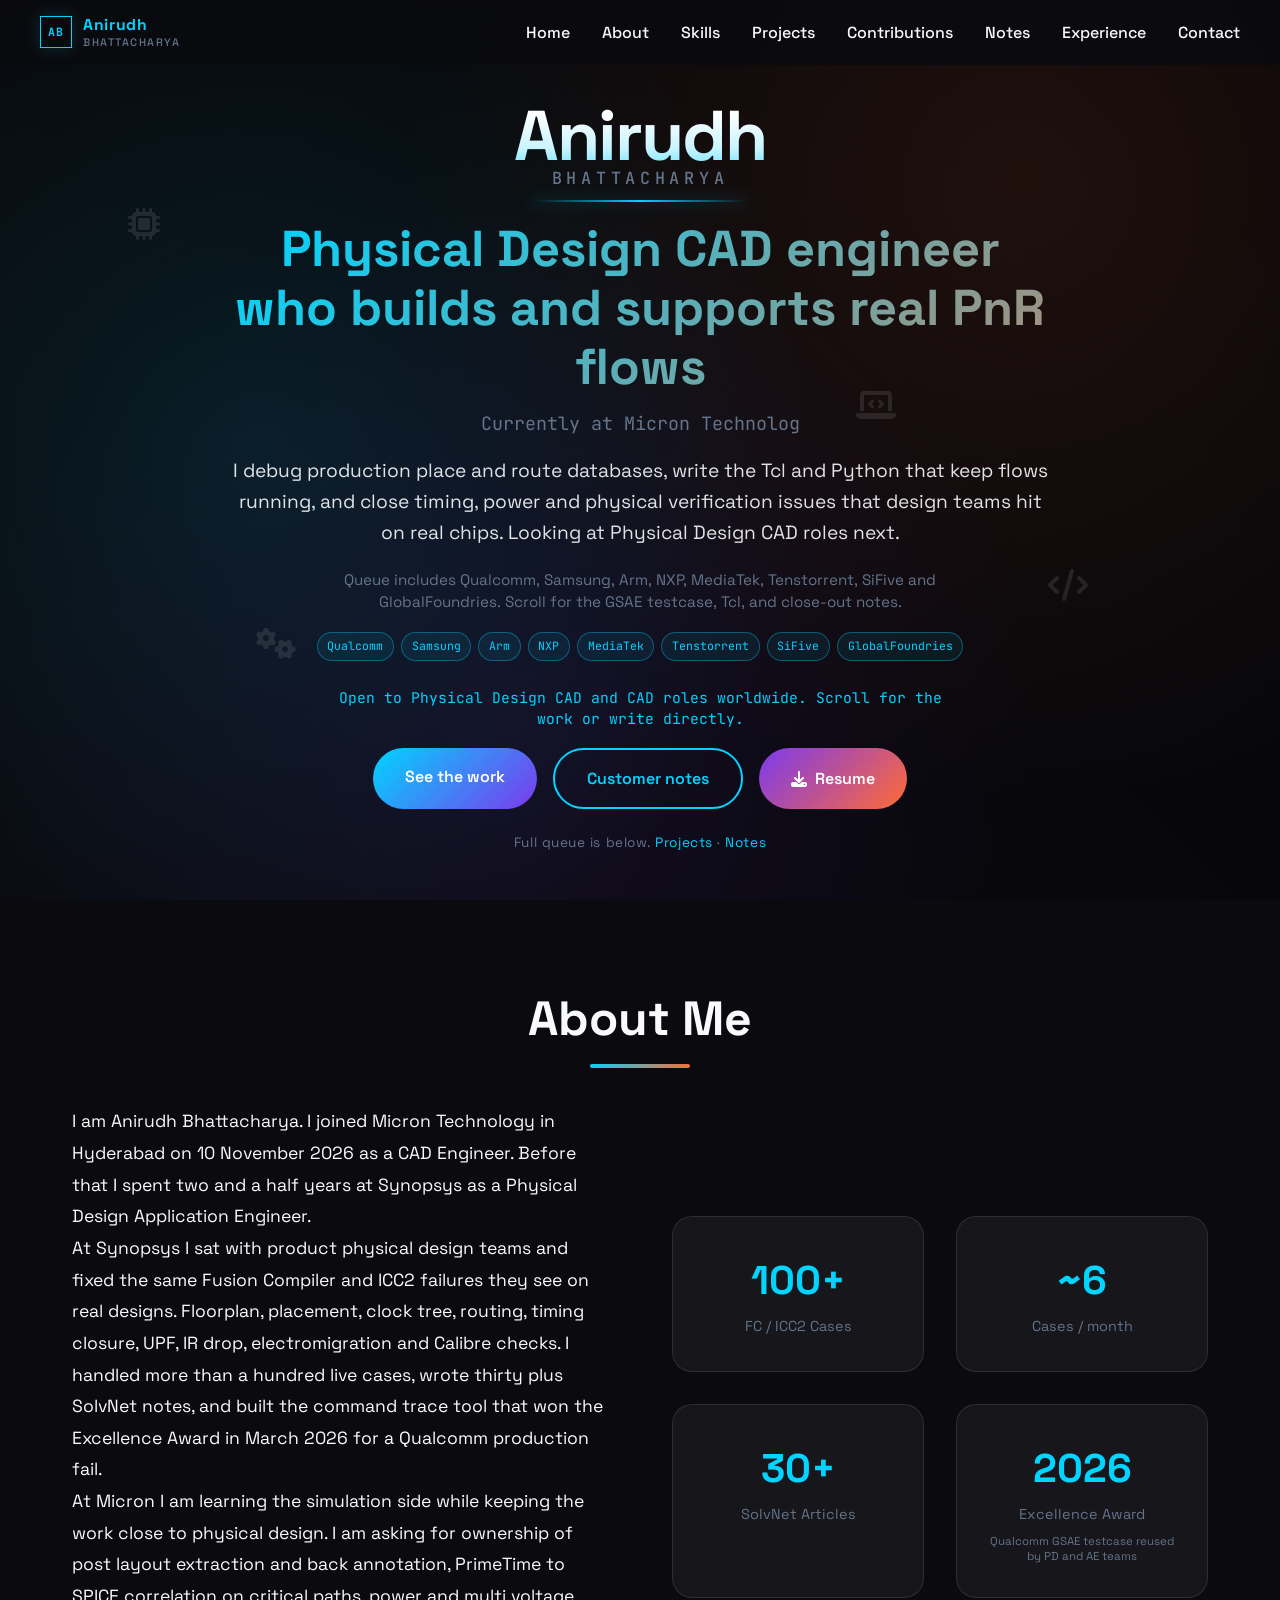
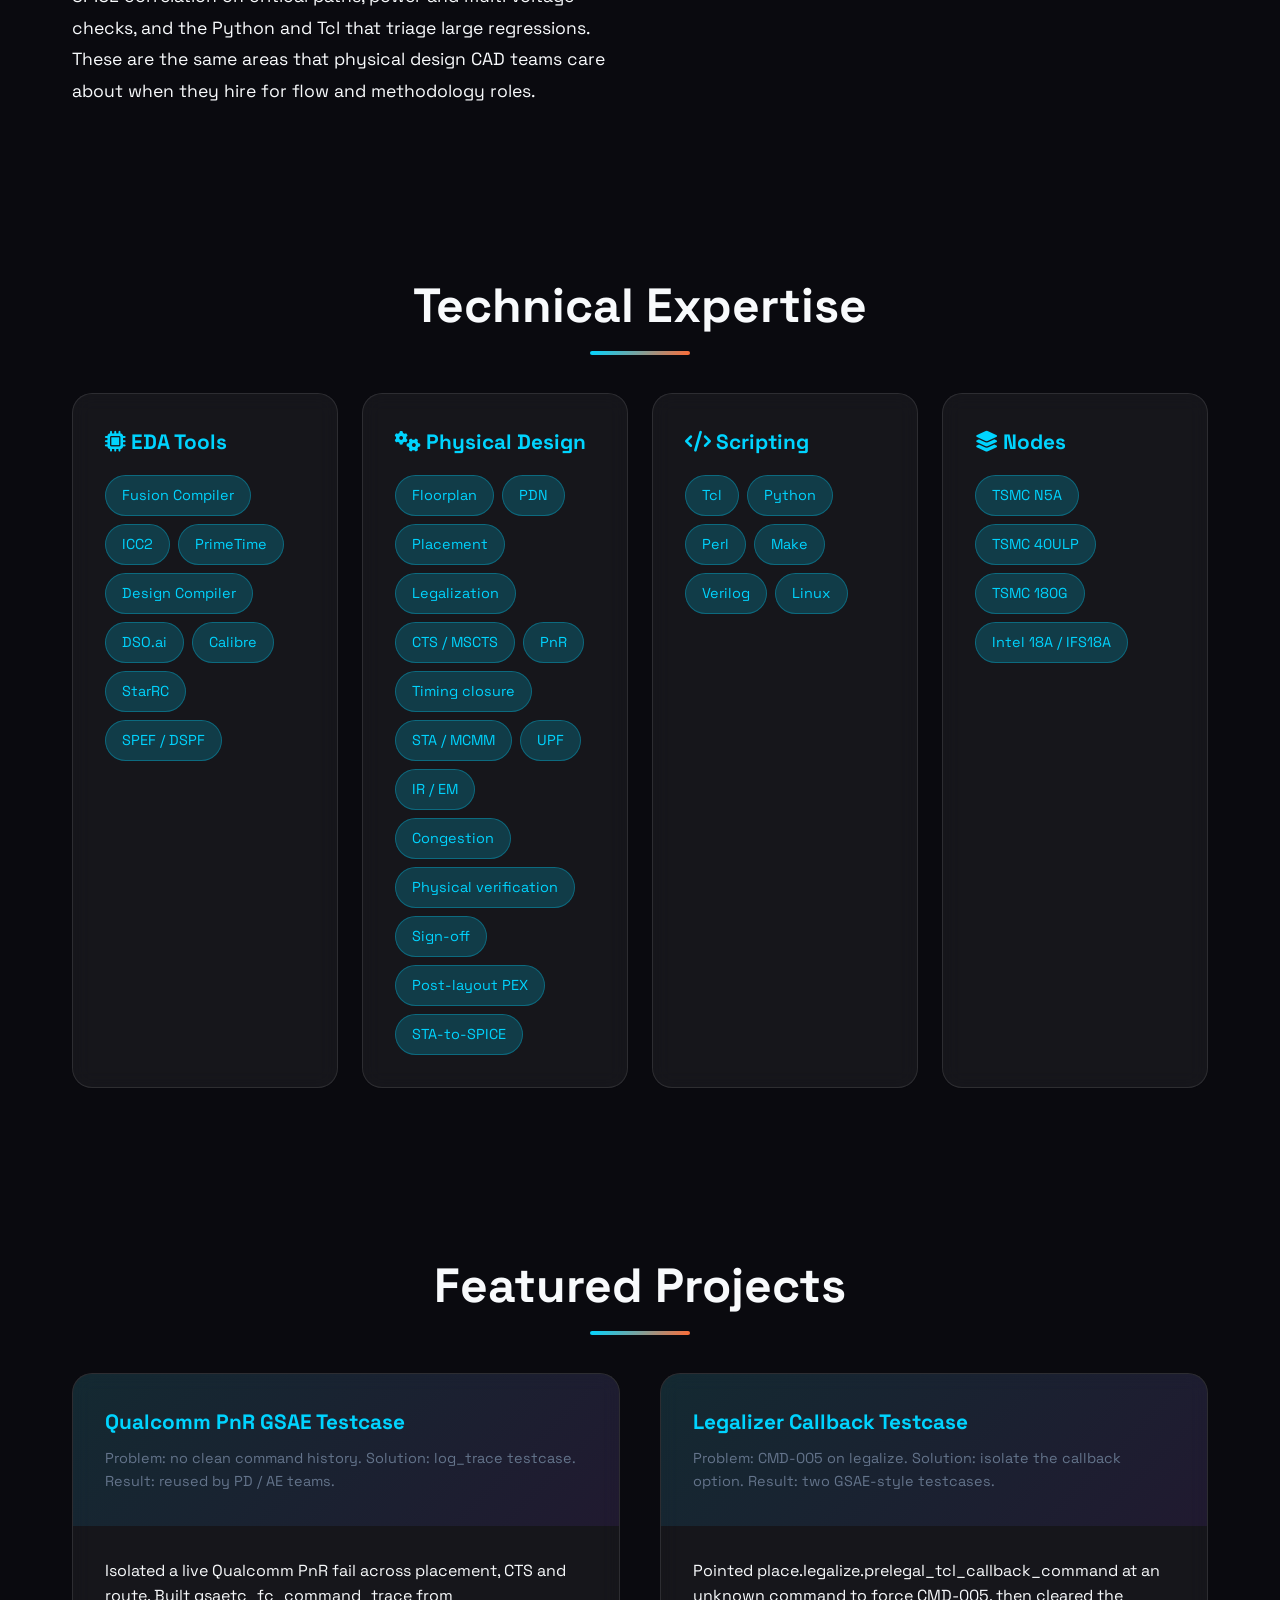
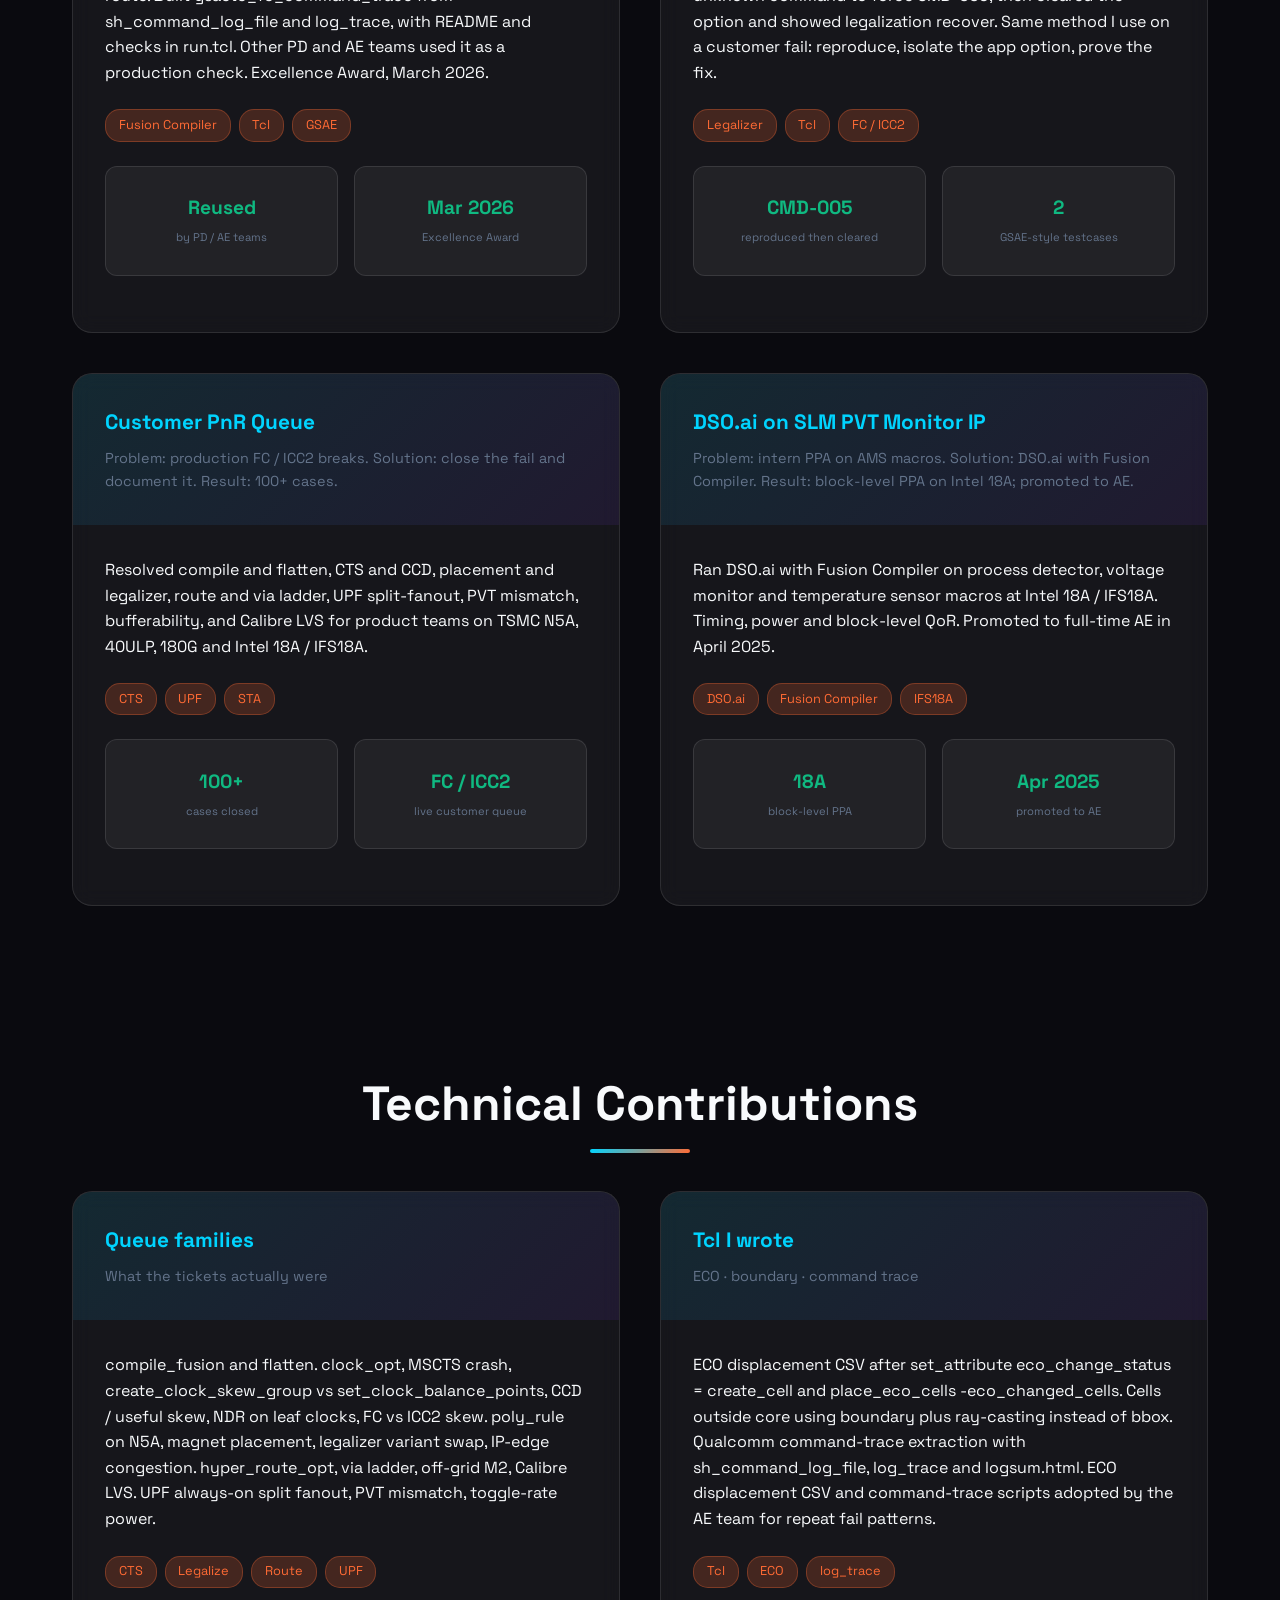
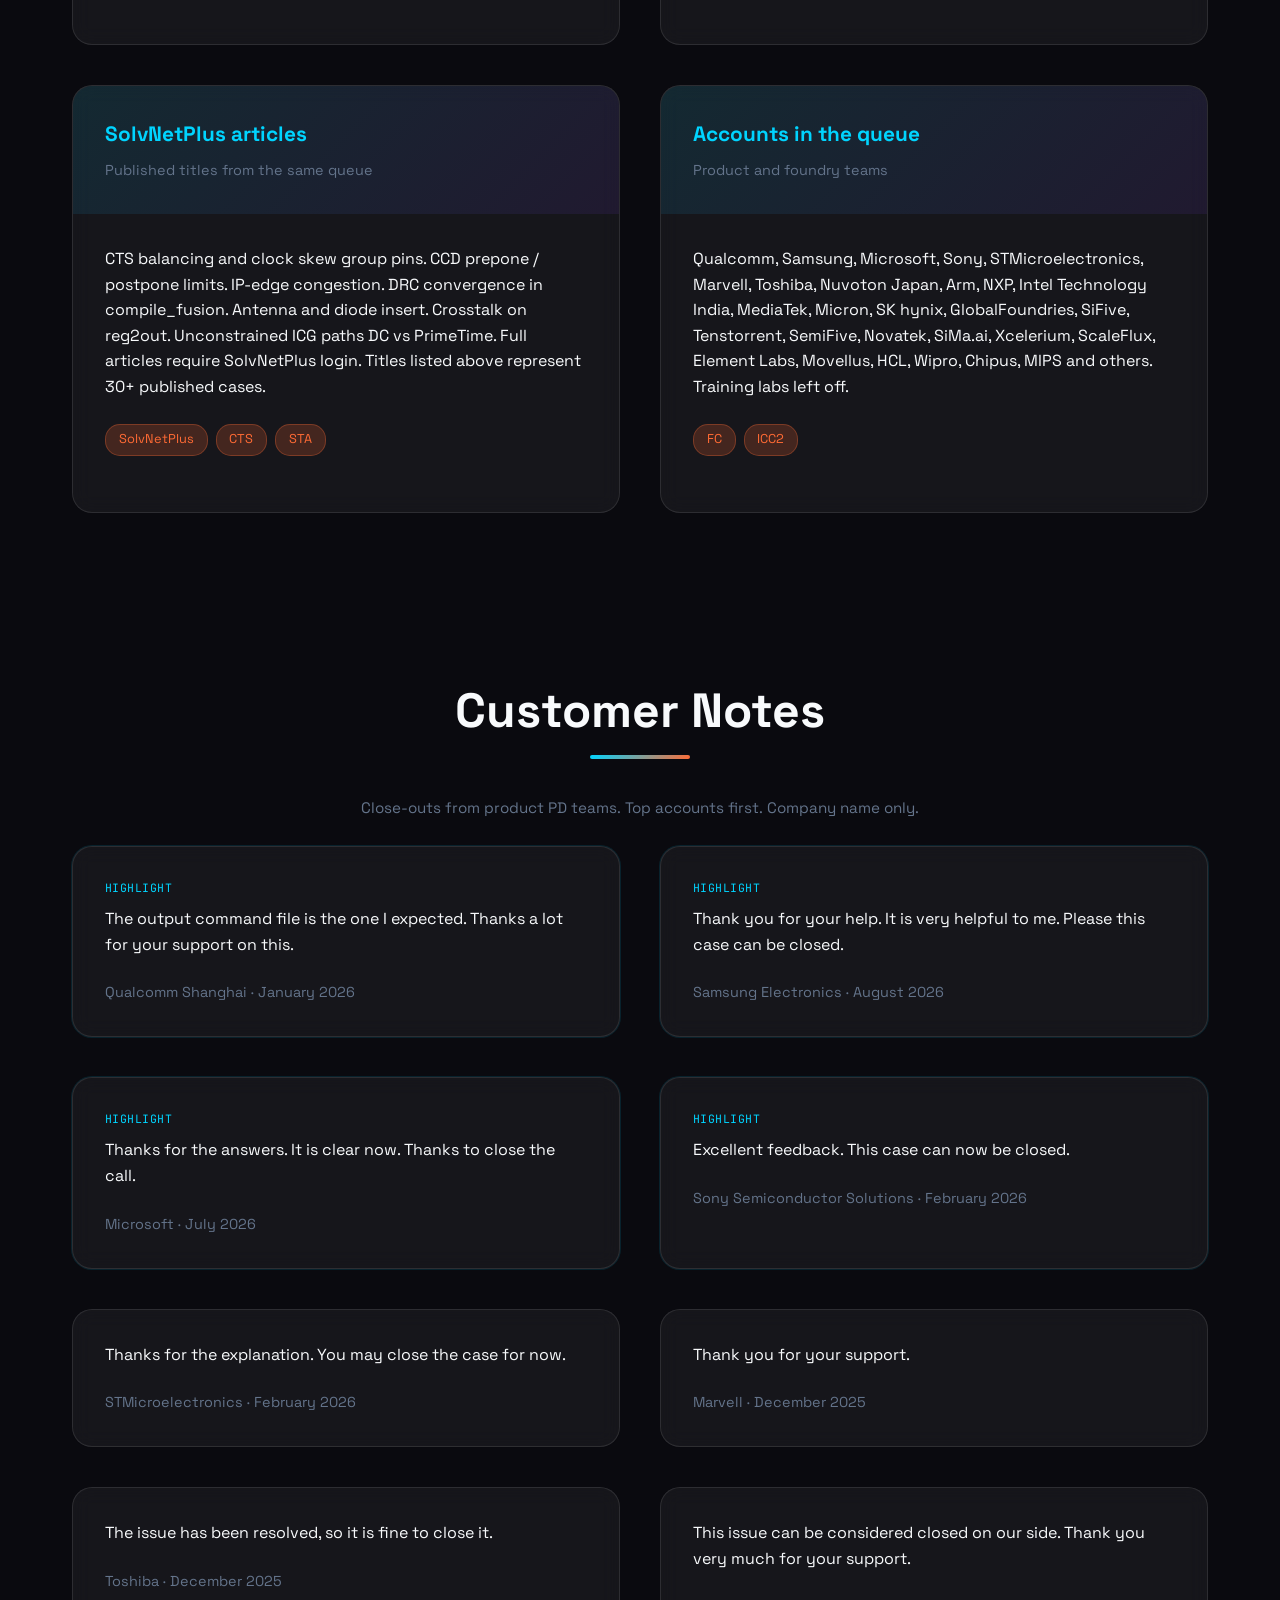
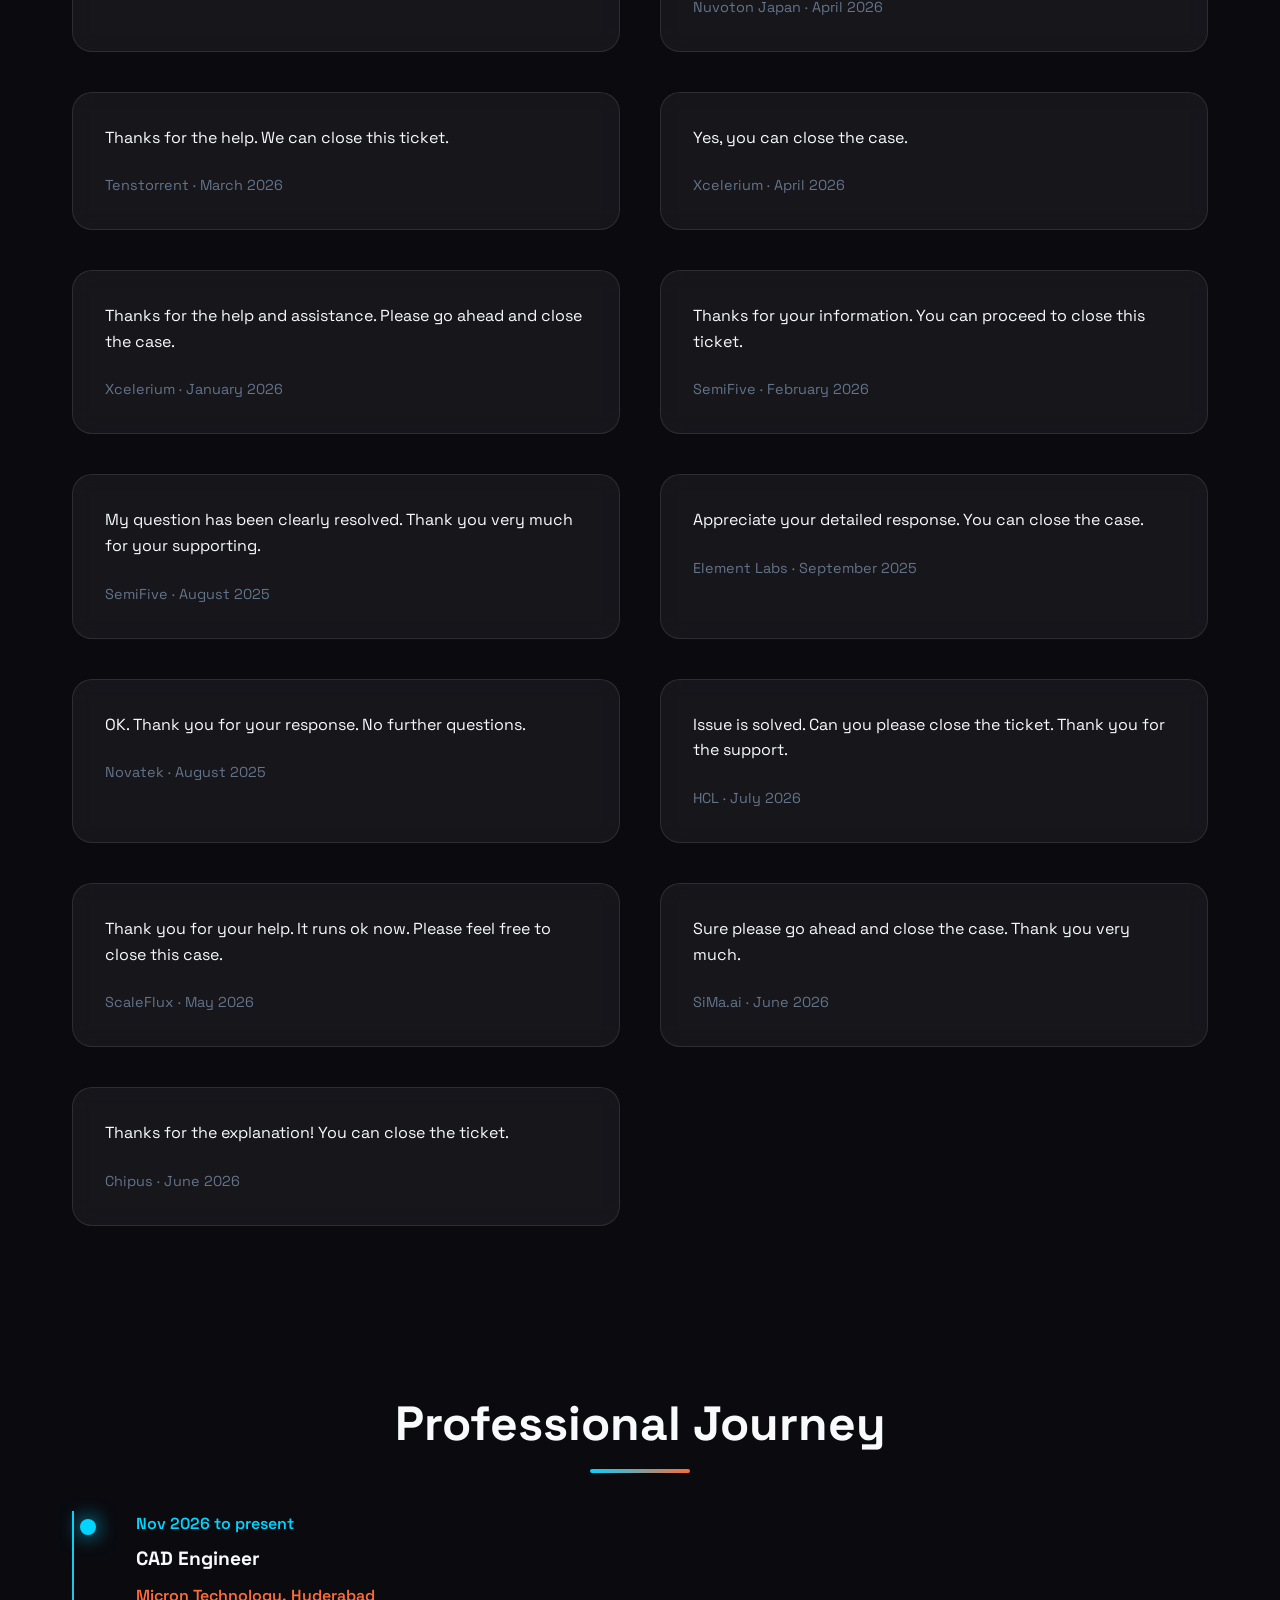
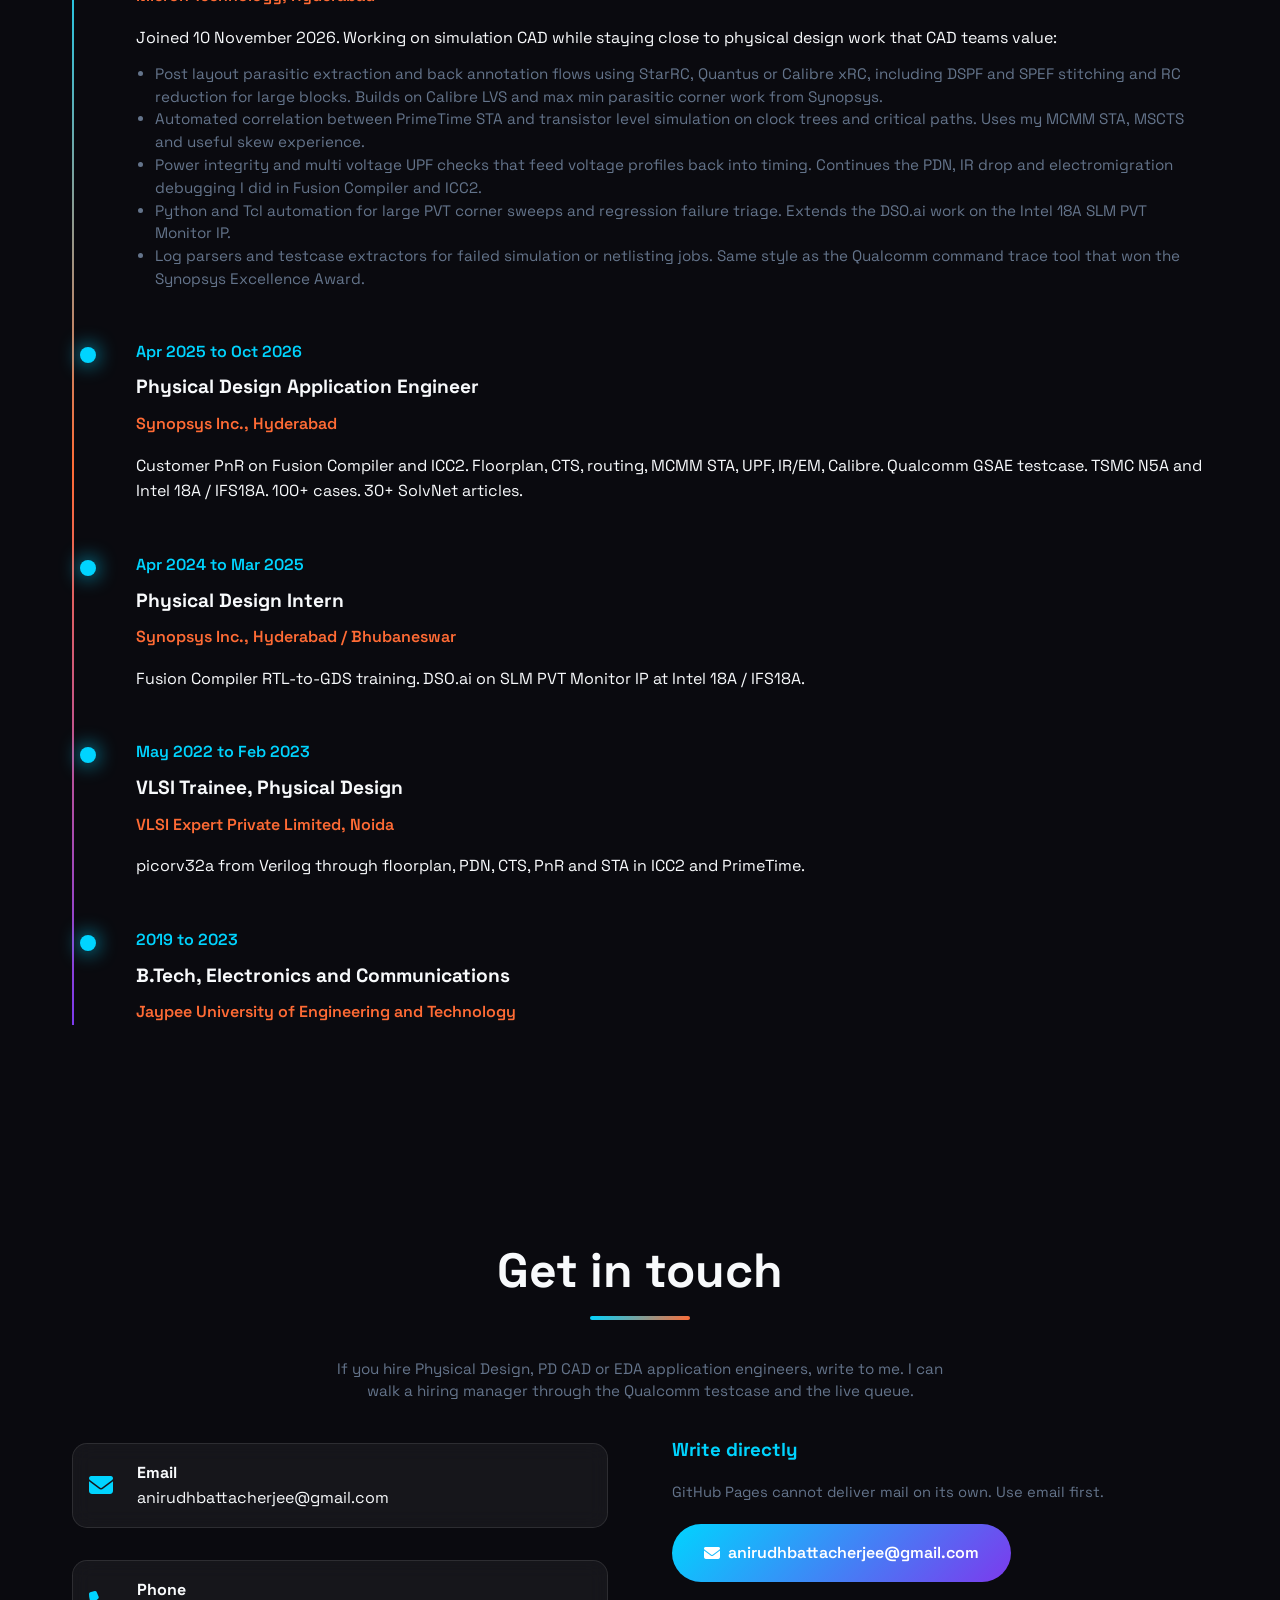
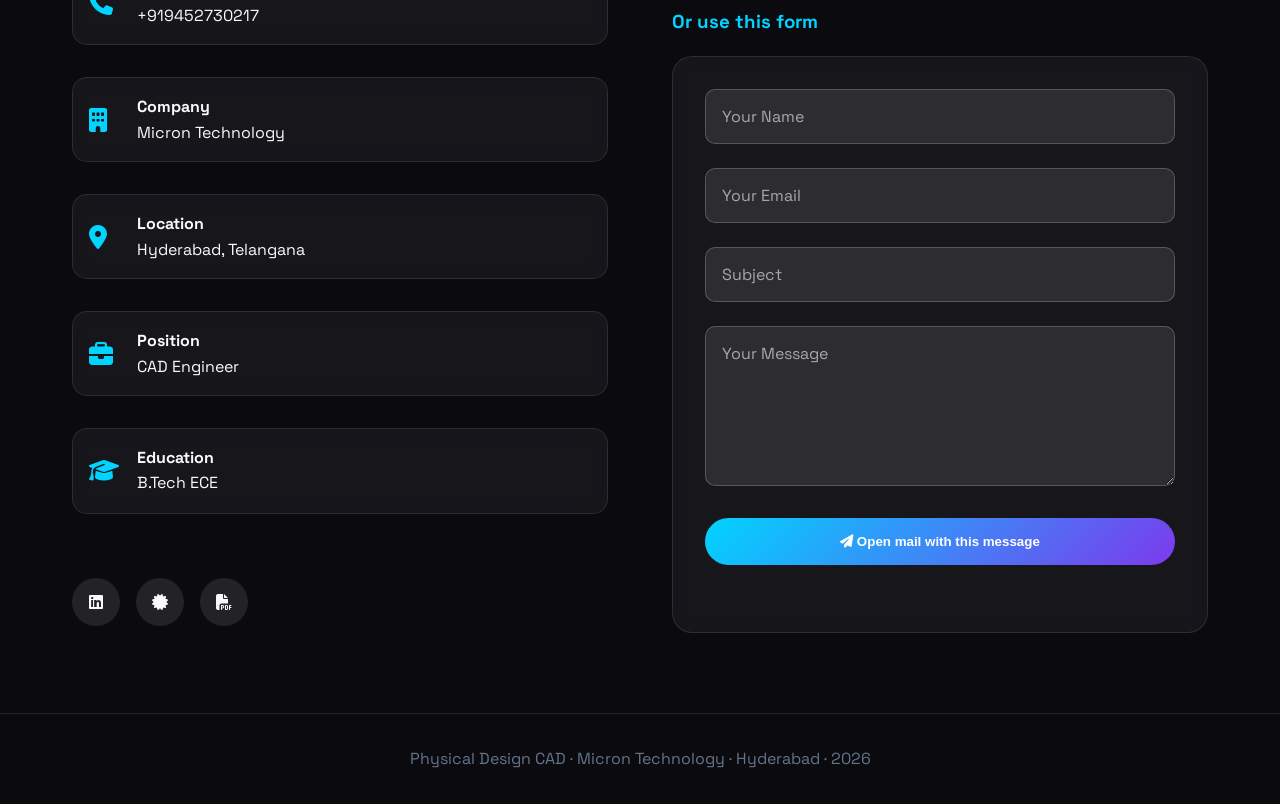
==== commit 384143c5: "Add files via upload" ====
--- a/index.html
+++ b/index.html
@@ -1073,7 +1073,8 @@
         <p class="hero-hint fade-in" style="text-align:center;margin-bottom:2rem;">If you hire Physical Design, PD CAD or EDA application engineers, write to me. I can walk a hiring manager through the Qualcomm testcase and the live queue.</p>
         <div class="contact-grid">
             <div class="contact-info fade-in">
-                <div class="contact-item"><i class="fas fa-envelope contact-icon"></i><div><h4>Email</h4><p>anirudhbhattaacharya@gmail.com</p></div></div>
+                <div class="contact-item"><i class="fas fa-envelope contact-icon"></i><div><h4>Email</h4><p>anirudhbattacherjee@gmail.com</p></div></div>
+                <div class="contact-item"><i class="fas fa-phone contact-icon"></i><div><h4>Phone</h4><p>+919452730217</p></div></div>
                 <div class="contact-item"><i class="fas fa-building contact-icon"></i><div><h4>Company</h4><p>Micron Technology</p></div></div>
                 <div class="contact-item"><i class="fas fa-map-marker-alt contact-icon"></i><div><h4>Location</h4><p>Hyderabad, Telangana</p></div></div>
                 <div class="contact-item"><i class="fas fa-briefcase contact-icon"></i><div><h4>Position</h4><p>CAD Engineer</p></div></div>
@@ -1087,9 +1088,9 @@
             <div class="fade-in">
                 <h3 style="margin-bottom: 1rem; color: var(--primary);">Write directly</h3>
                 <p style="margin-bottom:1.2rem;color:var(--gray);font-size:0.92rem;">GitHub Pages cannot deliver mail on its own. Use email first.</p>
-                <a href="mailto:anirudhbhattaacharya@gmail.com?subject=Physical%20Design%20AE%20/%20PD%20CAD" class="btn btn-primary" style="display:inline-flex;align-items:center;gap:0.5rem;margin-bottom:1.6rem;"><i class="fas fa-envelope"></i> anirudhbhattaacharya@gmail.com</a>
+                <a href="mailto:anirudhbattacherjee@gmail.com?subject=Physical%20Design%20AE%20/%20PD%20CAD" class="btn btn-primary" style="display:inline-flex;align-items:center;gap:0.5rem;margin-bottom:1.6rem;"><i class="fas fa-envelope"></i> anirudhbattacherjee@gmail.com</a>
                 <h3 style="margin-bottom: 1.2rem; color: var(--primary);">Or use this form</h3>
-                <form id="contactForm" action="https://formsubmit.co/anirudhbhattaacharya@gmail.com" method="POST" style="background: rgba(255, 255, 255, 0.05); padding: 2rem; border-radius: 20px; backdrop-filter: blur(10px); border: 1px solid rgba(255, 255, 255, 0.1);">
+                <form id="contactForm" action="https://formsubmit.co/anirudhbattacherjee@gmail.com" method="POST" style="background: rgba(255, 255, 255, 0.05); padding: 2rem; border-radius: 20px; backdrop-filter: blur(10px); border: 1px solid rgba(255, 255, 255, 0.1);">
                     <input type="hidden" name="_captcha" value="false">
                     <input type="hidden" name="_template" value="table">
                     <input type="hidden" name="_subject" value="Portfolio contact from Anirudh Bhattacharya site">
@@ -1206,7 +1207,7 @@
         const contactForm = document.getElementById('contactForm');
         const contactStatus = document.getElementById('contactStatus');
         const contactBtn = document.getElementById('contactSubmitBtn');
-        const inbox = 'anirudhbhattaacharya@gmail.com';
+        const inbox = 'anirudhbattacherjee@gmail.com';
 
         function setContactStatus(text, color) {
             if (!contactStatus) return;
